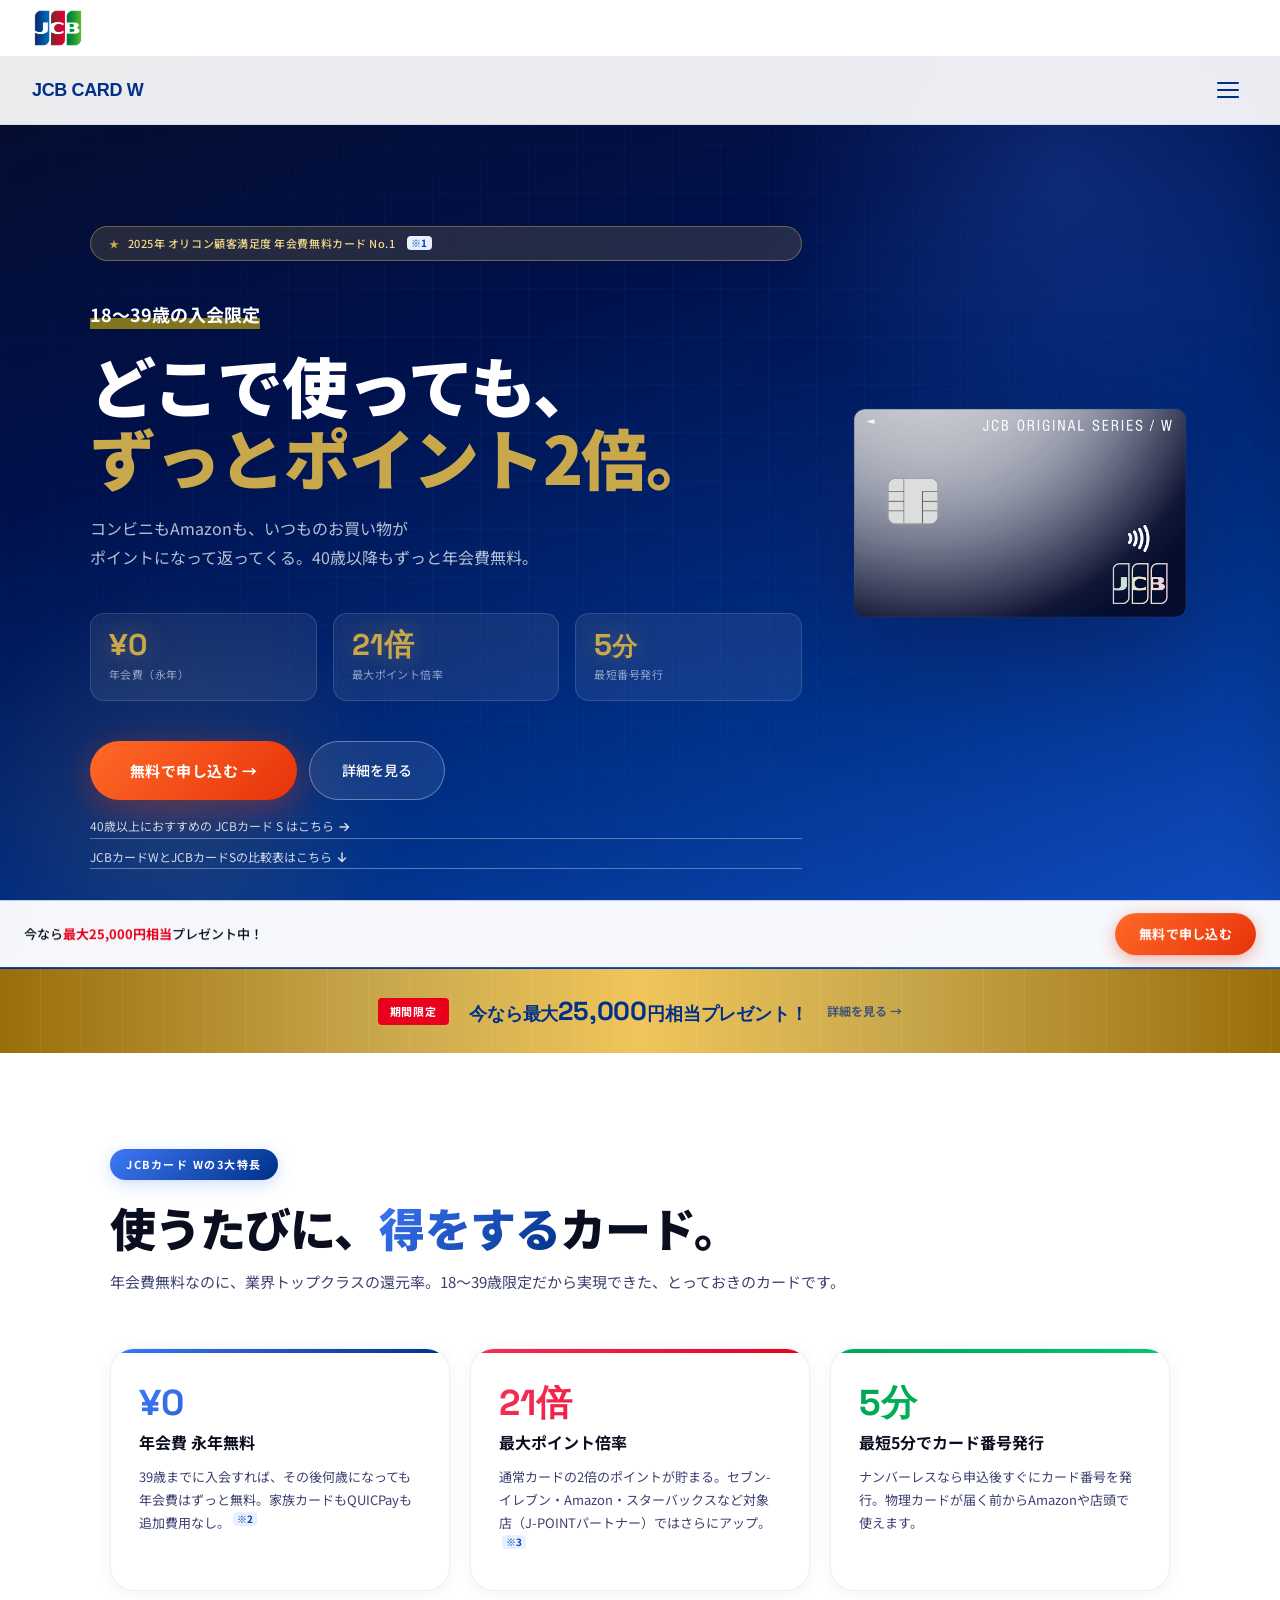
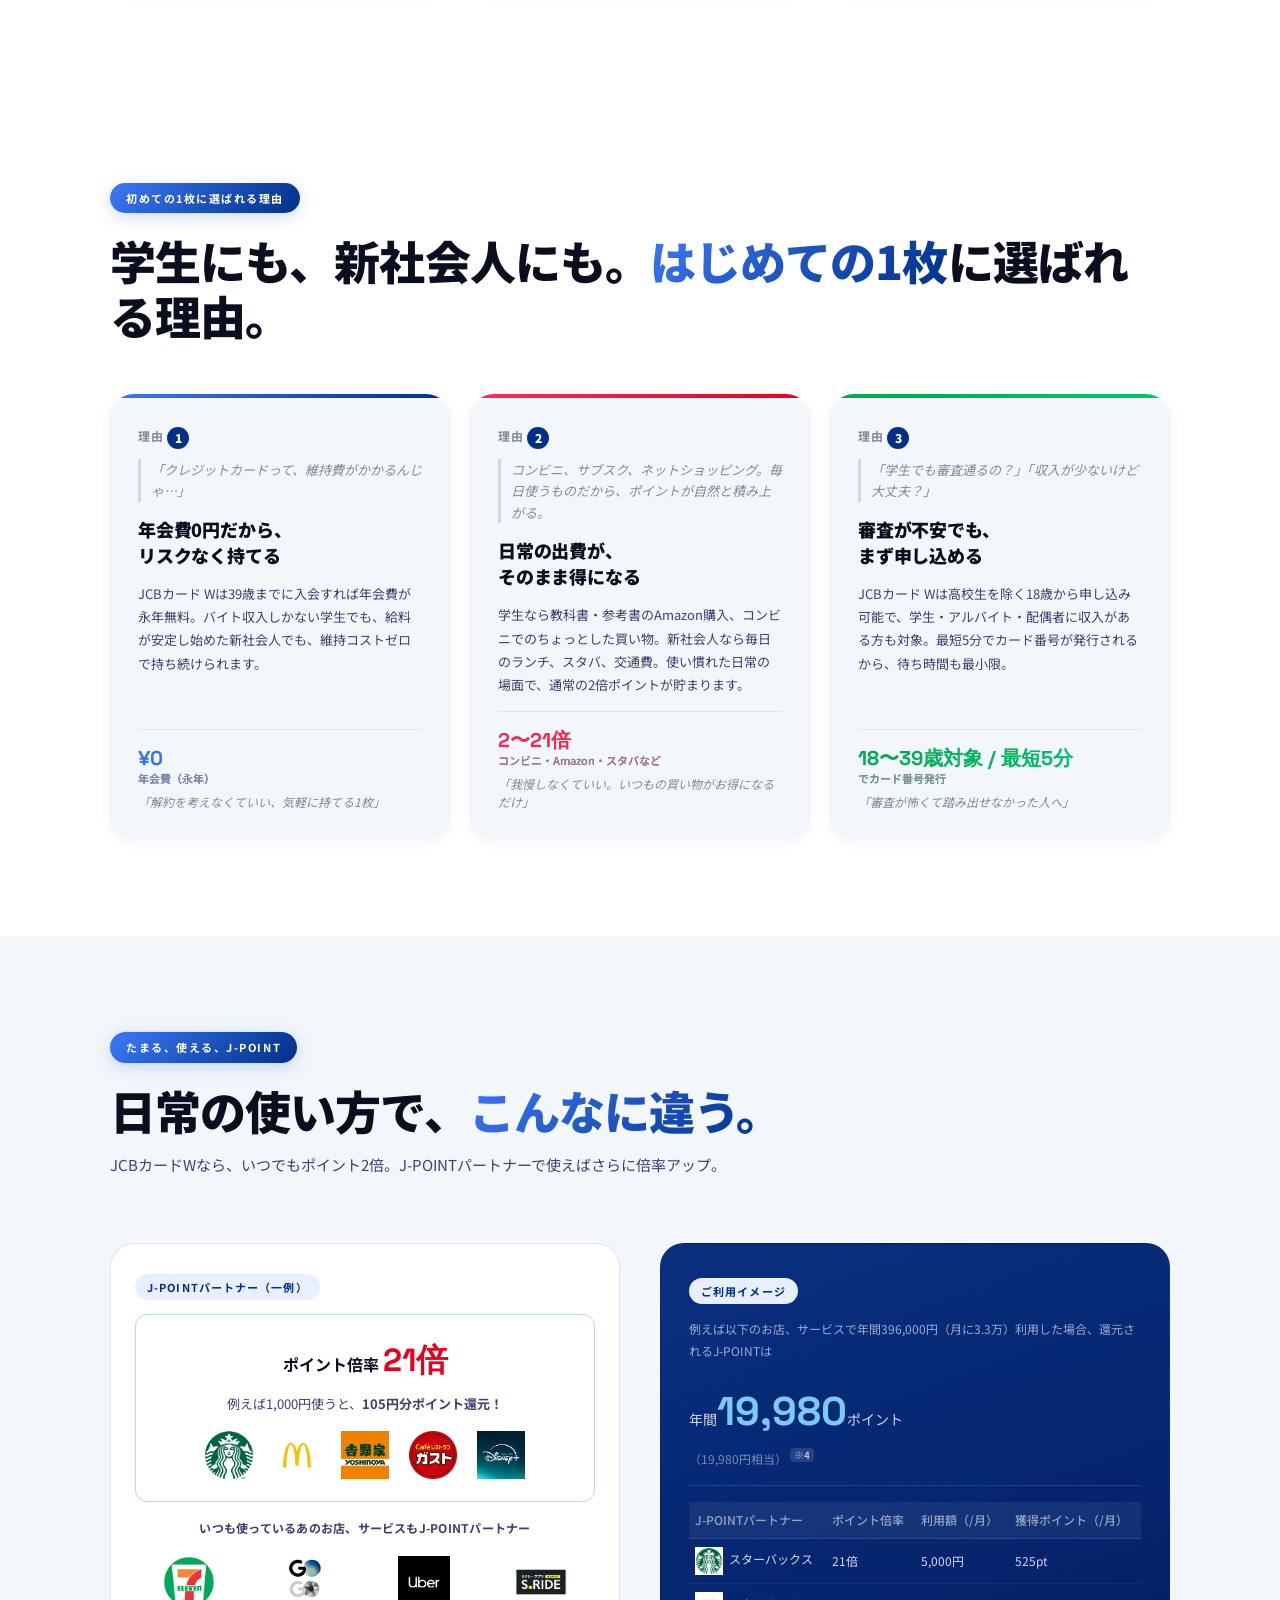
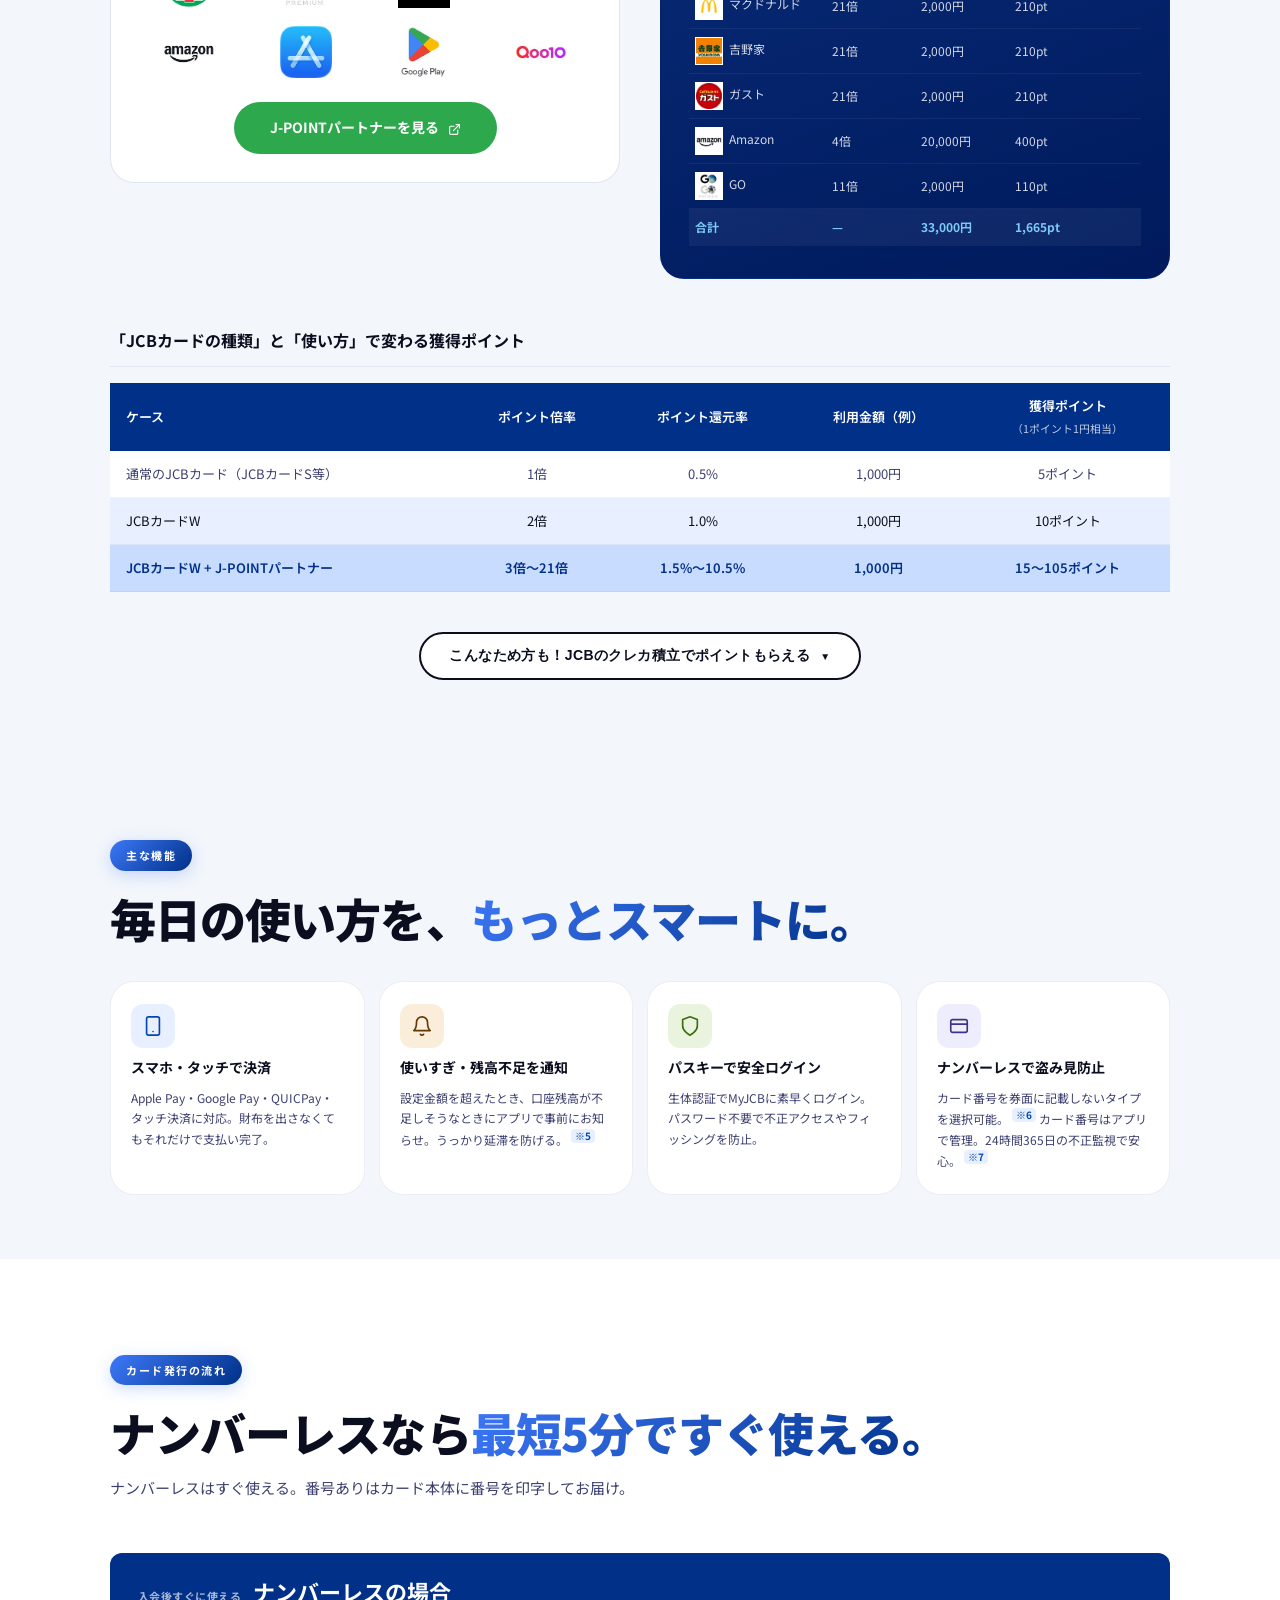
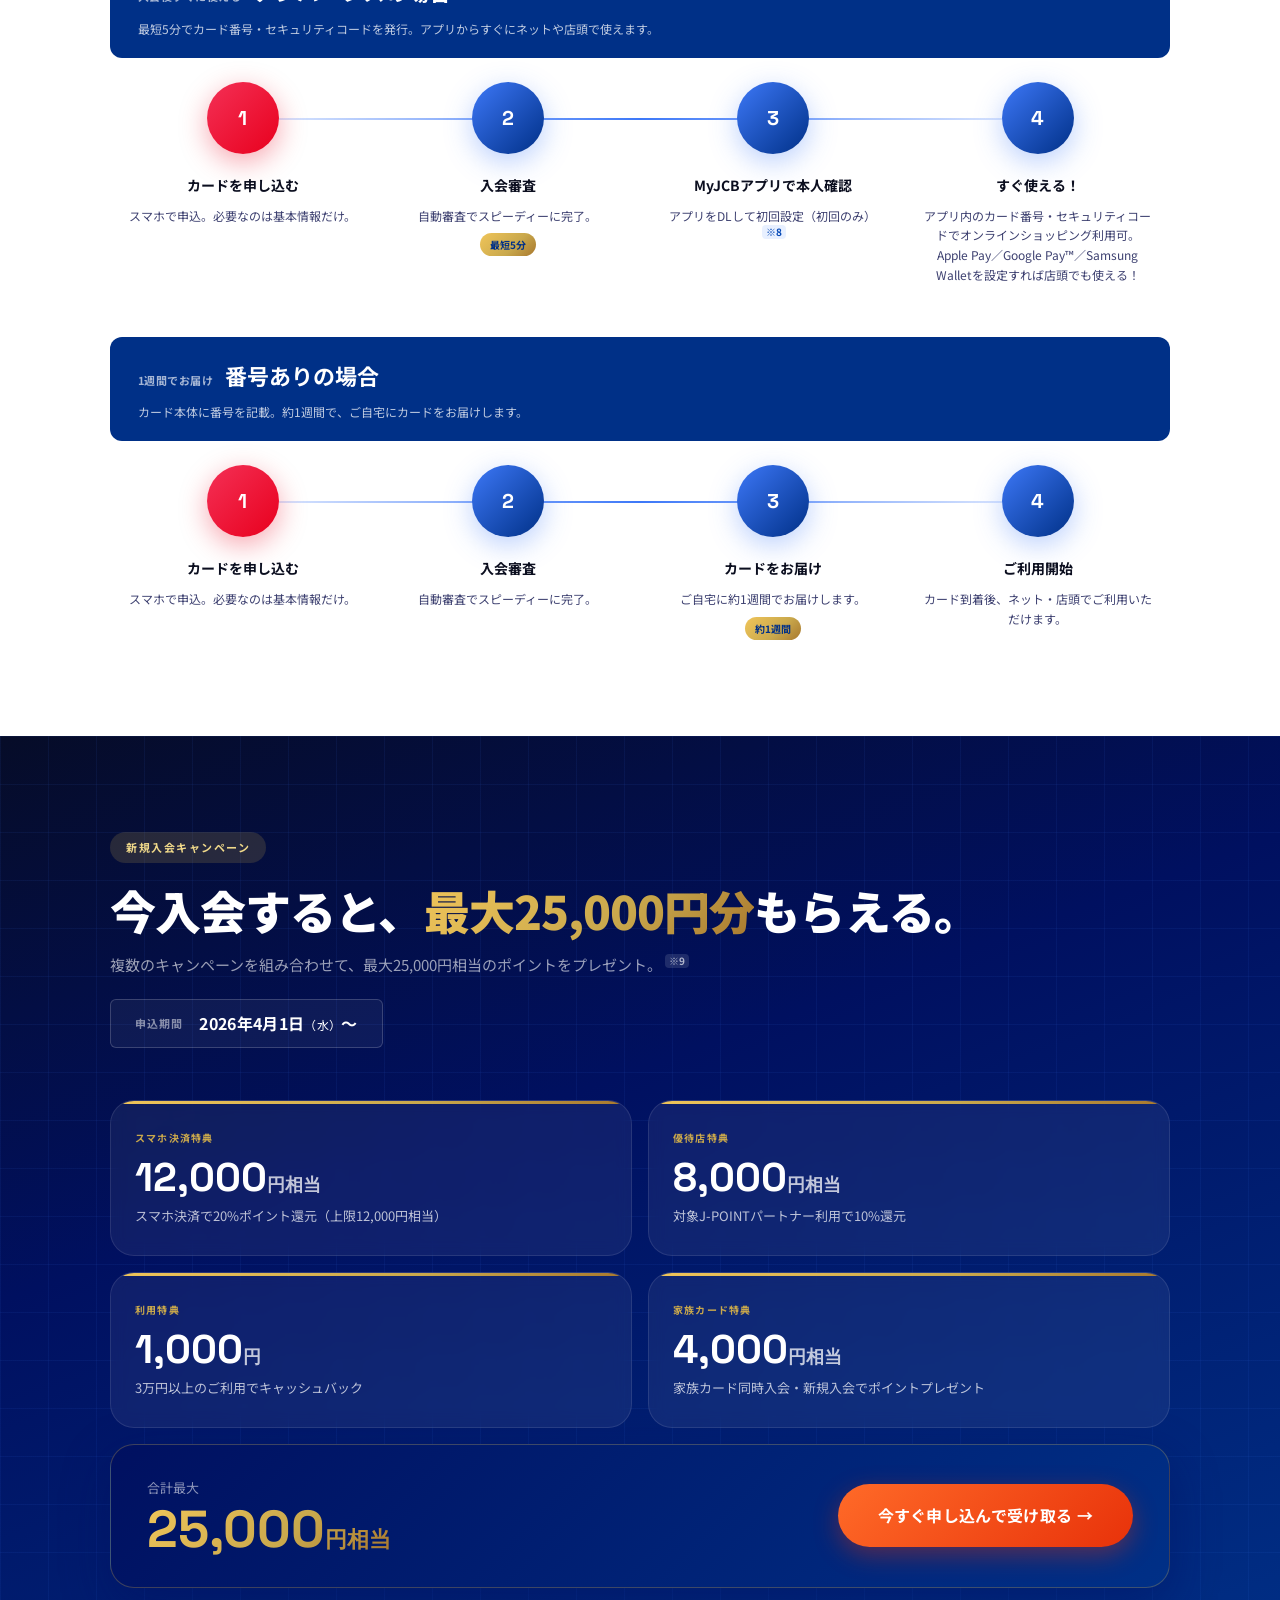
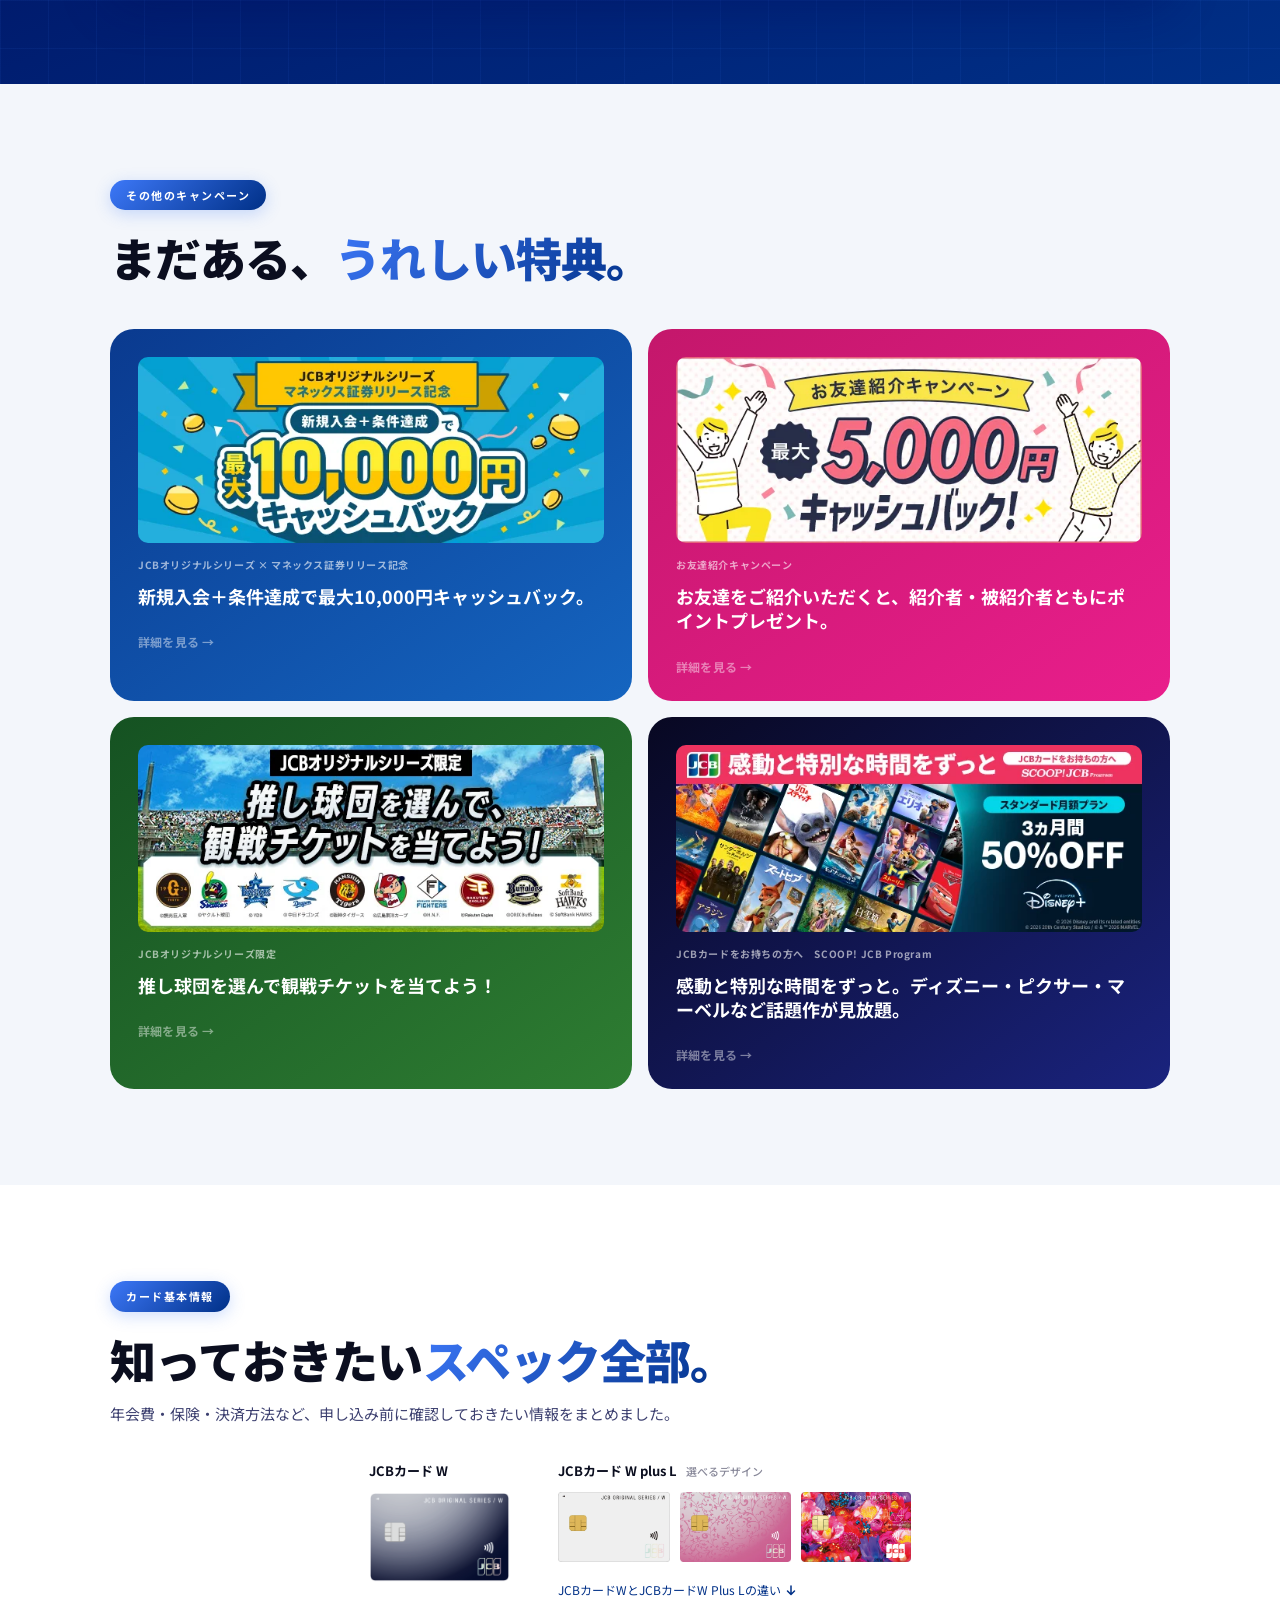
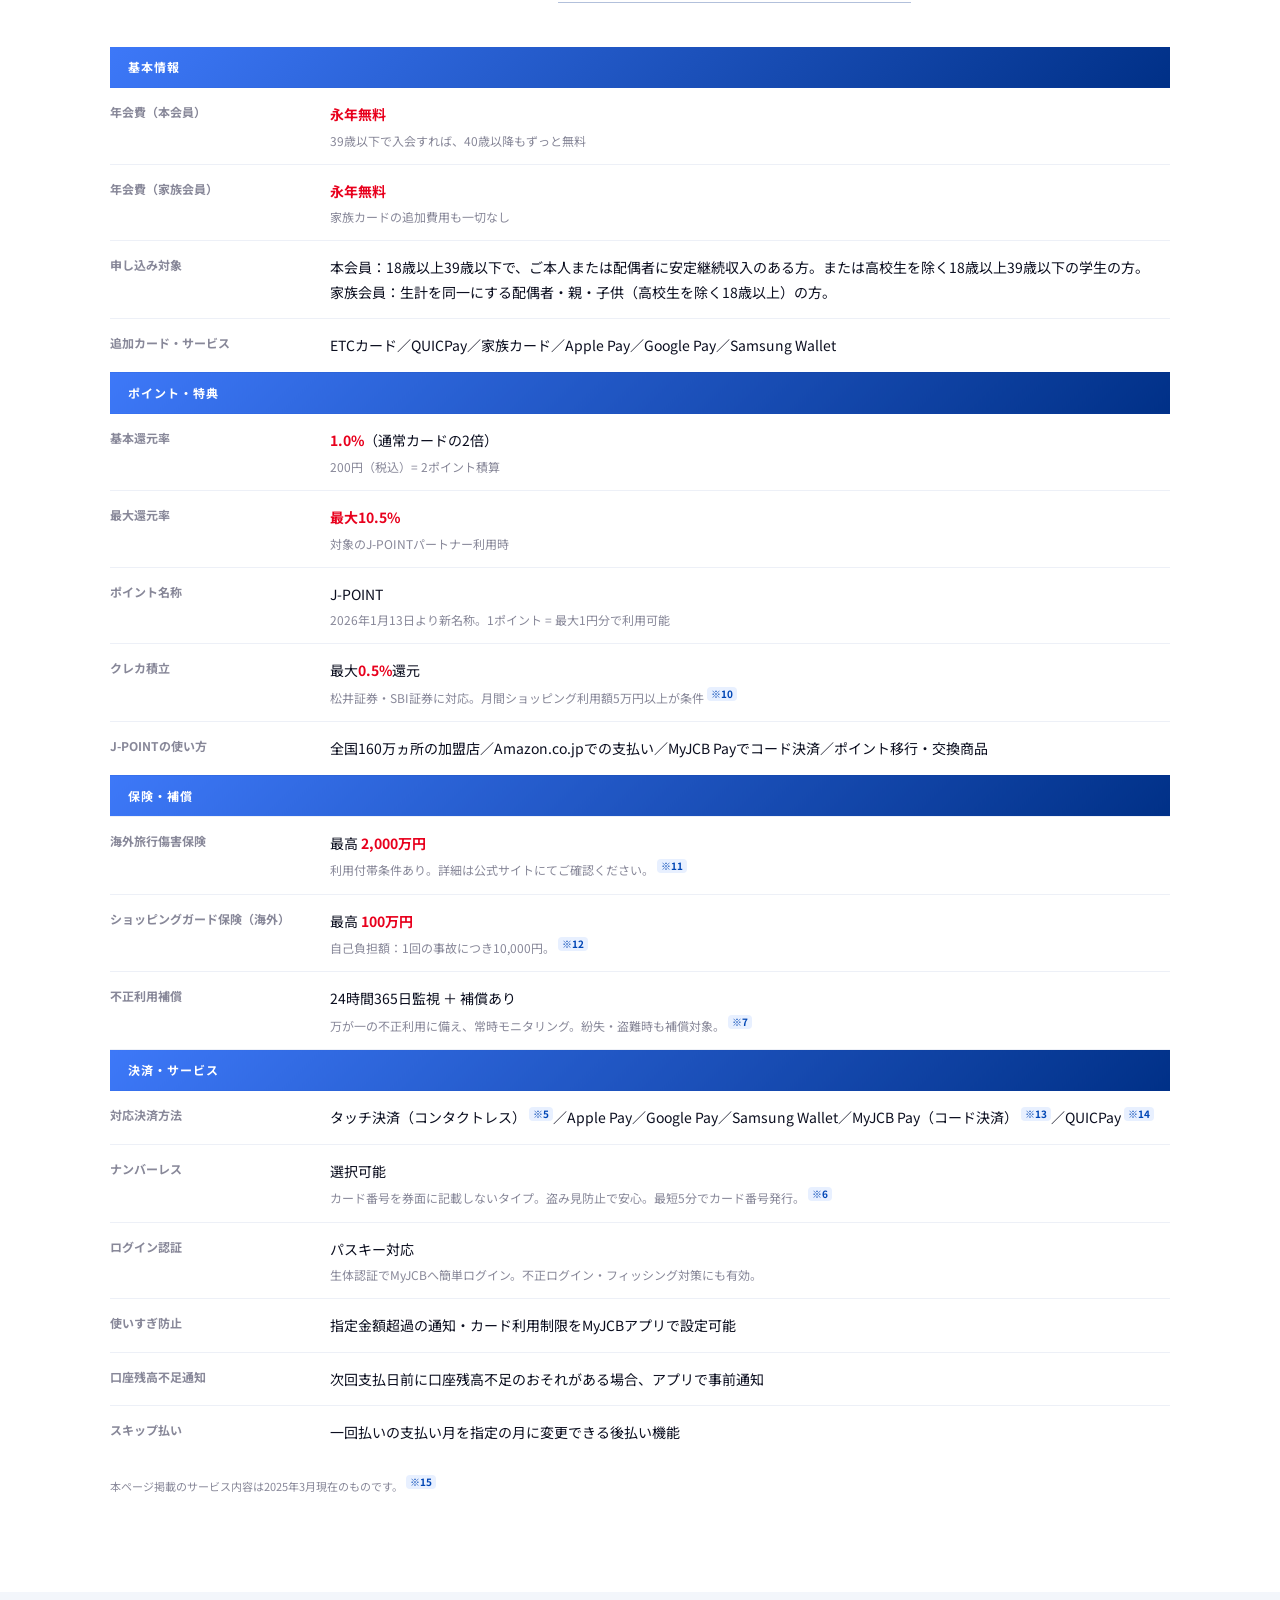
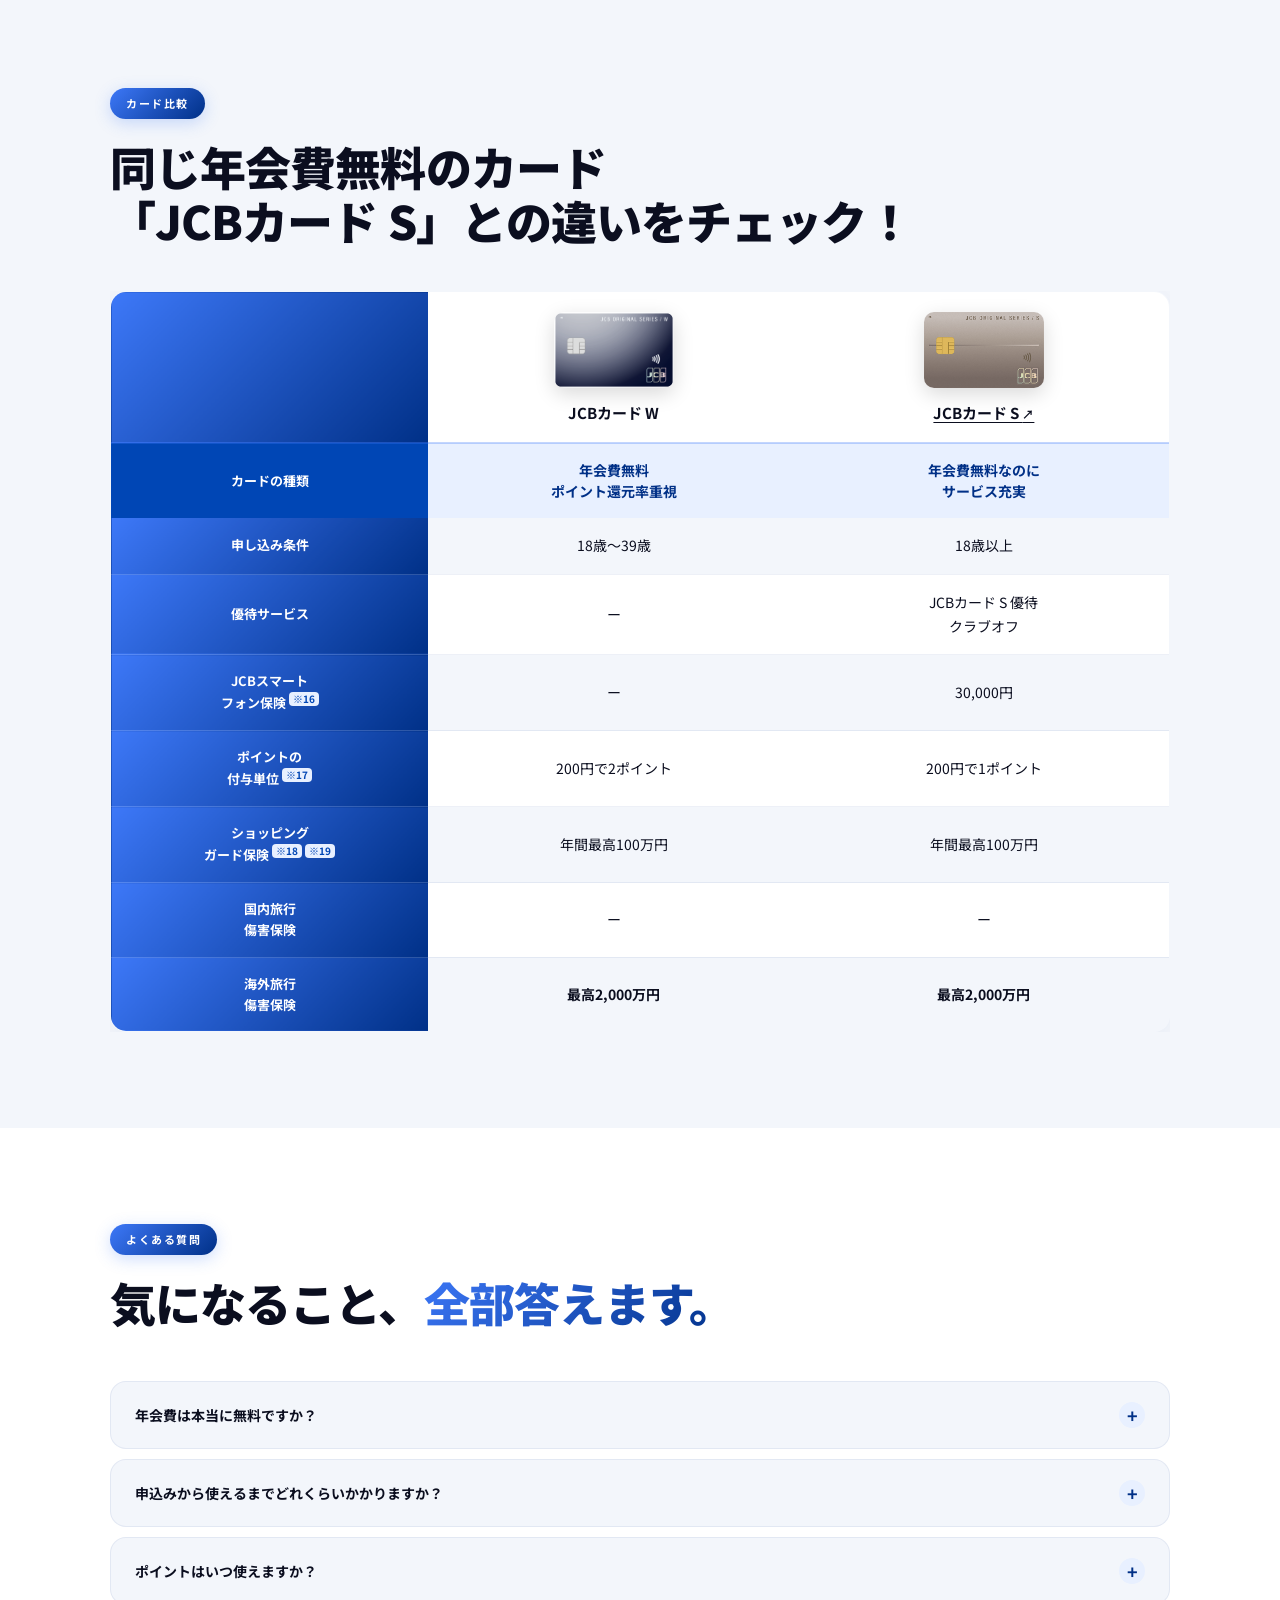
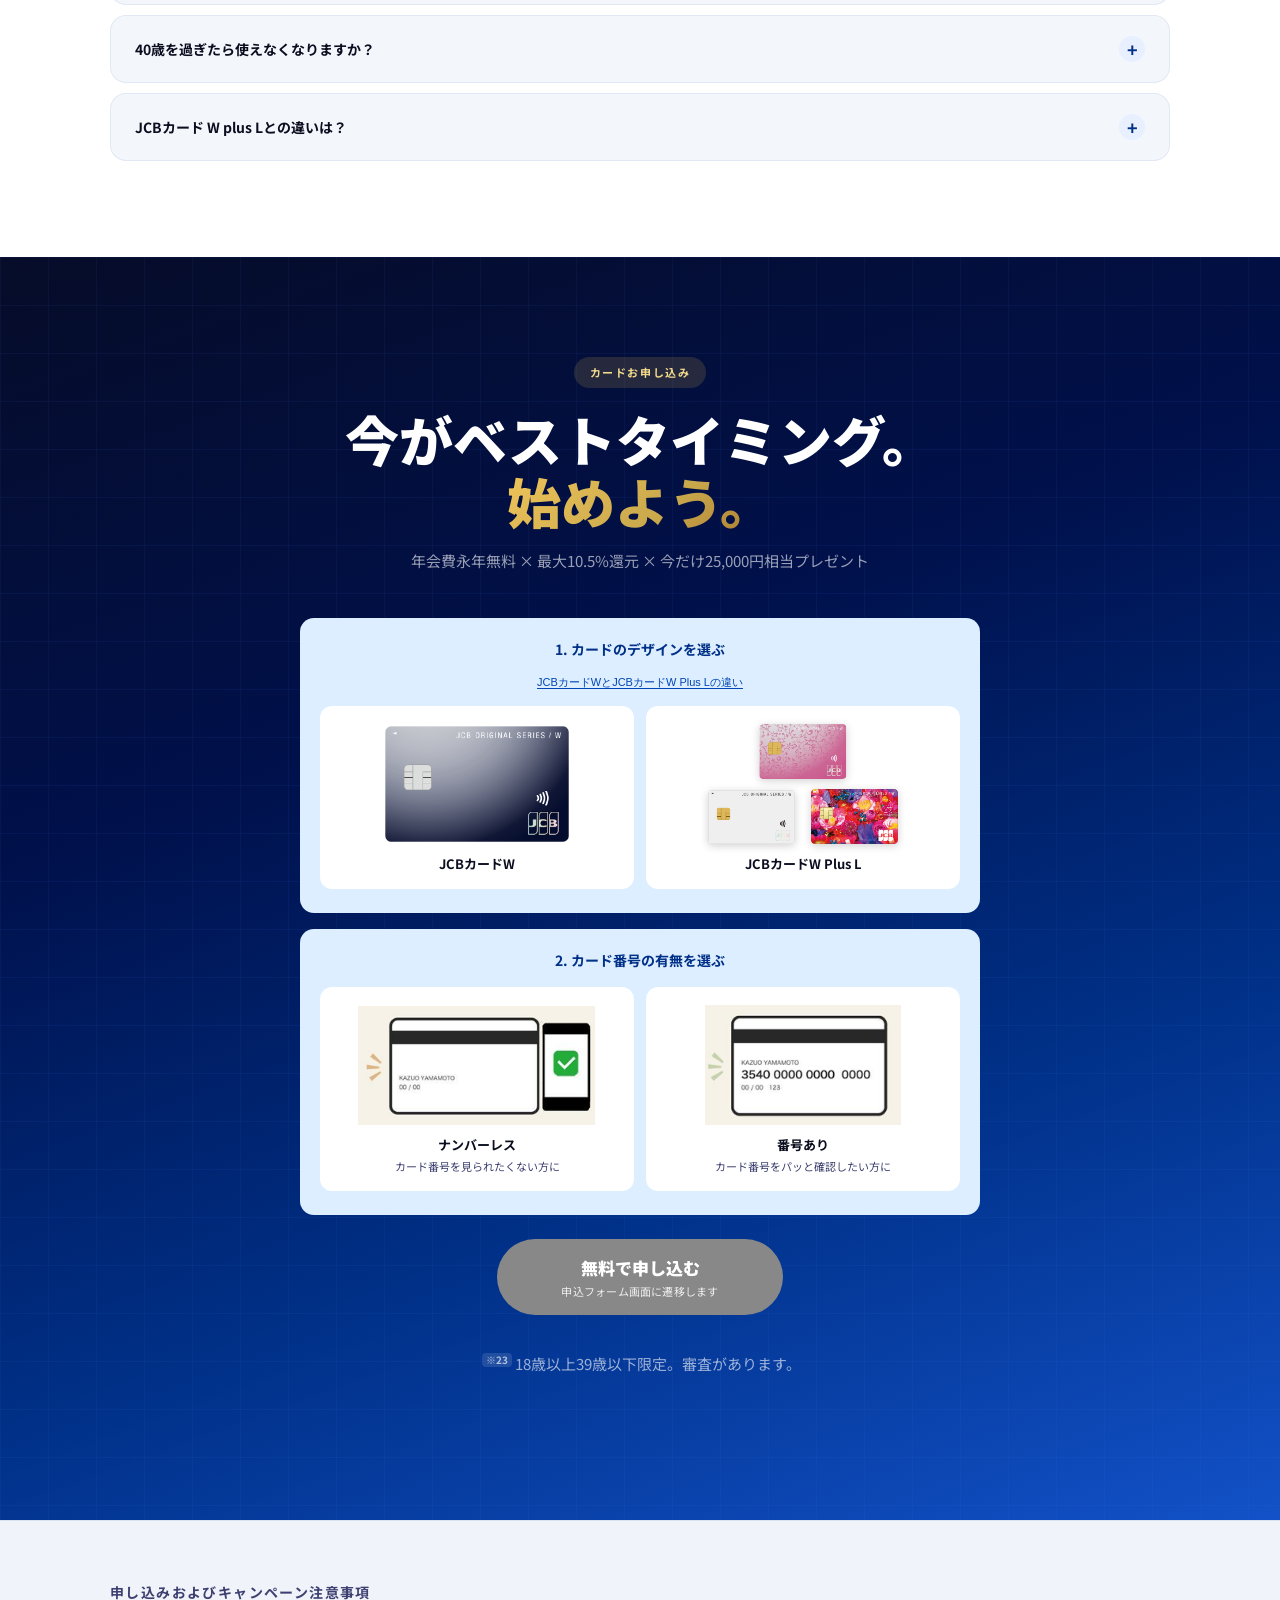
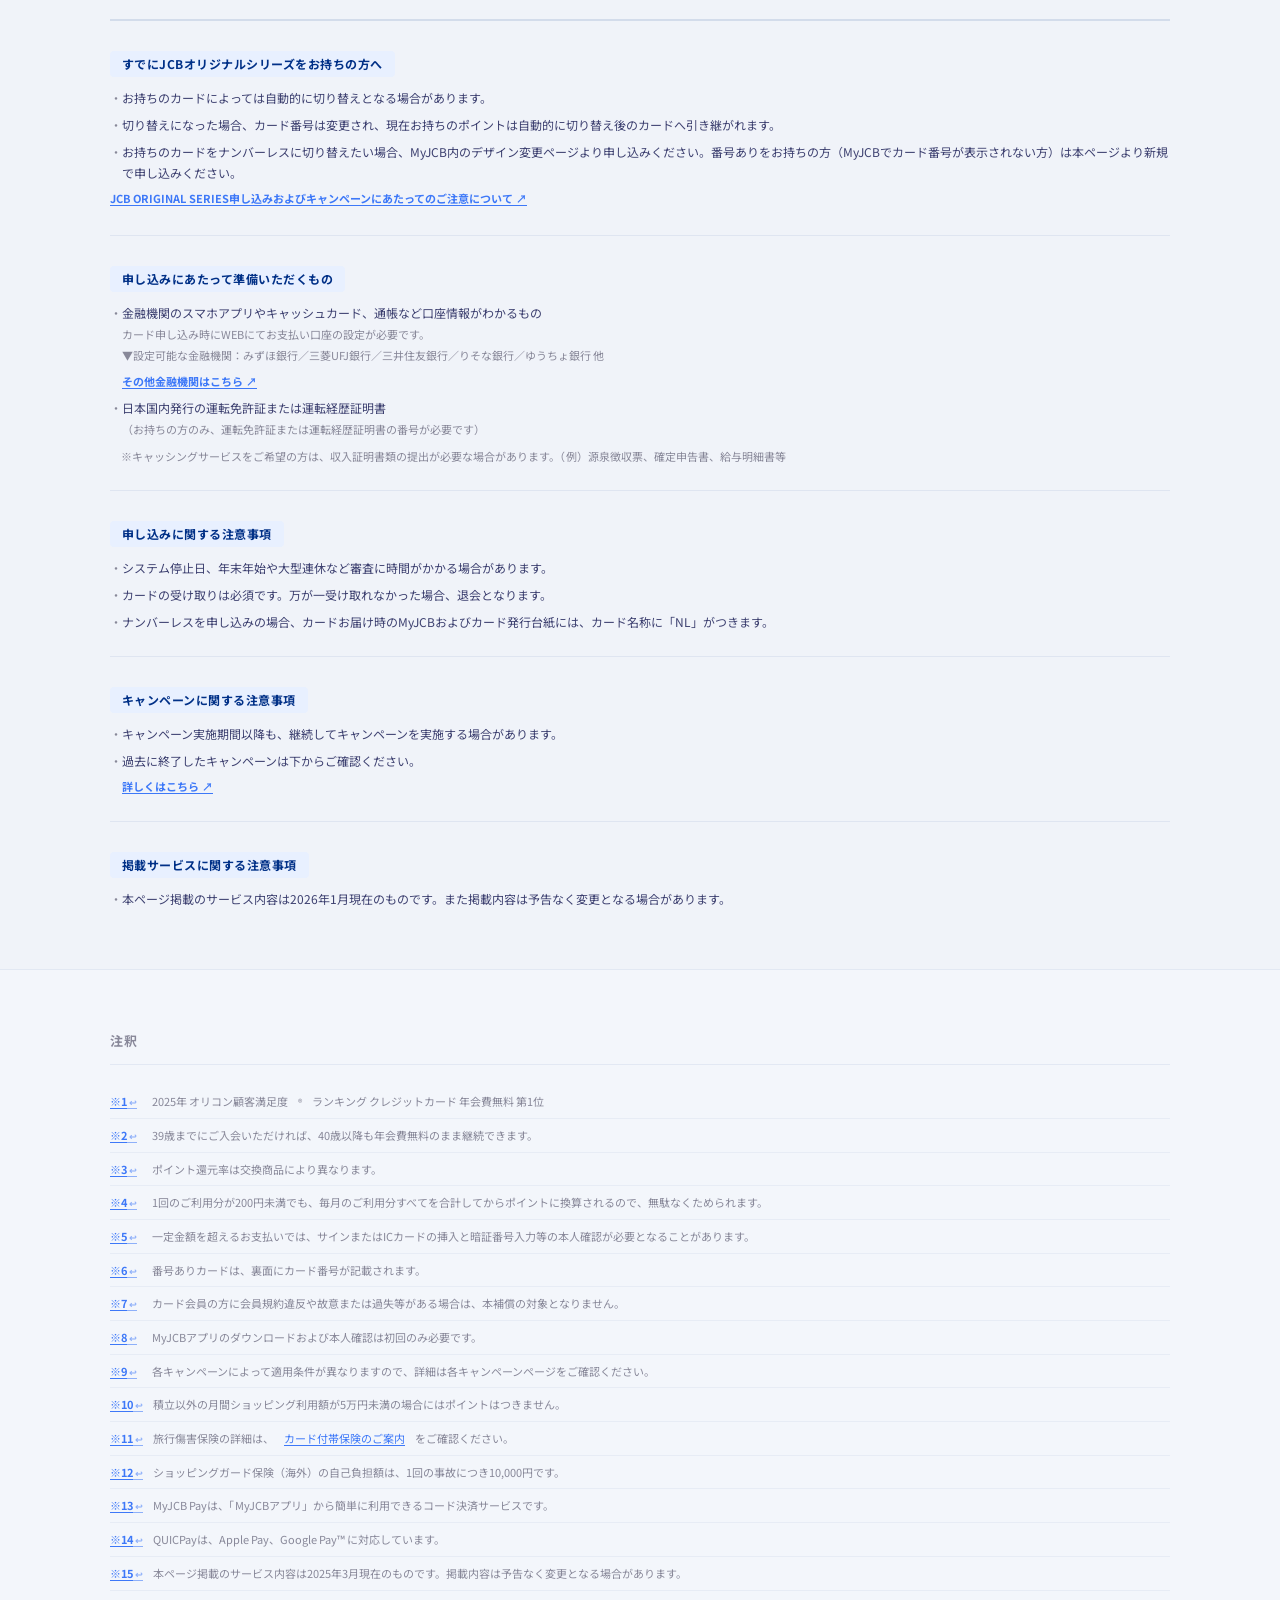
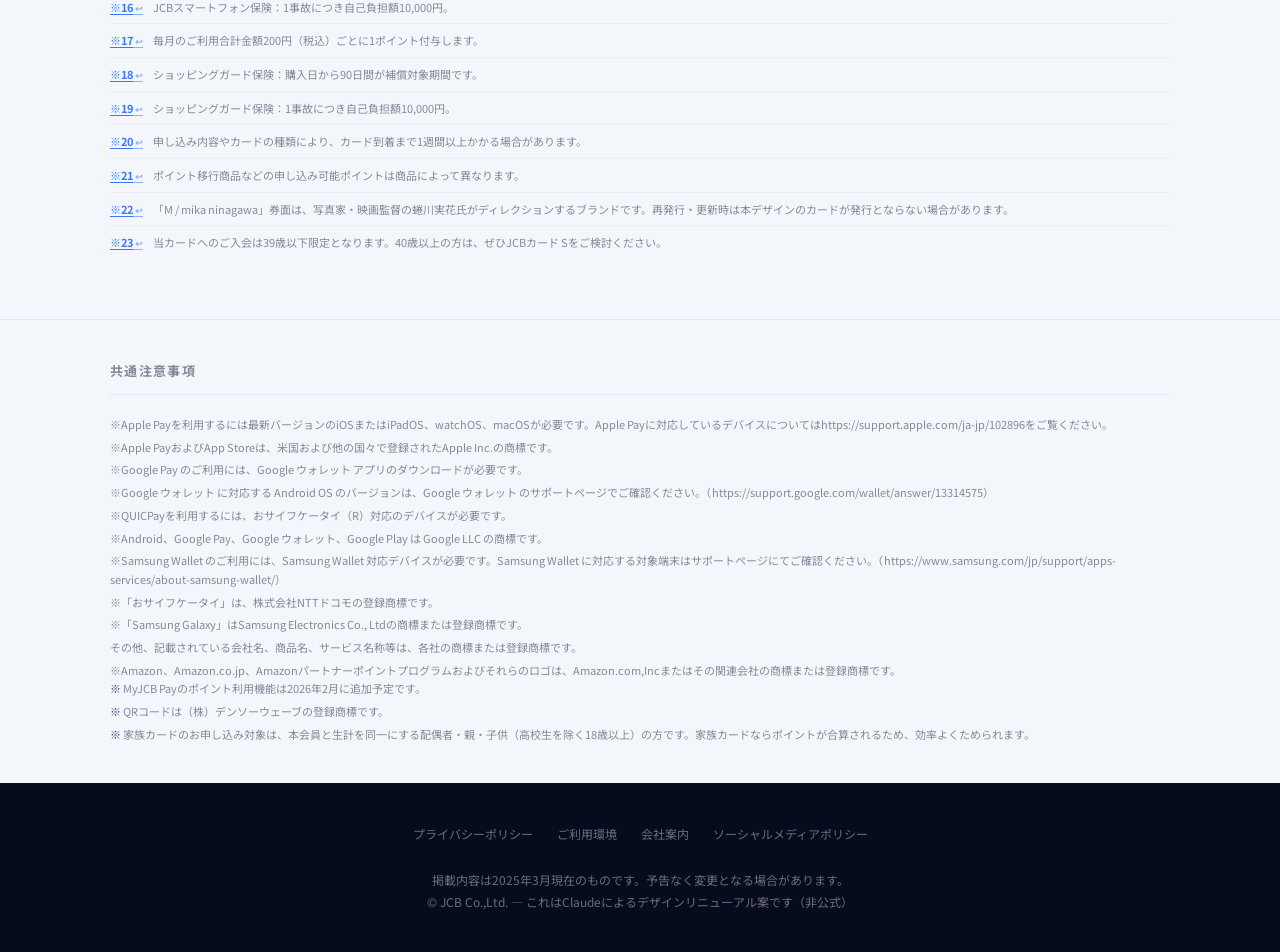
==== card_w/index.html @ 00729de2 "Add ご利用イメージ label above simulation header in card_w Co-Authored-By: Claude Sonnet 4.6 <noreply@anthr" ====
<!DOCTYPE html>
<html lang="ja">
<head>
<meta charset="UTF-8">
<meta name="viewport" content="width=device-width, initial-scale=1.0">
<title>JCBカード W｜年会費永年無料・還元率最大10.5%</title>
<link rel="preconnect" href="https://fonts.googleapis.com">
<link href="https://fonts.googleapis.com/css2?family=Noto+Sans+JP:wght@300;400;500;700;900&family=Space+Grotesk:wght@400;600;700&display=swap" rel="stylesheet">
  <link rel="stylesheet" href="css/style.css">
</head>
<body>

<!-- TOP BAR -->
<div class="top-bar" id="top-bar">
  <img src="images/JCB_logo.svg.png" alt="JCB" class="top-bar-logo">
</div>

<!-- NAV -->
<nav id="main-nav">
  <div class="nav-logo"><a href="#">JCB CARD W</a></div>
  <div class="nav-right">
<button class="hamburger" id="hamburger" aria-label="メニュー">
      <span></span><span></span><span></span>
    </button>
  </div>
</nav>
<div class="nav-overlay" id="nav-overlay"></div>
<div class="nav-drawer" id="nav-drawer">
  <div class="nav-drawer-label">MENU</div>
  <a href="#features">JCBカード Wの3大特長</a>
  <a href="#reasons">初めての1枚に選ばれる理由</a>
  <a href="#simulation">たまる、使える、J-POINT</a>
  <a href="#flow">カード発行の流れ</a>
  <a href="#campaign">新規入会キャンペーン</a>
  <a href="#other-campaign">その他のキャンペーン</a>
  <a href="#spec">カード基本情報</a>
  <a href="#comparison">カード比較</a>
  <a href="#faq">よくある質問</a>
  <a href="#apply" class="nav-drawer-apply">カードお申し込み</a>
</div>

<!-- HERO -->
<section class="hero">
  <div class="hero-bg-circles"></div>
  <div class="hero-grid">
    <div class="hero-left">
      <div class="hero-badge">2025年 オリコン顧客満足度 年会費無料カード No.1<a href="#fn1" class="fn-link">※1</a></div>
      <div class="hero-age">
        <div class="hero-age-title"><span class="hero-age-highlight">18〜39歳の入会限定</span></div>
      </div>
      <h1 class="hero-h1">
        どこで使っても、<br>
        <em>ずっとポイント2倍。</em>
      </h1>
      <p class="hero-sub">
        コンビニもAmazonも、いつものお買い物が<br>
        ポイントになって返ってくる。40歳以降もずっと年会費無料。
      </p>
    <div class="hero-card-wrap">
      <div class="card-img-wrap">
        <img src="images/card_w.png" alt="JCBカード W 券面" class="card-img-real">
      </div>
    </div>
      <div class="hero-stats">
        <a href="#feature-annual-fee" class="hero-stat">
          <div class="hero-stat-num">¥0</div>
          <div class="hero-stat-label">年会費（永年）</div>
        </a>
        <a href="#feature-rate" class="hero-stat">
          <div class="hero-stat-num">21倍</div>
          <div class="hero-stat-label">最大ポイント倍率</div>
        </a>
        <a href="#feature-instant" class="hero-stat">
          <div class="hero-stat-num">5<small>分</small></div>
          <div class="hero-stat-label">最短番号発行</div>
        </a>
      </div>
      <div class="hero-btns">
        <a href="#apply" class="btn-primary">無料で申し込む →</a>
        <a href="#features" class="btn-secondary">詳細を見る</a>
      </div>
      <div class="hero-age-footer">
        <a href="https://www.jcb.co.jp/promotion/ordercard/os_card_s/" class="hero-age-link hero-age-link--anchor" target="_blank" rel="noopener">40歳以上におすすめの JCBカード S はこちら<svg width="12" height="12" viewBox="0 0 12 12" fill="none" xmlns="http://www.w3.org/2000/svg" style="margin-left:4px;vertical-align:middle;"><path d="M2 6h8M7 2.5L10.5 6 7 9.5" stroke="currentColor" stroke-width="1.5" stroke-linecap="round" stroke-linejoin="round"/></svg></a>
        <a href="#comparison" class="hero-age-link hero-age-link--anchor">JCBカードWとJCBカードSの比較表はこちら<svg width="12" height="12" viewBox="0 0 12 12" fill="none" xmlns="http://www.w3.org/2000/svg" style="margin-left:4px;vertical-align:middle;"><path d="M6 2v8M2.5 7l3.5 3.5L9.5 7" stroke="currentColor" stroke-width="1.5" stroke-linecap="round" stroke-linejoin="round"/></svg></a>
      </div>
    </div>
  </div>
</section>

<!-- CAMPAIGN BANNER -->
<a href="#campaign" class="campaign-banner">
  <div class="campaign-inner">
    <span class="campaign-label">期間限定</span>
    <div class="campaign-text">今なら最大<span>25,000</span>円相当プレゼント！</div>
    <div class="campaign-sub">詳細を見る →</div>
  </div>
</a>

<!-- FEATURES -->
<section class="features-bg" id="features">
  <div class="section-inner">
    <div class="reveal">
      <span class="section-label-tag">JCBカード Wの3大特長</span>
      <h2 class="section-h2">使うたびに、<em>得をする</em>カード。</h2>
      <p class="section-desc">年会費無料なのに、業界トップクラスの還元率。18〜39歳限定だから実現できた、とっておきのカードです。</p>
    </div>
    <div class="features-grid reveal">
      <div class="feature-card" id="feature-annual-fee">
        <div class="feature-num">¥0</div>
        <div class="feature-title">年会費 永年無料</div>
        <div class="feature-body">39歳までに入会すれば、その後何歳になっても年会費はずっと無料。家族カードもQUICPayも追加費用なし。<a href="#fn2" class="fn-link">※2</a></div>
      </div>
      <div class="feature-card" id="feature-rate">
        <div class="feature-num">21倍</div>
        <div class="feature-title">最大ポイント倍率</div>
        <div class="feature-body">通常カードの2倍のポイントが貯まる。セブン-イレブン・Amazon・スターバックスなど対象店（J-POINTパートナー）ではさらにアップ。<a href="#fn3" class="fn-link">※3</a></div>
      </div>
      <div class="feature-card" id="feature-instant">
        <div class="feature-num">5分</div>
        <div class="feature-title">最短5分でカード番号発行</div>
        <div class="feature-body">ナンバーレスなら申込後すぐにカード番号を発行。物理カードが届く前からAmazonや店頭で使えます。</div>
      </div>
    </div>
  </div>
</section>

<!-- REASONS -->
<section class="reasons-section" id="reasons">
  <div class="section-inner">
    <div class="reveal">
      <span class="section-label-tag">初めての1枚に選ばれる理由</span>
      <h2 class="section-h2">学生にも、新社会人にも。<em>はじめての1枚</em>に選ばれる理由。</h2>
    </div>
    <div class="reasons-grid reveal">

      <div class="reason-card reason-card--blue">
        <div class="reason-num-badge">理由<span class="num-badge">1</span></div>
        <p class="reason-concern">「クレジットカードって、維持費がかかるんじゃ…」</p>
        <div class="reason-title">年会費0円だから、<br>リスクなく持てる</div>
        <p class="reason-body">JCBカード Wは39歳までに入会すれば年会費が永年無料。バイト収入しかない学生でも、給料が安定し始めた新社会人でも、維持コストゼロで持ち続けられます。</p>
        <div class="reason-footer">
          <div class="reason-stat">¥0 <span>年会費（永年）</span></div>
          <div class="reason-emotion">「解約を考えなくていい、気軽に持てる1枚」</div>
        </div>
      </div>

      <div class="reason-card reason-card--red">
        <div class="reason-num-badge">理由<span class="num-badge">2</span></div>
        <p class="reason-concern">コンビニ、サブスク、ネットショッピング。毎日使うものだから、ポイントが自然と積み上がる。</p>
        <div class="reason-title">日常の出費が、<br>そのまま得になる</div>
        <p class="reason-body">学生なら教科書・参考書のAmazon購入、コンビニでのちょっとした買い物。新社会人なら毎日のランチ、スタバ、交通費。使い慣れた日常の場面で、通常の2倍ポイントが貯まります。</p>
        <div class="reason-footer">
          <div class="reason-stat">2〜21倍 <span>コンビニ・Amazon・スタバなど</span></div>
          <div class="reason-emotion">「我慢しなくていい。いつもの買い物がお得になるだけ」</div>
        </div>
      </div>

      <div class="reason-card reason-card--green">
        <div class="reason-num-badge">理由<span class="num-badge">3</span></div>
        <p class="reason-concern">「学生でも審査通るの？」「収入が少ないけど大丈夫？」</p>
        <div class="reason-title">審査が不安でも、<br>まず申し込める</div>
        <p class="reason-body">JCBカード Wは高校生を除く18歳から申し込み可能で、学生・アルバイト・配偶者に収入がある方も対象。最短5分でカード番号が発行されるから、待ち時間も最小限。</p>
        <div class="reason-footer">
          <div class="reason-stat">18〜39歳対象 / 最短5分 <span>でカード番号発行</span></div>
          <div class="reason-emotion">「審査が怖くて踏み出せなかった人へ」</div>
        </div>
      </div>

    </div>
  </div>
</section>

<!-- POINT SCENE -->
<section class="point-scene" id="simulation">
  <div class="section-inner">
    <div class="reveal">
      <span class="section-label-tag">たまる、使える、J-POINT</span>
      <h2 class="section-h2">日常の使い方で、<em>こんなに違う。</em></h2>
    <p class="section-partner-desc">JCBカードWなら、いつでもポイント2倍。J-POINTパートナーで使えばさらに倍率アップ。</p>
    </div>

    <!-- J-POINT PARTNER DETAIL -->
    <div class="jpoint-detail-wrap reveal">
      <div class="jpoint-detail-grid">

        <!-- Left: パートナーボックス -->
        <div class="jpoint-partner-box">
          <div class="jpoint-box-inner-label">J-POINTパートナー（一例）</div>

          <!-- 20倍ゾーン -->
          <div class="jpoint-20x-zone">
            <div class="jpoint-box-multiplier">ポイント倍率<span>21倍</span></div>
            <div class="jpoint-box-sub">例えば1,000円使うと、<strong>105円分ポイント還元！</strong></div>
            <div class="jpoint-logo-row jpoint-logo-top5">
              <img src="images/logo_starbucks.jpeg" alt="スターバックス">
              <img src="images/logo_macdonald.jpeg" alt="マクドナルド">
              <img src="images/logo_yoshinoya.jpeg" alt="吉野家">
              <img src="images/logo_gusto.jpeg" alt="ガスト">
              <img src="images/logo_disney_plus.gif" alt="Disney+">
            </div>
          </div>

          <!-- その他パートナー -->
          <p class="jpoint-others-heading">いつも使っているあのお店、サービスもJ-POINTパートナー</p>
          <div class="jpoint-logo-row jpoint-logo-others">
            <img src="images/logo_7eleven.jpeg" alt="セブンイレブン">
            <img src="images/logo_go.jpeg" alt="GO">
            <img src="images/logo_uber.jpeg" alt="Uber">
            <img src="images/logo_sride.jpeg" alt="S.RIDE">
            <img src="images/logo_amazon.jpeg" alt="Amazon">
            <img src="images/logo_appstores.jpeg" alt="App Store">
            <img src="images/logo_googleplay.jpeg" alt="Google Play">
            <img src="images/logo_qoo10.jpeg" alt="Qoo10">
          </div>

          <!-- CTA -->
          <div class="jpoint-box-cta">
            <a href="https://j-pointpartner.jcb.co.jp/" class="jpoint-cta-btn jpoint-cta-green" target="_blank" rel="noopener">
              J-POINTパートナーを見る
              <svg width="13" height="13" viewBox="0 0 24 24" fill="none" stroke="currentColor" stroke-width="2.2" stroke-linecap="round" stroke-linejoin="round" style="margin-left:6px;vertical-align:middle;"><path d="M18 13v6a2 2 0 0 1-2 2H5a2 2 0 0 1-2-2V8a2 2 0 0 1 2-2h6"/><polyline points="15 3 21 3 21 9"/><line x1="10" y1="14" x2="21" y2="3"/></svg>
            </a>
          </div>
        </div>

        <!-- Right: シミュレーション表 -->
        <div class="jpoint-sim-box">
          <div class="jpoint-box-inner-label">ご利用イメージ</div>
          <div class="jpoint-sim-header">例えば以下のお店、サービスで年間396,000円（月に3.3万）利用した場合、還元されるJ-POINTは</div>
          <div class="jpoint-sim-total-wrap">
            年間<span class="jpoint-sim-big">19,980</span>ポイント
            <div class="jpoint-sim-yen">（19,980円相当）<a href="#fn4" class="fn-link fn-link-dark">※4</a></div>
          </div>
          <table class="jpoint-sim-tbl">
            <thead>
              <tr>
                <th>J-POINTパートナー
                </th>
                <th>ポイント倍率</th>
                <th>利用額（/月）</th>
                <th>獲得ポイント（/月）</th>
              </tr>
            </thead>
            <tbody>
              <tr>
                <td><img src="images/logo_starbucks.jpeg" alt="" class="tbl-logo">スターバックス</td>
                <td>21倍</td><td>5,000円</td><td>525pt</td>
              </tr>
              <tr>
                <td><img src="images/logo_macdonald.jpeg" alt="" class="tbl-logo">マクドナルド</td>
                <td>21倍</td><td>2,000円</td><td>210pt</td>
              </tr>
              <tr>
                <td><img src="images/logo_yoshinoya.jpeg" alt="" class="tbl-logo">吉野家</td>
                <td>21倍</td><td>2,000円</td><td>210pt</td>
              </tr>
              <tr>
                <td><img src="images/logo_gusto.jpeg" alt="" class="tbl-logo">ガスト</td>
                <td>21倍</td><td>2,000円</td><td>210pt</td>
              </tr>
              <tr>
                <td><img src="images/logo_amazon.jpeg" alt="" class="tbl-logo">Amazon</td>
                <td>4倍</td><td>20,000円</td><td>400pt</td>
              </tr>
              <tr>
                <td><img src="images/logo_go.jpeg" alt="" class="tbl-logo">GO</td>
                <td>11倍</td><td>2,000円</td><td>110pt</td>
              </tr>
              <tr class="jpoint-tbl-total">
                <td>合計</td><td>—</td><td>33,000円</td><td>1,665pt</td>
              </tr>
            </tbody>
          </table>
        </div>
      </div>

      <!-- 比較表 -->
      <div class="jpoint-comparison reveal">
        <h3 class="jpoint-comp-title">「JCBカードの種類」と「使い方」で変わる獲得ポイント</h3>
        <table class="jpoint-comp-tbl">
          <thead>
            <tr>
              <th>ケース</th>
              <th>ポイント倍率</th>
              <th>ポイント還元率</th>
              <th>利用金額（例）</th>
              <th>獲得ポイント<br><small style="font-weight:400; opacity:0.75;">（1ポイント1円相当）</small></th>
            </tr>
          </thead>
          <tbody>
            <tr>
              <td>通常のJCBカード（JCBカードS等）</td>
              <td>1倍</td><td>0.5%</td><td>1,000円</td><td>5ポイント</td>
            </tr>
            <tr class="jpoint-comp-w">
              <td>JCBカードW</td>
              <td>2倍</td><td>1.0%</td><td>1,000円</td><td>10ポイント</td>
            </tr>
            <tr class="jpoint-comp-partner">
              <td>JCBカードW + J-POINTパートナー</td>
              <td>3倍〜21倍</td><td>1.5%〜10.5%</td><td>1,000円</td><td>15〜105ポイント</td>
            </tr>
          </tbody>
        </table>
      </div>

      <div class="tsumitate-trigger-wrap reveal">
        <button class="tsumitate-trigger" id="tsumitate-btn" onclick="toggleTsumitate()">
          <span class="tsumitate-trigger-text">こんなため方も！JCBのクレカ積立でポイントもらえる</span>
          <span class="tsumitate-trigger-arrow">▼</span>
        </button>
      </div>
    </div>
  </div>
</section>

<!-- TSUMITATE -->
<section class="tsumitate-section" id="tsumitate">
  <div class="tsumitate-collapse" id="tsumitate-collapse">
    <div class="section-inner">
      <div class="tsumitate-connector reveal">
        <span class="tsumitate-badge">さらに</span>
      </div>
      <div class="reveal" style="text-align:center;">
        <p class="tsumitate-intro">積立投資でもポイントがたまります！</p>
        <h2 class="tsumitate-heading">「JCBのクレカ積立」</h2>
        <div class="tsumitate-rate">
          <span class="tsumitate-rate-highlight">ポイント</span>最大<span class="tsumitate-rate-num">0.5<span class="tsumitate-rate-pct">%</span></span>還元
        </div>
        <p class="tsumitate-sub">証券会社は下の3社から選べます。</p>
      </div>
      <div class="tsumitate-logos reveal">
        <div class="tsumitate-logo-item">
          <img src="images/matsui01_2412237.jpg" alt="松井証券" class="tsumitate-logo-img">
        </div>
        <div class="tsumitate-logo-sep"></div>
        <div class="tsumitate-logo-item">
          <img src="images/sbi2504536.jpg" alt="SBI証券" class="tsumitate-logo-img">
        </div>
        <div class="tsumitate-logo-sep"></div>
        <div class="tsumitate-logo-item">
          <img src="images/monex2602476.jpg" alt="マネックス証券" class="tsumitate-logo-img">
        </div>
      </div>
      <div class="tsumitate-condition reveal">
        <div class="tsumitate-cond-inner">
          <div class="tsumitate-cond-left">
            <p class="tsumitate-cond-text">積立以外の月間ショッピング<br>利用額が5万円以上</p>
          </div>
          <div class="tsumitate-cond-arrow">→</div>
          <div class="tsumitate-cond-right">
            <span class="tsumitate-cond-label">還元率</span>
            <div class="tsumitate-cond-rate">最大<strong>0.5</strong><span>%</span></div>
          </div>
        </div>
        <p class="tsumitate-footnote">※積立以外の月間ショッピング利用額が5万円未満の場合にはポイントはつきません。</p>
      </div>
    </div>
  </div>
</section>

<!-- FEATURES COMPACT -->
<section class="features-compact-section">
  <div class="section-inner">
    <div class="reveal">
      <span class="section-label-tag">主な機能</span>
      <h2 class="section-h2">毎日の使い方を、<em>もっとスマートに。</em></h2>
    </div>
    <div class="fc-grid reveal">

      <div class="fc-card">
        <div class="fc-icon-wrap fc-blue">
          <svg width="22" height="22" viewBox="0 0 24 24" fill="none" stroke="currentColor" stroke-width="1.8" stroke-linecap="round" stroke-linejoin="round"><rect x="5" y="2" width="14" height="20" rx="2"/><line x1="12" y1="18" x2="12.01" y2="18"/></svg>
        </div>
        <div class="fc-title">スマホ・タッチで決済</div>
        <div class="fc-body">Apple Pay・Google Pay・QUICPay・タッチ決済に対応。財布を出さなくてもそれだけで支払い完了。</div>
      </div>

      <div class="fc-card">
        <div class="fc-icon-wrap fc-amber">
          <svg width="22" height="22" viewBox="0 0 24 24" fill="none" stroke="currentColor" stroke-width="1.8" stroke-linecap="round" stroke-linejoin="round"><path d="M18 8A6 6 0 0 0 6 8c0 7-3 9-3 9h18s-3-2-3-9"/><path d="M13.73 21a2 2 0 0 1-3.46 0"/></svg>
        </div>
        <div class="fc-title">使いすぎ・残高不足を通知</div>
        <div class="fc-body">設定金額を超えたとき、口座残高が不足しそうなときにアプリで事前にお知らせ。うっかり延滞を防げる。<a href="#fn8" class="fn-link">※8</a></div>
      </div>

      <div class="fc-card">
        <div class="fc-icon-wrap fc-green">
          <svg width="22" height="22" viewBox="0 0 24 24" fill="none" stroke="currentColor" stroke-width="1.8" stroke-linecap="round" stroke-linejoin="round"><path d="M12 22s8-4 8-10V5l-8-3-8 3v7c0 6 8 10 8 10z"/></svg>
        </div>
        <div class="fc-title">パスキーで安全ログイン</div>
        <div class="fc-body">生体認証でMyJCBに素早くログイン。パスワード不要で不正アクセスやフィッシングを防止。</div>
      </div>

      <div class="fc-card">
        <div class="fc-icon-wrap fc-purple">
          <svg width="22" height="22" viewBox="0 0 24 24" fill="none" stroke="currentColor" stroke-width="1.8" stroke-linecap="round" stroke-linejoin="round"><rect x="3" y="5" width="18" height="14" rx="2"/><line x1="3" y1="10" x2="21" y2="10"/></svg>
        </div>
        <div class="fc-title">ナンバーレスで盗み見防止</div>
        <div class="fc-body">カード番号を券面に記載しないタイプを選択可能。<a href="#fn12" class="fn-link">※12</a> カード番号はアプリで管理。24時間365日の不正監視で安心。<a href="#fn11" class="fn-link">※11</a></div>
      </div>

    </div>
  </div>
</section>

<!-- HOW TO GET -->
<section class="flow-section" id="flow">
  <div class="section-inner">
    <div class="reveal">
      <span class="section-label-tag">カード発行の流れ</span>
      <h2 class="section-h2">ナンバーレスなら<em>最短5分ですぐ使える。</em></h2>
      <p class="section-desc">ナンバーレスはすぐ使える。番号ありはカード本体に番号を印字してお届け。</p>
    </div>

    <!-- ナンバーレス -->
    <div class="flow-card-type reveal">
      <div class="flow-card-type-inner">
        <div class="flow-card-type-label">入会後すぐに使える</div>
        <div class="flow-card-type-name">ナンバーレスの場合</div>
      </div>
      <p class="flow-card-type-desc">最短5分でカード番号・セキュリティコードを発行。アプリからすぐにネットや店頭で使えます。</p>
    </div>
    <div class="flow-steps reveal">
      <div class="flow-step">
        <div class="flow-step-num">1</div>
        <div class="flow-step-title">カードを申し込む</div>
        <div class="flow-step-body">スマホで申込。必要なのは基本情報だけ。</div>
      </div>
      <div class="flow-step">
        <div class="flow-step-num">2</div>
        <div class="flow-step-title">入会審査</div>
        <div class="flow-step-body">自動審査でスピーディーに完了。</div>
        <div class="flow-step-badge">最短5分</div>
      </div>
      <div class="flow-step">
        <div class="flow-step-num">3</div>
        <div class="flow-step-title">MyJCBアプリで本人確認</div>
        <div class="flow-step-body">アプリをDLして初回設定（初回のみ）<a href="#fn14" class="fn-link">※14</a></div>
      </div>
      <div class="flow-step">
        <div class="flow-step-num">4</div>
        <div class="flow-step-title">すぐ使える！</div>
        <div class="flow-step-body">アプリ内のカード番号・セキュリティコードでオンラインショッピング利用可。Apple Pay／Google Pay™／Samsung Walletを設定すれば店頭でも使える！</div>
      </div>
    </div>

    <!-- 番号あり -->
    <div class="flow-card-type reveal">
      <div class="flow-card-type-inner">
        <div class="flow-card-type-label">1週間でお届け</div>
        <div class="flow-card-type-name">番号ありの場合</div>
      </div>
      <p class="flow-card-type-desc">カード本体に番号を記載。約1週間で、ご自宅にカードをお届けします。</p>
    </div>
    <div class="flow-steps reveal">
      <div class="flow-step">
        <div class="flow-step-num">1</div>
        <div class="flow-step-title">カードを申し込む</div>
        <div class="flow-step-body">スマホで申込。必要なのは基本情報だけ。</div>
      </div>
      <div class="flow-step">
        <div class="flow-step-num">2</div>
        <div class="flow-step-title">入会審査</div>
        <div class="flow-step-body">自動審査でスピーディーに完了。</div>
      </div>
      <div class="flow-step">
        <div class="flow-step-num">3</div>
        <div class="flow-step-title">カードをお届け</div>
        <div class="flow-step-body">ご自宅に約1週間でお届けします。</div>
        <div class="flow-step-badge">約1週間</div>
      </div>
      <div class="flow-step">
        <div class="flow-step-num">4</div>
        <div class="flow-step-title">ご利用開始</div>
        <div class="flow-step-body">カード到着後、ネット・店頭でご利用いただけます。</div>
      </div>
    </div>
  </div>
</section>

<!-- CAMPAIGN -->
<section class="campaign-section on-dark" id="campaign">
  <div class="section-inner">
    <div class="reveal">
      <span class="section-label-tag">新規入会キャンペーン</span>
      <h2 class="section-h2">今入会すると、<em>最大25,000円分</em>もらえる。</h2>
      <p class="section-desc">複数のキャンペーンを組み合わせて、最大25,000円相当のポイントをプレゼント。<a href="#fn15" class="fn-link fn-link-dark">※15</a></p>
      <div class="campaign-period">
        <span class="campaign-period-label">申込期間</span>
        <span class="campaign-period-date">2026年4月1日<small>（水）</small>〜</span>
      </div>
    </div>
    <div class="campaign-grid reveal">
      <div class="campaign-card">
        <div class="campaign-card-label">スマホ決済特典</div>
        <div class="campaign-card-num">12,000<span>円相当</span></div>
        <div class="campaign-card-title">スマホ決済で20%ポイント還元（上限12,000円相当）</div>
      </div>
      <div class="campaign-card">
        <div class="campaign-card-label">優待店特典</div>
        <div class="campaign-card-num">8,000<span>円相当</span></div>
        <div class="campaign-card-title">対象J-POINTパートナー利用で10%還元</div>
      </div>
      <div class="campaign-card">
        <div class="campaign-card-label">利用特典</div>
        <div class="campaign-card-num">1,000<span>円</span></div>
        <div class="campaign-card-title">3万円以上のご利用でキャッシュバック</div>
      </div>
      <div class="campaign-card">
        <div class="campaign-card-label">家族カード特典</div>
        <div class="campaign-card-num">4,000<span>円相当</span></div>
        <div class="campaign-card-title">家族カード同時入会・新規入会でポイントプレゼント</div>
      </div>
      <div class="campaign-total">
        <div class="campaign-total-left">
          <div class="campaign-total-label">合計最大</div>
          <div class="campaign-total-num">25,000<span class="campaign-total-unit">円相当</span></div>
        </div>
        <a href="#apply" class="campaign-btn">今すぐ申し込んで受け取る →</a>
      </div>
    </div>
  </div>
</section>

<!-- OTHER CAMPAIGNS -->
<section class="other-campaign-section" id="other-campaign">
  <div class="section-inner">
    <div class="reveal">
      <span class="section-label-tag">その他のキャンペーン</span>
      <h2 class="section-h2">まだある、<em>うれしい特典。</em></h2>
    </div>
    <div class="other-campaign-grid reveal">

      <a href="https://www.jcb.co.jp/" class="oc-card oc-blue">
        <img src="images/inc_cp_01.webp" alt="JCBオリジナルシリーズ × マネックス証券リリース記念 最大10,000円キャッシュバック" class="oc-img">
        <div class="oc-eyebrow">JCBオリジナルシリーズ × マネックス証券リリース記念</div>
        <div class="oc-title">新規入会＋条件達成で最大10,000円キャッシュバック。</div>
        <div class="oc-arrow">詳細を見る →</div>
      </a>

      <a href="https://www.jcb.co.jp/ordercard/pop_nyukai/nyukaicp_os_syokai2601.html" class="oc-card oc-pink">
        <img src="images/inc_cp_02.webp" alt="お友達紹介キャンペーン 最大5,000円キャッシュバック" class="oc-img">
        <div class="oc-eyebrow">お友達紹介キャンペーン</div>
        <div class="oc-title">お友達をご紹介いただくと、紹介者・被紹介者ともにポイントプレゼント。</div>
        <div class="oc-arrow">詳細を見る →</div>
      </a>

      <a href="https://www.jcb.co.jp/promotion/ordercard/baseballcp/index.html" class="oc-card oc-green">
        <img src="images/inc_cp_04.webp" alt="JCBオリジナルシリーズ限定 推し球団を選んで観戦チケットを当てよう" class="oc-img">
        <div class="oc-eyebrow">JCBオリジナルシリーズ限定</div>
        <div class="oc-title">推し球団を選んで観戦チケットを当てよう！</div>
        <div class="oc-arrow">詳細を見る →</div>
      </a>

      <a href="https://dpluspr.disney.co.jp/lp/25_jcball_m50/" class="oc-card oc-dark">
        <img src="images/inc_cp_03.webp" alt="SCOOP! JCB Program Disney+ スタンダード月額プランが3ヵ月間50% OFF" class="oc-img">
        <div class="oc-eyebrow">JCBカードをお持ちの方へ　SCOOP! JCB Program</div>
        <div class="oc-title">感動と特別な時間をずっと。ディズニー・ピクサー・マーベルなど話題作が見放題。</div>
        <div class="oc-arrow">詳細を見る →</div>
      </a>

    </div>
  </div>
</section>

<!-- SPEC -->
<section class="spec-section" id="spec">
  <div class="section-inner">
    <div class="reveal">
      <span class="section-label-tag">カード基本情報</span>
      <h2 class="section-h2">知っておきたい<em>スペック全部。</em></h2>
      <p class="section-desc">年会費・保険・決済方法など、申し込み前に確認しておきたい情報をまとめました。</p>
      <div class="spec-card-designs reveal">
        <div class="spec-design-item">
          <div class="spec-design-label">JCBカード W</div>
          <img src="images/card_w.png" alt="JCBカード W">
        </div>
        <div class="spec-design-item">
          <div class="spec-design-label">JCBカード W plus L <small>選べるデザイン</small></div>
          <div class="spec-design-plusl">
            <img src="images/card_white.webp" alt="JCBカード W plus L ホワイト">
            <img src="images/card_pink.webp" alt="JCBカード W plus L ピンク">
            <img src="images/card_mika.png" alt="JCBカード W plus L M/mika ninagawa">
          </div>
          <a href="#faq" class="spec-design-faq-link" onclick="openFaqAndScroll('faq-plusl')">JCBカードWとJCBカードW Plus Lの違い<svg width="12" height="12" viewBox="0 0 12 12" fill="none" xmlns="http://www.w3.org/2000/svg" style="margin-left:4px;vertical-align:middle;"><path d="M6 2v8M2.5 7l3.5 3.5L9.5 7" stroke="currentColor" stroke-width="1.5" stroke-linecap="round" stroke-linejoin="round"/></svg></a>
        </div>
      </div>
    </div>

    <table class="spec-simple-table reveal">
      <tr class="spec-section-row"><th colspan="2">基本情報</th></tr>
      <tr>
        <td class="sst-label">年会費（本会員）</td>
        <td class="sst-val"><span class="highlight">永年無料</span><span class="sst-note">39歳以下で入会すれば、40歳以降もずっと無料</span></td>
      </tr>
      <tr>
        <td class="sst-label">年会費（家族会員）</td>
        <td class="sst-val"><span class="highlight">永年無料</span><span class="sst-note">家族カードの追加費用も一切なし</span></td>
      </tr>
      <tr>
        <td class="sst-label">申し込み対象</td>
        <td class="sst-val">
          本会員：18歳以上39歳以下で、ご本人または配偶者に安定継続収入のある方。または高校生を除く18歳以上39歳以下の学生の方。<br>
          家族会員：生計を同一にする配偶者・親・子供（高校生を除く18歳以上）の方。
        </td>
      </tr>
      <tr>
        <td class="sst-label">追加カード・サービス</td>
        <td class="sst-val">ETCカード／QUICPay／家族カード／Apple Pay／Google Pay／Samsung Wallet</td>
      </tr>

      <tr class="spec-section-row"><th colspan="2">ポイント・特典</th></tr>
      <tr>
        <td class="sst-label">基本還元率</td>
        <td class="sst-val"><span class="highlight">1.0%</span>（通常カードの2倍）<span class="sst-note">200円（税込）= 2ポイント積算</span></td>
      </tr>
      <tr>
        <td class="sst-label">最大還元率</td>
        <td class="sst-val"><span class="highlight">最大10.5%</span><span class="sst-note">対象のJ-POINTパートナー利用時</span></td>
      </tr>
      <tr>
        <td class="sst-label">ポイント名称</td>
        <td class="sst-val">J-POINT<span class="sst-note">2026年1月13日より新名称。1ポイント = 最大1円分で利用可能</span></td>
      </tr>
      <tr>
        <td class="sst-label">クレカ積立</td>
        <td class="sst-val">最大<span class="highlight">0.5%</span>還元<span class="sst-note">松井証券・SBI証券に対応。月間ショッピング利用額5万円以上が条件<a href="#fn7" class="fn-link">※7</a></span></td>
      </tr>
      <tr>
        <td class="sst-label">J-POINTの使い方</td>
        <td class="sst-val">全国160万ヵ所の加盟店／Amazon.co.jpでの支払い／MyJCB Payでコード決済／ポイント移行・交換商品</td>
      </tr>

      <tr class="spec-section-row"><th colspan="2">保険・補償</th></tr>
      <tr>
        <td class="sst-label">海外旅行傷害保険</td>
        <td class="sst-val">最高 <span class="highlight">2,000万円</span><span class="sst-note">利用付帯条件あり。詳細は公式サイトにてご確認ください。<a href="#fn18" class="fn-link">※18</a></span></td>
      </tr>
      <tr>
        <td class="sst-label">ショッピングガード保険（海外）</td>
        <td class="sst-val">最高 <span class="highlight">100万円</span><span class="sst-note">自己負担額：1回の事故につき10,000円。<a href="#fn19" class="fn-link">※19</a></span></td>
      </tr>
      <tr>
        <td class="sst-label">不正利用補償</td>
        <td class="sst-val">24時間365日監視 ＋ 補償あり<span class="sst-note">万が一の不正利用に備え、常時モニタリング。紛失・盗難時も補償対象。<a href="#fn11" class="fn-link">※11</a></span></td>
      </tr>

      <tr class="spec-section-row"><th colspan="2">決済・サービス</th></tr>
      <tr>
        <td class="sst-label">対応決済方法</td>
        <td class="sst-val">タッチ決済（コンタクトレス）<a href="#fn8" class="fn-link">※8</a>／Apple Pay／Google Pay／Samsung Wallet／MyJCB Pay（コード決済）<a href="#fn9" class="fn-link">※9</a>／QUICPay<a href="#fn10" class="fn-link">※10</a></td>
      </tr>
      <tr>
        <td class="sst-label">ナンバーレス</td>
        <td class="sst-val">選択可能<span class="sst-note">カード番号を券面に記載しないタイプ。盗み見防止で安心。最短5分でカード番号発行。<a href="#fn12" class="fn-link">※12</a></span></td>
      </tr>
      <tr>
        <td class="sst-label">ログイン認証</td>
        <td class="sst-val">パスキー対応<span class="sst-note">生体認証でMyJCBへ簡単ログイン。不正ログイン・フィッシング対策にも有効。</span></td>
      </tr>
      <tr>
        <td class="sst-label">使いすぎ防止</td>
        <td class="sst-val">指定金額超過の通知・カード利用制限をMyJCBアプリで設定可能</td>
      </tr>
      <tr>
        <td class="sst-label">口座残高不足通知</td>
        <td class="sst-val">次回支払日前に口座残高不足のおそれがある場合、アプリで事前通知</td>
      </tr>
      <tr>
        <td class="sst-label">スキップ払い</td>
        <td class="sst-val">一回払いの支払い月を指定の月に変更できる後払い機能</td>
      </tr>
    </table>
    <div class="spec-note">本ページ掲載のサービス内容は2025年3月現在のものです。<a href="#fn22" class="fn-link">※22</a></div>

  </div>
</section>

<!-- COMPARISON -->
<section class="comparison-section" id="comparison">
  <div class="section-inner">
    <div class="reveal">
      <span class="section-label-tag">カード比較</span>
      <h2 class="section-h2">同じ年会費無料のカード<br>「JCBカード S」との違いをチェック！</h2>
    </div>
    <div class="comparison-wrap reveal">
      <table class="comparison-table">
        <thead>
          <tr class="comp-row-imgs">
            <th class="comp-th-label"></th>
            <th class="comp-th-card">
              <img src="images/card_w.png" alt="JCBカード W" class="comp-card-img">
              <div class="comp-card-name">JCBカード W</div>
            </th>
            <th class="comp-th-card">
              <img src="images/card_s.png" alt="JCBカード S" class="comp-card-img">
              <a href="https://www.jcb.co.jp/promotion/ordercard/os_card_s/" class="comp-card-name comp-card-name-link" target="_blank" rel="noopener">JCBカード S <span class="comp-ext-icon">↗</span></a>
            </th>
          </tr>
          <tr class="comp-row-dark">
            <th class="comp-th-label">カードの種類</th>
            <td>年会費無料<br>ポイント還元率重視</td>
            <td>年会費無料なのに<br>サービス充実</td>
          </tr>
        </thead>
        <tbody>
          <tr>
            <th class="comp-th-label">申し込み条件</th>
            <td>18歳〜39歳</td>
            <td>18歳以上</td>
          </tr>
          <tr class="comp-row-alt">
            <th class="comp-th-label">優待サービス</th>
            <td>ー</td>
            <td>JCBカード S 優待<br>クラブオフ</td>
          </tr>
          <tr>
            <th class="comp-th-label">JCBスマート<br>フォン保険<a href="#fn23" class="fn-link comp-fn">※23</a></th>
            <td>ー</td>
            <td>30,000円</td>
          </tr>
          <tr class="comp-row-alt">
            <th class="comp-th-label">ポイントの<br>付与単位<a href="#fn24" class="fn-link comp-fn">※24</a></th>
            <td>200円で2ポイント</td>
            <td>200円で1ポイント</td>
          </tr>
          <tr>
            <th class="comp-th-label">ショッピング<br>ガード保険<a href="#fn25" class="fn-link comp-fn">※25</a><a href="#fn26" class="fn-link comp-fn">※26</a></th>
            <td>年間最高100万円</td>
            <td>年間最高100万円</td>
          </tr>
          <tr class="comp-row-alt">
            <th class="comp-th-label">国内旅行<br>傷害保険</th>
            <td>ー</td>
            <td>ー</td>
          </tr>
          <tr>
            <th class="comp-th-label">海外旅行<br>傷害保険</th>
            <td><strong>最高2,000万円</strong></td>
            <td><strong>最高2,000万円</strong></td>
          </tr>
        </tbody>
      </table>
    </div>
  </div>
</section>

<!-- FAQ -->
<section class="faq-section" id="faq">
  <div class="section-inner">
    <div class="reveal">
      <span class="section-label-tag">よくある質問</span>
      <h2 class="section-h2">気になること、<em>全部答えます。</em></h2>
    </div>
    <div class="faq-list reveal">
      <div class="faq-item">
        <button class="faq-q" onclick="toggleFaq(this)">
          年会費は本当に無料ですか？<div class="faq-icon">+</div>
        </button>
        <div class="faq-a">はい、39歳までに入会すれば年会費は永年無料です。40歳以降も年会費無料のまま継続できます。発行手数料もかかりません。<a href="#fn2" class="fn-link">※2</a></div>
      </div>
      <div class="faq-item">
        <button class="faq-q" onclick="toggleFaq(this)">
          申込みから使えるまでどれくらいかかりますか？<div class="faq-icon">+</div>
        </button>
        <div class="faq-a">ナンバーレスを選ぶと最短5分でカード番号が発行され、すぐにオンラインショッピングや Apple Pay / Google Pay で使えます。物理カードは約1週間でお届けします。<a href="#fn21" class="fn-link">※21</a></div>
      </div>
      <div class="faq-item">
        <button class="faq-q" onclick="toggleFaq(this)">
          ポイントはいつ使えますか？<div class="faq-icon">+</div>
        </button>
        <div class="faq-a">貯まったJ-POINTは全国160万ヵ所の加盟店やAmazon.co.jpの支払いでそのまま使えます。1ポイント=最大1円分として利用可能です。<a href="#fn6" class="fn-link">※6</a></div>
      </div>
      <div class="faq-item">
        <button class="faq-q" onclick="toggleFaq(this)">
          40歳を過ぎたら使えなくなりますか？<div class="faq-icon">+</div>
        </button>
        <div class="faq-a">申し込みは39歳以下限定ですが、一度入会すれば40歳以降も同じ条件で継続して使えます。年会費も引き続き無料です。<a href="#fn2" class="fn-link">※2</a></div>
      </div>
      <div class="faq-item" id="faq-plusl">
        <button class="faq-q" onclick="toggleFaq(this)">
          JCBカード W plus Lとの違いは？<div class="faq-icon">+</div>
        </button>
        <div class="faq-a">基本のスペックは同じです。JCBカード W plus Lには以下の特典が追加されています。デザインの選択肢も豊富です。<a href="#fn16" class="fn-link">※16</a>
          <ol>
            <li>
              <strong>女性向け優待「LINDAリーグ」</strong>
              美容・ファッション・グルメ・旅行など女性向けブランドや協賛企業からの月替わり優待・割引が受けられます。毎月内容が変わるため継続的に使える特典です。男性会員も利用可能です。
            </li>
            <li>
              <strong>毎月のプレゼント企画・「LINDAの日」</strong>
              毎月10日・30日に抽選でJCBギフトカード2,000円分が当たる企画など、plus L会員限定のプレゼント・キャンペーンが定期的に実施されます。
            </li>
            <li>
              <strong>女性疾病保険（任意加入・有料）</strong>
              18〜69歳の女性会員のみが対象のオプション保険です。月額290円〜という手頃な保険料で、乳がん・子宮がん・子宮筋腫・妊娠時合併症など女性特有の疾病による入院・手術を補償します。通常の疾病入院・手術も保障対象に含まれます。
            </li>
          </ol>
        </div>
      </div>
    </div>
  </div>
</section>

<!-- FINAL CTA -->
<section class="final-cta on-dark" id="apply">
  <span class="section-label-tag">カードお申し込み</span>
  <h2>今がベストタイミング。<br><em>始めよう。</em></h2>
  <p>年会費永年無料 × 最大10.5%還元 × 今だけ25,000円相当プレゼント</p>

  <div class="apply-selector" id="apply-selector">

    <!-- Step 1: カード種類 -->
    <div class="apply-selector-group">
      <div class="apply-selector-title">1. カードのデザインを選ぶ</div>
      <button class="plusl-faq-link" onclick="openFaqAndScroll('faq-plusl')">JCBカードWとJCBカードW Plus Lの違い</button>
      <div class="apply-selector-options" id="step-card">
        <button class="apply-option" data-group="card" data-value="w">
          <div class="apply-option-img-wrap">
            <img src="images/card_w.png" alt="JCBカードW">
          </div>
          <span>JCBカードW</span>
        </button>
        <button class="apply-option" data-group="card" data-value="plusl">
          <div class="apply-option-img-wrap">
            <div class="apply-option-cards-plusl">
              <img src="images/card_pink.webp" alt="" class="card-top">
              <img src="images/card_white.webp" alt="" class="card-bl">
              <img src="images/card_mika.png" alt="" class="card-br">
            </div>
          </div>
          <span>JCBカードW Plus L</span>
        </button>
      </div>
    </div>

    <!-- Step 2: 番号の有無 -->
    <div class="apply-selector-group">
      <div class="apply-selector-title">2. カード番号の有無を選ぶ</div>
      <div class="apply-selector-options" id="step-number">
        <button class="apply-option" data-group="number" data-value="numberless">
          <div class="apply-option-img-wrap">
            <img src="images/exp_numberless.png" alt="ナンバーレス">
          </div>
          <span>ナンバーレス</span>
          <small>カード番号を見られたくない方に</small>
        </button>
        <button class="apply-option" data-group="number" data-value="numbered">
          <div class="apply-option-img-wrap">
            <img src="images/exp_number.png" alt="番号あり">
          </div>
          <span>番号あり</span>
          <small>カード番号をパッと確認したい方に</small>
        </button>
      </div>
    </div>

    <div class="final-btn-row">
      <button class="apply-submit-btn" id="apply-submit-btn" disabled>無料で申し込む<span class="apply-submit-sub">申込フォーム画面に遷移します</span></button>
    </div>
  </div>

  <p class="final-disclaimer"><a href="#fn17" class="fn-link fn-link-dark">※17</a> 18歳以上39歳以下限定。審査があります。</p>
</section>

<!-- CAUTION / 注意事項 -->
<section class="caution-section">
  <div class="section-inner">
    <h2 class="caution-title">申し込みおよびキャンペーン注意事項</h2>

    <div class="caution-group">
      <div class="caution-group-head">すでにJCBオリジナルシリーズをお持ちの方へ</div>
      <ul class="caution-list">
        <li>お持ちのカードによっては自動的に切り替えとなる場合があります。</li>
        <li>切り替えになった場合、カード番号は変更され、現在お持ちのポイントは自動的に切り替え後のカードへ引き継がれます。</li>
        <li>お持ちのカードをナンバーレスに切り替えたい場合、MyJCB内のデザイン変更ページより申し込みください。番号ありをお持ちの方（MyJCBでカード番号が表示されない方）は本ページより新規で申し込みください。</li>
      </ul>
      <a href="https://www.jcb.co.jp/ordercard/kojin_card/original_cyuui.html" class="caution-link" target="_blank" rel="noopener">JCB ORIGINAL SERIES申し込みおよびキャンペーンにあたってのご注意について ↗</a>
    </div>

    <div class="caution-group">
      <div class="caution-group-head">申し込みにあたって準備いただくもの</div>
      <ul class="caution-list">
        <li>
          金融機関のスマホアプリやキャッシュカード、通帳など口座情報がわかるもの<br>
          <span class="caution-sub">カード申し込み時にWEBにてお支払い口座の設定が必要です。</span><br>
          <span class="caution-sub">▼設定可能な金融機関：みずほ銀行／三菱UFJ銀行／三井住友銀行／りそな銀行／ゆうちょ銀行 他</span><br>
          <a href="https://www.jcb.co.jp/ordercard/pop_nyukai/flow/bank.html" class="caution-link" target="_blank" rel="noopener">その他金融機関はこちら ↗</a>
        </li>
        <li>
          日本国内発行の運転免許証または運転経歴証明書<br>
          <span class="caution-sub">（お持ちの方のみ、運転免許証または運転経歴証明書の番号が必要です）</span>
        </li>
      </ul>
      <p class="caution-note">※キャッシングサービスをご希望の方は、収入証明書類の提出が必要な場合があります。（例）源泉徴収票、確定申告書、給与明細書等</p>
    </div>

    <div class="caution-group">
      <div class="caution-group-head">申し込みに関する注意事項</div>
      <ul class="caution-list">
        <li>システム停止日、年末年始や大型連休など審査に時間がかかる場合があります。</li>
        <li>カードの受け取りは必須です。万が一受け取れなかった場合、退会となります。</li>
        <li>ナンバーレスを申し込みの場合、カードお届け時のMyJCBおよびカード発行台紙には、カード名称に「NL」がつきます。</li>
      </ul>
    </div>

    <div class="caution-group">
      <div class="caution-group-head">キャンペーンに関する注意事項</div>
      <ul class="caution-list">
        <li>キャンペーン実施期間以降も、継続してキャンペーンを実施する場合があります。</li>
        <li>過去に終了したキャンペーンは下からご確認ください。<br>
          <a href="https://www.jcb.co.jp/promotion/pop_nyukai/oscp_archive/" class="caution-link" target="_blank" rel="noopener">詳しくはこちら ↗</a>
        </li>
      </ul>
    </div>

    <div class="caution-group">
      <div class="caution-group-head">掲載サービスに関する注意事項</div>
      <ul class="caution-list">
        <li>本ページ掲載のサービス内容は2026年1月現在のものです。また掲載内容は予告なく変更となる場合があります。</li>
      </ul>
    </div>

  </div>
</section>

<!-- FOOTNOTES -->
<section class="footnotes-section">
  <div class="section-inner">
    <h2 class="footnotes-title">注釈</h2>
    <ol class="footnotes-list">
      <li id="fn1"><span class="fn-num">※1</span> 2025年 オリコン顧客満足度<sup>®</sup>ランキング クレジットカード 年会費無料 第1位</li>
      <li id="fn2"><span class="fn-num">※2</span> 39歳までにご入会いただければ、40歳以降も年会費無料のまま継続できます。</li>
      <li id="fn3"><span class="fn-num">※3</span> ポイント還元率は交換商品により異なります。</li>
      <li id="fn4"><span class="fn-num">※4</span> 1回のご利用分が200円未満でも、毎月のご利用分すべてを合計してからポイントに換算されるので、無駄なくためられます。</li>
      <li id="fn5"><span class="fn-num">※5</span> MyJCB Payのポイント利用機能は2026年2月に追加予定です。</li>
      <li id="fn6"><span class="fn-num">※6</span> ポイント移行商品などの申し込み可能ポイントは商品によって異なります。</li>
      <li id="fn7"><span class="fn-num">※7</span> 積立以外の月間ショッピング利用額が5万円未満の場合にはポイントはつきません。</li>
      <li id="fn8"><span class="fn-num">※8</span> 一定金額を超えるお支払いでは、サインまたはICカードの挿入と暗証番号入力等の本人確認が必要となることがあります。</li>
      <li id="fn9"><span class="fn-num">※9</span> MyJCB Payは、「MyJCBアプリ」から簡単に利用できるコード決済サービスです。</li>
      <li id="fn10"><span class="fn-num">※10</span> QUICPayは、Apple Pay、Google Pay™ に対応しています。</li>
      <li id="fn11"><span class="fn-num">※11</span> カード会員の方に会員規約違反や故意または過失等がある場合は、本補償の対象となりません。</li>
      <li id="fn12"><span class="fn-num">※12</span> 番号ありカードは、裏面にカード番号が記載されます。</li>
      <li id="fn13"><span class="fn-num">※13</span> QRコードは（株）デンソーウェーブの登録商標です。</li>
      <li id="fn14"><span class="fn-num">※14</span> MyJCBアプリのダウンロードおよび本人確認は初回のみ必要です。</li>
      <li id="fn15"><span class="fn-num">※15</span> 各キャンペーンによって適用条件が異なりますので、詳細は各キャンペーンページをご確認ください。</li>
      <li id="fn16"><span class="fn-num">※16</span> 「M / mika ninagawa」券面は、写真家・映画監督の蜷川実花氏がディレクションするブランドです。再発行・更新時は本デザインのカードが発行とならない場合があります。</li>
      <li id="fn17"><span class="fn-num">※17</span> 当カードへのご入会は39歳以下限定となります。40歳以上の方は、ぜひJCBカード Sをご検討ください。</li>
      <li id="fn18"><span class="fn-num">※18</span> 旅行傷害保険の詳細は、<a href="https://www.jcb.co.jp/insurance/index.html">カード付帯保険のご案内</a>をご確認ください。</li>
      <li id="fn19"><span class="fn-num">※19</span> ショッピングガード保険（海外）の自己負担額は、1回の事故につき10,000円です。</li>
      <li id="fn20"><span class="fn-num">※20</span> 家族カードのお申し込み対象は、本会員と生計を同一にする配偶者・親・子供（高校生を除く18歳以上）の方です。家族カードならポイントが合算されるため、効率よくためられます。</li>
      <li id="fn21"><span class="fn-num">※21</span> 申し込み内容やカードの種類により、カード到着まで1週間以上かかる場合があります。</li>
      <li id="fn22"><span class="fn-num">※22</span> 本ページ掲載のサービス内容は2025年3月現在のものです。掲載内容は予告なく変更となる場合があります。</li>
      <li id="fn23"><span class="fn-num">※23</span> JCBスマートフォン保険：1事故につき自己負担額10,000円。</li>
      <li id="fn24"><span class="fn-num">※24</span> 毎月のご利用合計金額200円（税込）ごとに1ポイント付与します。</li>
      <li id="fn25"><span class="fn-num">※25</span> ショッピングガード保険：購入日から90日間が補償対象期間です。</li>
      <li id="fn26"><span class="fn-num">※26</span> ショッピングガード保険：1事故につき自己負担額10,000円。</li>
    </ol>
  </div>
</section>

<!-- COMMON NOTES -->
<section class="common-notes-section">
  <div class="section-inner">
    <h2 class="footnotes-title">共通注意事項</h2>
    <div class="caution-trademark">
      <p>※Apple Payを利用するには最新バージョンのiOSまたはiPadOS、watchOS、macOSが必要です。Apple Payに対応しているデバイスについてはhttps://support.apple.com/ja-jp/102896をご覧ください。</p>
      <p>※Apple PayおよびApp Storeは、米国および他の国々で登録されたApple Inc.の商標です。</p>
      <p>※Google Pay のご利用には、Google ウォレット アプリのダウンロードが必要です。</p>
      <p>※Google ウォレット に対応する Android OS のバージョンは、Google ウォレット のサポートページでご確認ください。（https://support.google.com/wallet/answer/13314575）</p>
      <p>※QUICPayを利用するには、おサイフケータイ（R）対応のデバイスが必要です。</p>
      <p>※Android、Google Pay、Google ウォレット、Google Play は Google LLC の商標です。</p>
      <p>※Samsung Wallet のご利用には、Samsung Wallet 対応デバイスが必要です。Samsung Wallet に対応する対象端末はサポートページにてご確認ください。（https://www.samsung.com/jp/support/apps-services/about-samsung-wallet/）</p>
      <p>※「おサイフケータイ」は、株式会社NTTドコモの登録商標です。</p>
      <p>※「Samsung Galaxy」はSamsung Electronics Co., Ltdの商標または登録商標です。</p>
      <p>その他、記載されている会社名、商品名、サービス名称等は、各社の商標または登録商標です。</p>
      <p>※Amazon、Amazon.co.jp、Amazonパートナーポイントプログラムおよびそれらのロゴは、Amazon.com,Incまたはその関連会社の商標または登録商標です。</p>
    </div>
    <ul id="common-notes-insert" class="common-notes-list"></ul>
  </div>
</section>

<!-- FOOTER -->
<footer>
  <div class="footer-nav">
    <a href="#">プライバシーポリシー</a>
    <a href="#">ご利用環境</a>
    <a href="#">会社案内</a>
    <a href="#">ソーシャルメディアポリシー</a>
  </div>
  <p>掲載内容は2025年3月現在のものです。予告なく変更となる場合があります。<br>
  © JCB Co.,Ltd. — これはClaudeによるデザインリニューアル案です（非公式）</p>
</footer>

<!-- STICKY CTA -->
<div class="sticky-cta" id="sticky">
  <div class="sticky-cta-text">今なら<span>最大25,000円相当</span>プレゼント中！</div>
  <a href="#apply" class="nav-cta">無料で申し込む</a>
</div>

  <script src="js/main.js"></script>
</html>
---- card_w/css/style.css ----
*, *::before, *::after { box-sizing: border-box; margin: 0; padding: 0; }
  em { font-style: normal; }

  :root {
    --jcb-blue: #003087;
    --jcb-blue-mid: #0046b5;
    --jcb-blue-light: #e8f0ff;
    --jcb-electric: #3d78f8;
    --jcb-red: #e8001d;
    --jcb-green: #00a651;
    --gold: #c9a84c;
    --gold-light: #f5e9c4;
    --white: #ffffff;
    --off-white: #f3f6fb;
    --text-dark: #0b0e1f;
    --text-mid: #3d4070;
    --text-muted: #888899;
    --radius: 16px;
    --radius-lg: 24px;
    --radius-xl: 32px;
    --grad-hero: linear-gradient(160deg, #060c28 0%, #00104a 35%, #003087 68%, #1251c8 100%);
    --grad-blue: linear-gradient(135deg, var(--jcb-electric) 0%, var(--jcb-blue) 100%);
    --grad-red: linear-gradient(135deg, #f43056 0%, var(--jcb-red) 100%);
    --grad-cta: linear-gradient(135deg, #ff6a28 0%, #e8320a 100%);
    --grad-gold: linear-gradient(135deg, #f0c55a 0%, var(--gold) 60%, #a8782e 100%);
  }

  html { scroll-behavior: smooth; scroll-padding-top: 72px; }

  body {
    font-family: 'Noto Sans JP', sans-serif;
    background: var(--off-white);
    color: var(--text-dark);
    overflow-x: hidden;
    line-height: 1.7;
  }

  /* ── TOP BAR ── */
  .top-bar {
    position: fixed; top: 0; left: 0; right: 0; z-index: 101;
    background: #fff;
    border-bottom: 1px solid rgba(0,48,135,0.08);
    display: flex; align-items: center;
    padding: 8px 32px;
    transition: transform 0.3s ease;
  }
  .top-bar.hidden { transform: translateY(-100%); }
  .top-bar-logo { height: 40px; width: auto; display: block; }

  /* ── NAV ── */
  nav {
    position: fixed; top: 56px; left: 0; right: 0; z-index: 100;
    display: flex; align-items: center; justify-content: space-between;
    padding: 14px 32px;
    background: rgba(255,255,255,0.92);
    backdrop-filter: blur(16px);
    border-bottom: 1px solid rgba(0,48,135,0.07);
    transition: top 0.3s ease;
  }
  nav.scrolled { top: 0; }
  .nav-logo {
    font-family: 'Helvetica Neue', Helvetica, Arial, sans-serif;
    font-size: 18px; font-weight: 700;
    color: var(--jcb-blue);
    letter-spacing: -0.02em;
  }
  .nav-logo a { color: inherit; text-decoration: none; }
  .nav-logo span { color: var(--jcb-red); }
  .nav-cta {
    background: var(--grad-cta); color: var(--white);
    border: none; border-radius: 50px;
    padding: 10px 24px; font-size: 13px; font-weight: 700;
    font-family: 'Noto Sans JP', sans-serif;
    cursor: pointer; letter-spacing: 0.02em;
    transition: all 0.2s;
    text-decoration: none; display: inline-block;
    box-shadow: 0 4px 16px rgba(232,50,10,0.35);
    white-space: nowrap;
  }
  .nav-cta:hover { opacity: 0.88; transform: translateY(-1px); box-shadow: 0 8px 24px rgba(232,50,10,0.48); }
  .nav-right { display: flex; align-items: center; gap: 12px; }
  .hamburger {
    width: 40px; height: 40px; border: none; background: transparent;
    cursor: pointer; display: flex; flex-direction: column; justify-content: center;
    align-items: center; gap: 5px; padding: 0; border-radius: 10px;
    transition: background 0.2s;
  }
  .hamburger:hover { background: rgba(61,120,248,0.08); }
  .hamburger span {
    display: block; width: 22px; height: 2px;
    background: var(--jcb-blue); border-radius: 2px;
    transition: transform 0.3s ease, opacity 0.3s ease;
    transform-origin: center;
  }
  .hamburger.open span:nth-child(1) { transform: translateY(7px) rotate(45deg); }
  .hamburger.open span:nth-child(2) { opacity: 0; transform: scaleX(0); }
  .hamburger.open span:nth-child(3) { transform: translateY(-7px) rotate(-45deg); }
  .nav-drawer {
    position: fixed; top: 0; right: 0; bottom: 0;
    width: 280px; background: var(--white);
    box-shadow: -8px 0 48px rgba(0,0,0,0.12);
    z-index: 99; padding: 130px 32px 40px;
    transform: translateX(100%);
    transition: transform 0.35s cubic-bezier(0.23,1,0.32,1);
    display: flex; flex-direction: column; gap: 4px;
  }
  .nav-drawer.open { transform: translateX(0); }
  .nav-drawer a {
    display: block; padding: 14px 0;
    font-size: 13px; font-weight: 700; color: var(--text-dark);
    text-decoration: none; border-bottom: 1px solid rgba(0,48,135,0.07);
    letter-spacing: 0.03em;
    transition: color 0.2s, padding-left 0.2s;
  }
  .nav-drawer a:hover { color: var(--jcb-electric); padding-left: 6px; }
  .nav-drawer a:last-child { border-bottom: none; }
  .nav-drawer-apply {
    margin-top: 12px !important;
    padding: 14px 0 !important;
    border-bottom: none !important;
    border-radius: 50px;
    text-align: center;
    background: linear-gradient(135deg, #ff7a30 0%, #e8320a 100%);
    color: #fff !important;
    letter-spacing: 0.06em;
    box-shadow: 0 6px 20px rgba(232,50,10,0.35);
  }
  .nav-drawer-apply:hover {
    color: #fff !important;
    padding-left: 0 !important;
    opacity: 0.9;
  }
  .nav-drawer-label {
    font-size: 10px; font-weight: 700; color: var(--text-muted);
    letter-spacing: 0.12em; margin-bottom: 8px;
  }
  .nav-overlay {
    position: fixed; inset: 0; background: rgba(0,0,0,0.35);
    z-index: 98; opacity: 0; pointer-events: none;
    transition: opacity 0.35s ease;
  }
  .nav-overlay.open { opacity: 1; pointer-events: auto; }

  /* ── HERO ── */
  .hero {
    min-height: 700px;
    background: var(--grad-hero);
    position: relative; overflow: hidden;
    display: flex; align-items: flex-start;
    padding: 226px 32px 100px;
  }
  /* grid mesh overlay */
  .hero::after {
    content: '';
    position: absolute; inset: 0; pointer-events: none;
    background-image:
      linear-gradient(rgba(61,120,248,0.06) 1px, transparent 1px),
      linear-gradient(90deg, rgba(61,120,248,0.06) 1px, transparent 1px);
    background-size: 48px 48px;
    mask-image: radial-gradient(ellipse 80% 80% at 50% 50%, #000 30%, transparent 100%);
  }
  .hero-bg-circles {
    position: absolute; inset: 0; pointer-events: none;
  }
  .hero-bg-circles::before {
    content: '';
    position: absolute; top: -15%; right: -8%;
    width: 640px; height: 640px;
    background: radial-gradient(circle, rgba(61,120,248,0.22) 0%, transparent 65%);
    border-radius: 50%;
    animation: pulse 7s ease-in-out infinite;
  }
  .hero-bg-circles::after {
    content: '';
    position: absolute; bottom: -8%; left: -5%;
    width: 480px; height: 480px;
    background: radial-gradient(circle, rgba(201,168,76,0.14) 0%, transparent 65%);
    border-radius: 50%;
    animation: pulse 9s ease-in-out infinite 2s;
  }
  @keyframes pulse {
    0%, 100% { transform: scale(1); opacity: 1; }
    50% { transform: scale(1.12); opacity: 0.7; }
  }
  .hero-grid {
    max-width: 1100px; margin: 0 auto; width: 100%;
    position: relative; z-index: 1;
  }
  .hero-left {
    display: grid;
    grid-template-columns: 1fr 340px;
    column-gap: 48px;
    align-items: center;
  }
  .hero-badge, .hero-h1, .hero-sub, .hero-stats, .hero-btns, .hero-age { grid-column: 1; }
  .hero-card-wrap { grid-column: 2; grid-row: 1 / 7; align-self: center; }
  .hero-badge {
    display: inline-flex; align-items: center; gap: 8px;
    background: rgba(201,168,76,0.18); border: 1px solid rgba(201,168,76,0.45);
    border-radius: 50px; padding: 7px 18px;
    font-size: 11px; color: #f0d98a; letter-spacing: 0.05em;
    margin-bottom: 28px; font-weight: 500;
    animation: fadeUp 0.8s ease both;
    backdrop-filter: blur(8px);
    white-space: nowrap;
  }
  .hero-badge::before { content: '★'; font-size: 10px; color: var(--gold); }
  .hero-h1 {
    font-family: 'Noto Sans JP', sans-serif;
    font-size: clamp(38px, 5.2vw, 66px);
    line-height: 1.08;
    color: var(--white);
    margin-bottom: 22px;
    font-weight: 900;
    letter-spacing: -0.02em;
    animation: fadeUp 0.8s ease 0.1s both;
  }
  .hero-h1 em {
    color: var(--gold);
    display: block;
    white-space: nowrap;
  }
  .hero-sub {
    font-size: 16px; color: rgba(255,255,255,0.72);
    margin-bottom: 40px; line-height: 1.85;
    animation: fadeUp 0.8s ease 0.2s both;
  }
  .hero-stats {
    display: flex; gap: 16px; margin-bottom: 40px;
    animation: fadeUp 0.8s ease 0.3s both;
  }
  .hero-stat {
    background: rgba(255,255,255,0.07);
    border: 1px solid rgba(255,255,255,0.13);
    border-radius: 14px; padding: 16px 18px;
    flex: 1;
    backdrop-filter: blur(12px);
    transition: background 0.2s;
    text-decoration: none;
    color: inherit;
    display: block;
    cursor: pointer;
  }
  .hero-stat:hover { background: rgba(255,255,255,0.12); }
  .hero-stat-num {
    font-family: 'Space Grotesk', sans-serif;
    font-size: 30px; font-weight: 700; color: var(--gold);
    line-height: 1; margin-bottom: 5px;
    text-shadow: 0 0 24px rgba(201,168,76,0.4);
  }
  .hero-stat-label { font-size: 11px; color: rgba(255,255,255,0.55); letter-spacing: 0.04em; }
  .hero-btns {
    display: flex; gap: 12px; flex-wrap: wrap;
    animation: fadeUp 0.8s ease 0.4s both;
  }
  .hero-age {
    grid-column: 1;
    margin-top: 10px;
    margin-bottom: 16px;
    animation: fadeUp 0.8s ease 0.2s both;
  }
  .hero-age-title { margin-bottom: 4px; }
  .hero-age-highlight {
    font-size: 18px; font-weight: 700; color: #fff;
    background: linear-gradient(transparent 60%, rgba(255,220,0,0.5) 60%);
    padding-bottom: 2px;
  }
  .hero-age-sub {
    font-size: 12px; color: rgba(255,255,255,0.55); margin-bottom: 10px;
  }
  .hero-age-link {
    font-size: 12px; color: rgba(255,255,255,0.82);
    text-decoration: none;
    border-bottom: 1px solid rgba(255,255,255,0.35);
    padding-bottom: 1px;
    transition: color 0.2s, border-color 0.2s;
  }
  .hero-age-link:hover { color: #fff; border-color: #fff; }
  .hero-age-footer { margin-top: 16px; display: flex; flex-direction: column; gap: 8px; }
  .hero-age-link--anchor { display: inline-flex; align-items: center; }

  /* ── BUTTONS ── */
  .btn-primary {
    background: var(--grad-cta); color: var(--white);
    border: none; border-radius: 50px;
    padding: 17px 40px; font-size: 15px; font-weight: 700;
    font-family: 'Noto Sans JP', sans-serif;
    cursor: pointer; letter-spacing: 0.03em;
    transition: all 0.2s; text-decoration: none;
    display: inline-flex; align-items: center; gap: 8px;
    box-shadow: 0 8px 32px rgba(232,50,10,0.38);
  }
  .btn-primary:hover { transform: translateY(-2px); box-shadow: 0 14px 44px rgba(232,50,10,0.52); opacity: 0.94; }
  .btn-secondary {
    background: rgba(255,255,255,0.08); color: var(--white);
    border: 1px solid rgba(255,255,255,0.35); border-radius: 50px;
    padding: 17px 32px; font-size: 14px; font-weight: 500;
    font-family: 'Noto Sans JP', sans-serif;
    cursor: pointer; transition: all 0.2s; text-decoration: none;
    display: inline-flex; align-items: center;
    backdrop-filter: blur(8px);
  }
  .btn-secondary:hover { background: rgba(255,255,255,0.16); border-color: rgba(255,255,255,0.55); }

  /* ── CARD IMAGE ── */
  .card-img-wrap {
    width: 420px; max-width: 100%;
    position: relative;
    filter: drop-shadow(0 36px 56px rgba(0,16,74,0.55)) drop-shadow(0 0 1px rgba(255,255,255,0.08));
    transform: rotate(-3deg);
    transition: transform 0.4s ease;
    animation: fadeUp 0.8s ease 0.2s both;
  }
  .card-img-real { width: 100%; height: auto; display: block; }
  .hero-card-wrap { animation: fadeUp 0.8s ease 0.2s both; position: relative; }

  /* (legacy card visual kept for safety) */
  .card-float {
    width: 380px; max-width: 100%; aspect-ratio: 1.586;
    background: linear-gradient(135deg, #1a3a8c 0%, #003087 40%, #001a5c 100%);
    border-radius: 20px;
    box-shadow: 0 40px 80px rgba(0,0,0,0.5), 0 0 0 1px rgba(255,255,255,0.1);
    position: relative; overflow: hidden;
    transform: rotate(-3deg); transition: transform 0.3s ease;
  }
  .card-float:hover { transform: rotate(0deg) scale(1.02); }
  .card-float::before {
    content: '';
    position: absolute; top: -50%; right: -20%;
    width: 250px; height: 250px;
    background: radial-gradient(circle, rgba(201,168,76,0.25) 0%, transparent 60%);
    border-radius: 50%;
  }
  .card-chip {
    position: absolute; top: 28%; left: 8%;
    width: 14%; aspect-ratio: 0.75;
    background: linear-gradient(135deg, #d4af37 0%, #f5e9c4 50%, #c9a84c 100%);
    border-radius: 4px;
  }
  .card-logo {
    position: absolute; top: 16px; right: 16px;
    font-family: 'Space Grotesk', sans-serif;
    font-size: 22px; font-weight: 700; color: var(--white); opacity: 0.9;
  }
  .card-logo span { color: var(--gold); }
  .card-label {
    position: absolute; bottom: 20px; left: 20px;
    font-family: 'Space Grotesk', sans-serif;
    font-size: 13px; font-weight: 600; color: rgba(255,255,255,0.7);
    letter-spacing: 0.15em;
  }
  .card-num {
    position: absolute; bottom: 38px; left: 20px;
    font-family: 'Space Grotesk', sans-serif;
    font-size: 15px; color: rgba(255,255,255,0.5); letter-spacing: 0.2em;
  }
  .card-nfc { position: absolute; top: 24px; left: 20px; width: 28px; height: 28px; opacity: 0.5; }
  .card-nfc svg { width: 100%; height: 100%; }
  .card-decoration {
    position: absolute; bottom: 0; right: 0; width: 55%; height: 100%;
    background: linear-gradient(135deg, transparent 0%, rgba(201,168,76,0.07) 100%);
    clip-path: polygon(30% 0, 100% 0, 100% 100%, 0% 100%);
  }
  .card-w-badge {
    position: absolute; top: 16px; left: 50%; transform: translateX(-50%);
    background: var(--gold); color: var(--jcb-blue);
    font-family: 'Space Grotesk', sans-serif;
    font-size: 12px; font-weight: 700;
    padding: 3px 12px; border-radius: 50px; letter-spacing: 0.05em;
  }
  .card-shadow-card {
    position: absolute; bottom: -20px; right: -20px;
    width: 380px; max-width: 100%; aspect-ratio: 1.586;
    background: linear-gradient(135deg, #e91e63 0%, #c2185b 100%);
    border-radius: 20px; z-index: -1; opacity: 0.5; transform: rotate(3deg);
  }

  @keyframes fadeUp {
    from { opacity: 0; transform: translateY(28px); }
    to { opacity: 1; transform: translateY(0); }
  }

  /* ── CAMPAIGN BANNER ── */
  .campaign-banner {
    display: block;
    background: linear-gradient(90deg, #9a6e0a 0%, #c9a84c 30%, #f0c55a 50%, #c9a84c 70%, #9a6e0a 100%);
    padding: 20px 32px; text-align: center;
    position: relative; overflow: hidden;
    text-decoration: none; cursor: pointer;
    transition: filter 0.2s;
  }
  .campaign-banner:hover { filter: brightness(1.07); }
  .campaign-banner::before {
    content: '';
    position: absolute; inset: 0;
    background: repeating-linear-gradient(
      90deg, transparent, transparent 40px,
      rgba(255,255,255,0.07) 40px, rgba(255,255,255,0.07) 41px
    );
  }
  .campaign-inner {
    position: relative; z-index: 1;
    display: flex; align-items: center; justify-content: center; gap: 20px; flex-wrap: wrap;
  }
  .campaign-label {
    background: var(--jcb-red); color: var(--white);
    font-size: 11px; font-weight: 700;
    padding: 4px 12px; border-radius: 4px; letter-spacing: 0.08em;
  }
  .campaign-text {
    font-family: 'Space Grotesk', sans-serif;
    font-size: 18px; font-weight: 900; color: var(--jcb-blue); letter-spacing: -0.01em;
  }
  .campaign-text span { font-size: 26px; }
  .campaign-sub { font-size: 12px; color: rgba(0,48,135,0.7); font-weight: 700; }

  /* ── SECTIONS ── */
  section { padding: 96px 32px; }
  .section-inner { max-width: 1060px; margin: 0 auto; }
  .section-label-tag {
    display: inline-block; position: relative;
    font-size: 11px; font-weight: 700; letter-spacing: 0.14em;
    text-transform: uppercase; color: var(--white);
    background: var(--grad-blue);
    border-radius: 50px; padding: 6px 16px;
    margin-bottom: 20px;
    box-shadow: 0 4px 16px rgba(61,120,248,0.25);
  }
  .section-h2 {
    font-family: 'Noto Sans JP', sans-serif;
    font-size: clamp(30px, 4vw, 46px);
    line-height: 1.18; color: var(--text-dark);
    margin-bottom: 14px; font-weight: 900; letter-spacing: -0.02em;
  }
  .section-h2 em {
    background: var(--grad-blue);
    -webkit-background-clip: text; -webkit-text-fill-color: transparent;
    background-clip: text;
  }
  .section-desc {
    font-size: 15px; color: var(--text-mid); line-height: 1.85;
  }

  .section-partner-desc {
    font-size: 15px; color: var(--text-mid); line-height: 1.85;
    margin-top: 10px;
  }

  /* ── FEATURES ── */
  .features-bg { background: var(--white); }
  .features-grid {
    display: grid; grid-template-columns: repeat(3, 1fr); gap: 20px;
    margin-top: 52px;
  }
  .feature-card {
    background: var(--white);
    border-radius: var(--radius-lg); padding: 36px 28px 32px;
    position: relative; overflow: hidden;
    transition: transform 0.25s, box-shadow 0.25s;
    border: 1px solid rgba(0,48,135,0.07);
    box-shadow: 0 2px 16px rgba(0,48,135,0.06);
  }
  .feature-card::before {
    content: '';
    position: absolute; top: 0; left: 0; right: 0; height: 4px;
    border-radius: var(--radius-lg) var(--radius-lg) 0 0;
  }
  .feature-card:nth-child(1)::before { background: var(--grad-blue); }
  .feature-card:nth-child(2)::before { background: var(--grad-red); }
  .feature-card:nth-child(3)::before { background: linear-gradient(135deg, #00a651 0%, #00c86a 100%); }
  .feature-card:hover {
    transform: translateY(-6px);
    box-shadow: 0 24px 64px rgba(0,48,135,0.13);
    border-color: rgba(61,120,248,0.2);
  }
  .feature-icon {
    width: 52px; height: 52px; border-radius: 14px;
    display: flex; align-items: center; justify-content: center;
    font-size: 24px; margin-bottom: 20px;
  }
  .fi-blue { background: var(--jcb-blue-light); }
  .fi-gold { background: var(--gold-light); }
  .fi-green { background: #e6f7ef; }
  .feature-num {
    font-family: 'Space Grotesk', sans-serif;
    font-size: 36px; font-weight: 700;
    line-height: 1; margin-bottom: 8px;
    background: var(--grad-blue);
    -webkit-background-clip: text; -webkit-text-fill-color: transparent;
    background-clip: text;
  }
  .feature-card:nth-child(2) .feature-num {
    background: var(--grad-red);
    -webkit-background-clip: text; -webkit-text-fill-color: transparent;
    background-clip: text;
  }
  .feature-card:nth-child(3) .feature-num {
    background: linear-gradient(135deg, #00a651 0%, #00c86a 100%);
    -webkit-background-clip: text; -webkit-text-fill-color: transparent;
    background-clip: text;
  }
  .feature-title { font-size: 16px; font-weight: 700; margin-bottom: 10px; color: var(--text-dark); }
  .feature-body { font-size: 13px; color: var(--text-mid); line-height: 1.75; }
  .feature-accent {
    position: absolute; bottom: -20px; right: -20px;
    width: 100px; height: 100px; border-radius: 50%; opacity: 0.06;
  }
  .fa-blue { background: var(--jcb-blue); }
  .fa-gold { background: var(--gold); }
  .fa-green { background: var(--jcb-green); }

  /* ── REASONS ── */
  .reasons-section { background: var(--white); }
  .reasons-grid {
    display: grid; grid-template-columns: repeat(3, 1fr); gap: 20px;
    margin-top: 52px;
  }
  .reason-card {
    background: var(--off-white);
    border-radius: var(--radius-lg); padding: 32px 28px 28px;
    position: relative; overflow: hidden;
    display: flex; flex-direction: column; gap: 14px;
    box-shadow: 0 2px 16px rgba(0,48,135,0.05);
    transition: transform 0.25s, box-shadow 0.25s;
  }
  .reason-card:hover {
    transform: translateY(-6px);
    box-shadow: 0 20px 52px rgba(0,48,135,0.11);
  }
  .reason-card::before {
    content: '';
    position: absolute; top: 0; left: 0; right: 0; height: 4px;
    border-radius: var(--radius-lg) var(--radius-lg) 0 0;
  }
  .reason-card--blue::before { background: var(--grad-blue); }
  .reason-card--red::before  { background: var(--grad-red); }
  .reason-card--green::before { background: linear-gradient(135deg, #00a651 0%, #00c86a 100%); }

  .reason-num-badge {
    font-size: 12px; font-weight: 700; letter-spacing: 0.06em;
    color: var(--text-muted); margin-bottom: -4px;
  }
  .num-badge {
    display: inline-flex; align-items: center; justify-content: center;
    width: 22px; height: 22px; border-radius: 50%;
    background: var(--jcb-blue); color: var(--white);
    font-size: 12px; font-weight: 900; margin-left: 4px;
    vertical-align: middle; line-height: 1;
  }
  .reason-concern {
    font-size: 13px; color: var(--text-muted); line-height: 1.65;
    font-style: italic; border-left: 3px solid rgba(0,48,135,0.15);
    padding-left: 10px; margin: 0;
  }
  .reason-title {
    font-size: 18px; font-weight: 900; color: var(--text-dark);
    line-height: 1.45; letter-spacing: -0.01em;
  }
  .reason-body {
    font-size: 13px; color: var(--text-mid); line-height: 1.8; margin: 0;
    flex: 1;
  }
  .reason-footer {
    border-top: 1px solid rgba(0,48,135,0.08);
    padding-top: 16px; display: flex; flex-direction: column; gap: 8px;
  }
  .reason-stat {
    font-family: 'Space Grotesk', sans-serif;
    font-size: 20px; font-weight: 700;
    background: var(--grad-blue);
    -webkit-background-clip: text; -webkit-text-fill-color: transparent;
    background-clip: text; line-height: 1.2;
  }
  .reason-card--red .reason-stat {
    background: var(--grad-red);
    -webkit-background-clip: text; -webkit-text-fill-color: transparent;
    background-clip: text;
  }
  .reason-card--green .reason-stat {
    background: linear-gradient(135deg, #00a651 0%, #00c86a 100%);
    -webkit-background-clip: text; -webkit-text-fill-color: transparent;
    background-clip: text;
  }
  .reason-stat span {
    font-family: 'Noto Sans JP', sans-serif;
    font-size: 11px; font-weight: 500;
    color: var(--text-muted);
    -webkit-text-fill-color: var(--text-muted);
    display: block; margin-top: 2px;
  }
  .reason-emotion {
    font-size: 12px; color: var(--text-muted); font-style: italic;
    line-height: 1.55;
  }

  /* ── POINT SCENE ── */
  .point-scene { background: var(--off-white); }
  .scene-grid {
    display: grid; grid-template-columns: 1fr 1fr; gap: 48px;
    align-items: center; margin-top: 52px;
  }
  .scene-left { display: flex; flex-direction: column; gap: 12px; }
  .scene-item {
    background: var(--white); border-radius: var(--radius); padding: 18px 22px;
    display: flex; align-items: center; gap: 16px;
    border: 1px solid rgba(0,48,135,0.06);
    box-shadow: 0 2px 12px rgba(0,48,135,0.05);
    transition: all 0.2s;
  }
  .scene-item:hover { border-color: rgba(61,120,248,0.35); box-shadow: 0 8px 32px rgba(61,120,248,0.10); transform: translateX(4px); }
  .scene-emoji { font-size: 32px; }
  .scene-logo { height: 36px; width: auto; max-width: 72px; object-fit: contain; flex-shrink: 0; }
  .scene-info { flex: 1; }
  .scene-name { font-size: 14px; font-weight: 700; margin-bottom: 3px; }
  .scene-rate { font-family: 'Space Grotesk', sans-serif; font-size: 13px; color: var(--text-mid); }
  .scene-rate strong { font-size: 20px; color: var(--jcb-red); font-weight: 700; }
  .scene-detail { font-size: 12px; color: var(--text-muted); margin-top: 4px; }
  .scene-detail strong { color: var(--jcb-blue-mid); font-weight: 700; }
  .scene-right {
    background: linear-gradient(145deg, #001060 0%, var(--jcb-blue) 60%, #1251c8 100%);
    border-radius: var(--radius-xl); padding: 44px 40px;
    color: var(--white);
    box-shadow: 0 24px 64px rgba(0,16,80,0.35);
    position: relative; overflow: hidden;
  }
  .scene-right::before {
    content: '';
    position: absolute; top: -40%; right: -20%;
    width: 300px; height: 300px;
    background: radial-gradient(circle, rgba(61,120,248,0.25) 0%, transparent 65%);
    border-radius: 50%;
  }
  .sim-title { font-size: 13px; color: rgba(255,255,255,0.55); margin-bottom: 6px; position: relative; }
  .sim-amount {
    font-family: 'Space Grotesk', sans-serif;
    font-size: 18px; font-weight: 600; color: var(--white);
    margin-bottom: 24px; padding-bottom: 20px;
    border-bottom: 1px solid rgba(255,255,255,0.1);
    position: relative;
  }
  .sim-row { display: flex; justify-content: space-between; align-items: center; margin-bottom: 14px; position: relative; }
  .sim-label { font-size: 13px; color: rgba(255,255,255,0.65); }
  .sim-val { font-family: 'Space Grotesk', sans-serif; font-size: 16px; font-weight: 600; color: var(--gold); }
  .sim-total {
    margin-top: 24px; padding-top: 20px;
    border-top: 1px solid rgba(255,255,255,0.1);
    text-align: center; position: relative;
  }
  .sim-total-label { font-size: 12px; color: rgba(255,255,255,0.55); margin-bottom: 8px; }
  .sim-total-num {
    font-family: 'Space Grotesk', sans-serif;
    font-size: 48px; font-weight: 700; color: var(--gold);
    text-shadow: 0 0 32px rgba(201,168,76,0.4);
  }
  .sim-total-unit { font-size: 18px; color: rgba(255,255,255,0.65); }
  .sim-caveat { color: rgba(255,255,255,0.45); font-size: 12px; margin-top: 10px; }

  /* ── TSUMITATE TRIGGER ── */
  .tsumitate-trigger-wrap { text-align: center; margin-top: 40px; display: flex; flex-direction: column; align-items: center; gap: 14px; }

  /* ── J-POINT PARTNER DETAIL ── */
  .jpoint-detail-wrap { margin-top: 64px; }
  .jpoint-detail-grid {
    display: grid; grid-template-columns: 1fr 1fr; gap: 40px; align-items: start;
  }
  .jpoint-partner-box {
    background: var(--white);
    border: 1.5px solid rgba(0,48,135,0.12);
    border-radius: var(--radius-lg); padding: 28px 24px;
  }
  .jpoint-box-inner-label {
    display: inline-block; font-size: 11px; font-weight: 700;
    letter-spacing: 0.1em; color: var(--jcb-blue);
    background: var(--jcb-blue-light); border-radius: 50px;
    padding: 4px 12px; margin-bottom: 14px;
  }
  .jpoint-box-multiplier {
    font-size: 16px; font-weight: 700; color: var(--text-dark); margin-bottom: 6px;
  }
  .jpoint-box-multiplier span { font-family: 'Space Grotesk', sans-serif; font-size: 32px; color: var(--jcb-red); margin-left: 4px; }
  .jpoint-box-sub { font-size: 13px; color: var(--text-mid); line-height: 1.6; margin-bottom: 0; }
  .jpoint-20x-zone {
    background: var(--white);
    border: 1.5px solid #b8dfc0;
    border-radius: 12px;
    padding: 18px 16px 20px;
    margin-bottom: 16px;
    text-align: center;
  }
  .jpoint-logo-row { display: flex; flex-wrap: wrap; }
  .jpoint-logo-top5 {
    justify-content: center; gap: 16px; margin-top: 14px;
  }
  .jpoint-logo-top5 img {
    height: 52px; width: auto;
    border: none;
    object-fit: contain; background: var(--white); padding: 2px;
  }
  .jpoint-others-heading {
    font-size: 12px; font-weight: 700; color: var(--text-mid);
    letter-spacing: 0.02em; margin: 16px 0 10px; text-align: center;
  }
  .jpoint-logo-others {
    display: grid !important;
    grid-template-columns: repeat(4, 1fr);
    gap: 10px;
    margin-top: 14px; margin-bottom: 20px;
  }
  .jpoint-logo-others img {
    width: 100%; height: 60px;
    border: none;
    object-fit: contain; background: var(--white); padding: 4px;
  }
  .jpoint-box-cta { text-align: center; }
  .jpoint-cta-green { background: #2ea84c !important; }
  .jpoint-cta-green:hover { background: #1d8a3a !important; }
  .jpoint-sim-box {
    background: linear-gradient(160deg, #0a3080 0%, #001a5c 100%);
    border-radius: var(--radius-lg); padding: 32px 28px; color: var(--white);
    border: 1px solid rgba(0,48,135,0.2);
  }
  .jpoint-sim-header {
    font-size: 12px; color: rgba(255,255,255,0.6); line-height: 1.8; margin-bottom: 16px;
  }
  .jpoint-sim-total-wrap {
    font-size: 14px; color: rgba(255,255,255,0.8);
    padding-bottom: 16px; margin-bottom: 16px;
    border-bottom: 1px solid rgba(255,255,255,0.12);
  }
  .jpoint-sim-big {
    font-family: 'Space Grotesk', sans-serif;
    font-size: 40px; font-weight: 700; color: #7ec8f4;
  }
  .jpoint-sim-yen { font-size: 12px; color: rgba(255,255,255,0.45); margin-top: 2px; }
  .jpoint-sim-tbl { width: 100%; border-collapse: collapse; font-size: 12px; }
  .jpoint-sim-tbl th {
    background: rgba(255,255,255,0.06); color: rgba(255,255,255,0.55);
    padding: 8px 6px; text-align: left; font-weight: 500;
    border-bottom: 1px solid rgba(255,255,255,0.1);
  }
  .jpoint-sim-tbl td {
    padding: 8px 6px; color: rgba(255,255,255,0.82);
    border-bottom: 1px solid rgba(255,255,255,0.06); vertical-align: middle;
  }
  .tbl-logo {
    height: 28px; width: auto;
    margin-right: 6px; vertical-align: middle;
    background: var(--white); padding: 1px;
  }
  .jpoint-tbl-total td {
    background: rgba(255,255,255,0.05); font-weight: 700; color: #7ec8f4;
    border-top: 1px solid rgba(255,255,255,0.12); border-bottom: none;
  }
  .jpoint-comparison { margin-top: 48px; }
  .jpoint-comp-title {
    font-size: 16px; font-weight: 700; color: var(--text-dark);
    margin-bottom: 16px; padding-bottom: 12px;
    border-bottom: 1px solid rgba(0,48,135,0.08);
  }
  .jpoint-comp-tbl { width: 100%; border-collapse: collapse; font-size: 13px; }
  .jpoint-comp-tbl th {
    background: var(--jcb-blue); color: var(--white);
    padding: 12px 16px; text-align: center; font-weight: 600;
  }
  .jpoint-comp-tbl th:first-child { text-align: left; }
  .jpoint-comp-tbl td {
    padding: 12px 16px; text-align: center;
    border-bottom: 1px solid rgba(0,48,135,0.06); color: var(--text-mid);
    background: var(--white);
  }
  .jpoint-comp-tbl td:first-child { text-align: left; }
  .jpoint-comp-w td { background: var(--jcb-blue-light); color: var(--text-dark); }
  .jpoint-comp-partner td { background: #c8dcff; font-weight: 600; color: var(--jcb-blue); }
  .jpoint-cta-wrap { margin-top: 40px; text-align: center; }
  .jpoint-cta-btn {
    display: inline-block; background: var(--jcb-blue); color: var(--white);
    font-size: 14px; font-weight: 700; padding: 14px 36px;
    border-radius: 50px; text-decoration: none;
    transition: background 0.2s, transform 0.2s;
  }
  .jpoint-cta-btn:hover { background: var(--jcb-blue-mid); transform: translateY(-2px); }
  @media (max-width: 768px) {
    .jpoint-detail-grid { grid-template-columns: 1fr; }
  }
  .tsumitate-trigger {
    display: inline-flex; align-items: center; gap: 10px;
    background: var(--white);
    border: 2px solid var(--text-dark);
    color: var(--text-dark);
    font-size: 14px; font-weight: 700;
    padding: 13px 28px;
    border-radius: 50px;
    cursor: pointer;
    letter-spacing: 0.03em;
    transition: background 0.2s, color 0.2s;
  }
  .tsumitate-trigger:hover { background: var(--text-dark); color: var(--white); }
  .tsumitate-trigger-arrow {
    font-size: 10px;
    display: inline-block;
    transition: transform 0.35s ease;
  }
  .tsumitate-trigger.open .tsumitate-trigger-arrow { transform: rotate(180deg); }

  /* ── TSUMITATE ── */
  .tsumitate-section { background: var(--white); padding: 0; }
  .tsumitate-collapse {
    overflow: hidden;
    max-height: 0;
    transition: max-height 0.6s ease, padding 0.6s ease;
    padding: 0 32px;
  }
  .tsumitate-collapse.open { max-height: 1000px; padding: 96px 32px; }
  .tsumitate-connector {
    display: flex; align-items: center; justify-content: center;
    gap: 16px; margin-bottom: 36px;
  }
  .tsumitate-connector::before,
  .tsumitate-connector::after {
    content: ''; flex: 1; max-width: 120px;
    height: 1px; background: linear-gradient(90deg, transparent, rgba(0,48,135,0.18));
  }
  .tsumitate-connector::after {
    background: linear-gradient(270deg, transparent, rgba(0,48,135,0.18));
  }
  .tsumitate-badge {
    background: var(--text-dark); color: var(--white);
    font-size: 12px; font-weight: 700; letter-spacing: 0.08em;
    padding: 6px 18px; border-radius: 50px;
  }
  .tsumitate-intro {
    font-size: 15px; color: var(--text-mid); font-weight: 500; margin-bottom: 8px;
  }
  .tsumitate-heading {
    font-size: 26px; font-weight: 900; color: var(--text-dark);
    letter-spacing: -0.01em; margin-bottom: 12px;
    display: inline-block; border-bottom: 2px solid var(--gold); padding-bottom: 4px;
  }
  .tsumitate-rate {
    font-size: 18px; font-weight: 700; color: var(--text-dark);
    margin-bottom: 10px;
  }
  .tsumitate-rate-highlight { color: #e8006a; font-size: 22px; font-weight: 900; }
  .tsumitate-rate-num {
    font-family: 'Space Grotesk', sans-serif;
    font-size: 40px; font-weight: 700; color: #e8006a;
    line-height: 1; vertical-align: baseline;
  }
  .tsumitate-rate-pct { font-size: 24px; }
  .tsumitate-sub { font-size: 14px; color: var(--text-muted); margin-top: 4px; }
  .tsumitate-logos {
    display: flex; align-items: center; justify-content: center;
    gap: 0; margin-top: 40px;
    background: var(--white);
    border: 1px solid rgba(0,48,135,0.1);
    border-radius: var(--radius-lg);
    padding: 32px 48px;
    box-shadow: 0 4px 24px rgba(0,48,135,0.06);
  }
  .tsumitate-logo-item { flex: 1; display: flex; justify-content: center; align-items: center; }
  .tsumitate-logo-img { max-height: 56px; max-width: 160px; width: auto; object-fit: contain; }
  .tsumitate-logo-sep {
    width: 1px; height: 56px;
    background: rgba(0,48,135,0.1);
    flex-shrink: 0;
  }
  .tlogo {
    display: inline-flex; flex-direction: column; align-items: center;
    font-weight: 900; letter-spacing: -0.02em; line-height: 1.2;
  }
  .tlogo small { font-size: 11px; font-weight: 500; letter-spacing: 0.04em; color: var(--text-muted); margin-top: 2px; }
  .tlogo--matsui { font-family: 'Helvetica Neue', Helvetica, Arial, sans-serif; font-size: 24px; color: #217a6e; }
  .tlogo--sbi {
    font-family: 'Helvetica Neue', Helvetica, Arial, sans-serif;
    font-size: 22px; color: var(--text-dark);
    flex-direction: row; align-items: baseline; gap: 3px;
  }
  .tlogo--sbi em { font-style: normal; font-size: 18px; font-weight: 700; }
  .tlogo--monex {
    font-family: 'Noto Sans JP', sans-serif;
    font-size: 16px; font-weight: 700; color: var(--text-dark);
    flex-direction: row; align-items: center; gap: 6px;
  }
  .tlogo-icon { font-size: 22px; }
  .tsumitate-condition {
    margin-top: 32px;
    background: var(--off-white);
    border-radius: var(--radius-lg);
    padding: 32px 40px 20px;
  }
  .tsumitate-cond-inner {
    display: flex; align-items: center; justify-content: center;
    gap: 32px;
    background: var(--white);
    border: 1.5px solid rgba(0,48,135,0.12);
    border-radius: var(--radius);
    padding: 28px 40px;
    margin-bottom: 16px;
  }
  .tsumitate-cond-left { text-align: center; }
  .tsumitate-cond-text { font-size: 15px; font-weight: 500; color: var(--text-dark); line-height: 1.6; }
  .tsumitate-cond-arrow { font-size: 28px; color: var(--text-muted); font-family: 'Space Grotesk', sans-serif; }
  .tsumitate-cond-right { text-align: center; }
  .tsumitate-cond-label {
    display: inline-block;
    background: var(--text-dark); color: var(--white);
    font-size: 11px; font-weight: 700; letter-spacing: 0.06em;
    padding: 4px 14px; border-radius: 50px; margin-bottom: 8px;
  }
  .tsumitate-cond-rate {
    font-size: 16px; font-weight: 700; color: var(--text-dark);
    line-height: 1;
  }
  .tsumitate-cond-rate strong {
    font-family: 'Space Grotesk', sans-serif;
    font-size: 52px; font-weight: 700; color: var(--text-dark); line-height: 1;
  }
  .tsumitate-cond-rate span { font-size: 22px; font-weight: 700; }
  .tsumitate-footnote { font-size: 11px; color: var(--text-muted); line-height: 1.6; }

  @media (max-width: 600px) {
    .tsumitate-logos { flex-direction: column; gap: 24px; padding: 28px 24px; }
    .tsumitate-logo-sep { width: 56px; height: 1px; }
    .tsumitate-cond-inner { flex-direction: column; gap: 16px; padding: 24px 20px; }
    .tsumitate-cond-arrow { transform: rotate(90deg); }
    .tsumitate-condition { padding: 24px 20px 16px; }
    .tsumitate-rate-num { font-size: 32px; }
    .tsumitate-heading { font-size: 20px; }
  }

  /* ── FLOW ── */
  .flow-section { background: var(--white); }
  .flow-steps {
    display: grid; grid-template-columns: repeat(4, 1fr); gap: 0;
    margin-top: 52px; position: relative;
  }
  .flow-steps::before {
    content: '';
    position: absolute; top: 36px; left: calc(12.5% + 36px); right: calc(12.5% + 36px);
    height: 2px;
    background: linear-gradient(90deg, rgba(61,120,248,0.2), var(--jcb-electric), rgba(61,120,248,0.2));
    z-index: 0;
  }
  .flow-step { text-align: center; padding: 0 16px; position: relative; z-index: 1; }
  .flow-step-num {
    width: 72px; height: 72px; border-radius: 50%;
    background: var(--grad-blue); color: var(--white);
    font-family: 'Space Grotesk', sans-serif;
    font-size: 20px; font-weight: 700;
    display: flex; align-items: center; justify-content: center;
    margin: 0 auto 20px;
    box-shadow: 0 8px 28px rgba(61,120,248,0.35);
  }
  .flow-step:first-child .flow-step-num { background: var(--grad-red); box-shadow: 0 8px 28px rgba(232,0,29,0.35); }
  .flow-step-title { font-size: 14px; font-weight: 700; margin-bottom: 8px; color: var(--text-dark); }
  .flow-step-body { font-size: 12px; color: var(--text-mid); line-height: 1.65; }
  .flow-step-badge {
    display: inline-block;
    background: var(--grad-gold); color: var(--jcb-blue);
    font-size: 10px; font-weight: 700; padding: 3px 10px;
    border-radius: 50px; margin-top: 8px;
  }
  .flow-card-type {
    margin-top: 52px;
    padding: 20px 28px;
    background: var(--jcb-blue);
    border-radius: 12px;
    color: var(--white);
  }
  .flow-card-type + .flow-steps { margin-top: 24px; }
  .flow-card-type-inner { display: flex; align-items: baseline; gap: 12px; margin-bottom: 8px; }
  .flow-card-type-label {
    font-size: 11px; font-weight: 700; color: rgba(255,255,255,0.65);
    letter-spacing: 0.04em;
  }
  .flow-card-type-name {
    font-size: 22px; font-weight: 700; color: var(--white);
  }
  .flow-card-type-desc {
    font-size: 12px; color: rgba(255,255,255,0.75); line-height: 1.6; margin: 0;
  }

  /* ── CAMPAIGN ── */
  .campaign-section {
    background: linear-gradient(160deg, #060c28 0%, #001060 40%, #003087 100%);
    position: relative; overflow: hidden;
  }
  .campaign-section::before {
    content: '';
    position: absolute; inset: 0;
    background-image:
      linear-gradient(rgba(61,120,248,0.08) 1px, transparent 1px),
      linear-gradient(90deg, rgba(61,120,248,0.08) 1px, transparent 1px);
    background-size: 48px 48px;
    pointer-events: none;
  }
  .campaign-section .section-inner { position: relative; z-index: 1; }
  .campaign-period {
    display: inline-flex; align-items: center; gap: 16px;
    margin-top: 20px;
    padding: 10px 24px;
    border: 1px solid rgba(255,255,255,0.18);
    border-radius: 6px;
    background: rgba(255,255,255,0.05);
  }
  .campaign-period-label {
    font-size: 11px; font-weight: 700; letter-spacing: 0.1em;
    color: rgba(255,255,255,0.5);
    white-space: nowrap;
  }
  .campaign-period-date {
    font-size: 16px; font-weight: 700; color: #fff;
    letter-spacing: 0.02em;
  }
  .campaign-period-date small {
    font-size: 12px; font-weight: 400;
  }
  .campaign-grid {
    display: grid; grid-template-columns: repeat(2, 1fr); gap: 16px;
    margin-top: 52px;
  }
  .campaign-card {
    background: rgba(255,255,255,0.06);
    border: 1px solid rgba(255,255,255,0.10);
    border-radius: var(--radius-lg); padding: 28px 24px;
    position: relative; overflow: hidden;
    transition: all 0.2s;
    backdrop-filter: blur(8px);
  }
  .campaign-card::before {
    content: '';
    position: absolute; top: 0; left: 0; right: 0; height: 3px;
    background: var(--grad-gold);
    border-radius: var(--radius-lg) var(--radius-lg) 0 0;
  }
  .campaign-card:hover { background: rgba(255,255,255,0.1); transform: translateY(-3px); }
  .campaign-card-label {
    font-size: 10px; font-weight: 700; letter-spacing: 0.12em;
    color: var(--gold); margin-bottom: 12px; text-transform: uppercase;
  }
  .campaign-card-num {
    font-family: 'Space Grotesk', sans-serif;
    font-size: 40px; font-weight: 700; color: var(--white);
    line-height: 1; margin-bottom: 8px;
  }
  .campaign-card-num span { font-size: 18px; color: rgba(255,255,255,0.75); }
  .campaign-card-title { font-size: 13px; color: rgba(255,255,255,0.72); line-height: 1.6; }
  .campaign-total {
    grid-column: 1 / -1;
    background: linear-gradient(135deg, #001060 0%, #003087 100%);
    border: 1px solid rgba(201,168,76,0.3);
    border-radius: var(--radius-lg); padding: 32px 36px;
    display: flex; align-items: center; justify-content: space-between;
    box-shadow: 0 16px 48px rgba(0,16,96,0.45);
  }
  .campaign-total-label { font-size: 13px; color: rgba(255,255,255,0.55); margin-bottom: 4px; }
  .campaign-total-num {
    font-family: 'Space Grotesk', sans-serif;
    font-size: 52px; font-weight: 700; line-height: 1;
    background: var(--grad-gold);
    -webkit-background-clip: text; -webkit-text-fill-color: transparent;
    background-clip: text;
  }
  .campaign-total-unit { font-size: 22px; }
  .campaign-btn {
    background: var(--grad-cta); color: var(--white);
    border: none; border-radius: 50px;
    padding: 18px 40px; font-size: 16px; font-weight: 700;
    font-family: 'Noto Sans JP', sans-serif;
    cursor: pointer; letter-spacing: 0.02em;
    transition: all 0.2s; text-decoration: none;
    display: inline-flex; align-items: center; gap: 8px;
    white-space: nowrap;
    box-shadow: 0 8px 24px rgba(232,50,10,0.38);
  }
  .campaign-btn:hover { opacity: 0.9; transform: scale(1.03); box-shadow: 0 12px 36px rgba(232,50,10,0.52); }

  /* section header on dark */
  .on-dark .section-label-tag { background: rgba(201,168,76,0.18); color: #f0d98a; box-shadow: none; }
  .on-dark .section-h2 { color: var(--white); }
  .on-dark .section-h2 em {
    background: var(--grad-gold);
    -webkit-background-clip: text; -webkit-text-fill-color: transparent;
    background-clip: text;
  }
  .on-dark .section-desc { color: rgba(255,255,255,0.6); }

  /* ── OTHER CAMPAIGNS ── */
  .other-campaign-section { background: var(--off-white); padding: 96px 32px; }
  .other-campaign-grid {
    display: grid; grid-template-columns: repeat(2, 1fr);
    gap: 16px; margin-top: 44px;
  }
  .oc-card {
    border-radius: var(--radius-lg); padding: 28px 28px 24px;
    text-decoration: none; display: flex; flex-direction: column; gap: 6px;
    position: relative; overflow: hidden;
    transition: transform 0.22s, box-shadow 0.22s;
  }
  .oc-card:hover { transform: translateY(-4px); box-shadow: 0 20px 60px rgba(0,0,0,0.18); }
  .oc-blue  { background: linear-gradient(145deg, #0a3a8f 0%, #1565c0 100%); }
  .oc-pink  { background: linear-gradient(145deg, #c4176b 0%, #e91e8c 100%); }
  .oc-green { background: linear-gradient(145deg, #155222 0%, #2e7d32 100%); }
  .oc-dark  { background: linear-gradient(145deg, #080822 0%, #1a237e 100%); }
  .oc-eyebrow {
    font-size: 10px; font-weight: 700; letter-spacing: 0.06em;
    color: rgba(255,255,255,0.6); line-height: 1.5; margin-bottom: 4px;
  }
  .oc-amount {
    font-family: 'Space Grotesk', sans-serif;
    font-size: 14px; color: rgba(255,255,255,0.8); font-weight: 400; line-height: 1;
  }
  .oc-amount strong { font-size: 52px; font-weight: 700; color: var(--white); letter-spacing: -0.02em; line-height: 1; }
  .oc-amount span { font-size: 22px; font-weight: 700; color: var(--white); }
  .oc-icon { font-size: 40px; line-height: 1; margin: 4px 0; }
  .oc-disney { font-family: 'Noto Sans JP', sans-serif; font-size: 28px; color: var(--white); line-height: 1; margin: 4px 0; }
  .oc-title { font-size: 18px; font-weight: 700; color: var(--white); line-height: 1.35; margin: 2px 0 6px; }
  .oc-title strong { color: var(--gold); }
  .oc-desc { font-size: 12px; color: rgba(255,255,255,0.6); line-height: 1.6; flex: 1; }
  .oc-arrow {
    font-size: 12px; font-weight: 700; color: rgba(255,255,255,0.45);
    margin-top: 12px; letter-spacing: 0.02em; transition: color 0.2s;
  }
  .oc-card:hover .oc-arrow { color: rgba(255,255,255,0.9); }
  .oc-img { width: 100%; border-radius: 10px; display: block; margin-bottom: 8px; }
  @media (max-width: 900px) { .other-campaign-grid { grid-template-columns: 1fr; } }

  /* ── SPEC ── */
  .spec-section { background: var(--white); }
  .spec-card-designs {
    display: flex; gap: 48px; align-items: flex-start; justify-content: center;
    margin-top: 32px; flex-wrap: wrap;
  }
  .spec-design-item { display: flex; flex-direction: column; gap: 10px; }
  .spec-design-label {
    font-size: 13px; font-weight: 700; color: var(--text-dark);
  }
  .spec-design-label small {
    font-size: 11px; font-weight: 500; color: var(--text-muted); margin-left: 6px;
  }
  .spec-design-item > img {
    height: 90px; width: auto; object-fit: contain;
  }
  .spec-design-plusl {
    display: flex; gap: 10px; align-items: flex-end;
  }
  .spec-design-plusl img {
    height: 70px; width: auto; object-fit: contain;
  }
  .spec-design-faq-link {
    display: inline-flex; align-items: center;
    font-size: 12px; color: var(--jcb-blue);
    text-decoration: none;
    border-bottom: 1px solid rgba(0,48,135,0.3);
    padding-bottom: 1px; margin-top: 8px;
    transition: color 0.2s, border-color 0.2s;
  }
  .spec-design-faq-link:hover { color: var(--jcb-blue-mid); border-color: var(--jcb-blue-mid); }
  .spec-simple-table { width: 100%; border-collapse: collapse; margin-top: 44px; }
  .spec-simple-table tr { border-bottom: 1px solid rgba(0,48,135,0.07); }
  .spec-simple-table tr:last-child { border-bottom: none; }
  .spec-section-row th {
    background: var(--grad-blue); color: var(--white);
    font-size: 12px; font-weight: 700; padding: 10px 18px;
    text-align: left; letter-spacing: 0.08em;
  }
  .sst-label { width: 220px; font-size: 12px; font-weight: 700; color: var(--text-muted); padding: 14px 20px 14px 0; vertical-align: top; }
  .sst-val { font-size: 14px; color: var(--text-dark); padding: 14px 0; vertical-align: top; line-height: 1.75; }
  .sst-val .highlight { color: var(--jcb-red); font-weight: 700; }
  .sst-note { font-size: 12px; color: var(--text-muted); display: block; margin-top: 4px; line-height: 1.6; }
  @media (max-width: 600px) {
    .sst-label { width: 120px; font-size: 11px; }
    .sst-val { font-size: 13px; }
  }
  .spec-tabs { display: flex; gap: 8px; margin: 40px 0 28px; flex-wrap: wrap; }
  .spec-tab {
    padding: 9px 22px; border-radius: 50px; font-size: 13px; font-weight: 700;
    font-family: 'Noto Sans JP', sans-serif;
    border: 1.5px solid var(--jcb-blue-light); background: transparent;
    color: var(--text-mid); cursor: pointer; transition: all 0.2s;
  }
  .spec-tab.active { background: var(--grad-blue); color: var(--white); border-color: transparent; box-shadow: 0 4px 16px rgba(61,120,248,0.3); }
  .spec-tab:hover:not(.active) { border-color: var(--jcb-electric); color: var(--jcb-electric); }
  .spec-panel { display: none; }
  .spec-panel.active { display: block; }
  .spec-grid { display: grid; grid-template-columns: 1fr 1fr; gap: 12px; }
  .spec-card {
    background: var(--off-white); border-radius: var(--radius);
    padding: 20px 24px; border: 1px solid rgba(0,48,135,0.05);
  }
  .spec-card.full { grid-column: 1 / -1; }
  .spec-card-label {
    font-size: 11px; font-weight: 700; letter-spacing: 0.1em;
    text-transform: uppercase; color: var(--text-muted); margin-bottom: 8px;
  }
  .spec-card-val { font-size: 15px; font-weight: 700; color: var(--text-dark); line-height: 1.5; }
  .spec-card-val .highlight { color: var(--jcb-red); }
  .spec-card-sub { font-size: 12px; color: var(--text-muted); margin-top: 4px; line-height: 1.6; }
  .spec-badge-row { display: flex; flex-wrap: wrap; gap: 8px; margin-top: 6px; }
  .spec-badge {
    display: inline-flex; align-items: center; gap: 5px;
    background: var(--white); border: 1px solid rgba(0,48,135,0.1);
    border-radius: 8px; padding: 5px 12px;
    font-size: 12px; font-weight: 500; color: var(--text-dark);
  }
  .spec-table { width: 100%; border-collapse: collapse; margin-top: 8px; }
  .spec-table tr { border-bottom: 1px solid rgba(0,48,135,0.06); }
  .spec-table tr:last-child { border-bottom: none; }
  .spec-table th { text-align: left; font-size: 12px; font-weight: 500; color: var(--text-muted); padding: 10px 0; width: 40%; vertical-align: top; }
  .spec-table td { font-size: 13px; color: var(--text-dark); padding: 10px 0; vertical-align: top; }
  .spec-note { font-size: 11px; color: var(--text-muted); margin-top: 16px; line-height: 1.8; }
  @media (max-width: 900px) {
    .spec-grid { grid-template-columns: 1fr; }
    .spec-card.full { grid-column: 1; }
  }

  /* ── COMPARISON ── */
  .comparison-section { background: var(--off-white); }
  .comparison-wrap { margin-top: 44px; overflow-x: auto; }
  .comparison-table {
    width: 100%; border-collapse: collapse; min-width: 560px;
    border: 1px solid rgba(0,48,135,0.08);
    border-radius: var(--radius); overflow: hidden;
    box-shadow: 0 4px 24px rgba(0,48,135,0.06);
  }
  .comp-th-label {
    background: var(--grad-blue); color: #fff;
    font-size: 13px; font-weight: 700;
    padding: 16px 20px; text-align: center;
    width: 30%; vertical-align: middle; line-height: 1.6;
  }
  .comp-fn { color: rgba(255,255,255,0.6); font-size: 10px; font-weight: 400; }
  .comp-th-card { text-align: center; padding: 20px 16px 16px; background: var(--white); width: 35%; }
  .comp-card-img {
    width: 120px; height: 76px; border-radius: 10px;
    margin: 0 auto 12px; display: block;
    box-shadow: 0 6px 20px rgba(0,0,0,0.15);
  }
  .comp-card-name { font-size: 15px; font-weight: 700; color: var(--text-dark); display: block; text-decoration: none; }
  .comp-card-name-link { text-decoration: underline; text-underline-offset: 3px; }
  .comp-card-name-link:hover { color: var(--jcb-electric); }
  .comp-ext-icon { font-size: 12px; }
  .comp-row-imgs th, .comp-row-imgs td { border-bottom: 2px solid rgba(61,120,248,0.3); }
  .comp-row-dark { background: var(--jcb-blue-light); }
  .comp-row-dark .comp-th-label { background: var(--jcb-blue-mid); }
  .comp-row-dark td { color: var(--jcb-blue); font-size: 14px; font-weight: 700; text-align: center; padding: 16px 12px; line-height: 1.5; }
  .comparison-table tbody tr td {
    font-size: 14px; color: var(--text-dark);
    text-align: center; padding: 16px 12px;
    border-bottom: 1px solid rgba(0,48,135,0.07);
  }
  .comparison-table tbody tr th { border-bottom: 1px solid rgba(255,255,255,0.15); }
  .comp-row-alt { background: var(--white); }
  .comp-notes { margin-top: 20px; font-size: 11px; color: var(--text-muted); line-height: 1.8; }
  .comp-notes p { margin: 0; }
  @media (max-width: 900px) {
    .comp-th-label { font-size: 11px; padding: 12px 10px; width: 28%; }
    .comp-card-img { width: 90px; height: 57px; }
    .comp-card-name { font-size: 13px; }
    .comp-row-dark td { font-size: 12px; padding: 12px 8px; }
    .comparison-table tbody tr td { font-size: 12px; padding: 12px 8px; }
  }

  /* ── FAQ ── */
  .faq-section { background: var(--white); }
  .faq-list { margin-top: 52px; display: flex; flex-direction: column; gap: 10px; }
  .faq-item {
    background: var(--off-white); border-radius: var(--radius);
    border: 1px solid rgba(0,48,135,0.07);
    overflow: hidden; transition: box-shadow 0.2s;
  }
  .faq-item:hover { box-shadow: 0 4px 20px rgba(61,120,248,0.08); }
  .faq-q {
    width: 100%; text-align: left; background: none; border: none;
    padding: 20px 24px; font-size: 14px; font-weight: 700;
    font-family: 'Noto Sans JP', sans-serif;
    color: var(--text-dark); cursor: pointer;
    display: flex; justify-content: space-between; align-items: center; gap: 12px;
  }
  .faq-q:hover { color: var(--jcb-electric); }
  .faq-icon {
    width: 26px; height: 26px; border-radius: 50%;
    background: var(--jcb-blue-light); color: var(--jcb-blue);
    font-size: 18px; display: flex; align-items: center; justify-content: center;
    flex-shrink: 0; transition: transform 0.3s, background 0.3s;
  }
  .faq-item.open .faq-icon { transform: rotate(45deg); background: var(--grad-blue); color: var(--white); }
  .faq-a {
    max-height: 0; overflow: hidden;
    transition: max-height 0.3s ease, padding 0.3s;
    padding: 0 24px;
    font-size: 13px; color: var(--text-mid); line-height: 1.85;
  }
  .faq-item.open .faq-a { max-height: 800px; padding: 0 24px 22px; }
  .faq-a ol { margin: 10px 0 0 0; padding-left: 20px; display: flex; flex-direction: column; gap: 10px; }
  .faq-a ol li { font-size: 13px; color: var(--text-mid); line-height: 1.85; }
  .faq-a ol li strong { display: block; font-weight: 700; color: var(--text-dark); margin-bottom: 2px; }
  .plusl-faq-link {
    display: block; text-align: center; margin: 6px 0 16px;
    font-size: 11px; color: var(--jcb-blue-mid);
    text-decoration: underline; text-underline-offset: 2px;
    cursor: pointer; background: none; border: none; padding: 0;
    width: 100%;
  }
  .plusl-faq-link:hover { color: var(--jcb-electric); }

  /* ── FINAL CTA ── */
  .final-cta {
    background: var(--grad-hero);
    padding: 100px 32px; text-align: center;
    position: relative; overflow: hidden;
  }
  .final-cta::before {
    content: '';
    position: absolute; inset: 0;
    background-image:
      linear-gradient(rgba(61,120,248,0.07) 1px, transparent 1px),
      linear-gradient(90deg, rgba(61,120,248,0.07) 1px, transparent 1px);
    background-size: 48px 48px;
    pointer-events: none;
  }
  .final-cta h2 {
    font-family: 'Noto Sans JP', sans-serif;
    font-size: clamp(30px, 4.5vw, 54px);
    color: var(--white); margin-bottom: 16px; line-height: 1.15;
    font-weight: 900; position: relative;
  }
  .final-cta h2 em {
    background: var(--grad-gold);
    -webkit-background-clip: text; -webkit-text-fill-color: transparent;
    background-clip: text;
  }
  .final-cta > p { color: rgba(255,255,255,0.6); font-size: 15px; margin-bottom: 44px; position: relative; }
  .final-btn-row { display: flex; gap: 16px; justify-content: center; flex-wrap: wrap; position: relative; }
  .btn-gold {
    background: var(--grad-gold); color: var(--jcb-blue);
    border: none; border-radius: 50px;
    padding: 18px 52px; font-size: 16px; font-weight: 900;
    font-family: 'Noto Sans JP', sans-serif;
    cursor: pointer; transition: all 0.2s; text-decoration: none;
    display: inline-flex; align-items: center; gap: 8px;
    box-shadow: 0 12px 40px rgba(201,168,76,0.45);
  }
  .btn-gold:hover { transform: translateY(-2px); box-shadow: 0 18px 54px rgba(201,168,76,0.55); }
  .final-disclaimer { margin-top: 28px; font-size: 12px; color: rgba(255,255,255,0.35); position: relative; }

  /* ── APPLY SELECTOR ── */
  .apply-selector {
    max-width: 680px; margin: 0 auto 36px;
    position: relative; z-index: 1;
  }
  .apply-selector-group {
    background: #dceeff; border-radius: 14px;
    padding: 20px 20px 24px; margin-bottom: 16px;
  }
  .apply-selector-title {
    font-size: 14px; font-weight: 700; color: #003087;
    margin-bottom: 14px; text-align: center;
  }
  .apply-selector-options {
    display: flex; gap: 12px; justify-content: center;
    align-items: stretch;
  }
  .apply-option {
    flex: 1;
    background: #fff; border: 2px solid transparent;
    border-radius: 12px; padding: 16px 12px 14px;
    cursor: pointer; transition: all 0.18s;
    display: flex; flex-direction: column; align-items: center;
    font-family: 'Noto Sans JP', sans-serif;
  }
  /* 画像エリア：固定高さで全オプション揃える */
  .apply-option-img-wrap {
    width: 100%; height: 120px;
    display: flex; align-items: center; justify-content: center;
    flex-shrink: 0;
  }
  .apply-option-img-wrap > img {
    max-width: 100%; max-height: 100%; object-fit: contain; display: block;
  }
  /* Plus L 三角形レイアウト（3枚非重なり） */
  .apply-option-cards-plusl {
    position: relative; width: 190px; height: 120px;
  }
  .apply-option-cards-plusl img {
    position: absolute;
    width: 46%;   /* 190px × 46% ≈ 87px。右端同士が重ならない幅 */
    border-radius: 4px;
    box-shadow: 0 2px 8px rgba(0,0,0,0.18);
  }
  .apply-option-cards-plusl .card-top {
    top: 0; left: 50%; transform: translateX(-50%); z-index: 3;
  }
  .apply-option-cards-plusl .card-bl {
    bottom: 0; left: 0; z-index: 2;
  }
  .apply-option-cards-plusl .card-br {
    bottom: 0; right: 0; z-index: 1;
  }
  /* テキスト：画像エリアの下、上端を揃えるためmargin-topで押し上げない */
  .apply-option span {
    font-size: 13px; font-weight: 700; color: #0b0e1f;
    margin-top: 10px; display: block;
  }
  .apply-option small {
    font-size: 11px; color: #3d4070; line-height: 1.5; text-align: center;
    margin-top: 4px;
  }
  .apply-option:hover { border-color: #3d78f8; background: #f5f8ff; }
  .apply-option.selected { background: #ffe818; border-color: #e6c800; }
  .apply-option.selected span { color: #0b0e1f; }
  .apply-submit-btn {
    display: inline-flex; flex-direction: column; align-items: center;
    padding: 16px 64px;
    font-size: 17px; font-weight: 900;
    font-family: 'Noto Sans JP', sans-serif;
    border: none; border-radius: 50px; cursor: pointer;
    transition: all 0.25s;
    background: #888; color: #fff; box-shadow: none;
    margin-top: 8px;
  }
  .apply-submit-sub {
    display: block;
    font-size: 11px; font-weight: 400;
    margin-top: 3px; opacity: 0.85;
    letter-spacing: 0.02em;
  }
  .apply-submit-btn:not(:disabled) {
    background: linear-gradient(135deg, #ff7a30 0%, #e8320a 100%);
    box-shadow: 0 12px 36px rgba(232,50,10,0.45);
  }
  .apply-submit-btn:not(:disabled):hover {
    transform: translateY(-2px);
    box-shadow: 0 18px 48px rgba(232,50,10,0.55);
  }
  .apply-submit-btn:disabled { cursor: default; }

  /* ── FOOTNOTE LINKS ── */
  .fn-link {
    display: inline-block; font-size: 10px; font-weight: 700;
    color: var(--jcb-blue-mid); background: var(--jcb-blue-light);
    border-radius: 4px; padding: 0px 4px; margin-left: 3px;
    text-decoration: none; vertical-align: super; line-height: 1.4;
    transition: background 0.15s, color 0.15s;
  }
  .fn-link:hover { background: var(--jcb-electric); color: var(--white); }
  .fn-link-dark { color: rgba(255,255,255,0.65); background: rgba(255,255,255,0.12); }
  .fn-link-dark:hover { background: rgba(255,255,255,0.3); color: var(--white); }
  .fn-highlight { animation: fn-flash 1.6s ease; }
  @keyframes fn-flash {
    0%   { background: #fff3cd; }
    30%  { background: #ffe082; }
    100% { background: transparent; }
  }

  /* ── FOOTNOTES ── */
  .footnotes-section {
    background: var(--off-white);
    border-top: 1px solid rgba(0,48,135,0.07);
    padding: 60px 32px;
  }
  .footnotes-title {
    font-family: 'Noto Sans JP', sans-serif;
    font-size: 13px; font-weight: 700;
    color: var(--text-muted); letter-spacing: 0.1em;
    text-transform: uppercase; margin-bottom: 20px;
    padding-bottom: 12px;
    border-bottom: 1px solid rgba(0,48,135,0.07);
  }
  .footnotes-list {
    list-style: none; margin: 0; padding: 0;
    display: flex; flex-direction: column; gap: 0;
  }
  .footnotes-list li {
    display: flex; gap: 10px; align-items: baseline;
    font-size: 11px; color: var(--text-muted); line-height: 1.7;
    padding: 7px 0; border-bottom: 0.5px solid rgba(0,48,135,0.05);
  }
  .footnotes-list li:last-child { border-bottom: none; }
  .fn-num { flex-shrink: 0; font-weight: 700; color: var(--text-mid); min-width: 32px; font-size: 11px; }
  .fn-back-link {
    flex-shrink: 0; font-weight: 700; color: var(--jcb-blue-mid);
    min-width: 32px; font-size: 11px;
    text-decoration: none; cursor: pointer;
    transition: color 0.15s;
  }
  .fn-back-link::after { content: ' ↩'; font-size: 9px; opacity: 0.55; }
  .fn-back-link:hover { color: var(--jcb-electric); }
  .fn-ref-highlight { animation: fn-ref-flash 1.8s ease; }
  @keyframes fn-ref-flash {
    0%   { outline: 2px solid transparent; background: #fff3cd; border-radius: 3px; }
    25%  { background: #ffe082; }
    100% { background: transparent; outline-color: transparent; }
  }
  .footnotes-list a { color: var(--jcb-electric); text-decoration: underline; text-underline-offset: 2px; }
  .footnotes-list a:hover { color: var(--jcb-blue); }

  /* ── COMMON NOTES (未参照注釈) ── */
  .common-notes-section {
    background: var(--off-white);
    border-top: 1px solid rgba(0,48,135,0.07);
    padding: 40px 32px;
  }
  .common-notes-section .caution-trademark {
    margin-top: 0; padding-top: 0; border-top: none;
  }
  #common-notes-insert {
    list-style: none; margin: 0; padding: 0;
    display: flex; flex-direction: column; gap: 4px;
  }
  #common-notes-insert li {
    display: block;
    font-size: 11px; color: var(--text-muted); line-height: 1.7;
    padding: 0; border: none;
  }
  #common-notes-insert .fn-num {
    min-width: auto; font-weight: normal;
  }

  /* ── CAUTION ── */
  .caution-section {
    background: #f0f3f9;
    border-top: 1px solid rgba(0,48,135,0.09);
    padding: 60px 32px;
  }
  .caution-title {
    font-size: 14px; font-weight: 700; color: var(--text-mid);
    letter-spacing: 0.1em; text-transform: uppercase;
    padding-bottom: 14px; margin-bottom: 28px;
    border-bottom: 2px solid rgba(0,48,135,0.12);
  }
  .caution-group {
    margin-bottom: 28px;
    padding-bottom: 24px;
    border-bottom: 1px solid rgba(0,48,135,0.07);
  }
  .caution-group:last-of-type { border-bottom: none; margin-bottom: 0; padding-bottom: 0; }
  .caution-group-head {
    font-size: 12px; font-weight: 700; color: var(--jcb-blue);
    background: var(--jcb-blue-light);
    display: inline-block; padding: 3px 12px;
    border-radius: 4px; margin-bottom: 10px;
    letter-spacing: 0.04em;
  }
  .caution-list {
    list-style: none; padding: 0; margin: 0;
    display: flex; flex-direction: column; gap: 6px;
  }
  .caution-list li {
    font-size: 12px; color: var(--text-mid); line-height: 1.75;
    padding-left: 1em; position: relative;
  }
  .caution-list li::before {
    content: '・'; position: absolute; left: 0; color: var(--text-muted);
  }
  .caution-sub {
    font-size: 11px; color: var(--text-muted); display: inline-block; margin-top: 2px;
  }
  .caution-note {
    font-size: 11px; color: var(--text-muted); line-height: 1.7;
    margin-top: 8px; padding-left: 1em;
  }
  .caution-link {
    display: inline-block; font-size: 11px; font-weight: 700;
    color: var(--jcb-electric); text-decoration: underline;
    text-underline-offset: 2px; margin-top: 6px;
    transition: color 0.2s;
  }
  .caution-link:hover { color: var(--jcb-blue); }
  .caution-trademark {
    margin-top: 24px; padding-top: 20px;
    border-top: 1px solid rgba(0,48,135,0.07);
    display: flex; flex-direction: column; gap: 4px;
  }
  .caution-trademark p {
    font-size: 11px; color: var(--text-muted); line-height: 1.7;
  }

  /* ── FOOTER ── */
  footer {
    background: #070b1e; color: rgba(255,255,255,0.4);
    padding: 40px 32px; text-align: center; font-size: 12px; line-height: 1.8;
  }
  footer a { color: rgba(255,255,255,0.4); text-decoration: none; }
  footer a:hover { color: rgba(255,255,255,0.85); }
  .footer-nav { display: flex; gap: 24px; justify-content: center; margin-bottom: 24px; flex-wrap: wrap; }

  /* ── STICKY CTA ── */
  .sticky-cta {
    position: fixed; bottom: 0; left: 0; right: 0; z-index: 99;
    background: rgba(255,255,255,0.96); backdrop-filter: blur(16px);
    border-top: 1px solid rgba(0,48,135,0.08);
    padding: 12px 24px;
    display: flex; align-items: center; justify-content: space-between; gap: 12px;
    transform: translateY(100%); transition: transform 0.3s ease;
  }
  .sticky-cta.visible { transform: translateY(0); }
  .sticky-cta-text {
    font-size: 13px; font-weight: 500; color: var(--text-dark);
    white-space: nowrap; overflow: hidden; text-overflow: ellipsis;
    flex-shrink: 1; min-width: 0;
  }
  .sticky-cta-text span { color: var(--jcb-red); font-weight: 700; }
  @media (max-width: 480px) {
    .sticky-cta { padding: 10px 16px; gap: 10px; }
    .sticky-cta-text { font-size: 11px; }
    .sticky-cta .nav-cta { padding: 10px 18px; font-size: 12px; }
  }

  /* ── RESPONSIVE ── */
  @media (max-width: 900px) {
    .top-bar { padding: 8px 20px; }
    nav { padding: 14px 20px; }
    section { padding: 72px 20px; }
    .tsumitate-collapse.open { padding: 72px 20px; }
    .hero { height: auto; min-height: 560px; padding: 156px 20px 72px; }
    .hero-left { display: flex; flex-direction: column; align-items: stretch; }
    .hero-sub { margin-bottom: 0; }
    .hero-card-wrap { width: 220px; margin: 24px auto; align-self: center; }
    .card-img-wrap { width: 100%; }
    .card-float { width: 300px; }
    .card-shadow-card { width: 300px; }
    .features-grid { grid-template-columns: 1fr; }
    .reasons-grid { grid-template-columns: 1fr; }
    .scene-grid { grid-template-columns: 1fr; gap: 32px; }
    .flow-card-type { margin-top: 36px; padding: 16px 20px; border-radius: 10px; }
    .flow-card-type + .flow-steps { margin-top: 16px; }
    .flow-card-type-name { font-size: 18px; }
    .flow-steps { display: flex; flex-direction: column; gap: 8px; margin-top: 32px; }
    .flow-steps::before { display: none; }
    .flow-step { display: flex; flex-wrap: wrap; align-items: center; gap: 0 12px; text-align: left; padding: 14px 16px; background: var(--white); border: 1px solid rgba(0,48,135,0.10); border-radius: 14px; }
    .flow-step-num   { order: 0; width: 44px; height: 44px; font-size: 18px; flex-shrink: 0; margin: 0; }
    .flow-step-title { order: 1; flex: 1; font-size: 13px; margin-bottom: 0; }
    .flow-step-badge { order: 2; margin-top: 0; }
    .flow-step-body  { order: 3; flex-basis: 100%; padding-left: 56px; font-size: 11px; margin-top: 4px; }
    .campaign-inner { gap: 4px; }
    .campaign-grid { grid-template-columns: 1fr; }
    .campaign-total { flex-direction: column; gap: 20px; text-align: center; }
    .hero-stats { flex-direction: row; gap: 8px; }
    .hero-stat { text-align: center; padding: 12px 8px; }
    .hero-stat-num { font-size: 24px; }
    .apply-selector-options { flex-direction: column; }
    .apply-option {
      display: grid;
      grid-template-columns: 90px 1fr;
      grid-template-rows: auto auto;
      column-gap: 14px; row-gap: 2px;
      padding: 14px 16px; text-align: left;
    }
    .apply-option-img-wrap {
      grid-column: 1; grid-row: 1 / 3;
      width: 90px; height: 70px; align-self: center;
    }
    .apply-option-cards-plusl { width: 90px; height: 60px; }
    .apply-option-cards-plusl img { border-radius: 3px; }
    .apply-option span {
      grid-column: 2; grid-row: 1;
      margin-top: 0; font-size: 13px; align-self: end;
    }
    .apply-option span:last-child {
      grid-row: 1 / 3; align-self: center;
    }
    .apply-option small {
      grid-column: 2; grid-row: 2;
      text-align: left; align-self: start;
    }
    .apply-submit-btn { width: 100%; padding: 18px 24px; }
  }

  /* ── FEATURES COMPACT ── */
  .features-compact-section { background: var(--off-white); padding: 64px 32px; }
  .fc-grid {
    display: grid; grid-template-columns: repeat(4, 1fr);
    gap: 14px; margin-top: 36px;
  }
  .fc-card {
    background: var(--white);
    border: 0.5px solid rgba(0,48,135,0.08);
    border-radius: 24px; padding: 22px 20px;
    display: flex; flex-direction: column; gap: 10px;
    transition: transform 0.2s, box-shadow 0.2s;
  }
  .fc-card:hover { transform: translateY(-3px); box-shadow: 0 12px 36px rgba(0,48,135,0.08); }
  .fc-icon-wrap {
    width: 44px; height: 44px; border-radius: 12px;
    display: flex; align-items: center; justify-content: center;
    flex-shrink: 0;
  }
  .fc-blue   { background: var(--jcb-blue-light); color: var(--jcb-blue-mid); }
  .fc-amber  { background: #FAEEDA; color: #633806; }
  .fc-green  { background: #EAF3DE; color: #3B6D11; }
  .fc-purple { background: #EEEDFE; color: #3C3489; }
  .fc-title { font-size: 14px; font-weight: 700; color: var(--text-dark); line-height: 1.4; }
  .fc-body  { font-size: 12px; color: var(--text-mid); line-height: 1.7; }
  @media (max-width: 900px) {
    .fc-grid { grid-template-columns: repeat(2, 1fr); }
  }
  @media (max-width: 480px) {
    .fc-grid { grid-template-columns: 1fr; }
  }

  /* ── SCROLL REVEAL ── */
  .reveal {
    opacity: 0; transform: translateY(32px);
    transition: opacity 0.65s ease, transform 0.65s ease;
  }
  .reveal.visible { opacity: 1; transform: translateY(0); }
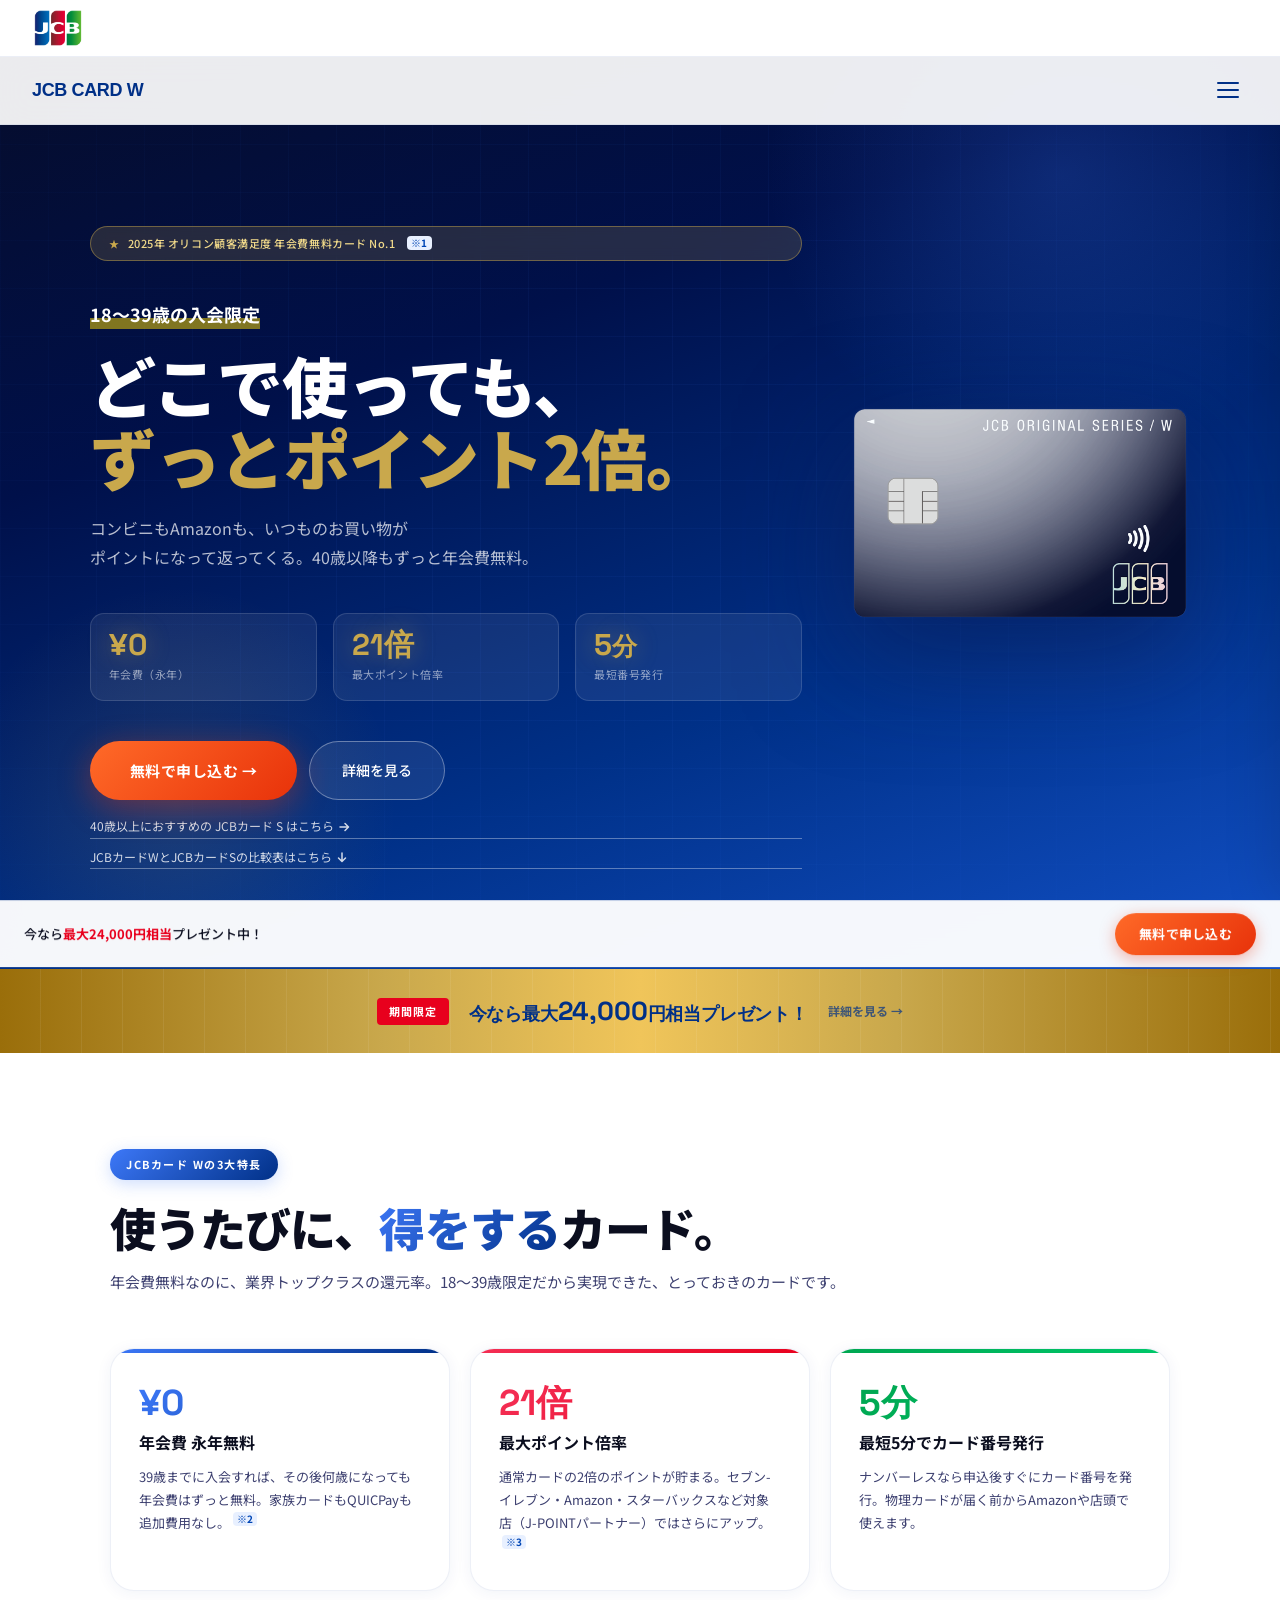
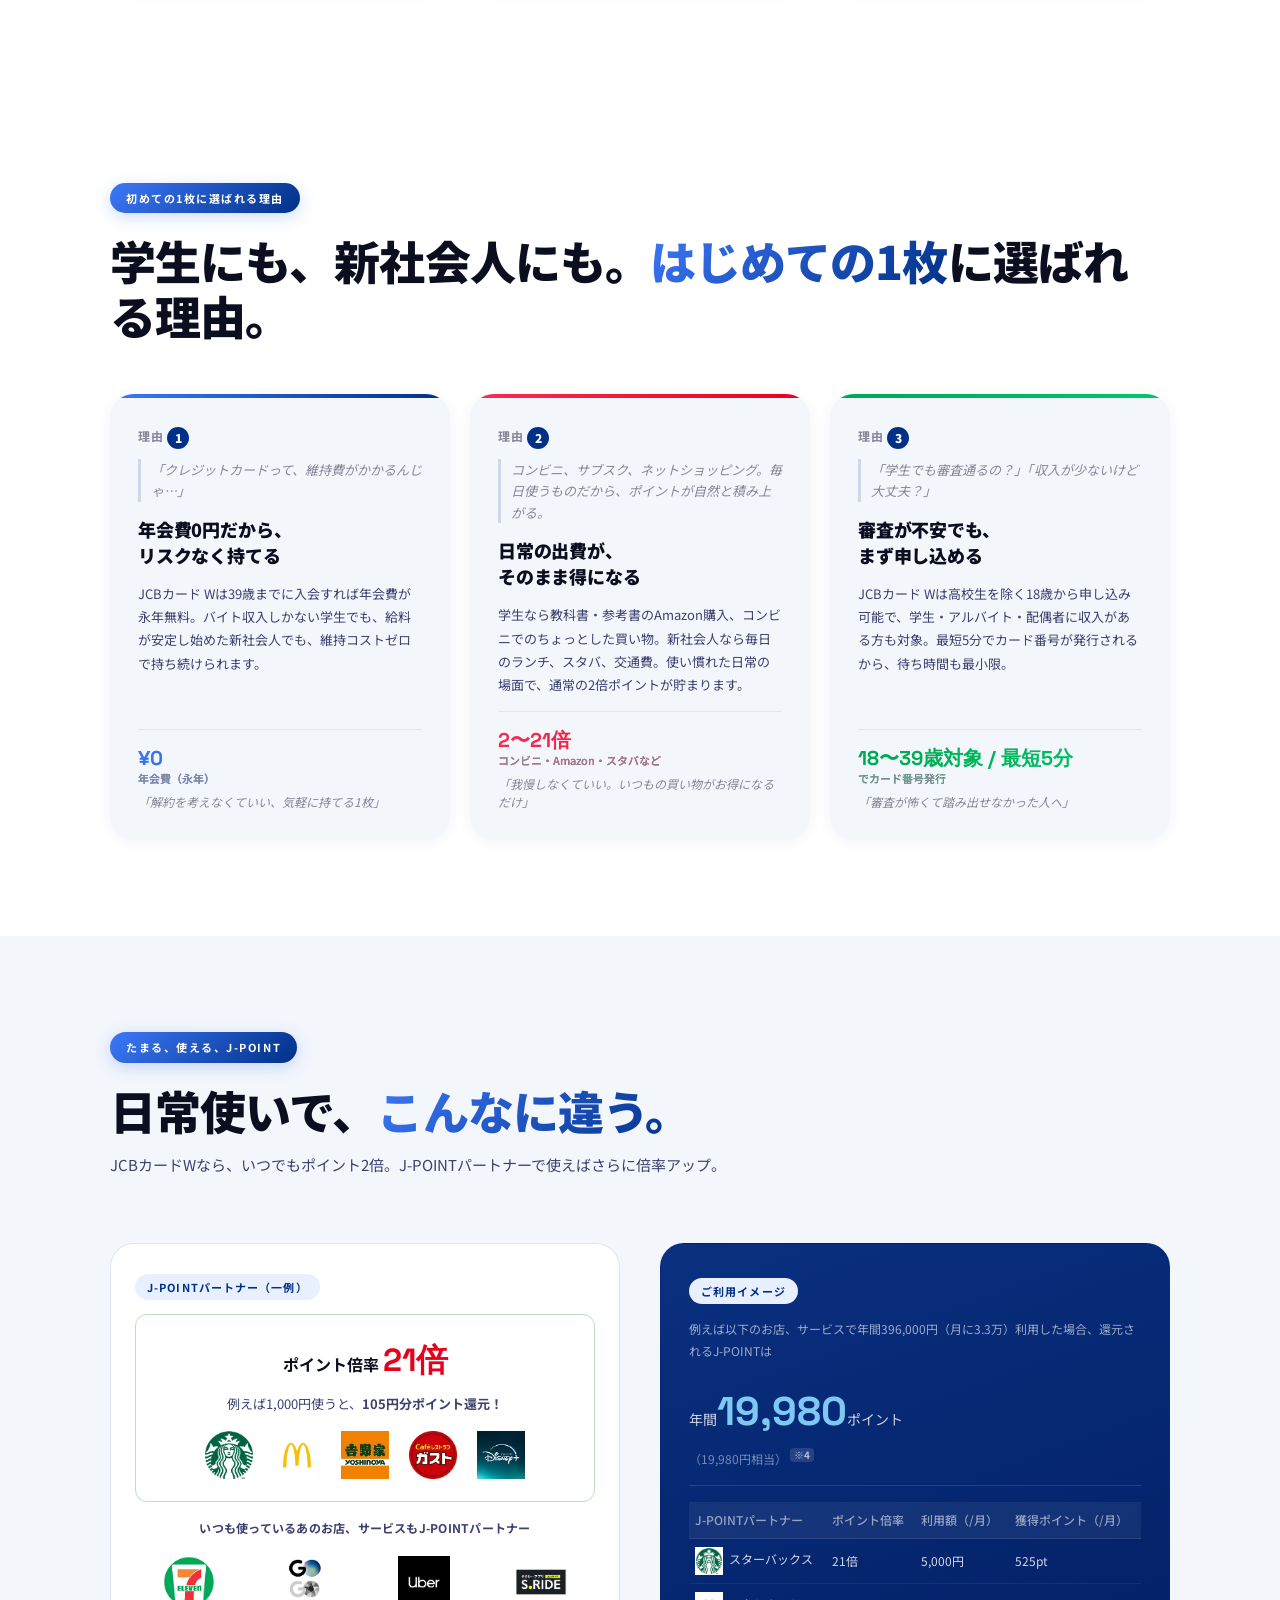
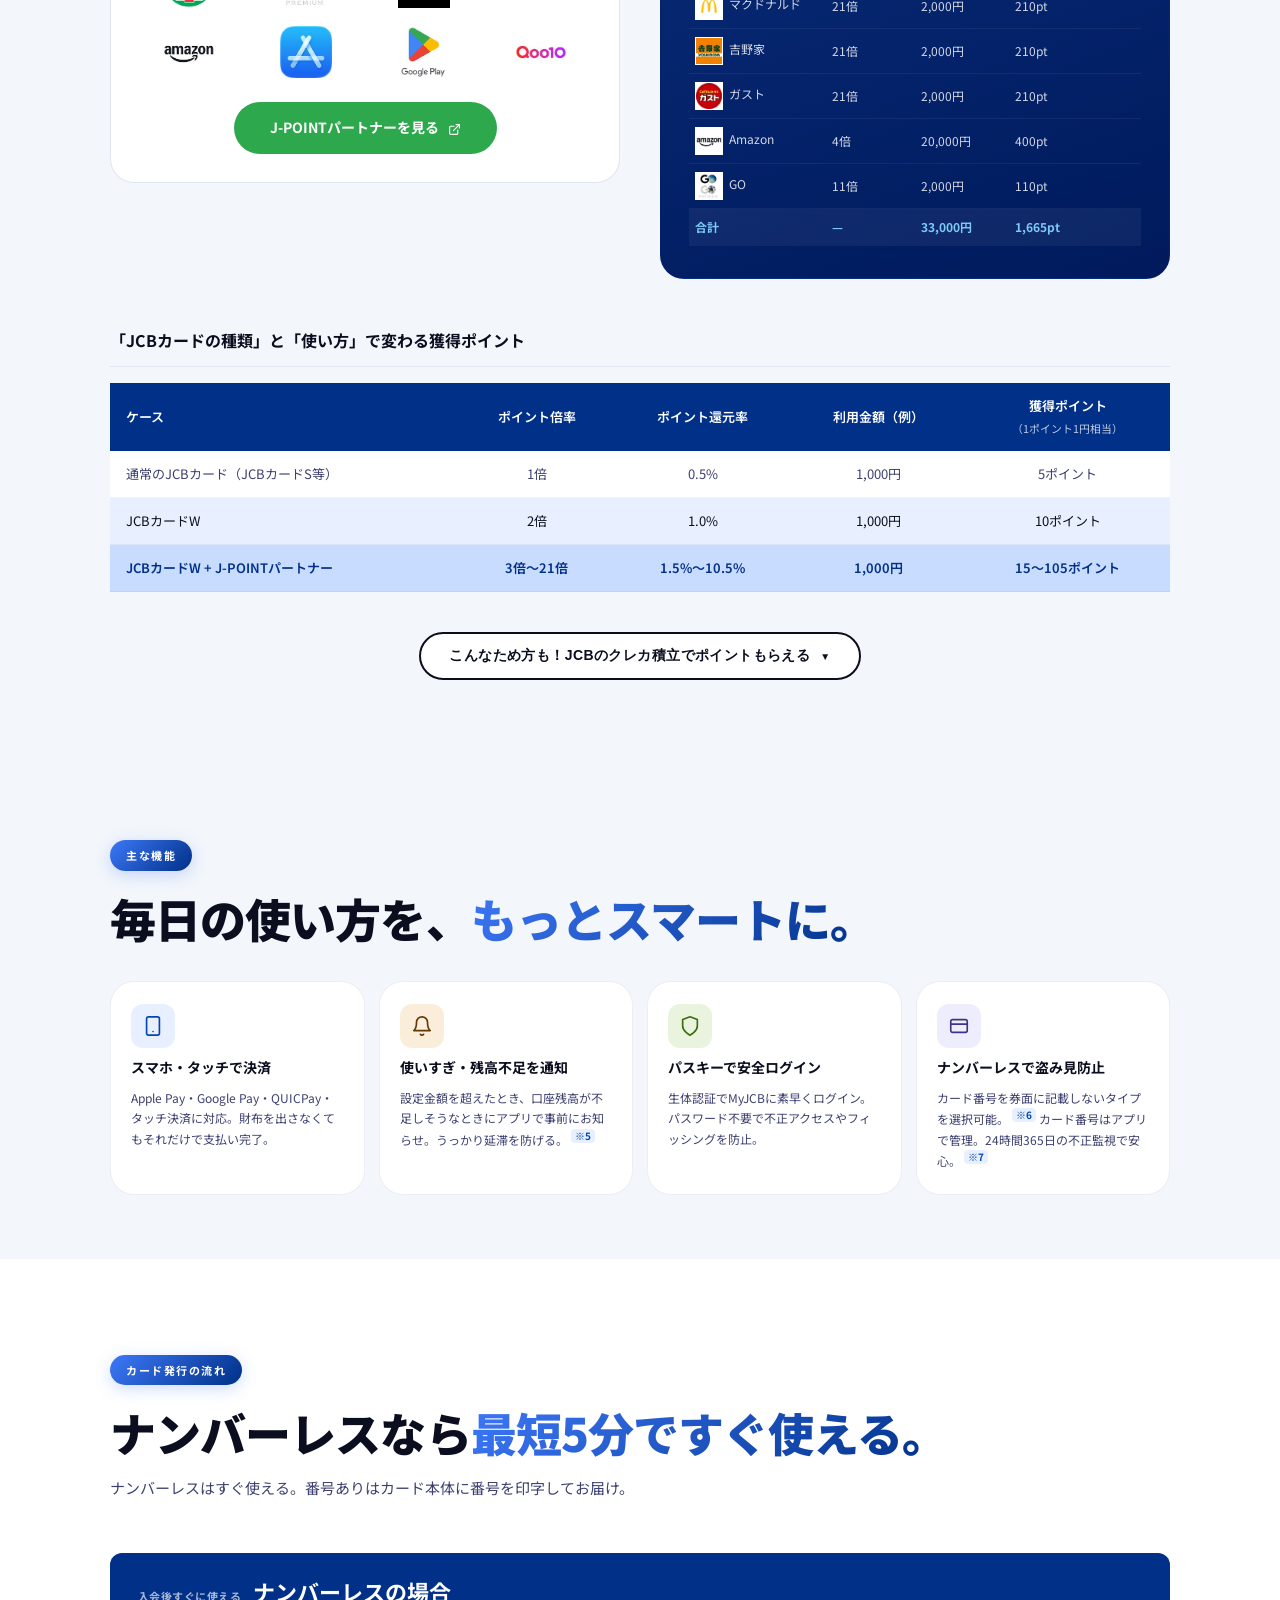
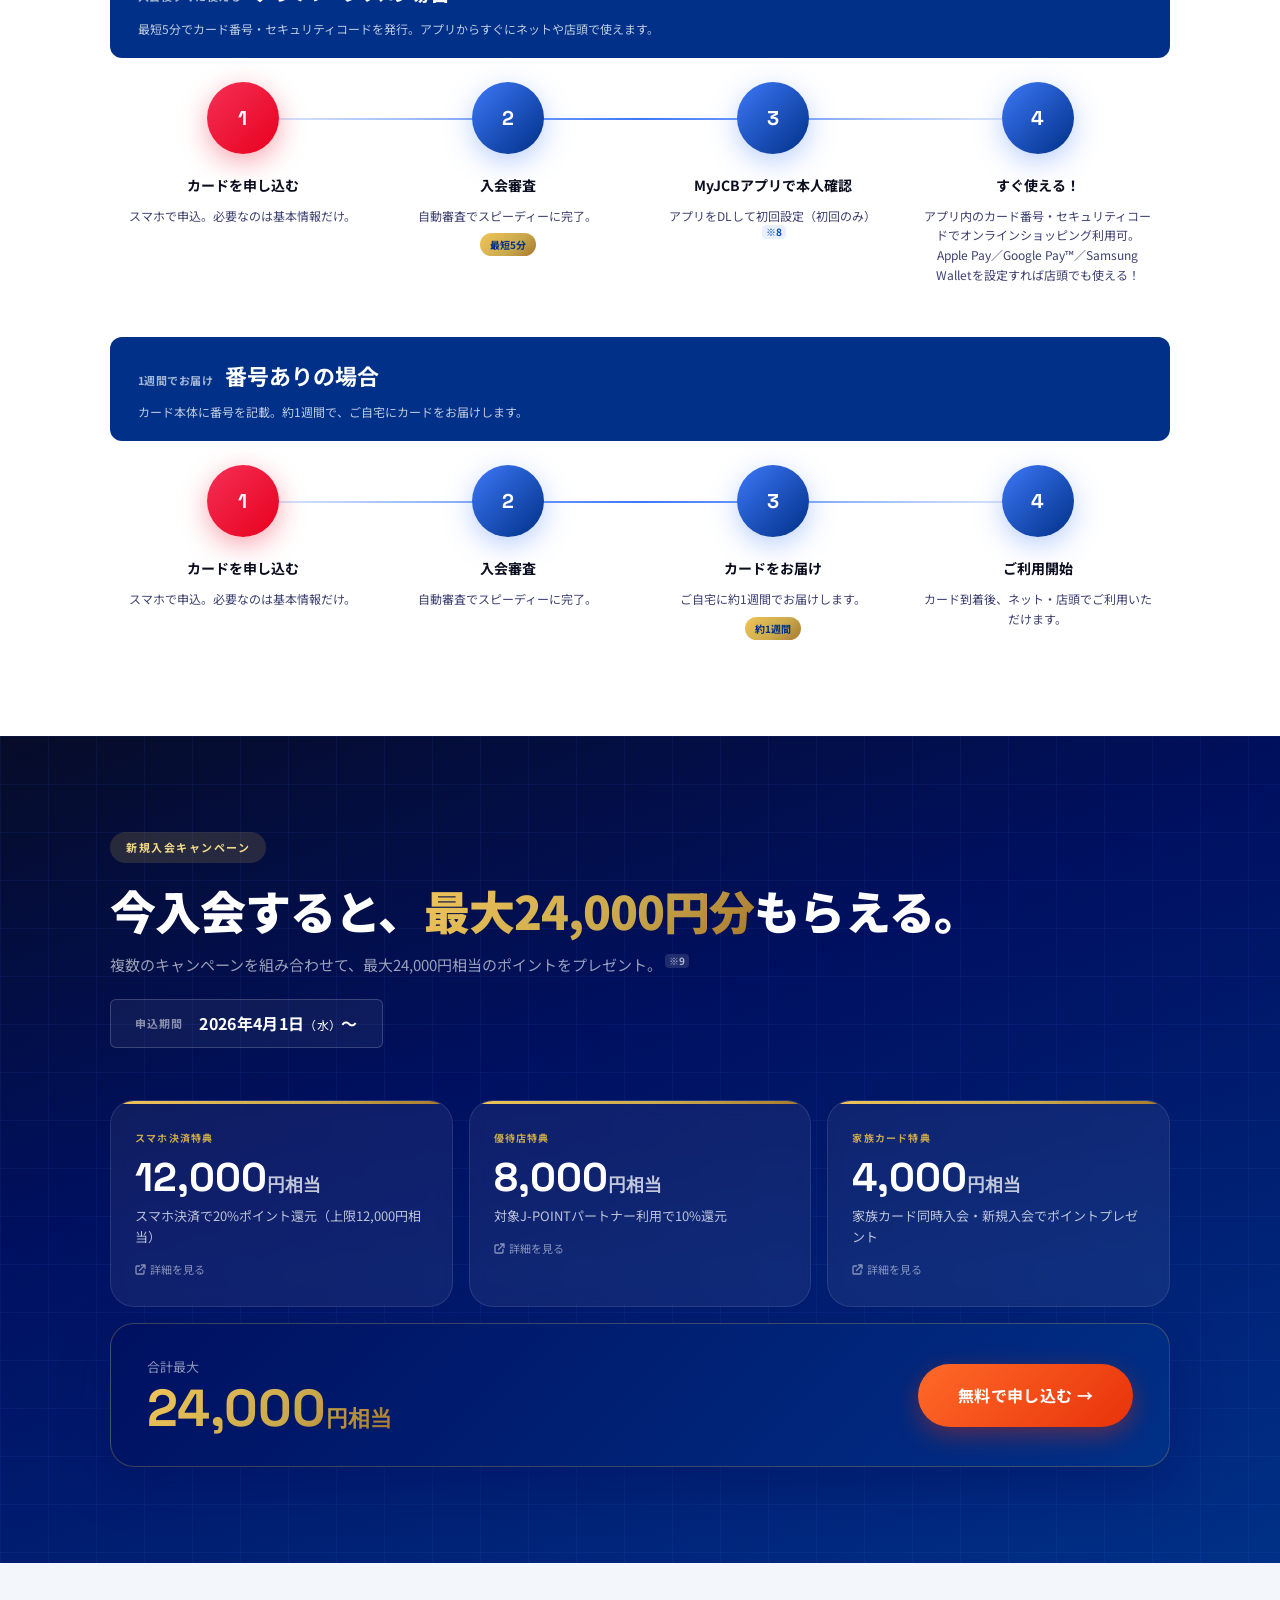
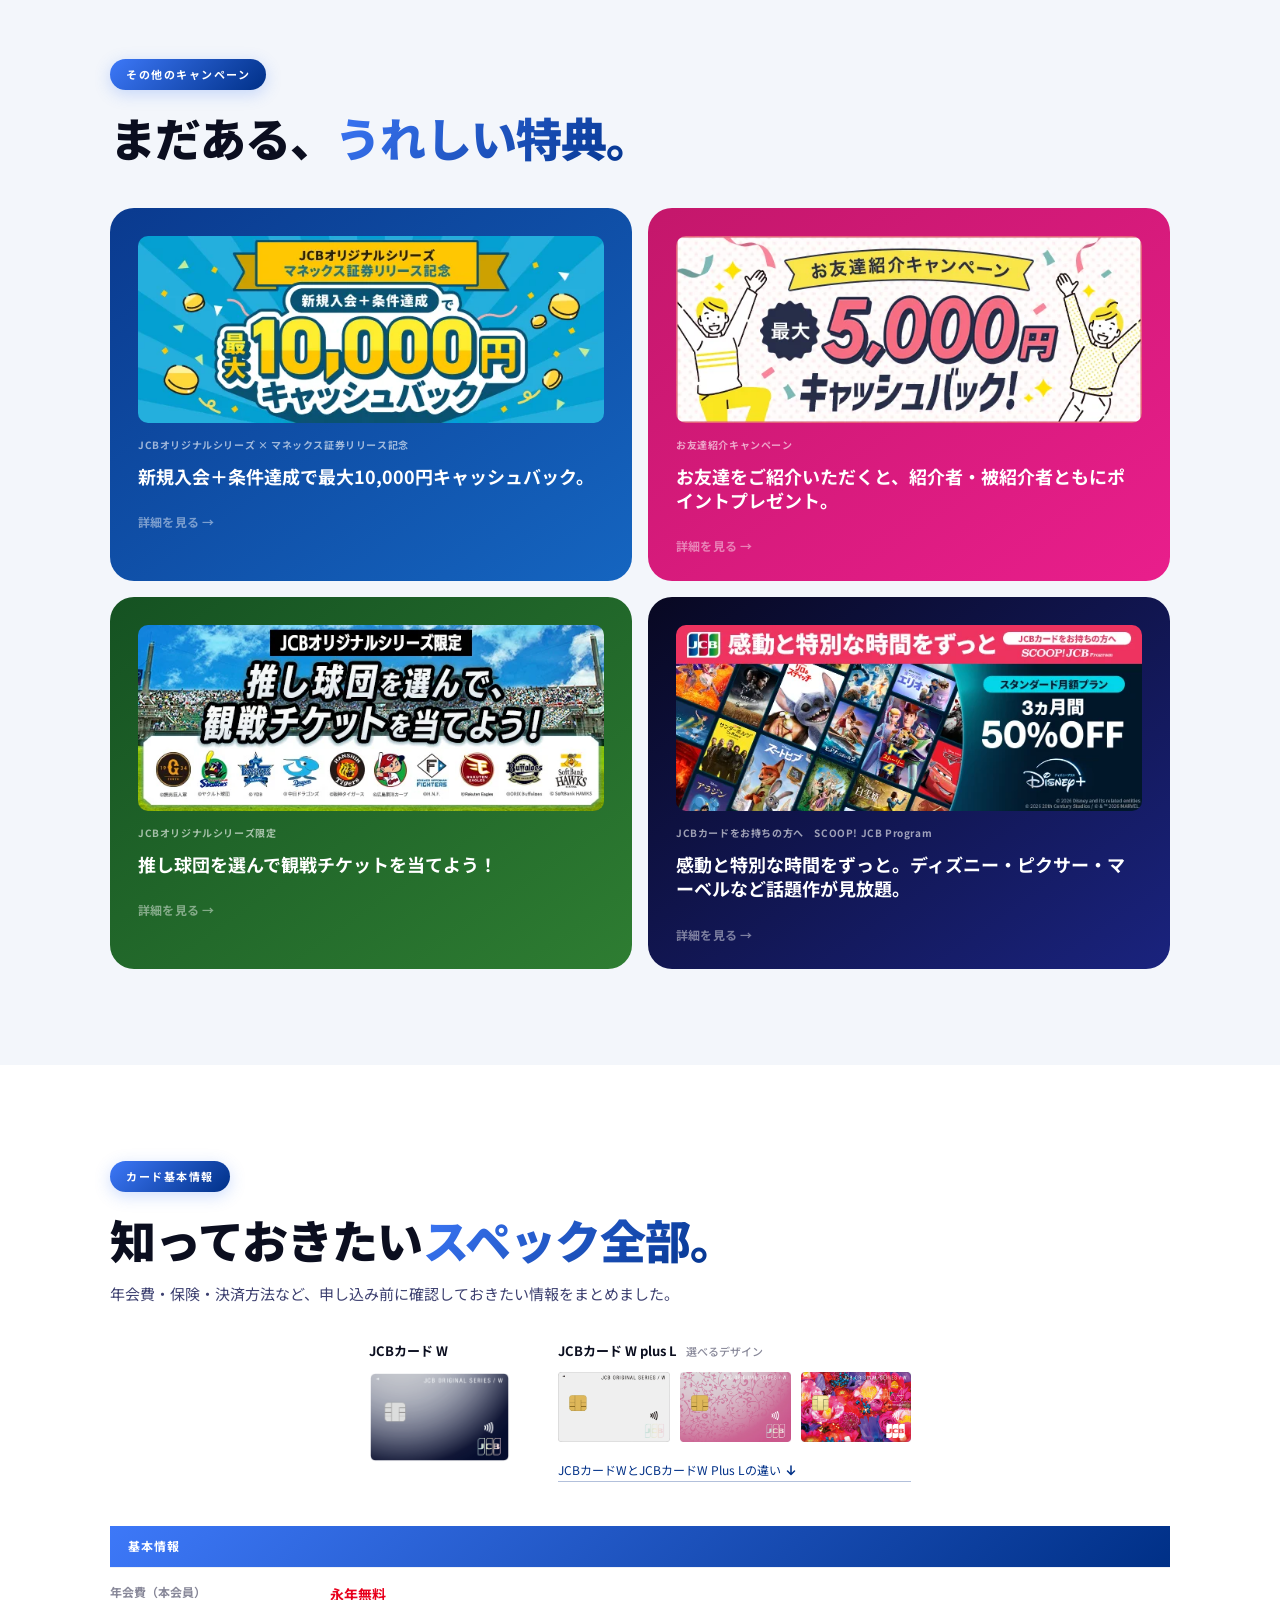
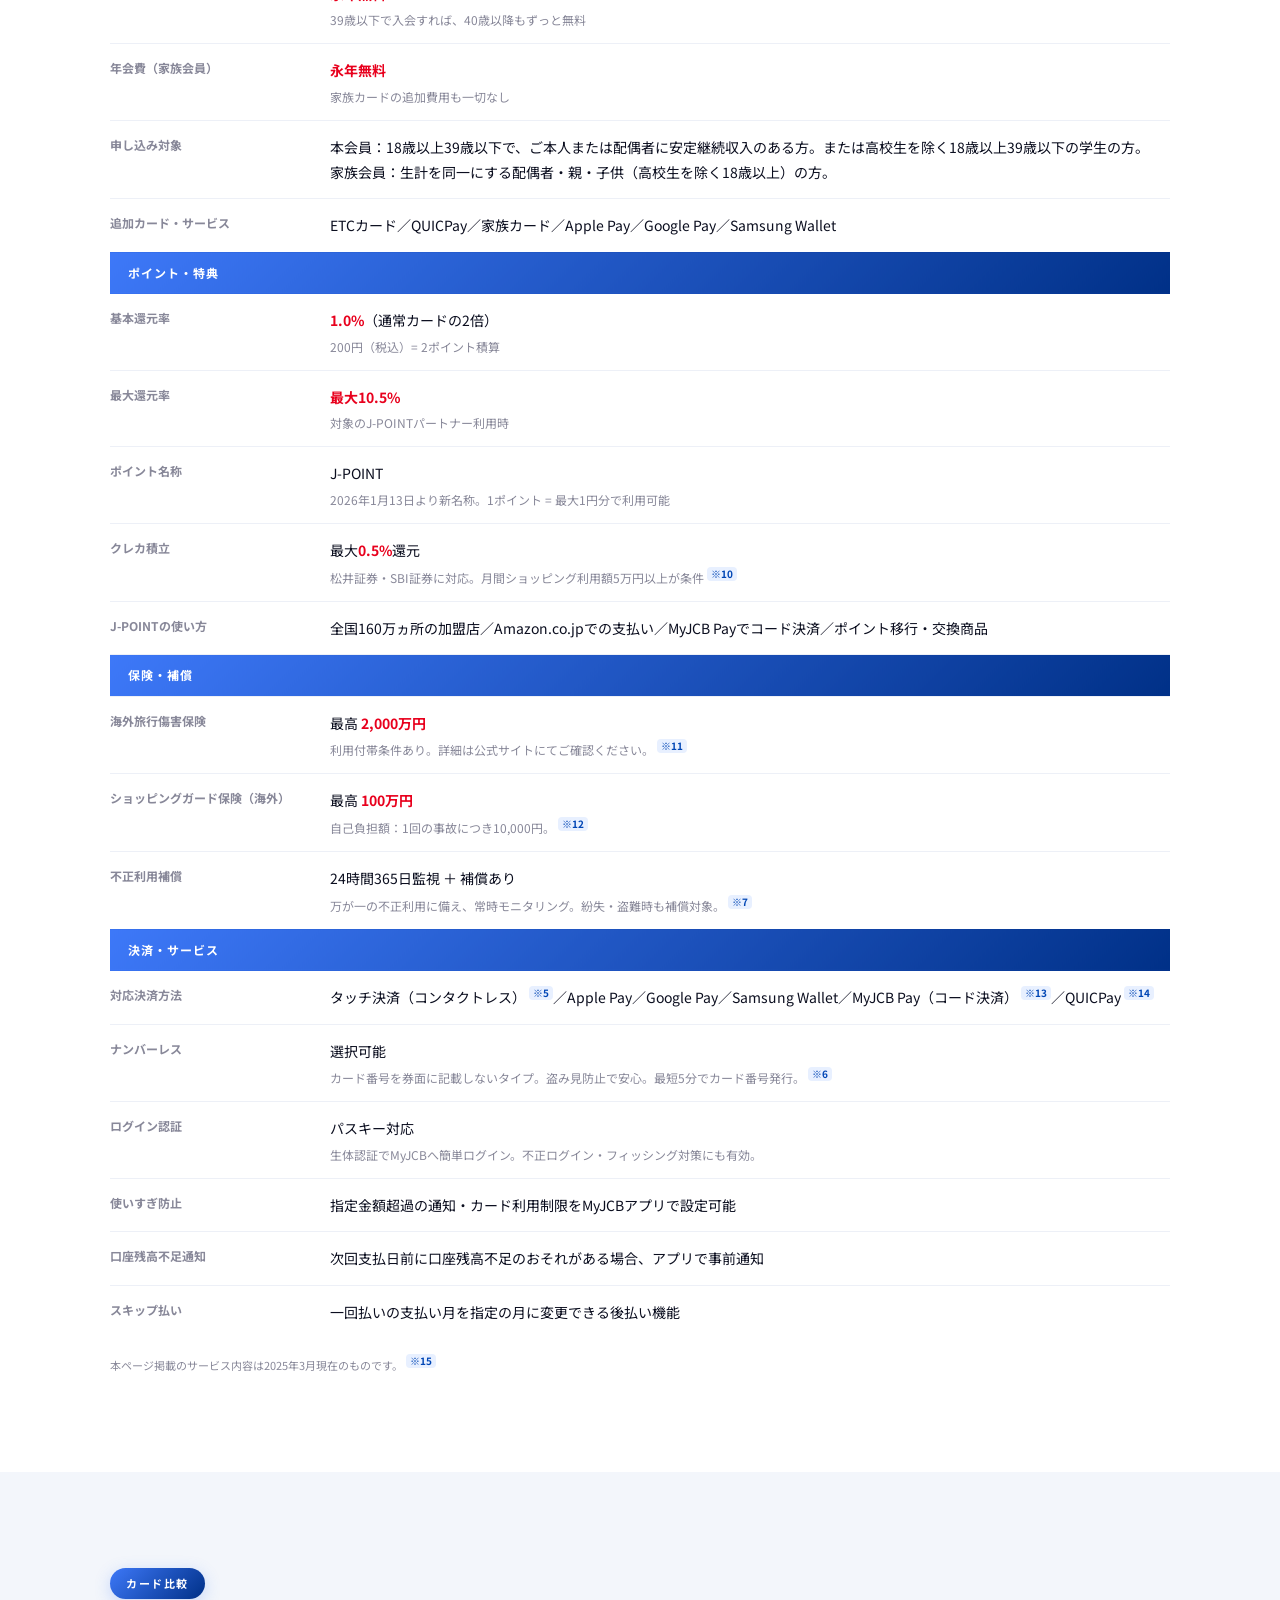
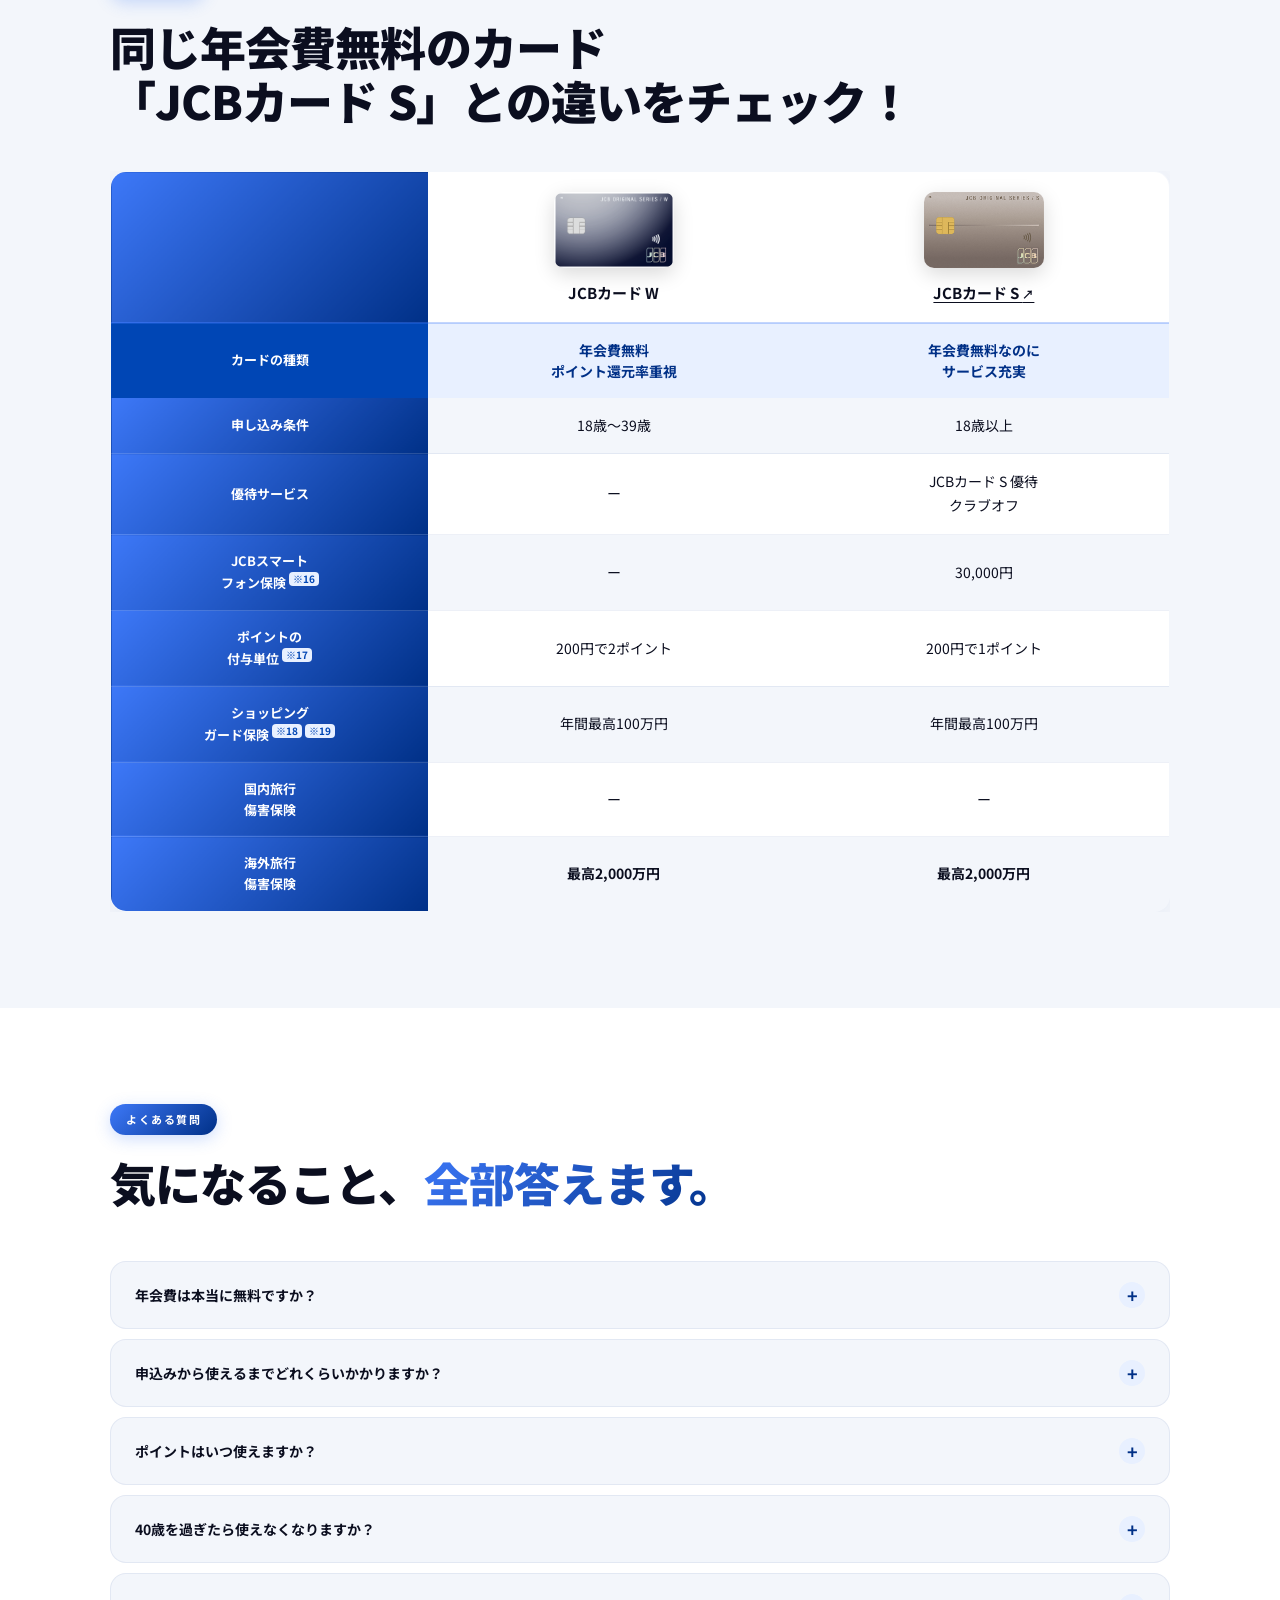
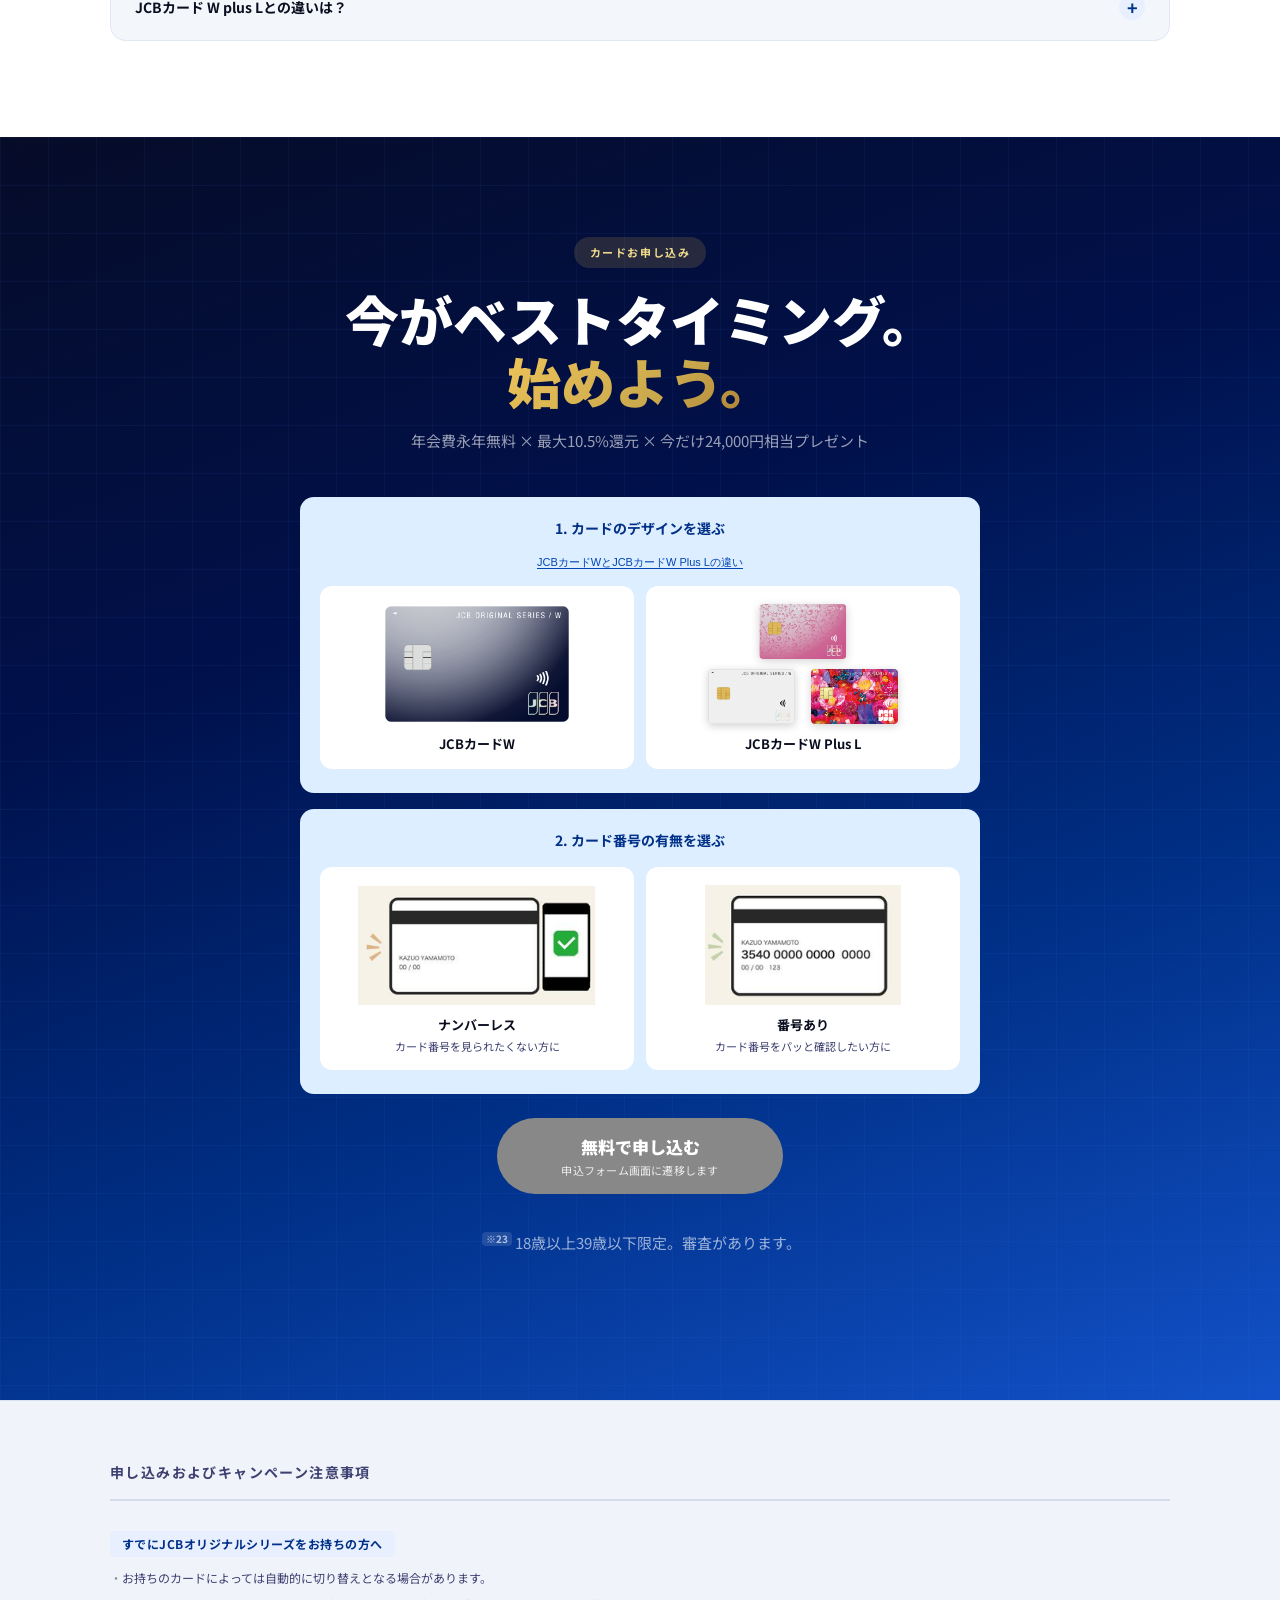
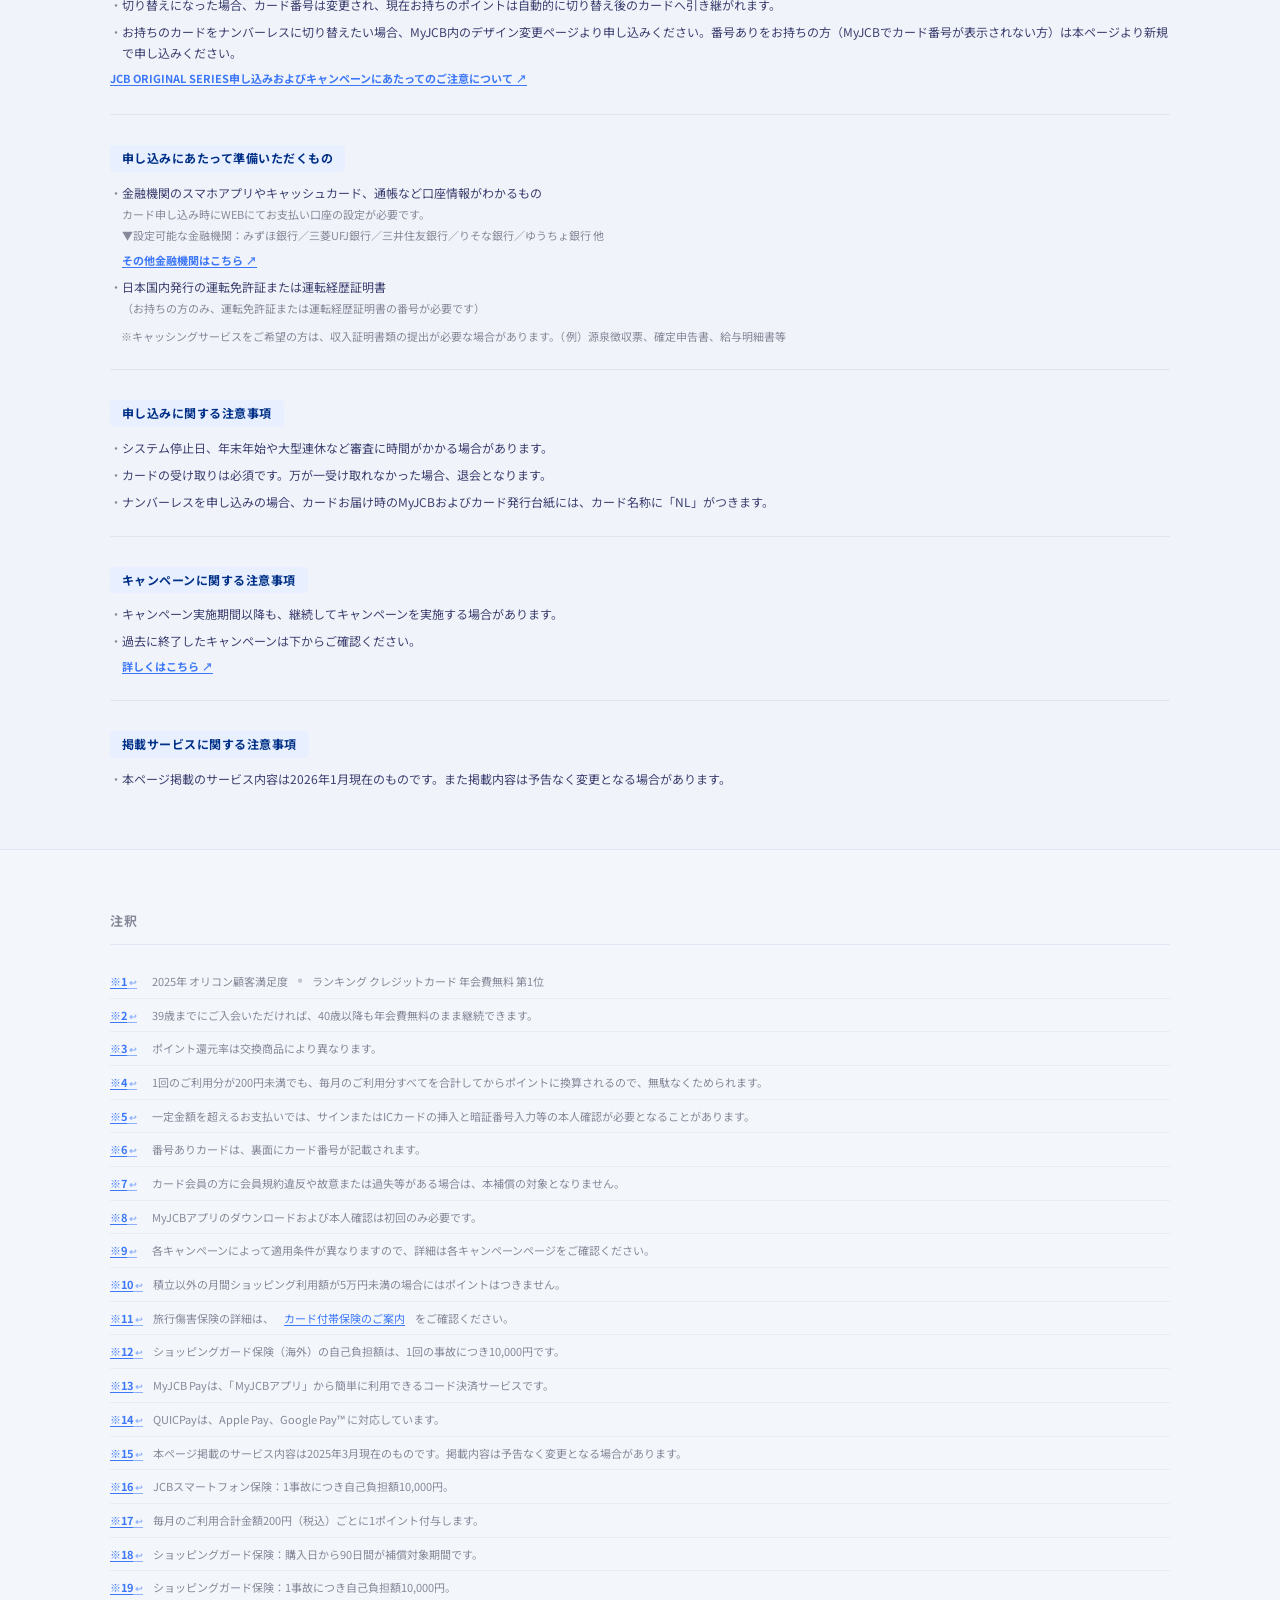
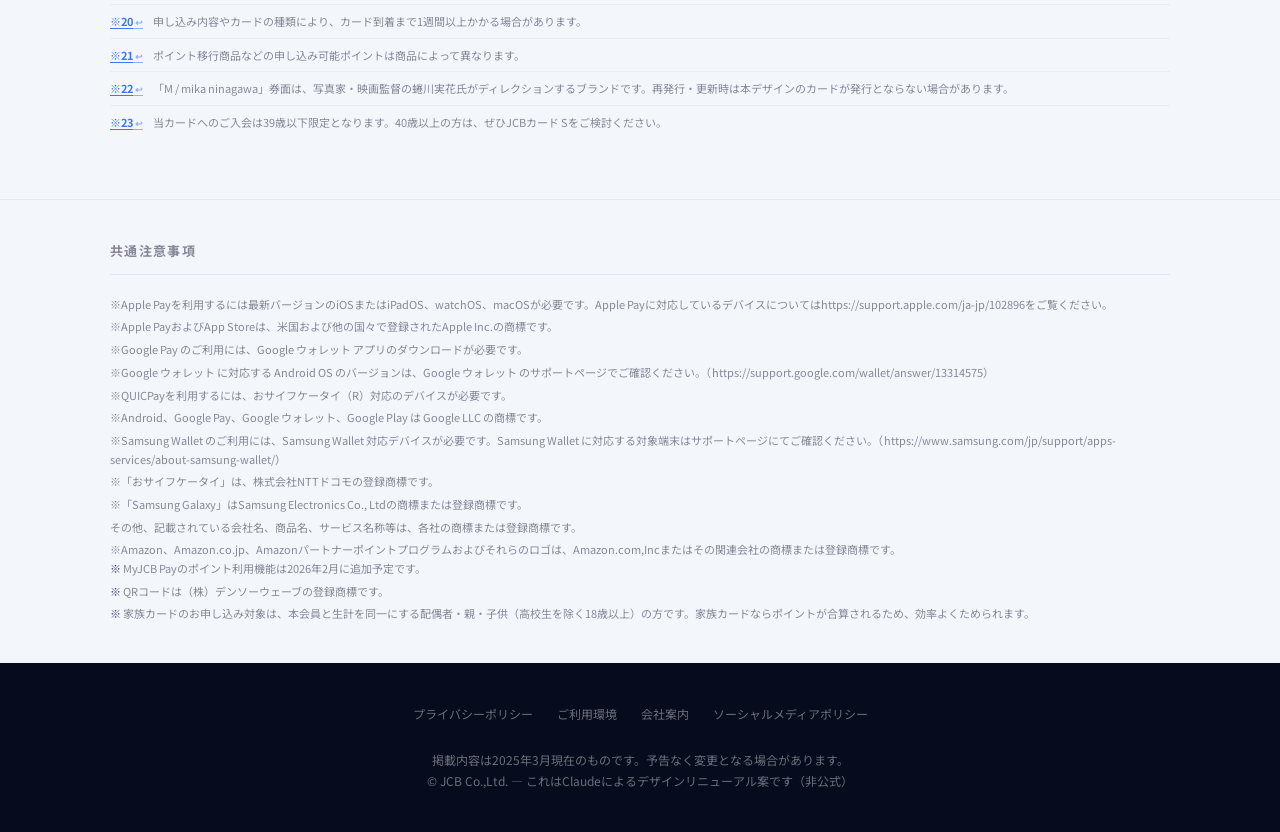
==== commit 88299093: "Update campaign section: 3-column layout, external links, and amount fix for card_w - Remove 利用特典 ca" ====
--- a/card_w/index.html
+++ b/card_w/index.html
@@ -91,7 +91,7 @@
 <a href="#campaign" class="campaign-banner">
   <div class="campaign-inner">
     <span class="campaign-label">期間限定</span>
-    <div class="campaign-text">今なら最大<span>25,000</span>円相当プレゼント！</div>
+    <div class="campaign-text">今なら最大<span>24,000</span>円相当プレゼント！</div>
     <div class="campaign-sub">詳細を見る →</div>
   </div>
 </a>
@@ -175,7 +175,7 @@
   <div class="section-inner">
     <div class="reveal">
       <span class="section-label-tag">たまる、使える、J-POINT</span>
-      <h2 class="section-h2">日常の使い方で、<em>こんなに違う。</em></h2>
+      <h2 class="section-h2">日常使いで、<em>こんなに違う。</em></h2>
     <p class="section-partner-desc">JCBカードWなら、いつでもポイント2倍。J-POINTパートナーで使えばさらに倍率アップ。</p>
     </div>
 
@@ -483,40 +483,38 @@
   <div class="section-inner">
     <div class="reveal">
       <span class="section-label-tag">新規入会キャンペーン</span>
-      <h2 class="section-h2">今入会すると、<em>最大25,000円分</em>もらえる。</h2>
-      <p class="section-desc">複数のキャンペーンを組み合わせて、最大25,000円相当のポイントをプレゼント。<a href="#fn15" class="fn-link fn-link-dark">※15</a></p>
+      <h2 class="section-h2">今入会すると、<em>最大24,000円分</em>もらえる。</h2>
+      <p class="section-desc">複数のキャンペーンを組み合わせて、最大24,000円相当のポイントをプレゼント。<a href="#fn15" class="fn-link fn-link-dark">※15</a></p>
       <div class="campaign-period">
         <span class="campaign-period-label">申込期間</span>
         <span class="campaign-period-date">2026年4月1日<small>（水）</small>〜</span>
       </div>
     </div>
     <div class="campaign-grid reveal">
-      <div class="campaign-card">
+      <a class="campaign-card" href="https://www.jcb.co.jp/campaign/sp_20cb_2604/index.html" target="_blank" rel="noopener">
         <div class="campaign-card-label">スマホ決済特典</div>
         <div class="campaign-card-num">12,000<span>円相当</span></div>
         <div class="campaign-card-title">スマホ決済で20%ポイント還元（上限12,000円相当）</div>
-      </div>
-      <div class="campaign-card">
+        <div class="campaign-card-ext"><svg width="11" height="11" viewBox="0 0 11 11" fill="none" xmlns="http://www.w3.org/2000/svg"><path d="M4.5 2H2a1 1 0 0 0-1 1v6a1 1 0 0 0 1 1h6a1 1 0 0 0 1-1V6.5M6.5 1H10m0 0v3.5M10 1 4.5 6.5" stroke="currentColor" stroke-width="1.3" stroke-linecap="round" stroke-linejoin="round"/></svg> 詳細を見る</div>
+      </a>
+      <a class="campaign-card" href="https://www.jcb.co.jp/campaign/jpartner2604/index.html" target="_blank" rel="noopener">
         <div class="campaign-card-label">優待店特典</div>
         <div class="campaign-card-num">8,000<span>円相当</span></div>
         <div class="campaign-card-title">対象J-POINTパートナー利用で10%還元</div>
-      </div>
-      <div class="campaign-card">
-        <div class="campaign-card-label">利用特典</div>
-        <div class="campaign-card-num">1,000<span>円</span></div>
-        <div class="campaign-card-title">3万円以上のご利用でキャッシュバック</div>
-      </div>
-      <div class="campaign-card">
+        <div class="campaign-card-ext"><svg width="11" height="11" viewBox="0 0 11 11" fill="none" xmlns="http://www.w3.org/2000/svg"><path d="M4.5 2H2a1 1 0 0 0-1 1v6a1 1 0 0 0 1 1h6a1 1 0 0 0 1-1V6.5M6.5 1H10m0 0v3.5M10 1 4.5 6.5" stroke="currentColor" stroke-width="1.3" stroke-linecap="round" stroke-linejoin="round"/></svg> 詳細を見る</div>
+      </a>
+      <a class="campaign-card" href="https://www.jcb.co.jp/campaign/family_card_os2604/index.html" target="_blank" rel="noopener">
         <div class="campaign-card-label">家族カード特典</div>
         <div class="campaign-card-num">4,000<span>円相当</span></div>
         <div class="campaign-card-title">家族カード同時入会・新規入会でポイントプレゼント</div>
-      </div>
+        <div class="campaign-card-ext"><svg width="11" height="11" viewBox="0 0 11 11" fill="none" xmlns="http://www.w3.org/2000/svg"><path d="M4.5 2H2a1 1 0 0 0-1 1v6a1 1 0 0 0 1 1h6a1 1 0 0 0 1-1V6.5M6.5 1H10m0 0v3.5M10 1 4.5 6.5" stroke="currentColor" stroke-width="1.3" stroke-linecap="round" stroke-linejoin="round"/></svg> 詳細を見る</div>
+      </a>
       <div class="campaign-total">
         <div class="campaign-total-left">
           <div class="campaign-total-label">合計最大</div>
-          <div class="campaign-total-num">25,000<span class="campaign-total-unit">円相当</span></div>
-        </div>
-        <a href="#apply" class="campaign-btn">今すぐ申し込んで受け取る →</a>
+          <div class="campaign-total-num">24,000<span class="campaign-total-unit">円相当</span></div>
+        </div>
+        <a href="#apply" class="campaign-btn">無料で申し込む →</a>
       </div>
     </div>
   </div>
@@ -806,7 +804,7 @@
 <section class="final-cta on-dark" id="apply">
   <span class="section-label-tag">カードお申し込み</span>
   <h2>今がベストタイミング。<br><em>始めよう。</em></h2>
-  <p>年会費永年無料 × 最大10.5%還元 × 今だけ25,000円相当プレゼント</p>
+  <p>年会費永年無料 × 最大10.5%還元 × 今だけ24,000円相当プレゼント</p>
 
   <div class="apply-selector" id="apply-selector">
 
@@ -994,7 +992,7 @@
 
 <!-- STICKY CTA -->
 <div class="sticky-cta" id="sticky">
-  <div class="sticky-cta-text">今なら<span>最大25,000円相当</span>プレゼント中！</div>
+  <div class="sticky-cta-text">今なら<span>最大24,000円相当</span>プレゼント中！</div>
   <a href="#apply" class="nav-cta">無料で申し込む</a>
 </div>
 
--- a/card_w/css/style.css
+++ b/card_w/css/style.css
@@ -1016,7 +1016,7 @@
     font-size: 12px; font-weight: 400;
   }
   .campaign-grid {
-    display: grid; grid-template-columns: repeat(2, 1fr); gap: 16px;
+    display: grid; grid-template-columns: repeat(3, 1fr); gap: 16px;
     margin-top: 52px;
   }
   .campaign-card {
@@ -1034,6 +1034,12 @@
     border-radius: var(--radius-lg) var(--radius-lg) 0 0;
   }
   .campaign-card:hover { background: rgba(255,255,255,0.1); transform: translateY(-3px); }
+  a.campaign-card { text-decoration: none; display: block; cursor: pointer; }
+  .campaign-card-ext {
+    display: flex; align-items: center; gap: 4px;
+    font-size: 11px; color: rgba(255,255,255,0.5);
+    margin-top: 12px;
+  }
   .campaign-card-label {
     font-size: 10px; font-weight: 700; letter-spacing: 0.12em;
     color: var(--gold); margin-bottom: 12px; text-transform: uppercase;
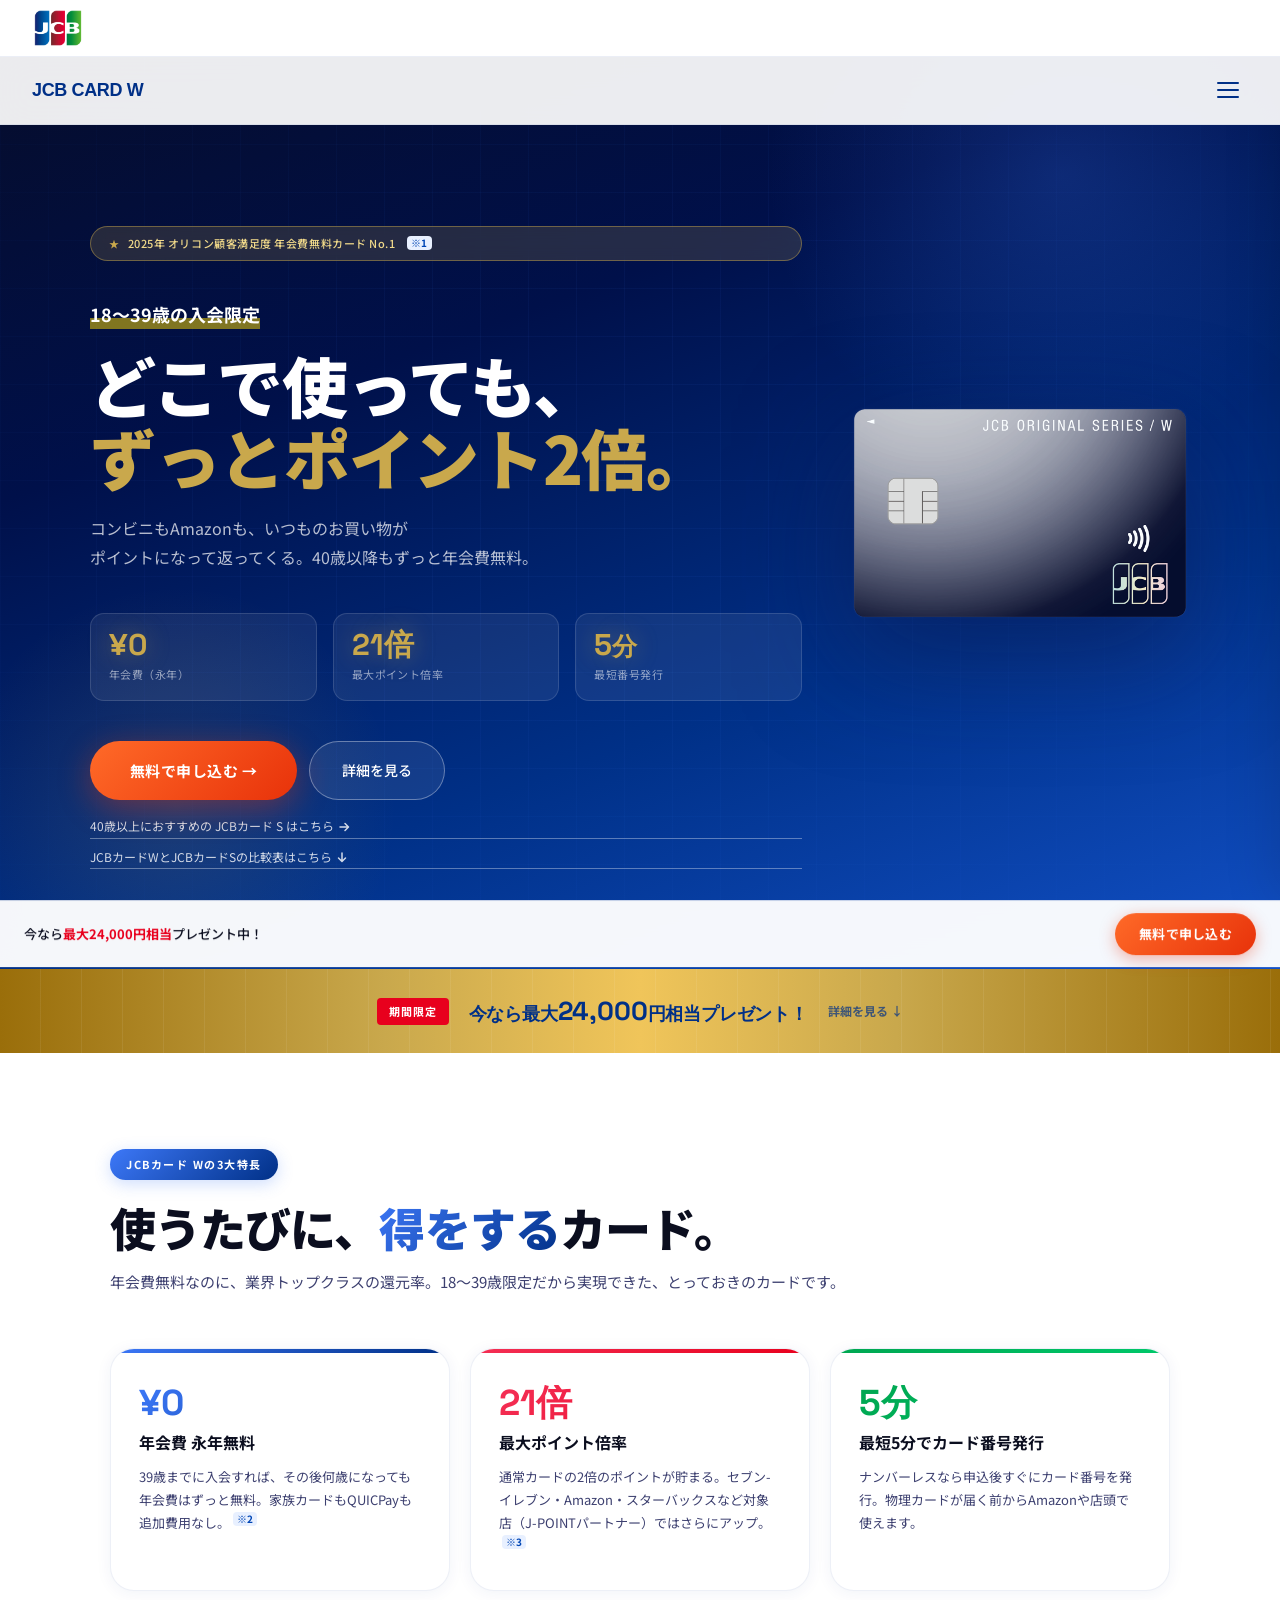
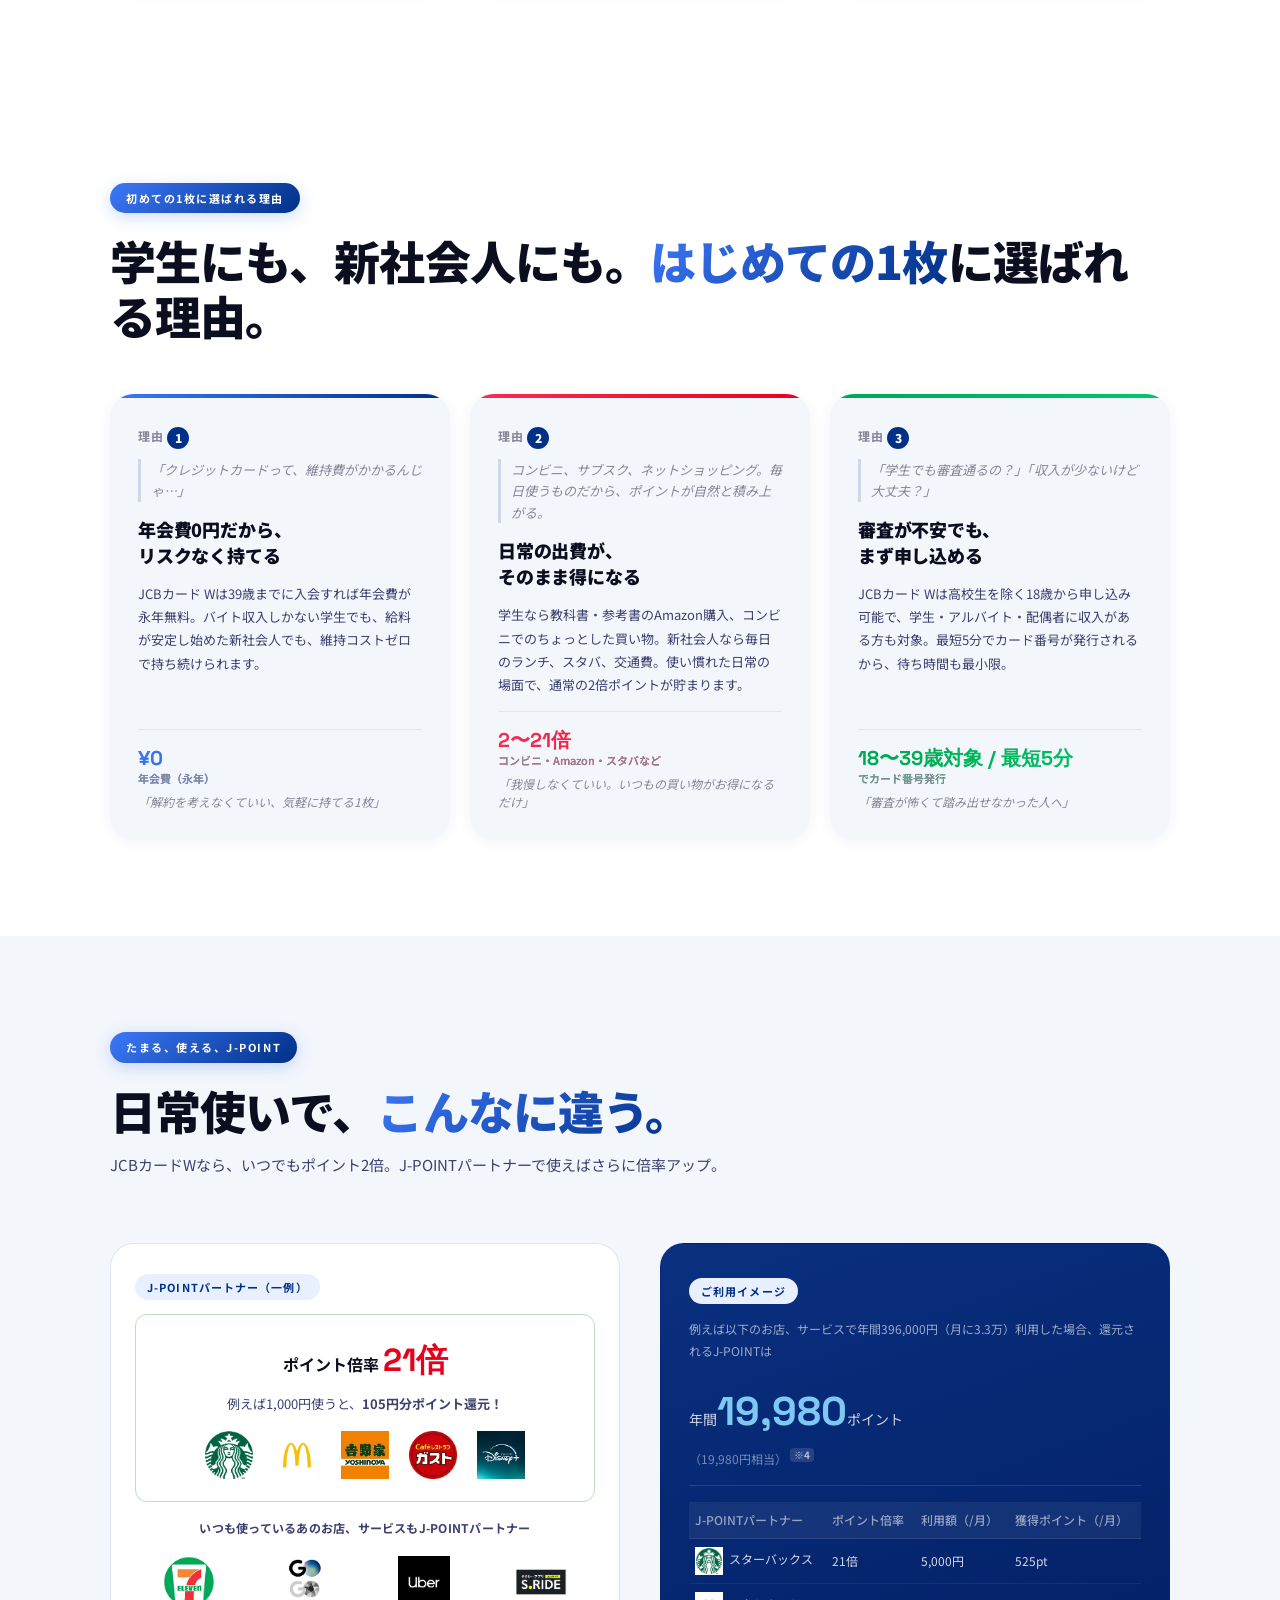
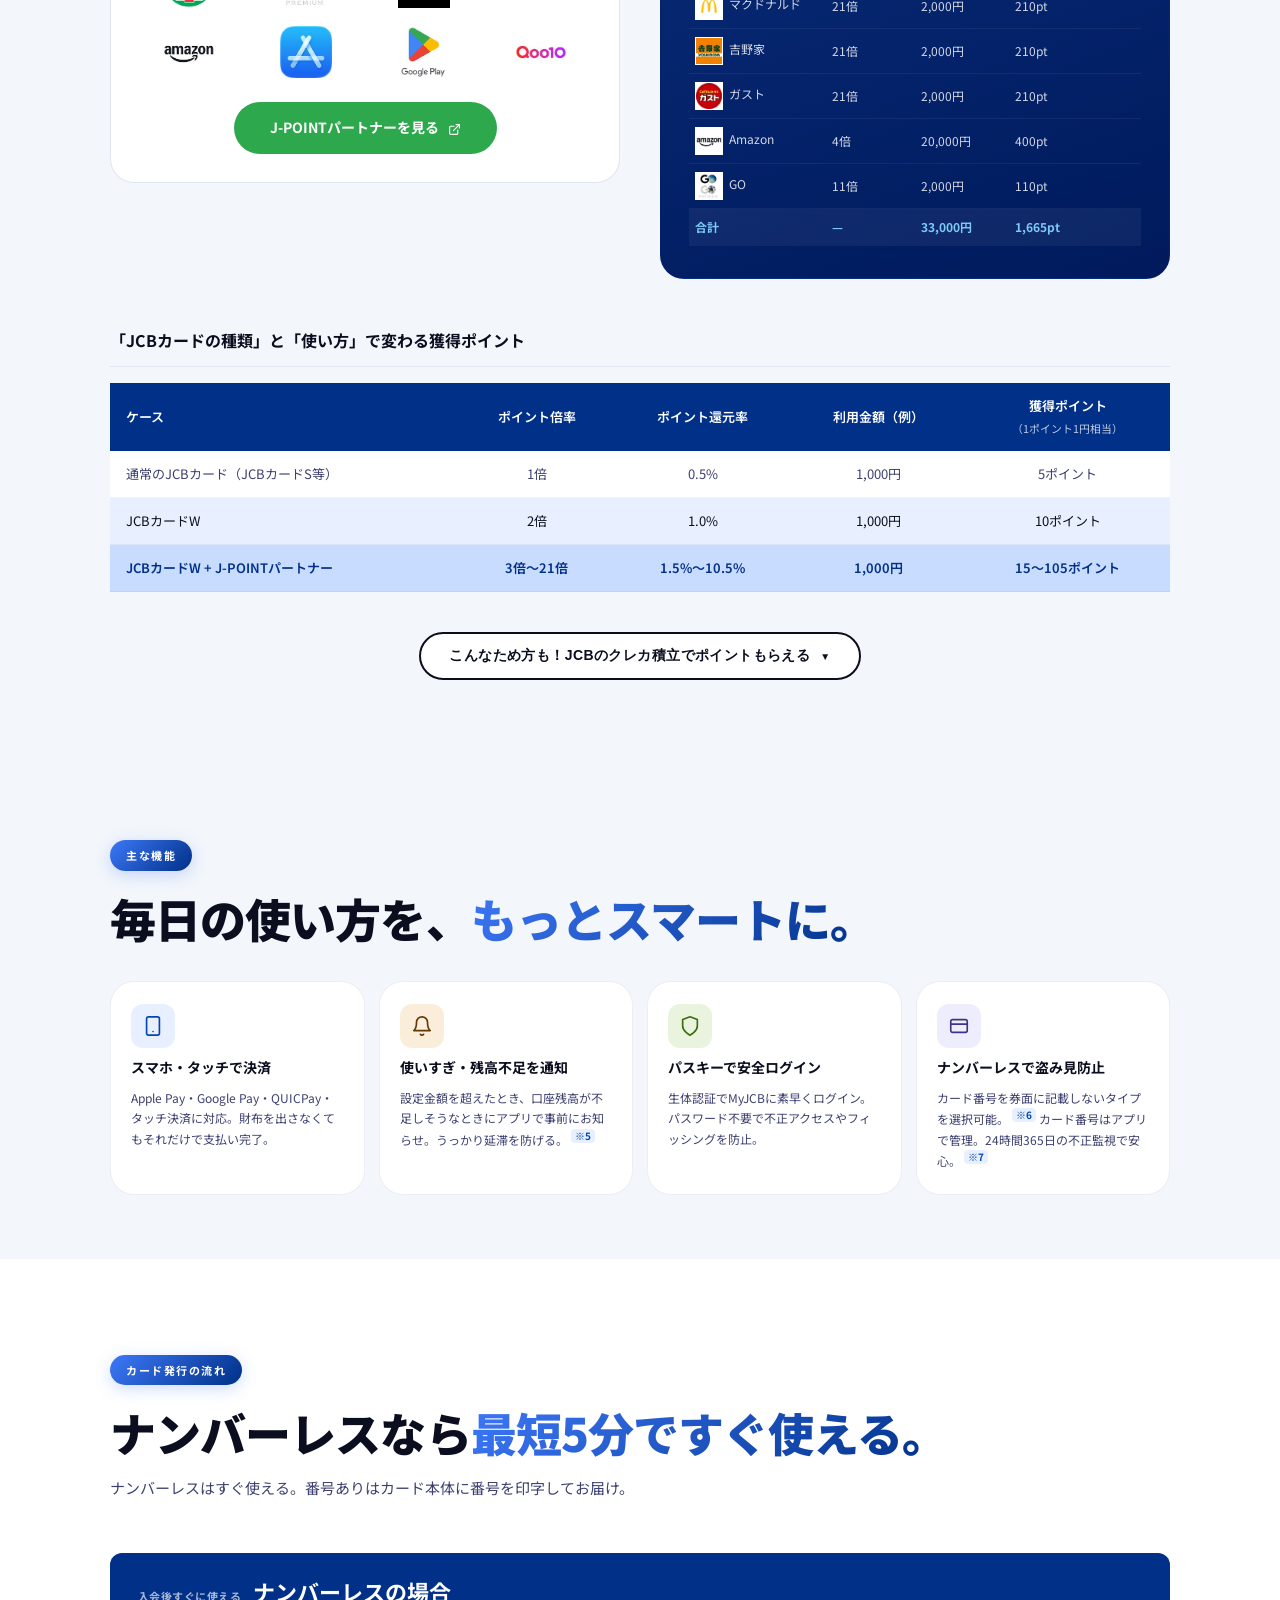
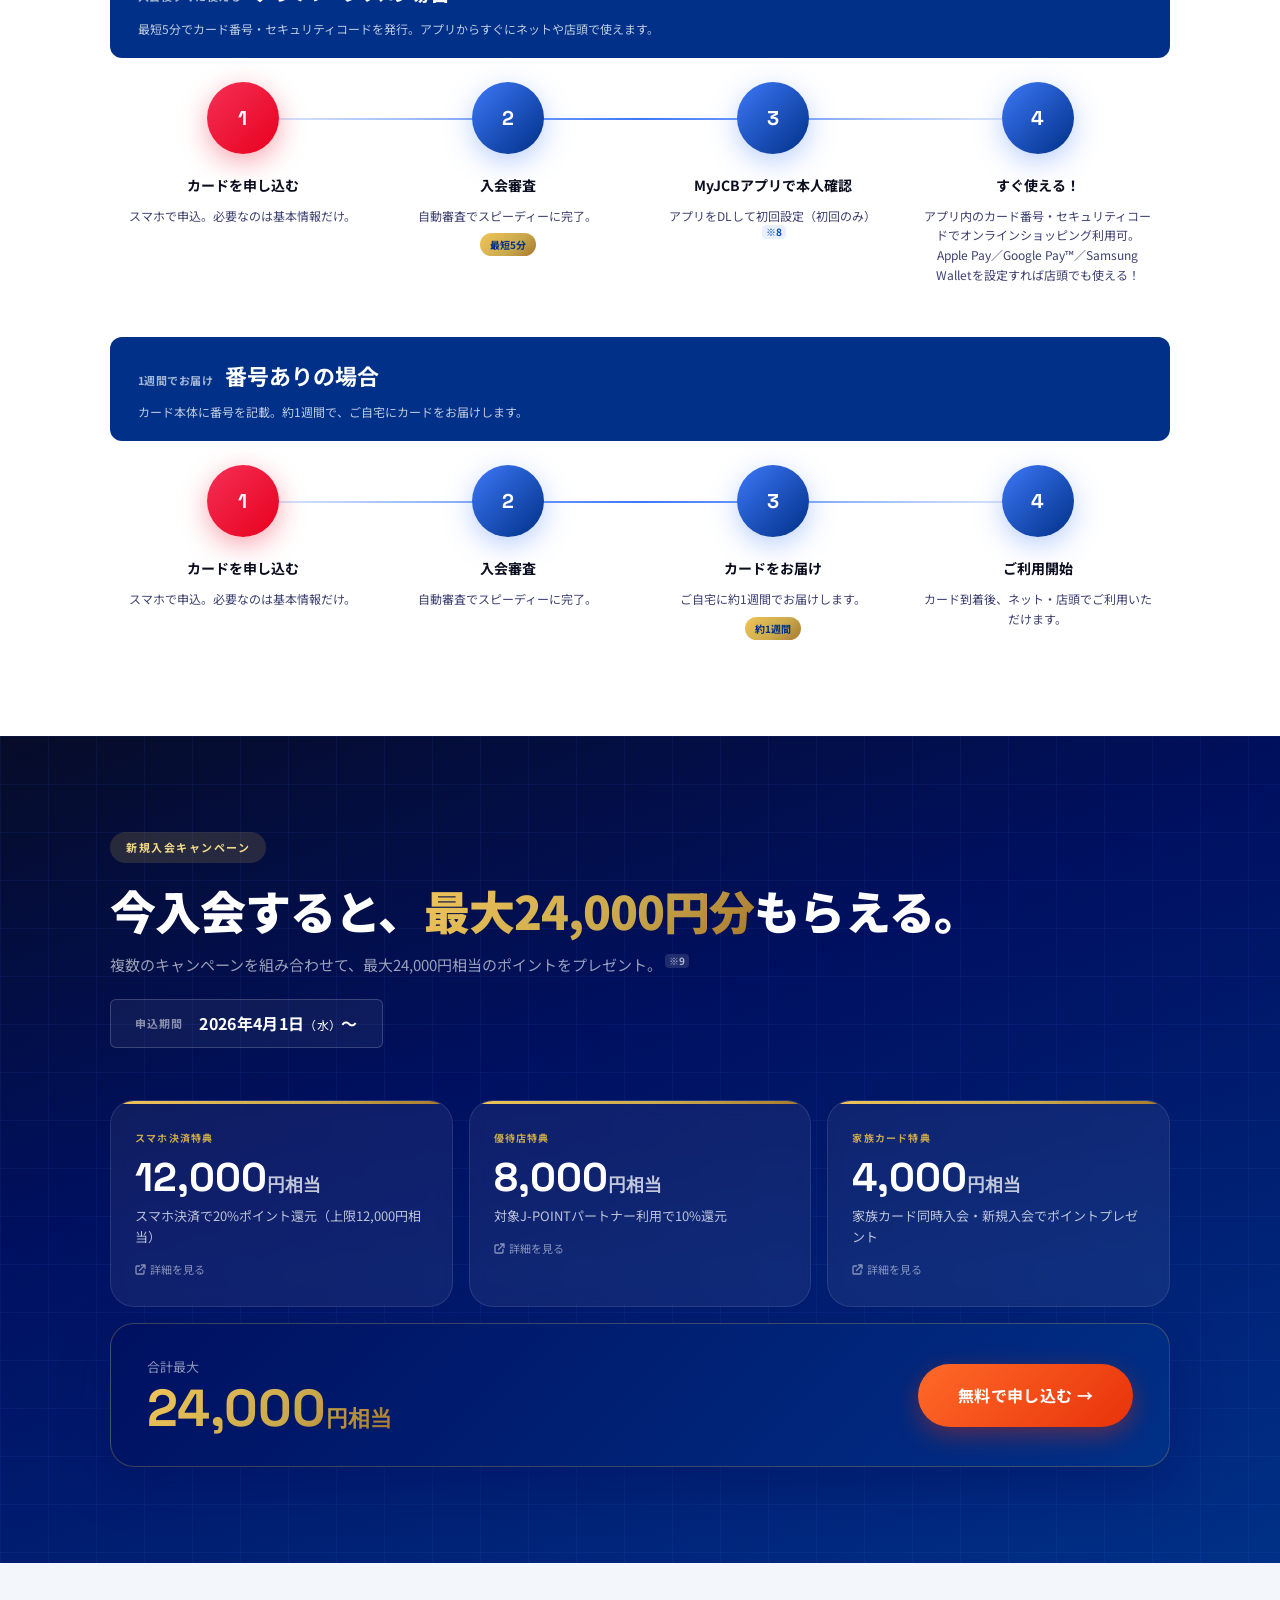
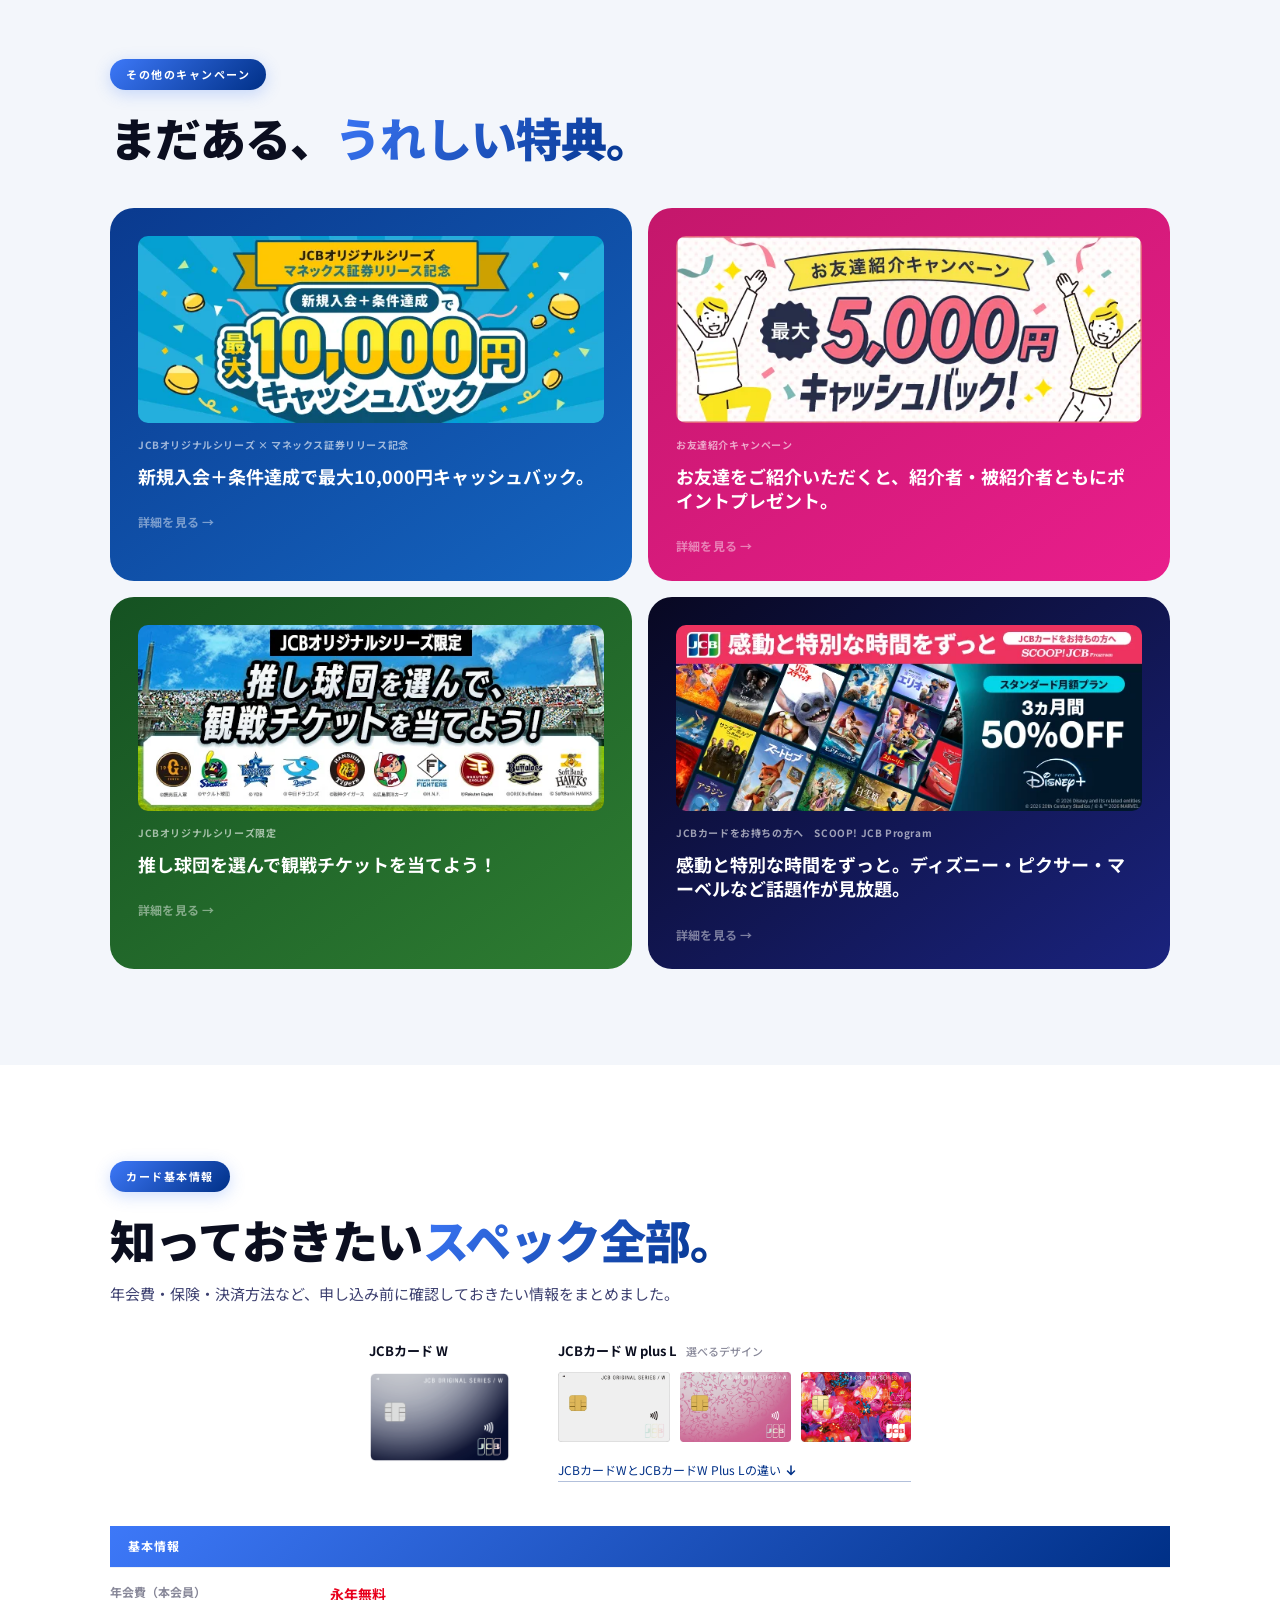
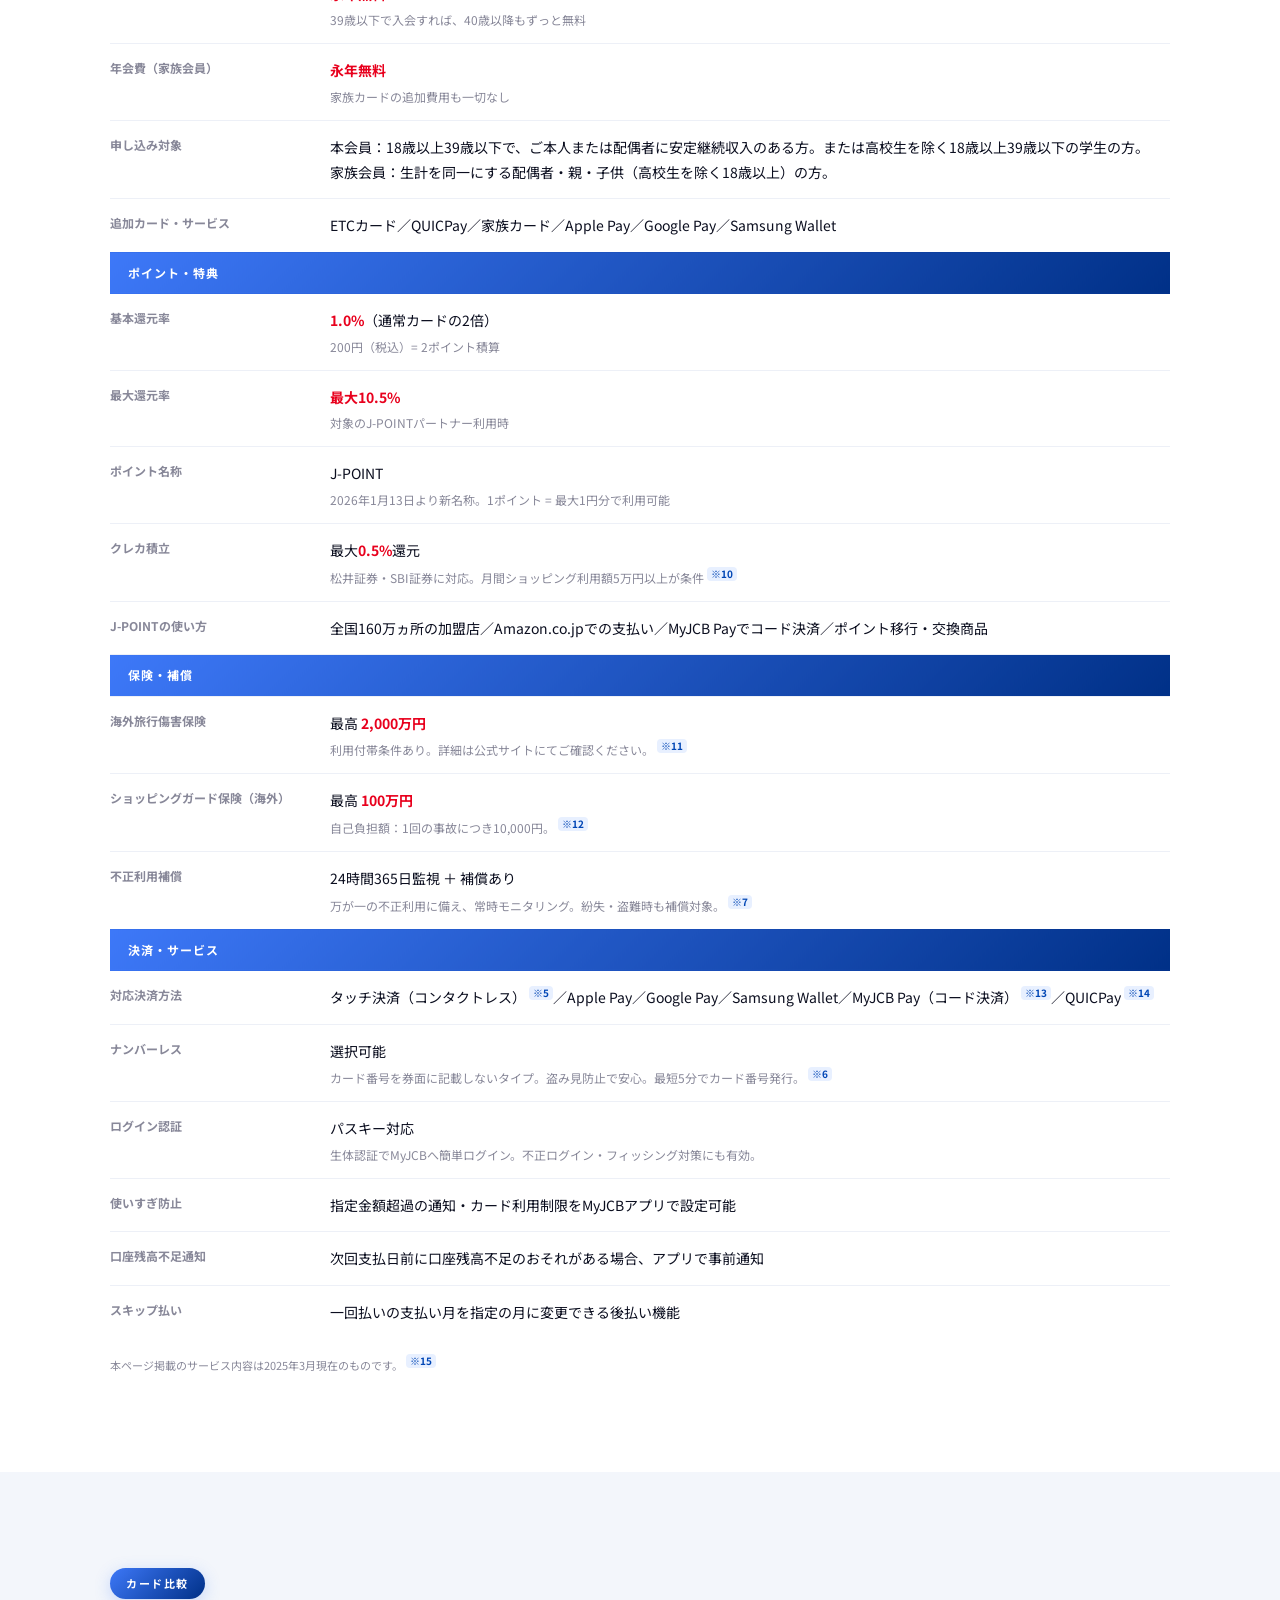
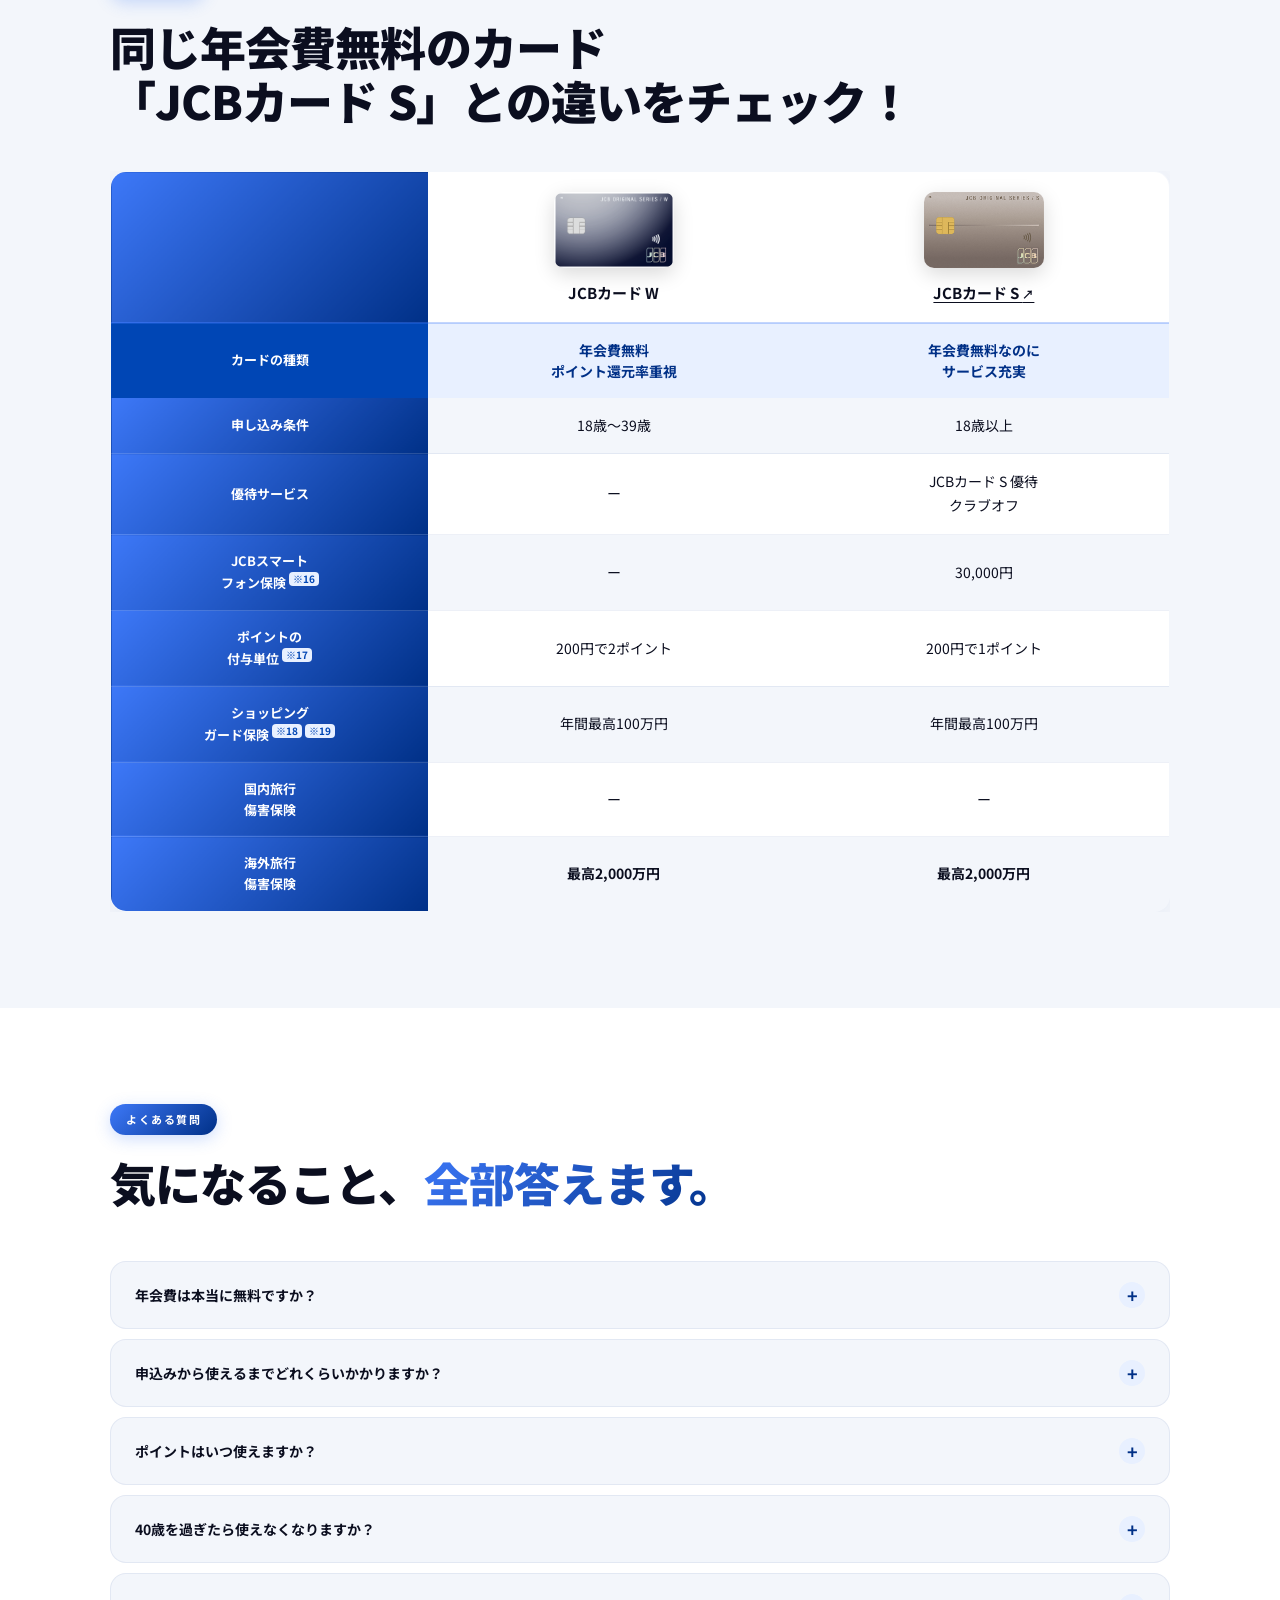
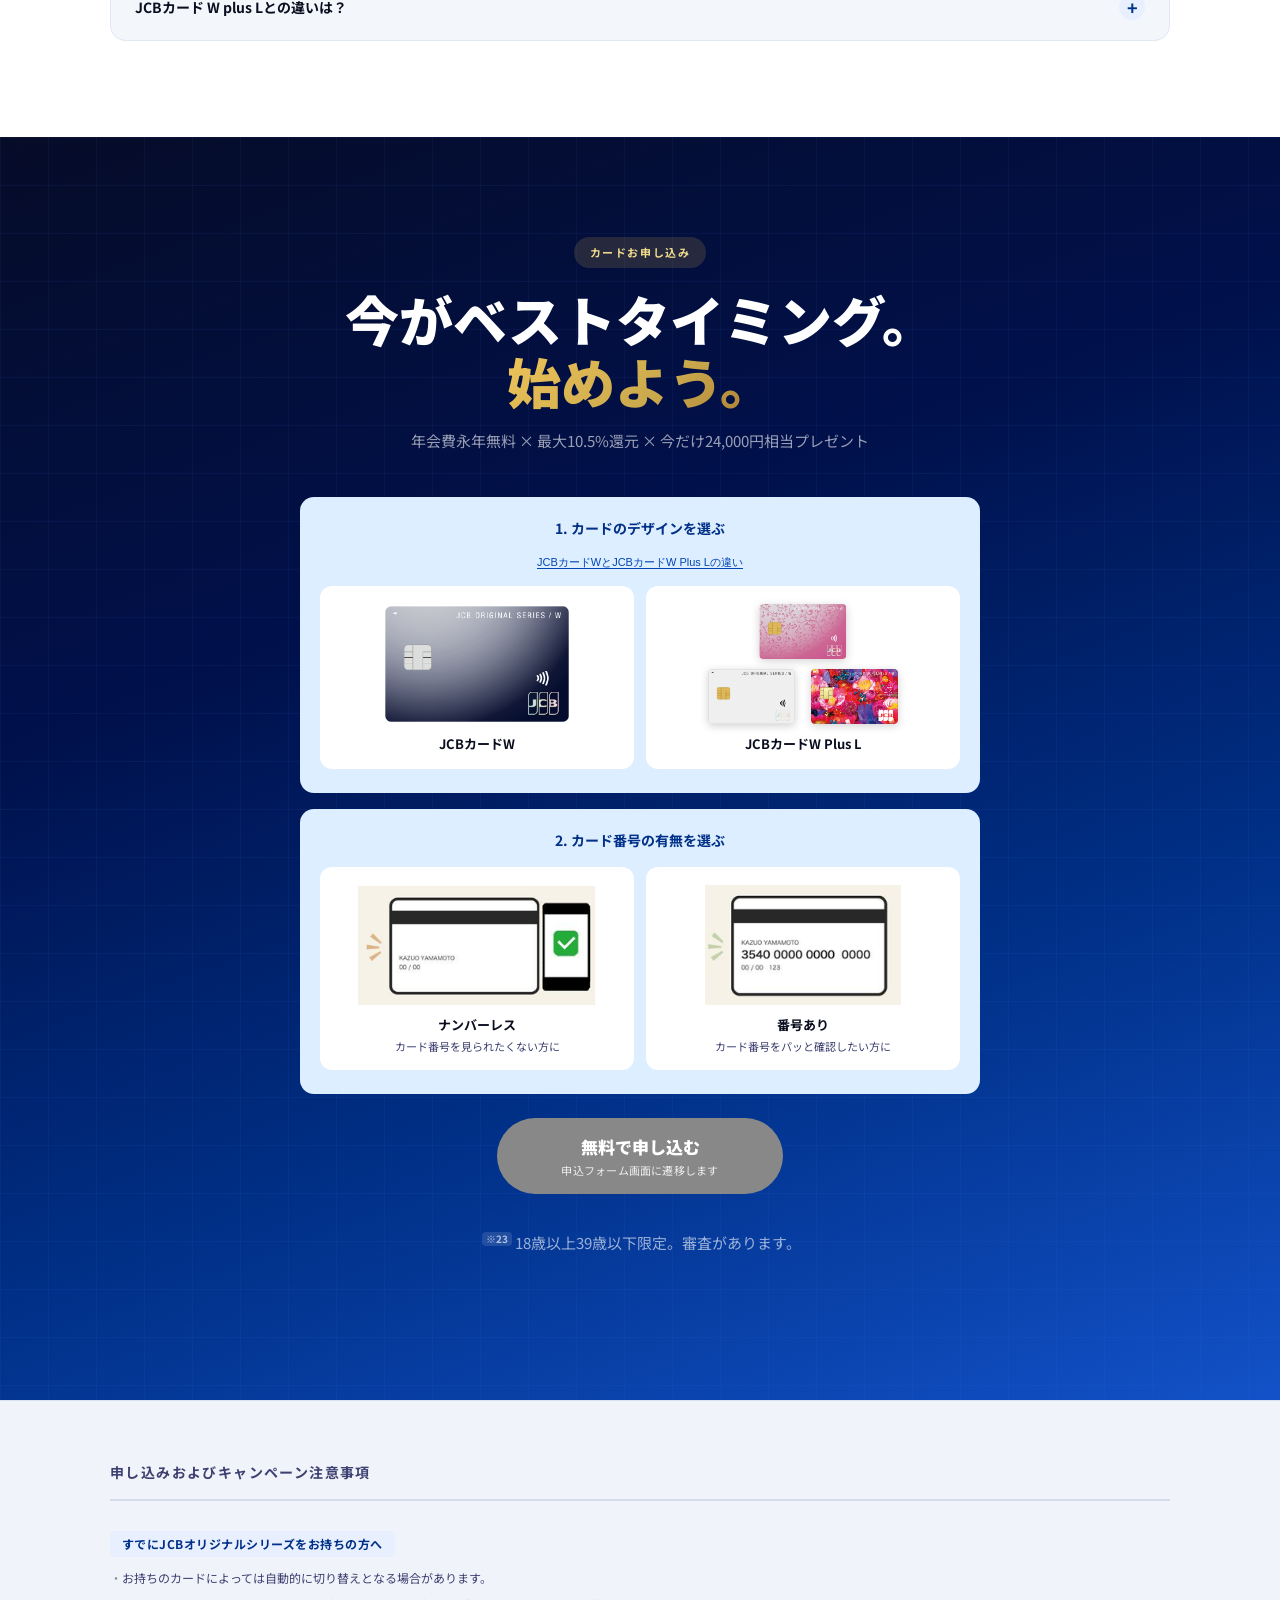
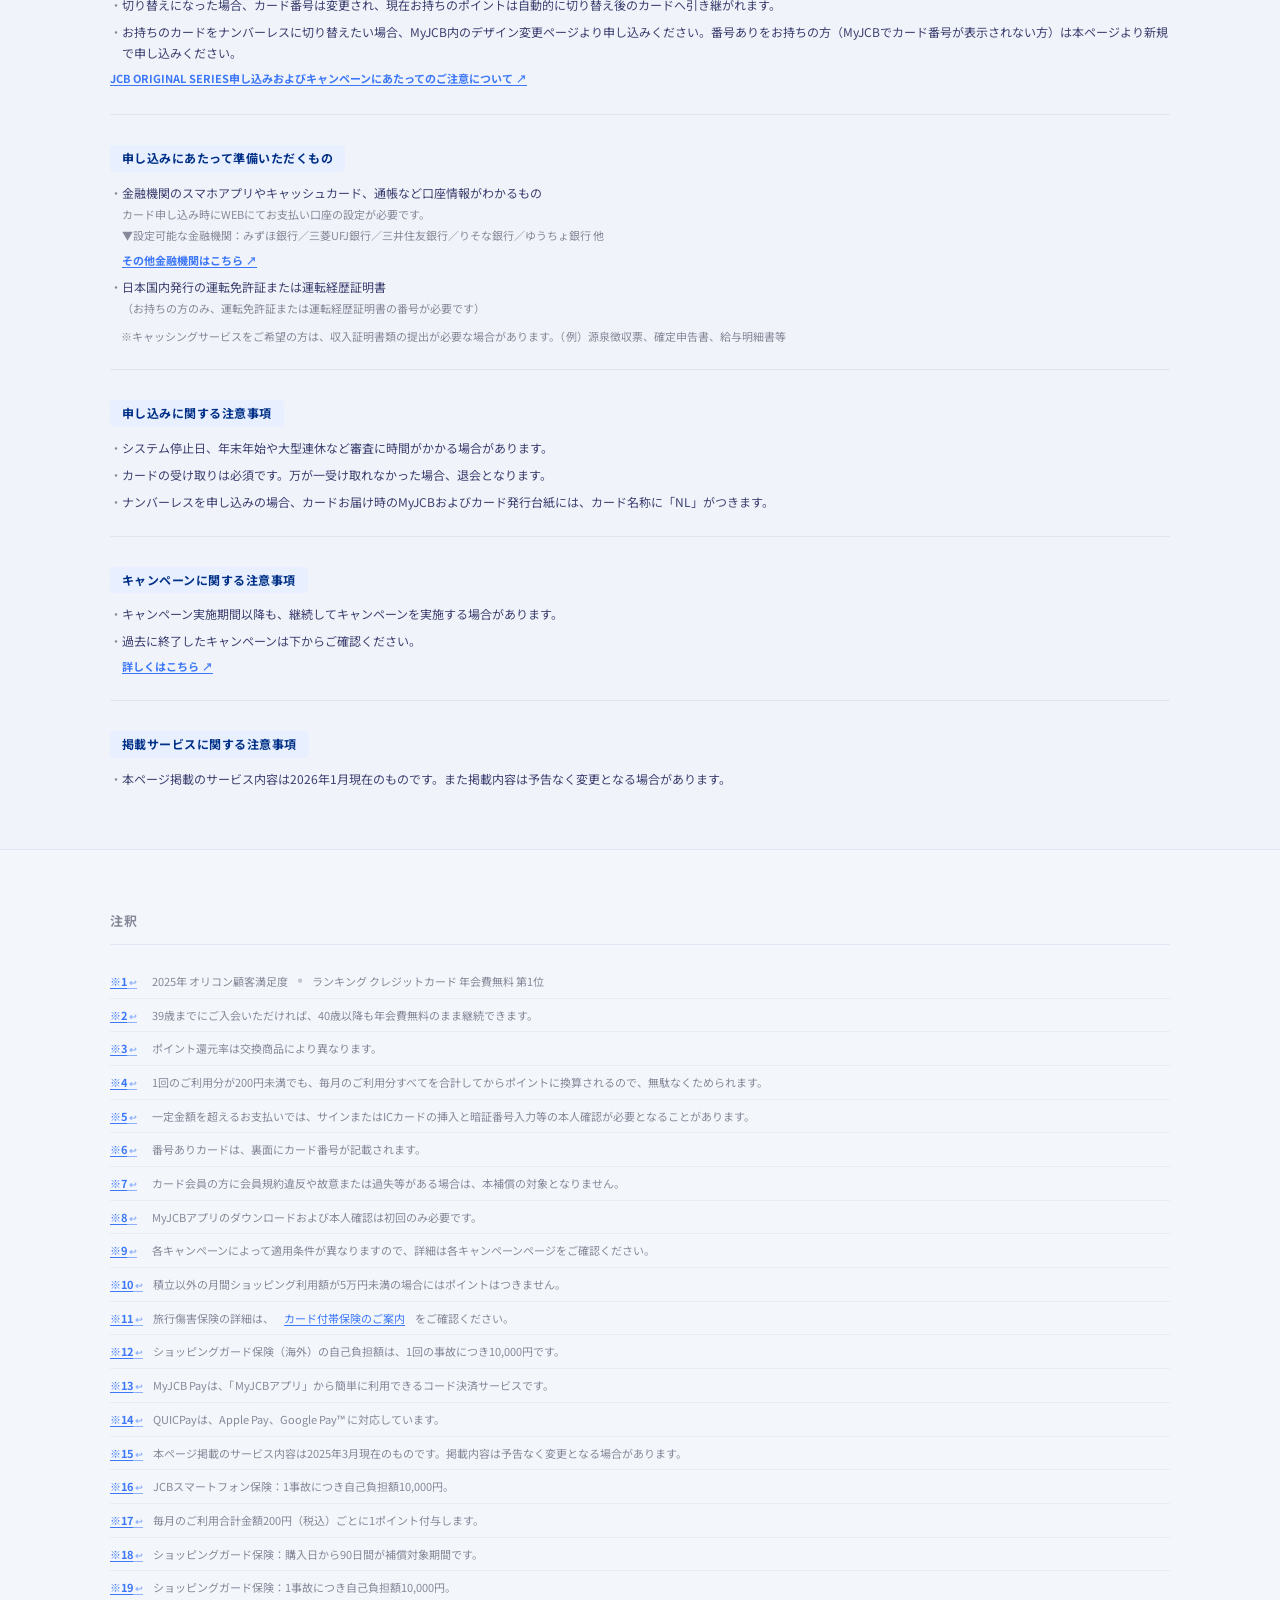
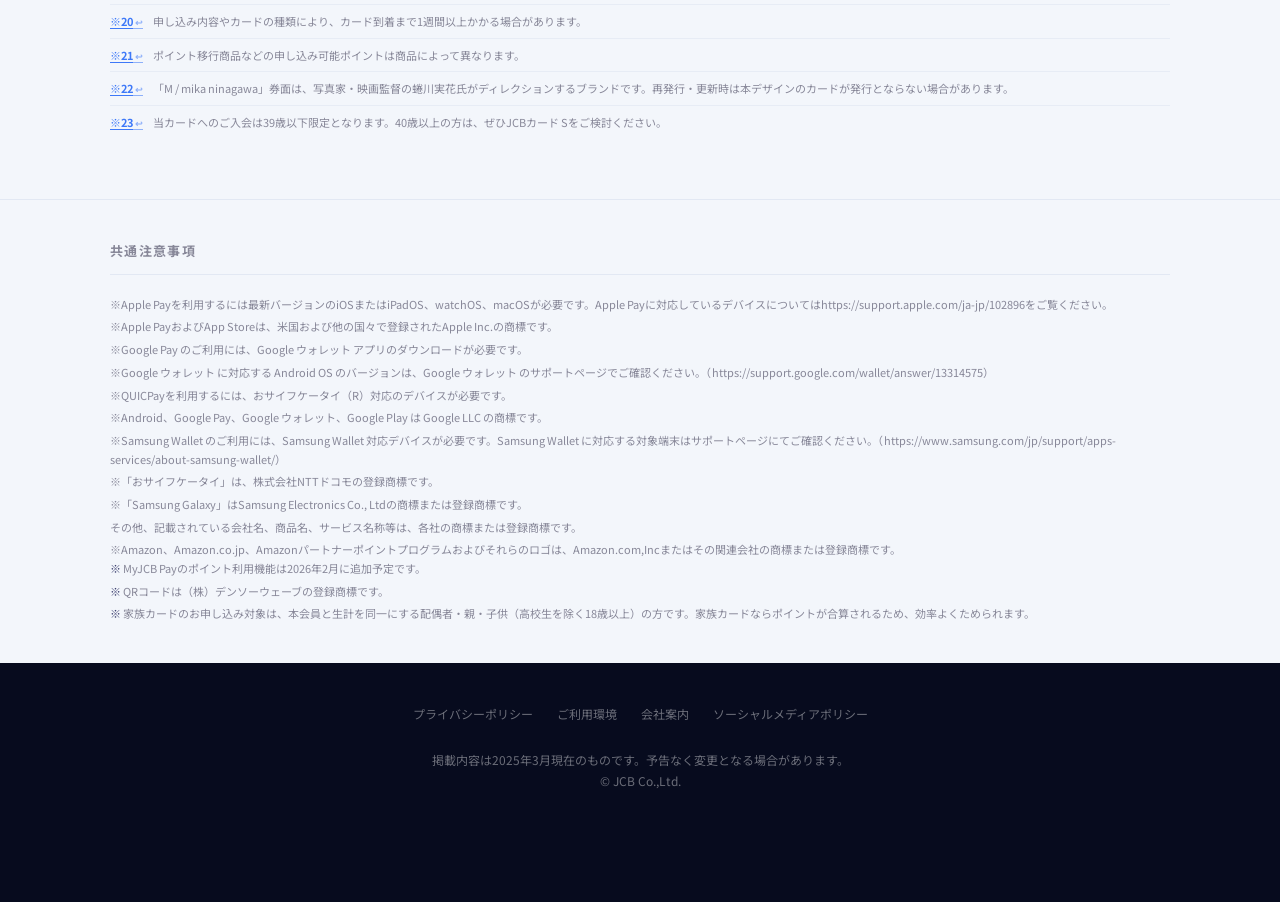
==== commit 6537d6f4: "Redesign faith LP: benefits tiles, simulations, unified CTA buttons - Add 8-tile benefits grid (FAIT" ====
--- a/card_w/index.html
+++ b/card_w/index.html
@@ -92,7 +92,7 @@
   <div class="campaign-inner">
     <span class="campaign-label">期間限定</span>
     <div class="campaign-text">今なら最大<span>24,000</span>円相当プレゼント！</div>
-    <div class="campaign-sub">詳細を見る →</div>
+    <div class="campaign-sub">詳細を見る ↓</div>
   </div>
 </a>
 
@@ -987,7 +987,7 @@
     <a href="#">ソーシャルメディアポリシー</a>
   </div>
   <p>掲載内容は2025年3月現在のものです。予告なく変更となる場合があります。<br>
-  © JCB Co.,Ltd. — これはClaudeによるデザインリニューアル案です（非公式）</p>
+  © JCB Co.,Ltd.</p>
 </footer>
 
 <!-- STICKY CTA -->
--- a/card_w/css/style.css
+++ b/card_w/css/style.css
@@ -99,10 +99,11 @@
     position: fixed; top: 0; right: 0; bottom: 0;
     width: 280px; background: var(--white);
     box-shadow: -8px 0 48px rgba(0,0,0,0.12);
-    z-index: 99; padding: 130px 32px 40px;
+    z-index: 99; padding: 130px 32px 100px;
     transform: translateX(100%);
     transition: transform 0.35s cubic-bezier(0.23,1,0.32,1);
     display: flex; flex-direction: column; gap: 4px;
+    overflow-y: auto;
   }
   .nav-drawer.open { transform: translateX(0); }
   .nav-drawer a {
@@ -810,7 +811,7 @@
     transition: max-height 0.6s ease, padding 0.6s ease;
     padding: 0 32px;
   }
-  .tsumitate-collapse.open { max-height: 1000px; padding: 96px 32px; }
+  .tsumitate-collapse.open { max-height: 1000px; padding: 32px 32px 96px; }
   .tsumitate-connector {
     display: flex; align-items: center; justify-content: center;
     gap: 16px; margin-bottom: 36px;
@@ -1585,7 +1586,7 @@
   /* ── FOOTER ── */
   footer {
     background: #070b1e; color: rgba(255,255,255,0.4);
-    padding: 40px 32px; text-align: center; font-size: 12px; line-height: 1.8;
+    padding: 40px 32px 110px; text-align: center; font-size: 12px; line-height: 1.8;
   }
   footer a { color: rgba(255,255,255,0.4); text-decoration: none; }
   footer a:hover { color: rgba(255,255,255,0.85); }
@@ -1618,7 +1619,7 @@
     .top-bar { padding: 8px 20px; }
     nav { padding: 14px 20px; }
     section { padding: 72px 20px; }
-    .tsumitate-collapse.open { padding: 72px 20px; }
+    .tsumitate-collapse.open { padding: 24px 20px 72px; }
     .hero { height: auto; min-height: 560px; padding: 156px 20px 72px; }
     .hero-left { display: flex; flex-direction: column; align-items: stretch; }
     .hero-sub { margin-bottom: 0; }
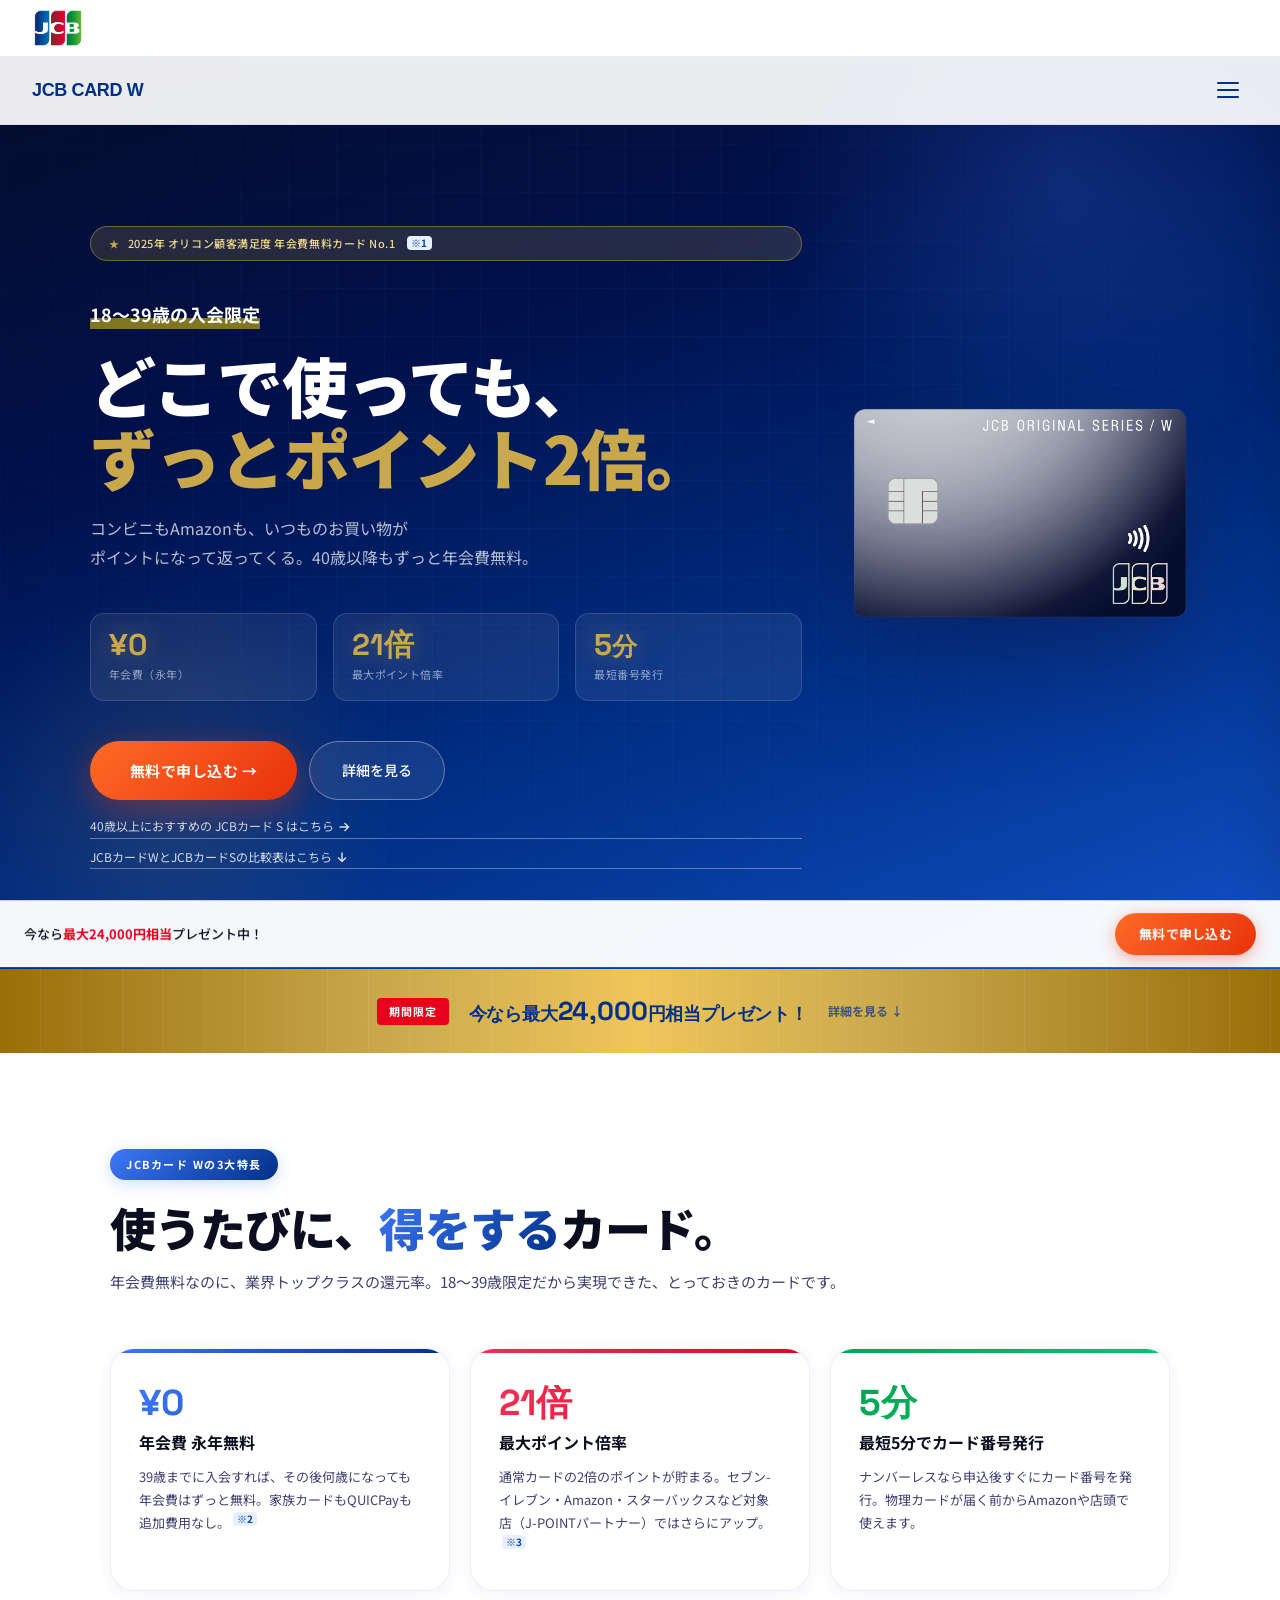
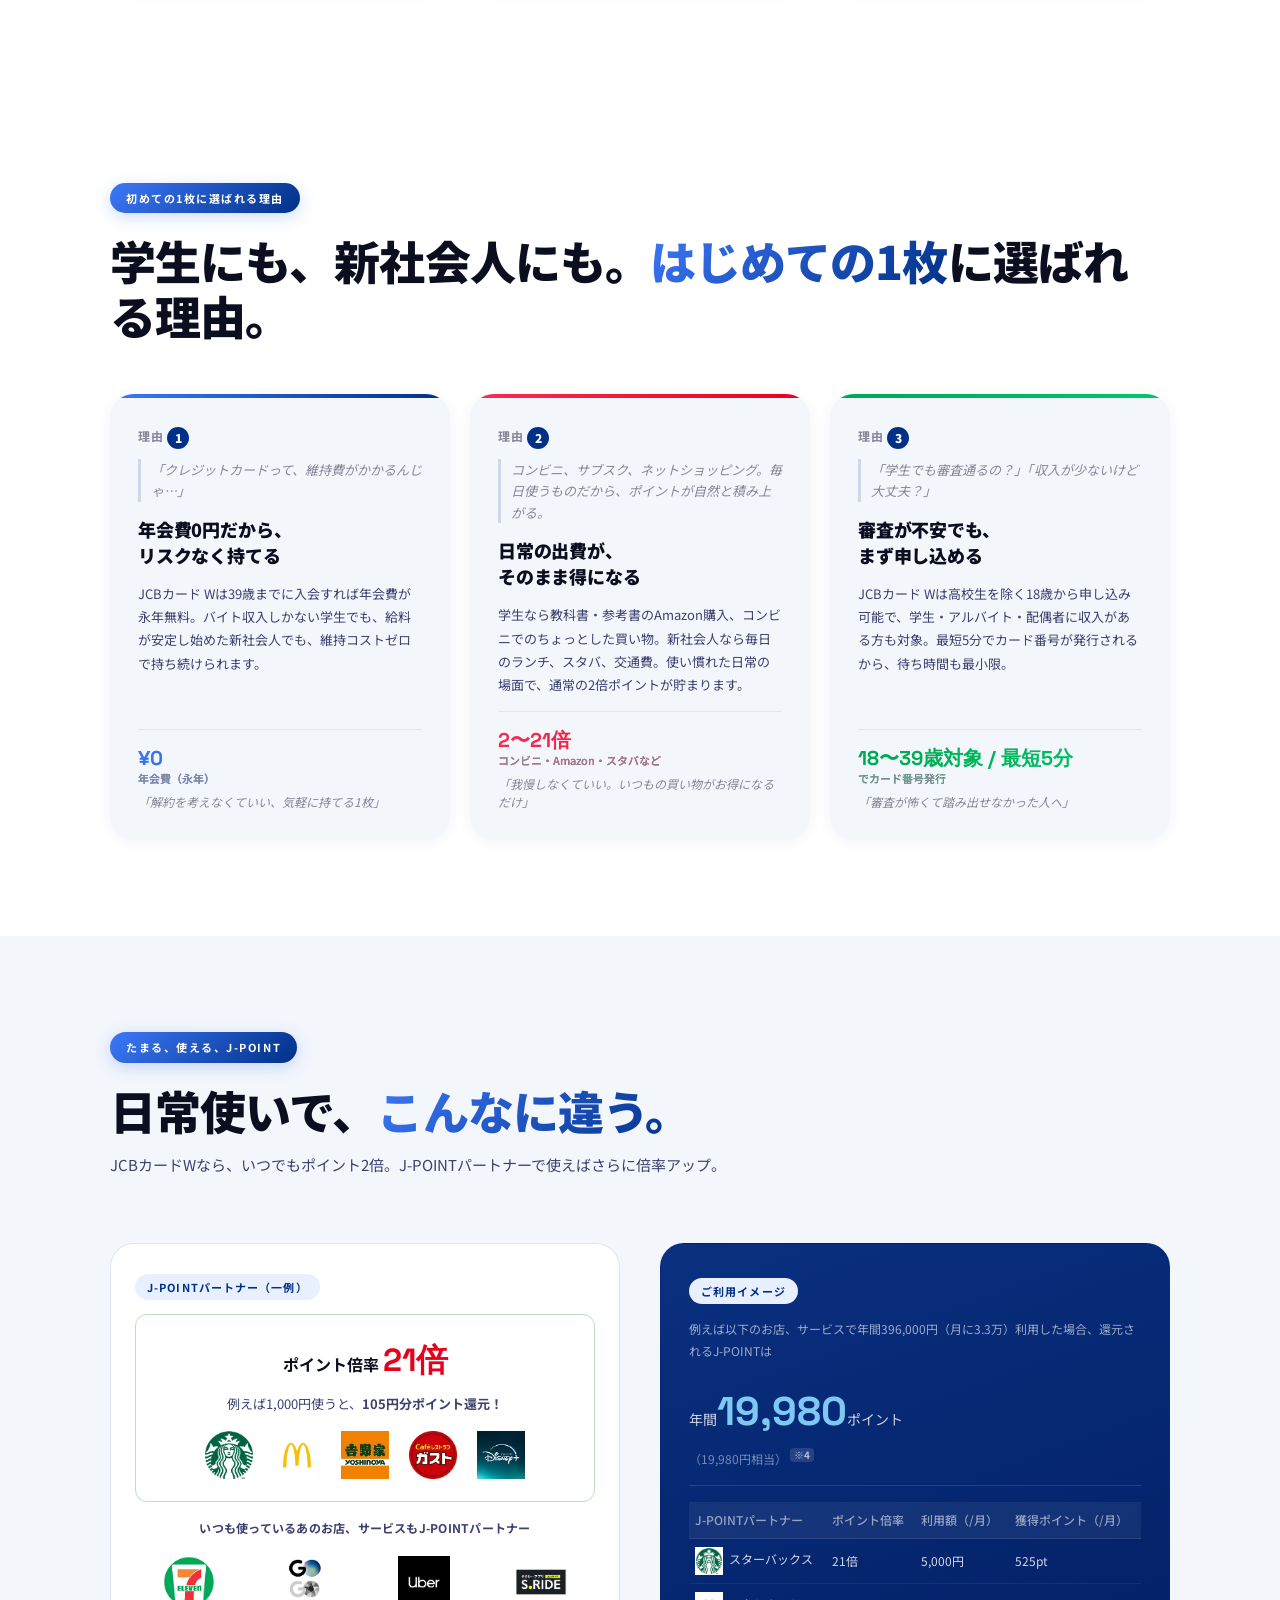
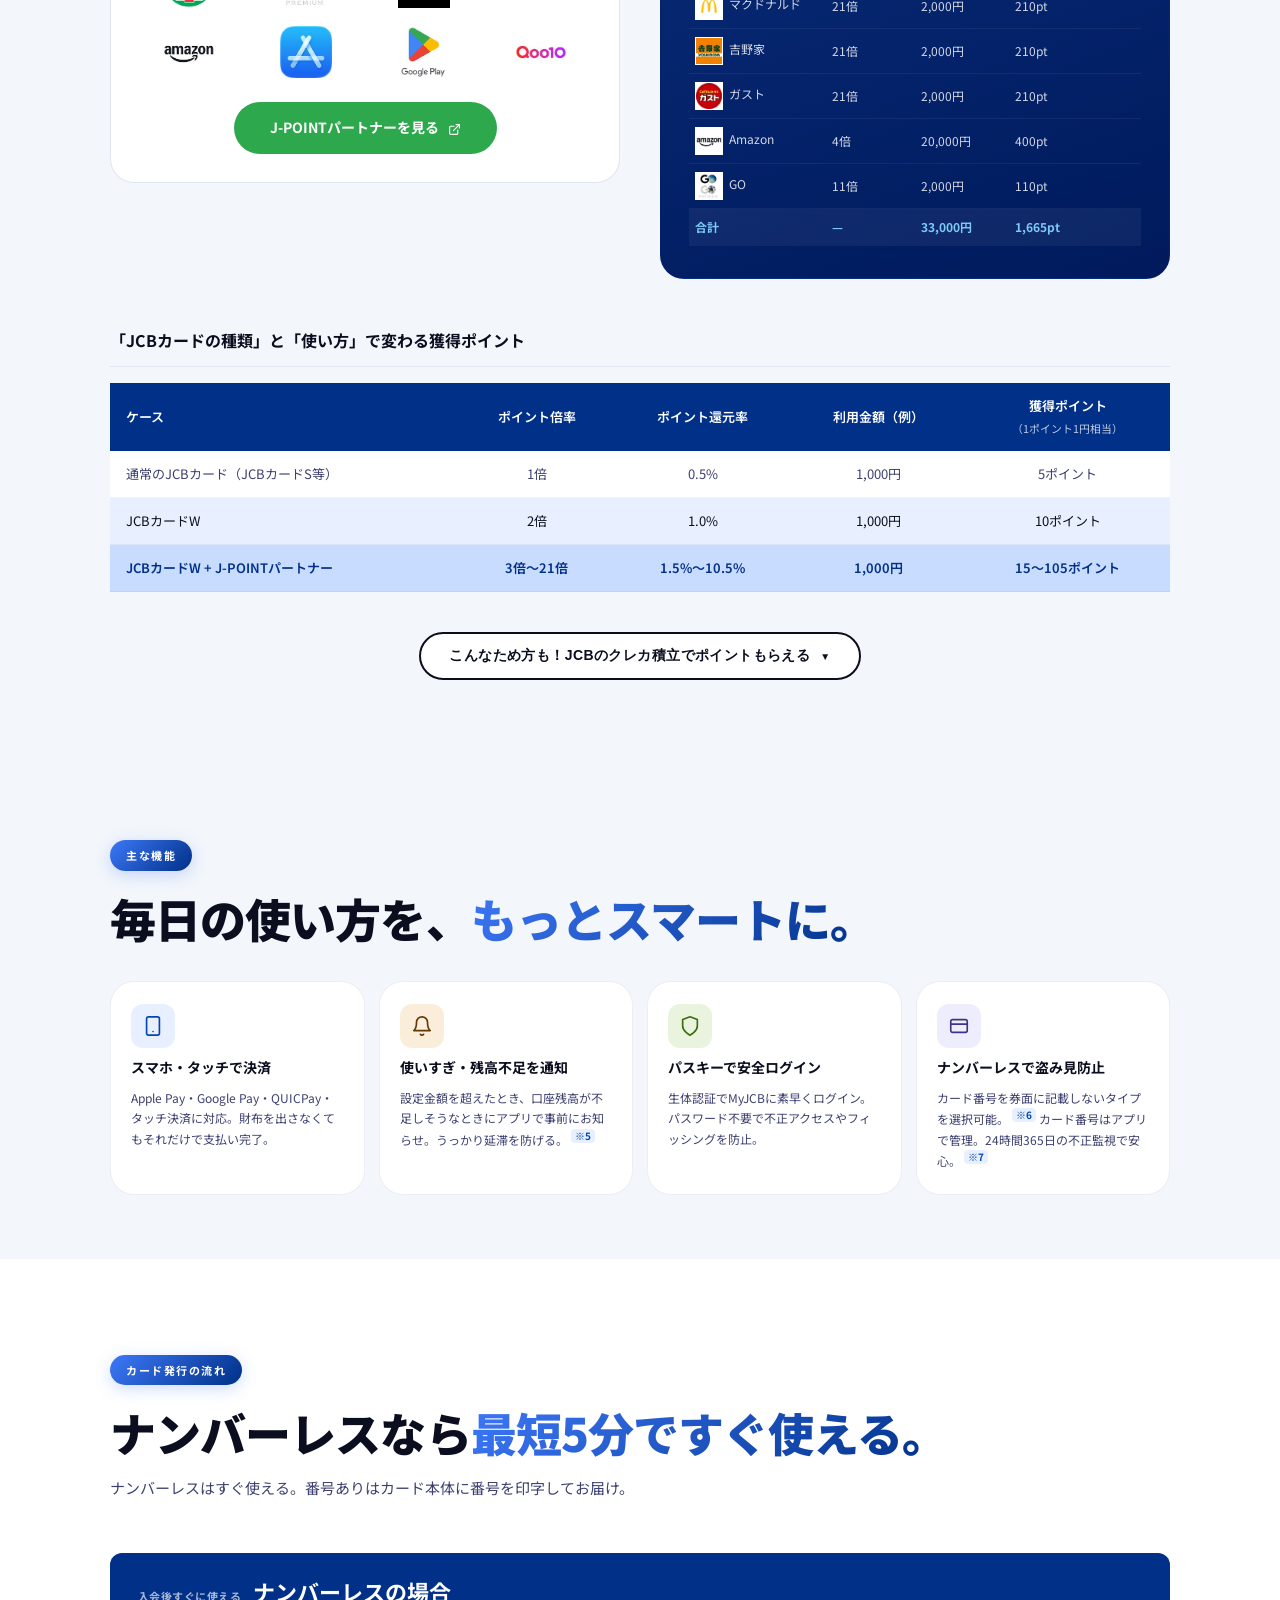
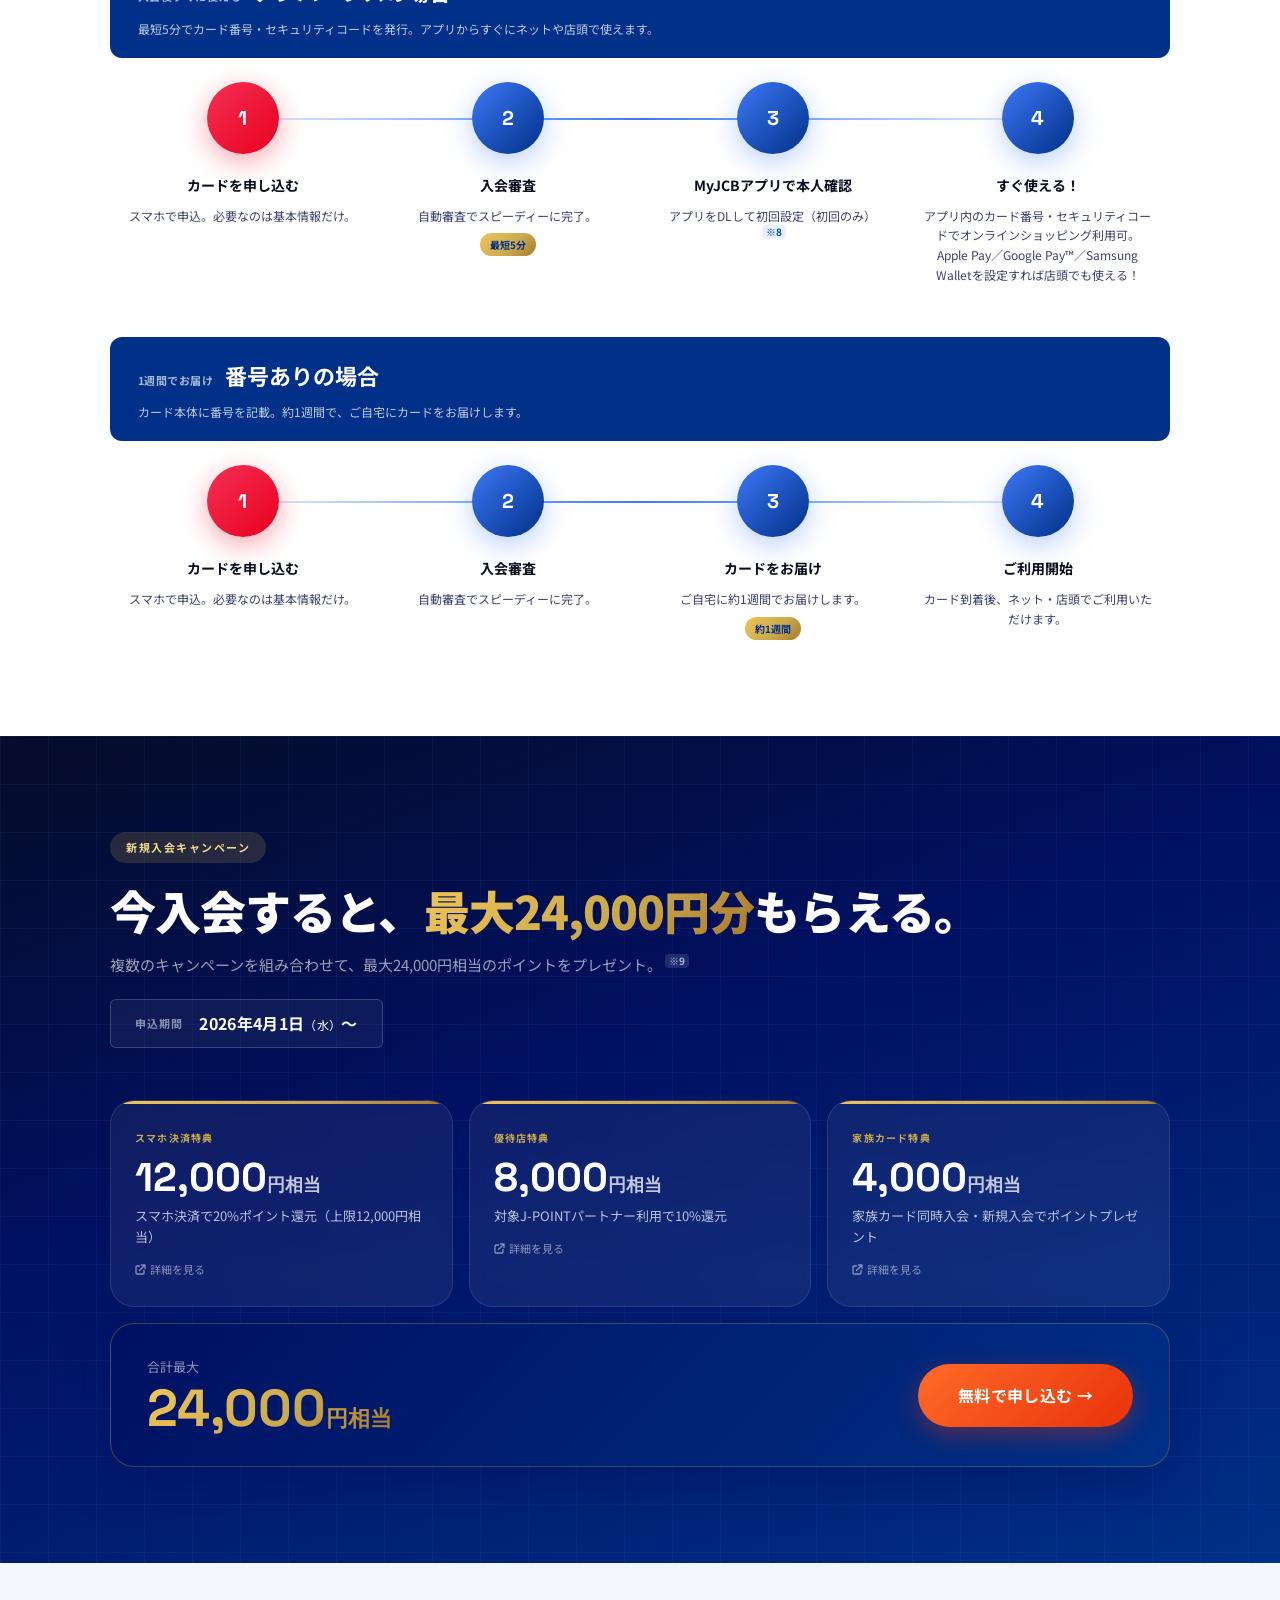
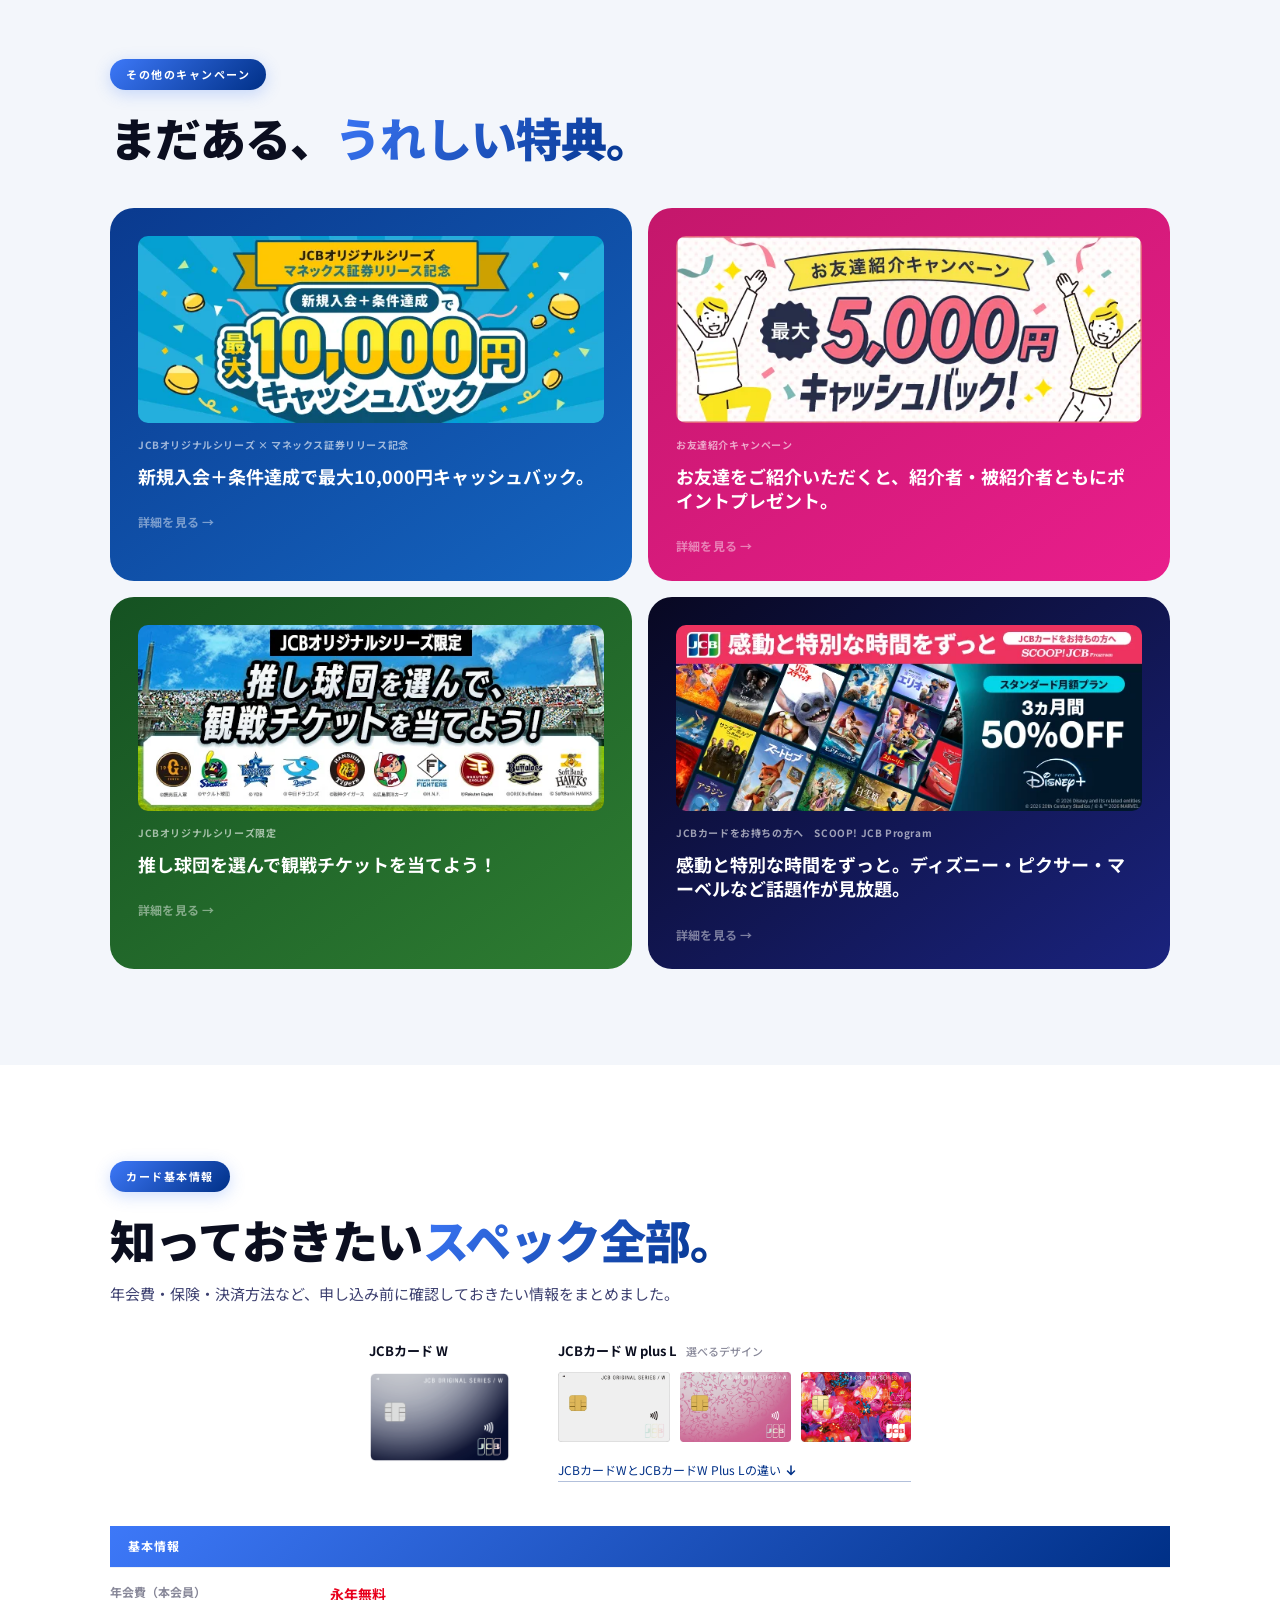
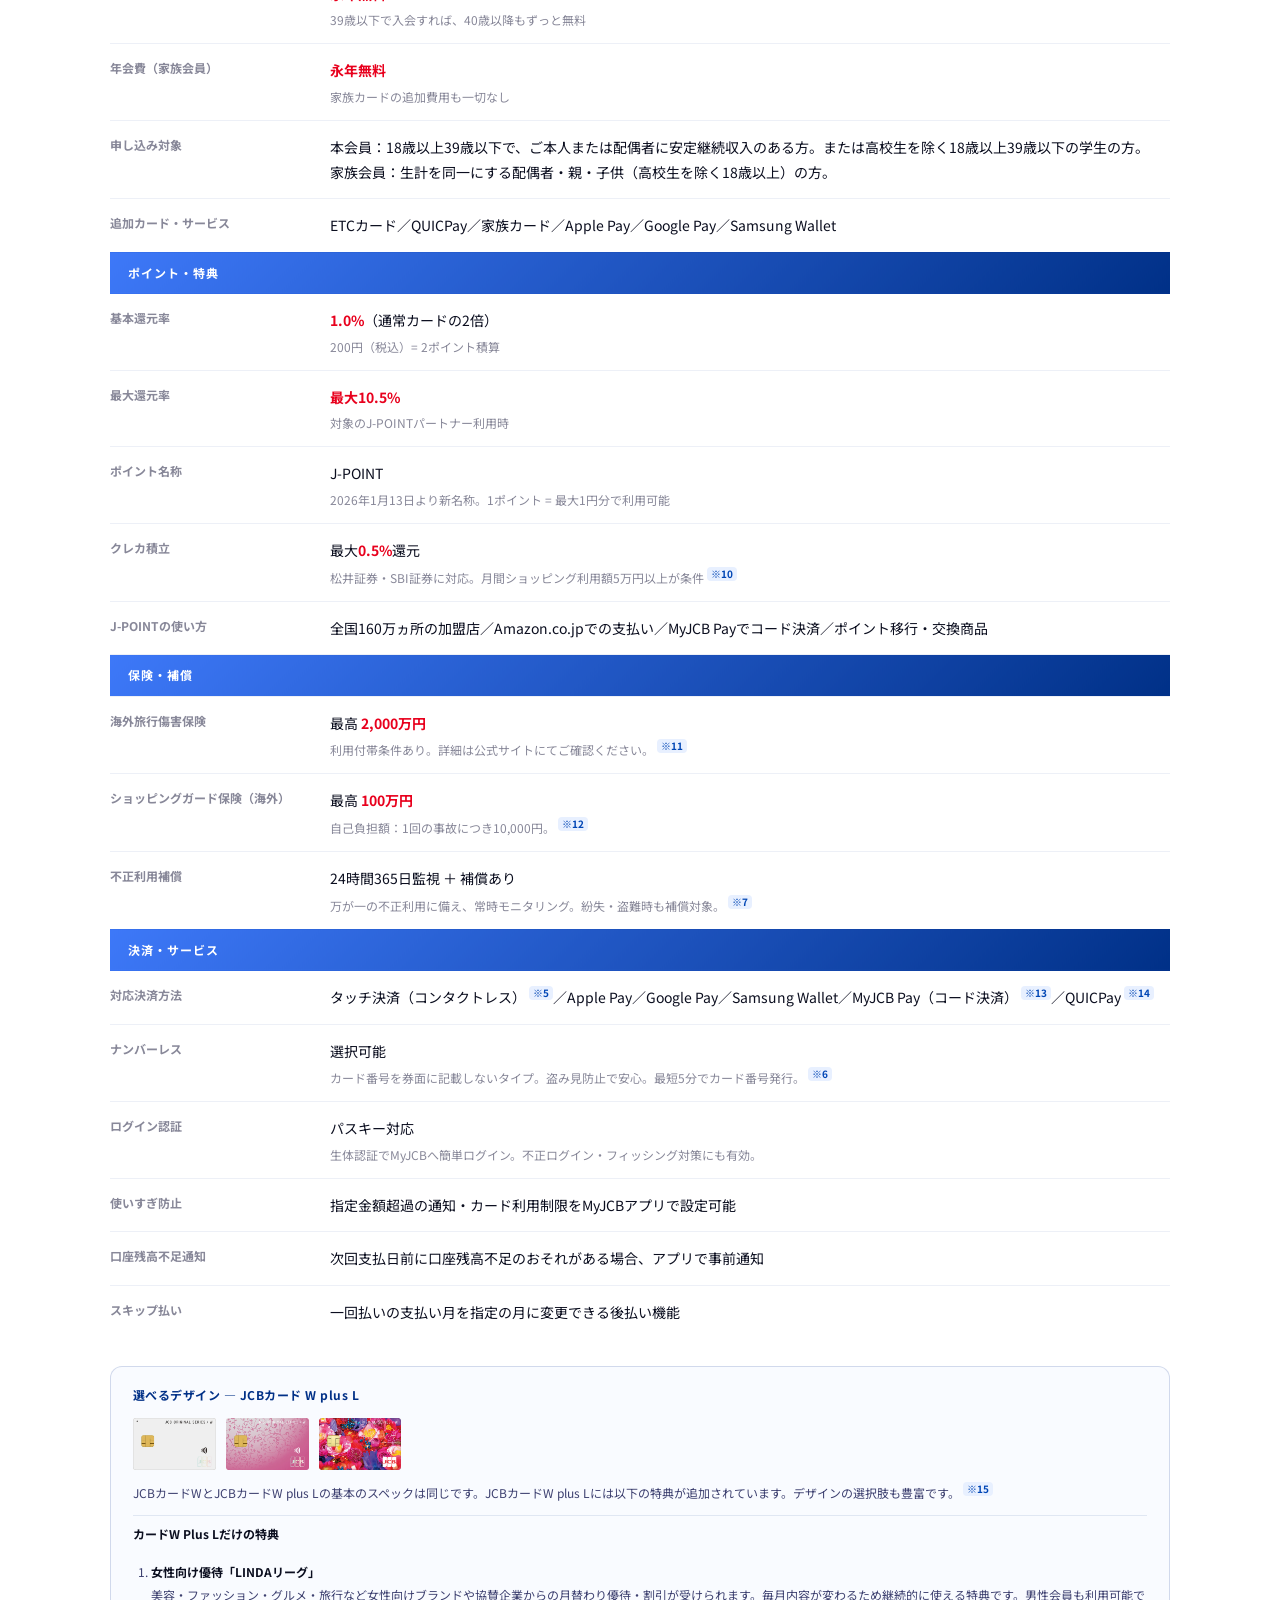
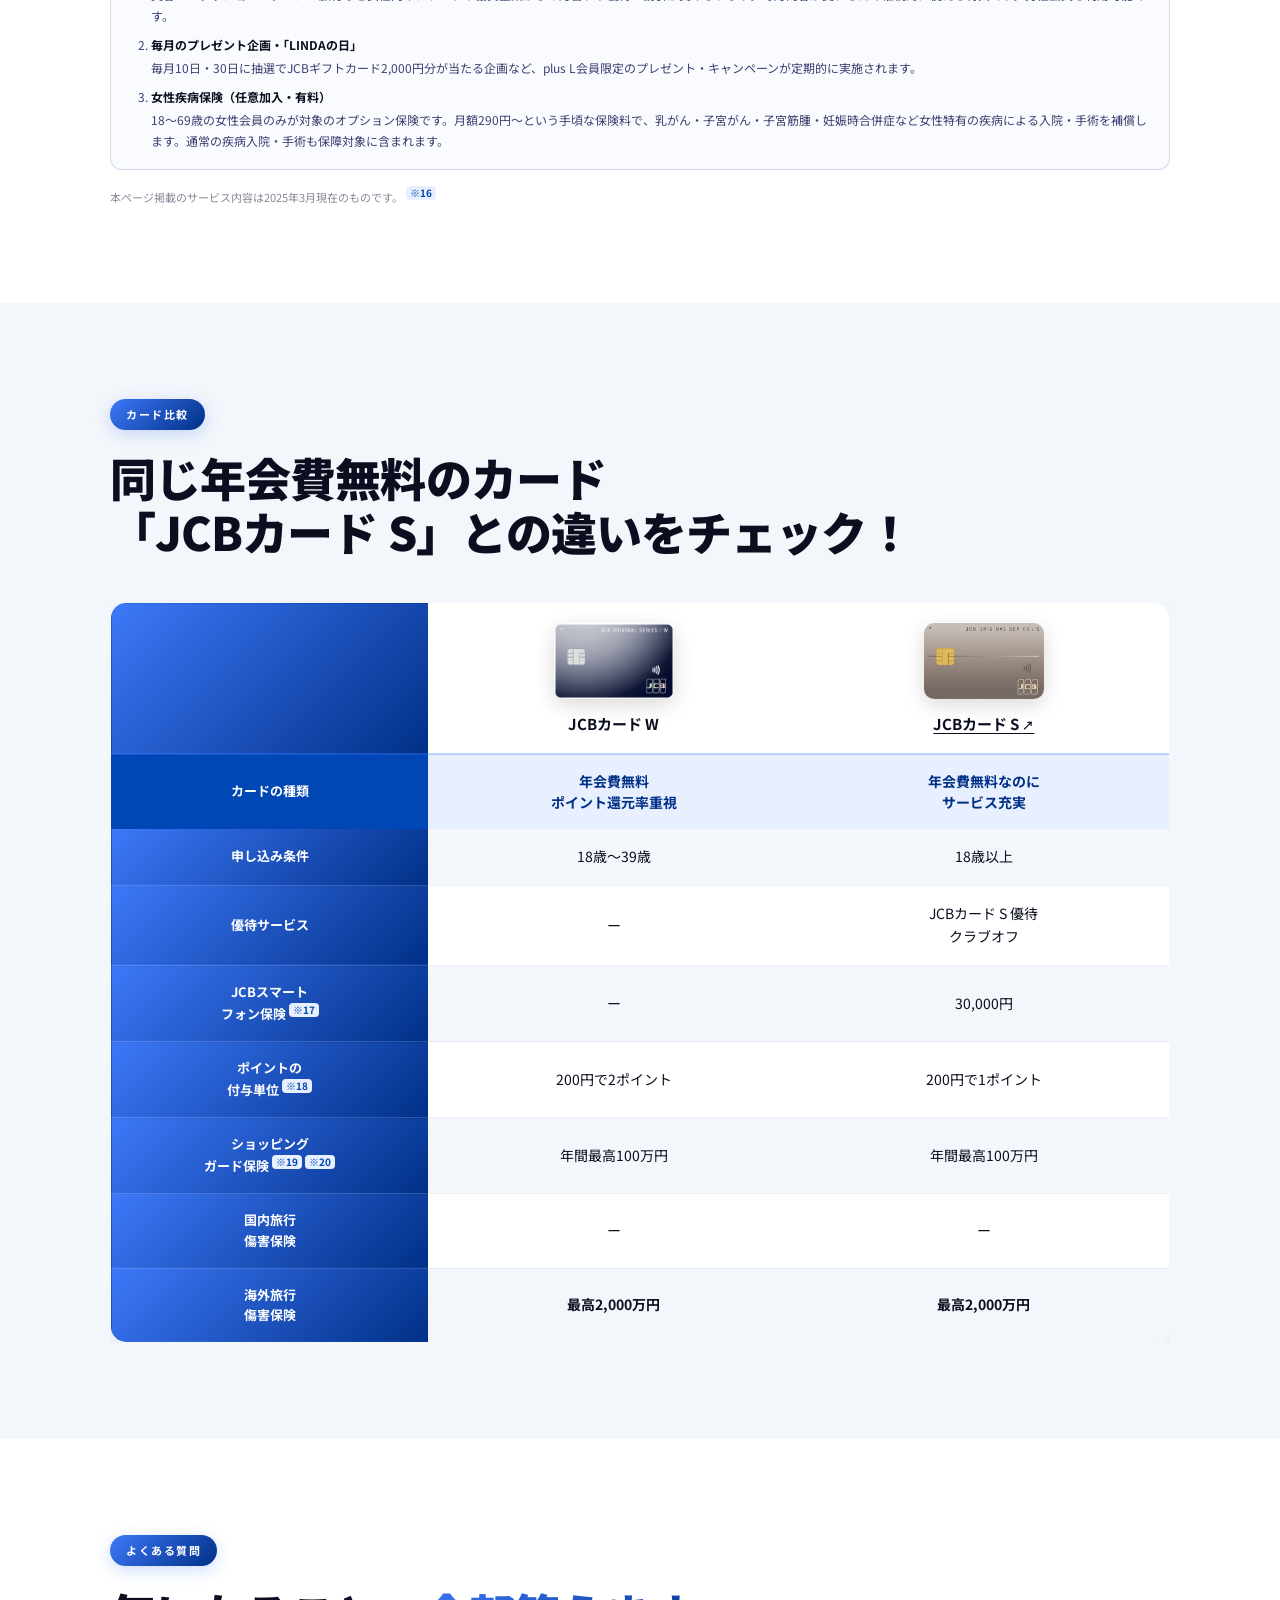
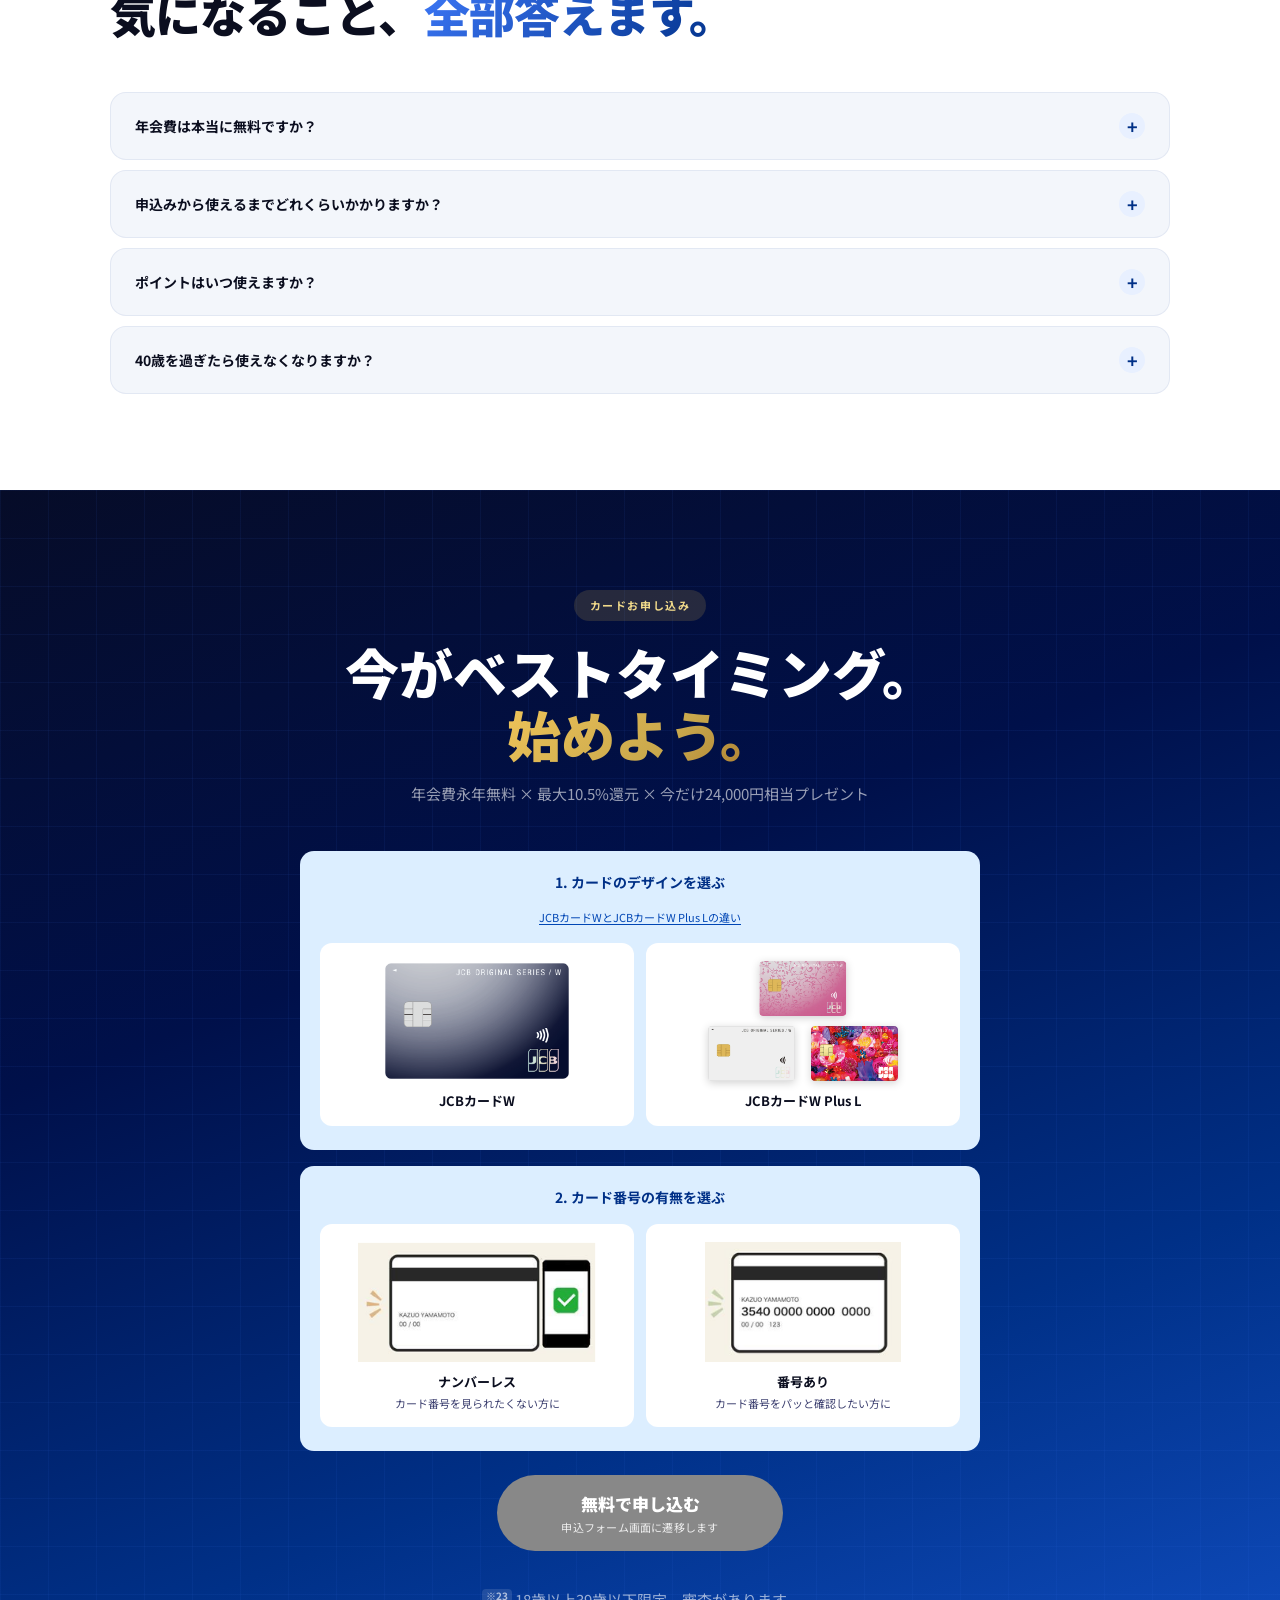
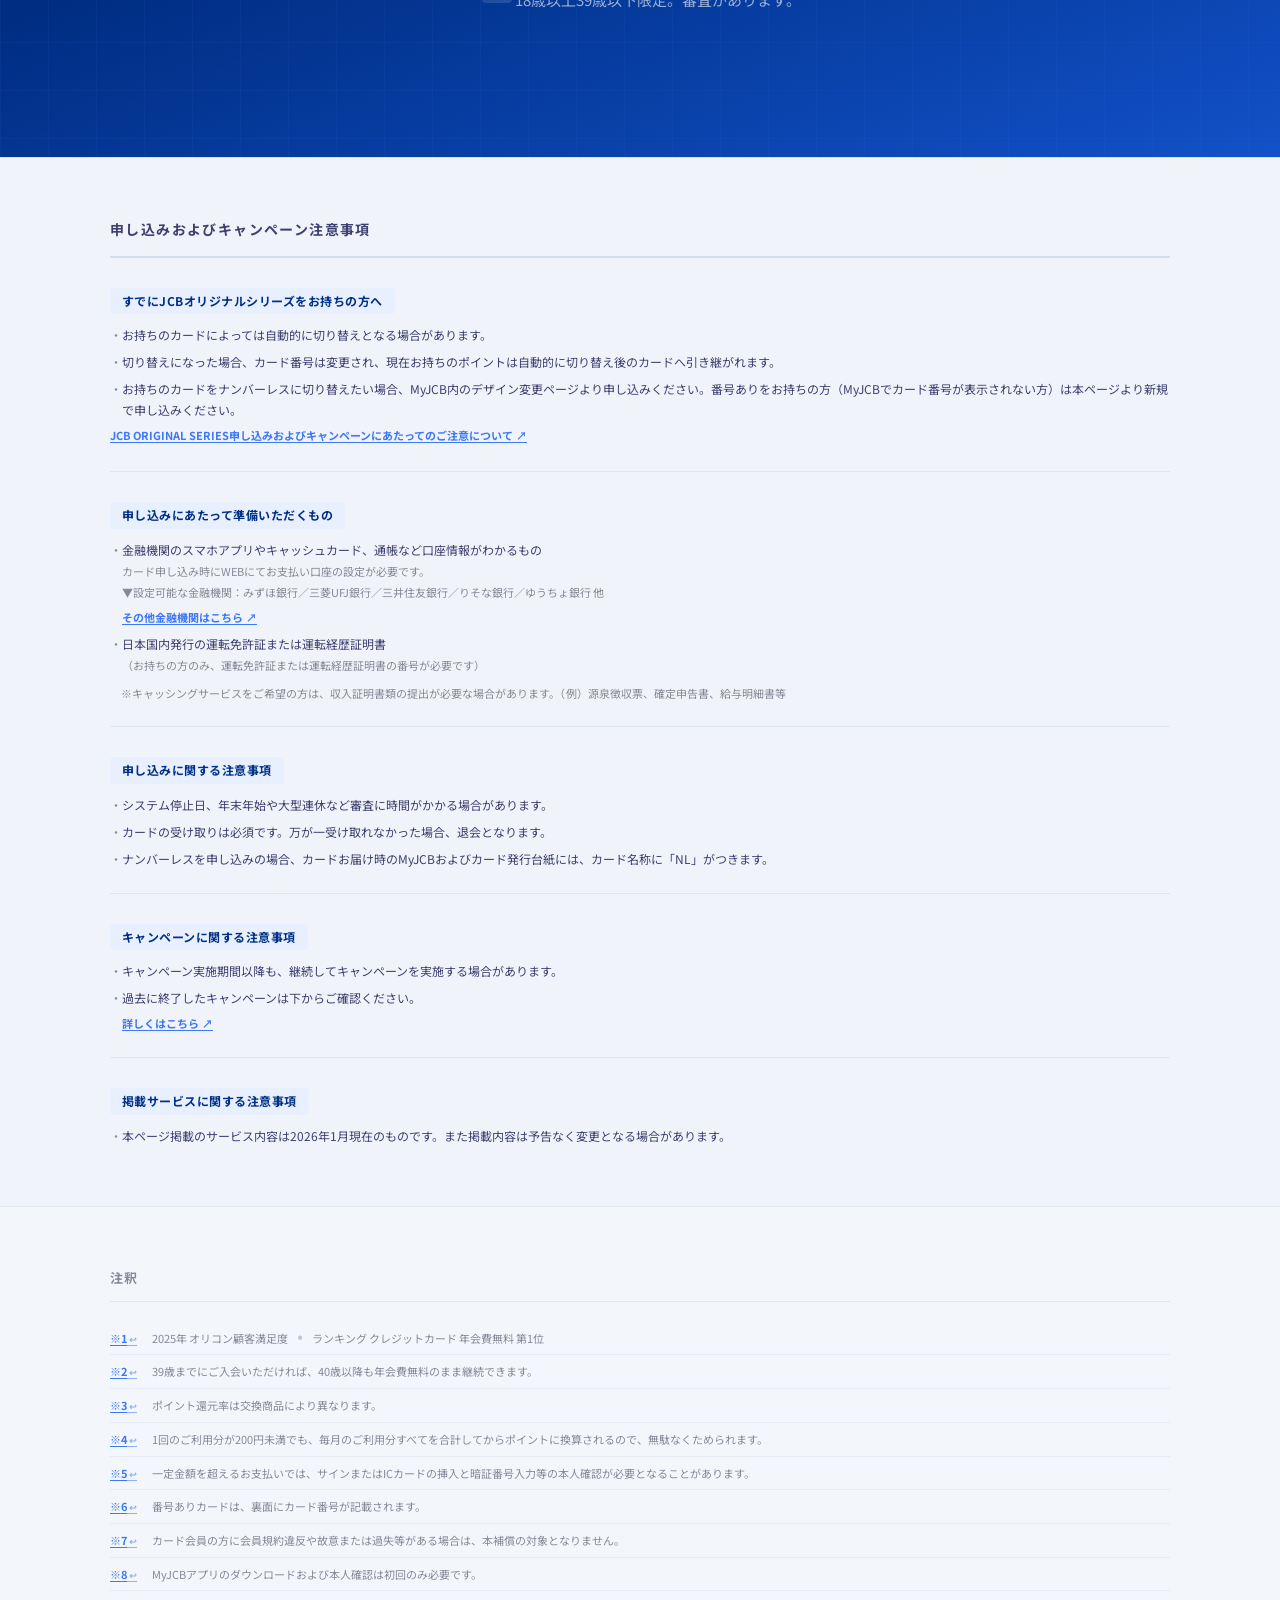
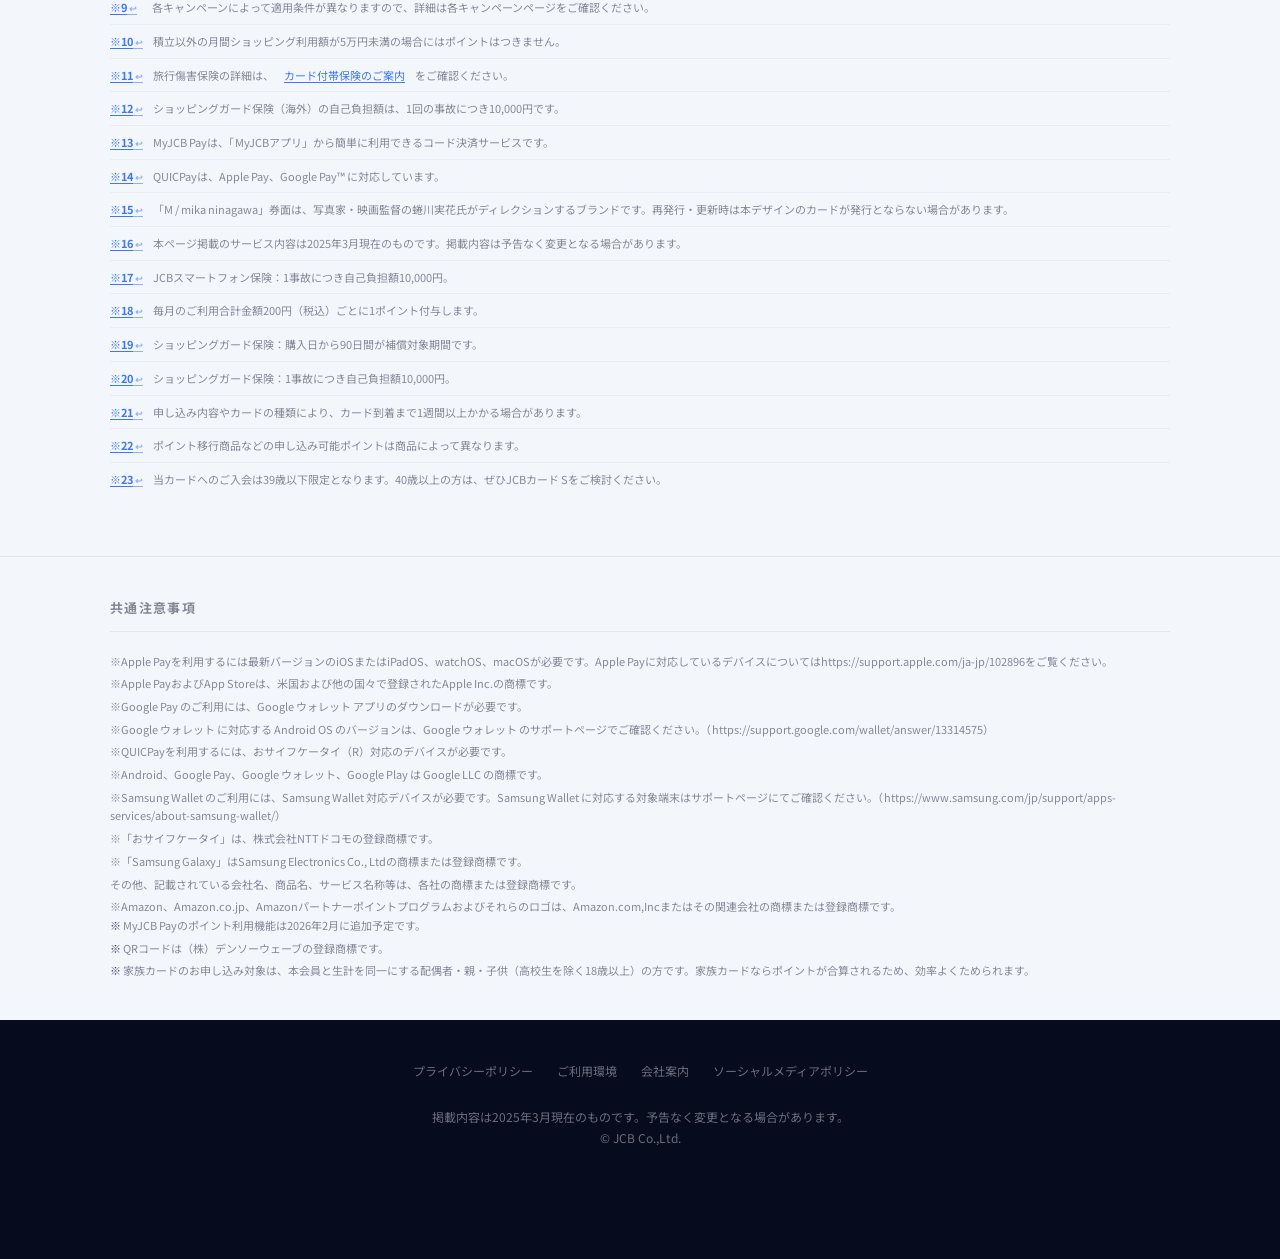
==== commit 12a1c58b: "Add plus L supplement box in spec section; remove FAQ duplicate - Add #plusl-info block below spec t" ====
--- a/card_w/index.html
+++ b/card_w/index.html
@@ -580,7 +580,7 @@
             <img src="images/card_pink.webp" alt="JCBカード W plus L ピンク">
             <img src="images/card_mika.png" alt="JCBカード W plus L M/mika ninagawa">
           </div>
-          <a href="#faq" class="spec-design-faq-link" onclick="openFaqAndScroll('faq-plusl')">JCBカードWとJCBカードW Plus Lの違い<svg width="12" height="12" viewBox="0 0 12 12" fill="none" xmlns="http://www.w3.org/2000/svg" style="margin-left:4px;vertical-align:middle;"><path d="M6 2v8M2.5 7l3.5 3.5L9.5 7" stroke="currentColor" stroke-width="1.5" stroke-linecap="round" stroke-linejoin="round"/></svg></a>
+          <a href="#plusl-info" class="spec-design-faq-link">JCBカードWとJCBカードW Plus Lの違い<svg width="12" height="12" viewBox="0 0 12 12" fill="none" xmlns="http://www.w3.org/2000/svg" style="margin-left:4px;vertical-align:middle;"><path d="M6 2v8M2.5 7l3.5 3.5L9.5 7" stroke="currentColor" stroke-width="1.5" stroke-linecap="round" stroke-linejoin="round"/></svg></a>
         </div>
       </div>
     </div>
@@ -669,6 +669,21 @@
         <td class="sst-val">一回払いの支払い月を指定の月に変更できる後払い機能</td>
       </tr>
     </table>
+    <div class="plusl-supplement reveal" id="plusl-info">
+      <div class="plusl-supplement-head">選べるデザイン — JCBカード W plus L</div>
+      <div class="plusl-supplement-cards">
+        <img src="images/card_white.webp" alt="JCBカード W plus L ホワイト">
+        <img src="images/card_pink.webp" alt="JCBカード W plus L ピンク">
+        <img src="images/card_mika.png" alt="JCBカード W plus L M/mika ninagawa">
+      </div>
+      <p class="plusl-supplement-lead">JCBカードWとJCBカードW plus Lの基本のスペックは同じです。JCBカードW plus Lには以下の特典が追加されています。デザインの選択肢も豊富です。<a href="#fn16" class="fn-link">※16</a></p>
+      <div class="plusl-supplement-feat-title">カードW Plus Lだけの特典</div>
+      <ol class="plusl-supplement-feats">
+        <li><strong>女性向け優待「LINDAリーグ」</strong>美容・ファッション・グルメ・旅行など女性向けブランドや協賛企業からの月替わり優待・割引が受けられます。毎月内容が変わるため継続的に使える特典です。男性会員も利用可能です。</li>
+        <li><strong>毎月のプレゼント企画・「LINDAの日」</strong>毎月10日・30日に抽選でJCBギフトカード2,000円分が当たる企画など、plus L会員限定のプレゼント・キャンペーンが定期的に実施されます。</li>
+        <li><strong>女性疾病保険（任意加入・有料）</strong>18〜69歳の女性会員のみが対象のオプション保険です。月額290円〜という手頃な保険料で、乳がん・子宮がん・子宮筋腫・妊娠時合併症など女性特有の疾病による入院・手術を補償します。通常の疾病入院・手術も保障対象に含まれます。</li>
+      </ol>
+    </div>
     <div class="spec-note">本ページ掲載のサービス内容は2025年3月現在のものです。<a href="#fn22" class="fn-link">※22</a></div>
 
   </div>
@@ -775,27 +790,6 @@
         </button>
         <div class="faq-a">申し込みは39歳以下限定ですが、一度入会すれば40歳以降も同じ条件で継続して使えます。年会費も引き続き無料です。<a href="#fn2" class="fn-link">※2</a></div>
       </div>
-      <div class="faq-item" id="faq-plusl">
-        <button class="faq-q" onclick="toggleFaq(this)">
-          JCBカード W plus Lとの違いは？<div class="faq-icon">+</div>
-        </button>
-        <div class="faq-a">基本のスペックは同じです。JCBカード W plus Lには以下の特典が追加されています。デザインの選択肢も豊富です。<a href="#fn16" class="fn-link">※16</a>
-          <ol>
-            <li>
-              <strong>女性向け優待「LINDAリーグ」</strong>
-              美容・ファッション・グルメ・旅行など女性向けブランドや協賛企業からの月替わり優待・割引が受けられます。毎月内容が変わるため継続的に使える特典です。男性会員も利用可能です。
-            </li>
-            <li>
-              <strong>毎月のプレゼント企画・「LINDAの日」</strong>
-              毎月10日・30日に抽選でJCBギフトカード2,000円分が当たる企画など、plus L会員限定のプレゼント・キャンペーンが定期的に実施されます。
-            </li>
-            <li>
-              <strong>女性疾病保険（任意加入・有料）</strong>
-              18〜69歳の女性会員のみが対象のオプション保険です。月額290円〜という手頃な保険料で、乳がん・子宮がん・子宮筋腫・妊娠時合併症など女性特有の疾病による入院・手術を補償します。通常の疾病入院・手術も保障対象に含まれます。
-            </li>
-          </ol>
-        </div>
-      </div>
     </div>
   </div>
 </section>
@@ -811,7 +805,7 @@
     <!-- Step 1: カード種類 -->
     <div class="apply-selector-group">
       <div class="apply-selector-title">1. カードのデザインを選ぶ</div>
-      <button class="plusl-faq-link" onclick="openFaqAndScroll('faq-plusl')">JCBカードWとJCBカードW Plus Lの違い</button>
+      <a href="#plusl-info" class="plusl-faq-link">JCBカードWとJCBカードW Plus Lの違い</a>
       <div class="apply-selector-options" id="step-card">
         <button class="apply-option" data-group="card" data-value="w">
           <div class="apply-option-img-wrap">
--- a/card_w/css/style.css
+++ b/card_w/css/style.css
@@ -1179,6 +1179,36 @@
     .sst-label { width: 120px; font-size: 11px; }
     .sst-val { font-size: 13px; }
   }
+  /* ── PLUS L SUPPLEMENT ── */
+  .plusl-supplement {
+    margin-top: 28px;
+    padding: 18px 22px;
+    border: 1.5px solid rgba(0, 48, 135, 0.16);
+    border-radius: 12px;
+    background: rgba(232, 240, 255, 0.28);
+  }
+  .plusl-supplement-head {
+    font-size: 12px; font-weight: 700;
+    color: var(--jcb-blue); letter-spacing: 0.04em;
+    margin-bottom: 12px;
+  }
+  .plusl-supplement-cards {
+    display: flex; gap: 10px; margin-bottom: 12px; flex-wrap: wrap;
+  }
+  .plusl-supplement-cards img { height: 52px; width: auto; }
+  .plusl-supplement-lead {
+    font-size: 12px; color: var(--text-mid); line-height: 1.7; margin-bottom: 12px;
+  }
+  .plusl-supplement-feat-title {
+    font-size: 12px; font-weight: 700; color: var(--text-dark);
+    padding: 8px 0; border-top: 1px solid rgba(0, 48, 135, 0.1); margin-bottom: 8px;
+  }
+  .plusl-supplement-feats {
+    padding-left: 18px; display: flex; flex-direction: column; gap: 8px;
+  }
+  .plusl-supplement-feats li { font-size: 12px; color: var(--text-mid); line-height: 1.75; }
+  .plusl-supplement-feats li strong { display: block; color: var(--text-dark); margin-bottom: 2px; }
+
   .spec-tabs { display: flex; gap: 8px; margin: 40px 0 28px; flex-wrap: wrap; }
   .spec-tab {
     padding: 9px 22px; border-radius: 50px; font-size: 13px; font-weight: 700;
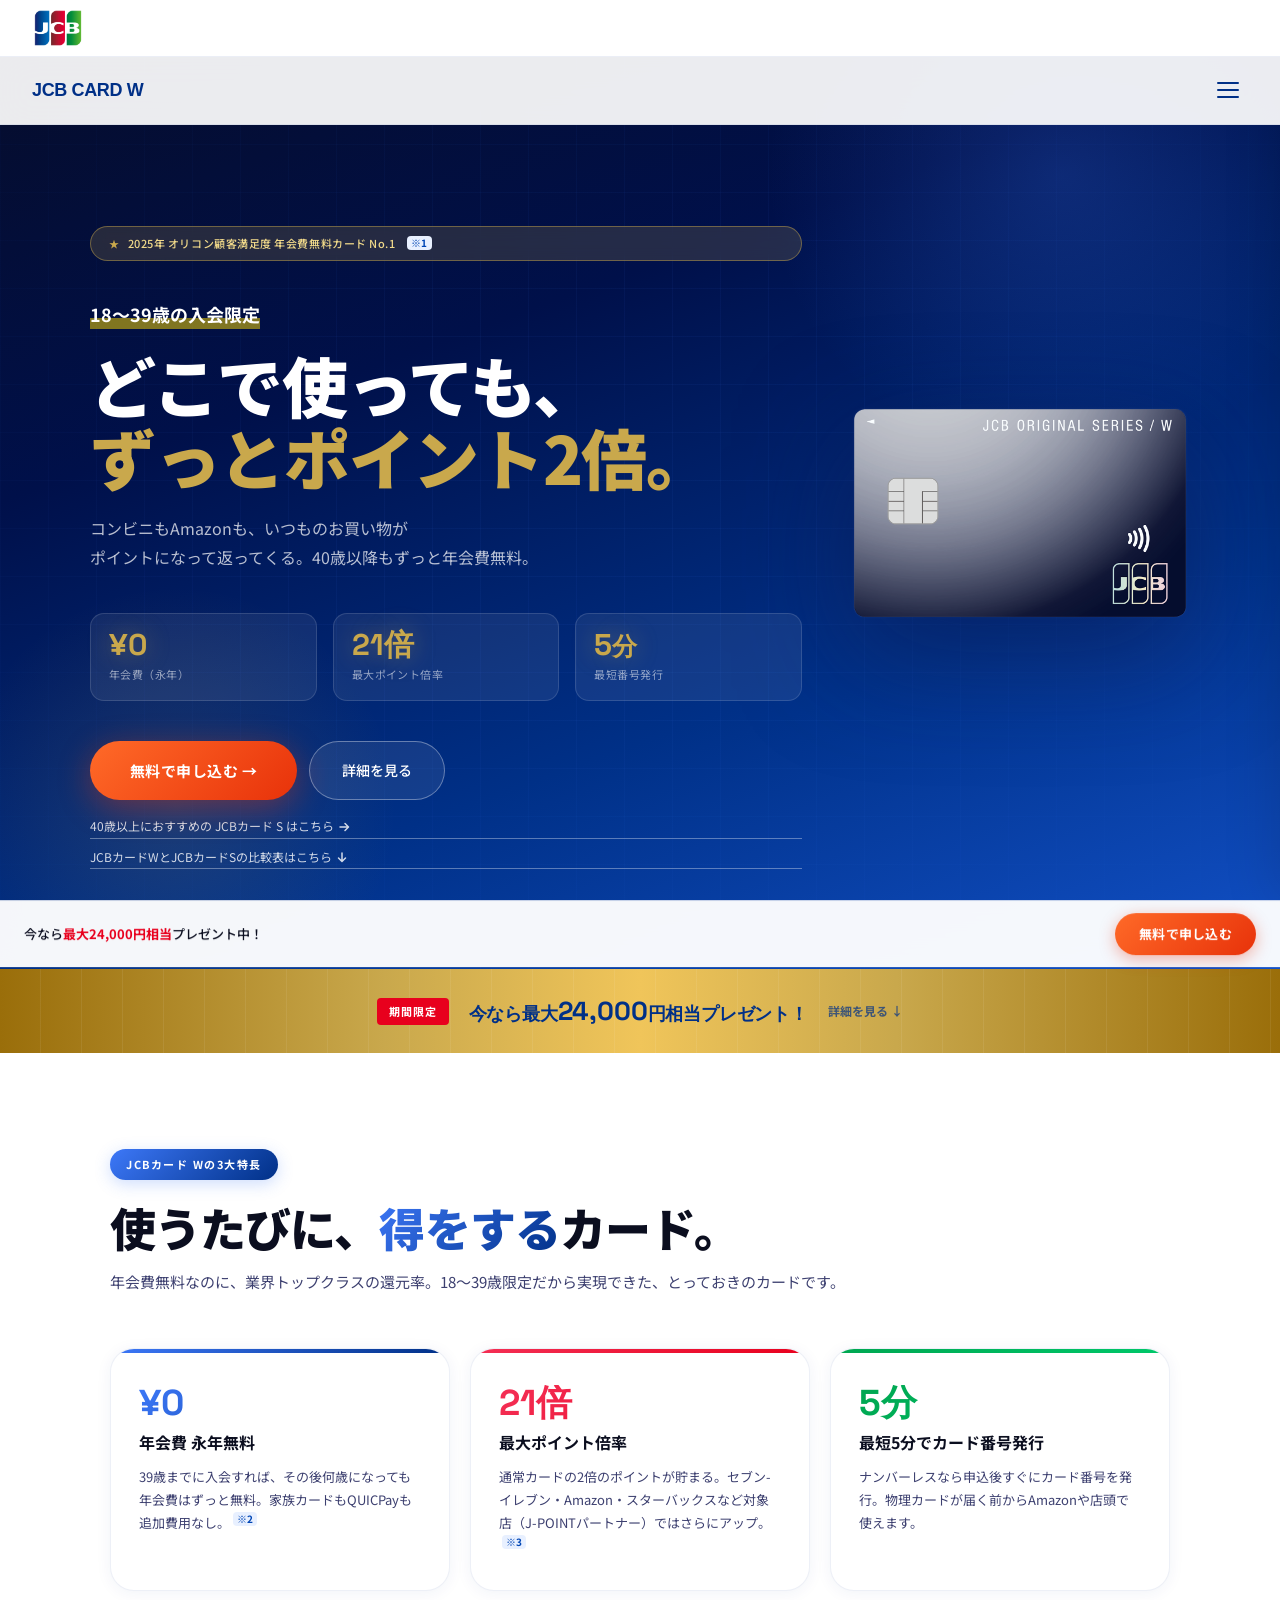
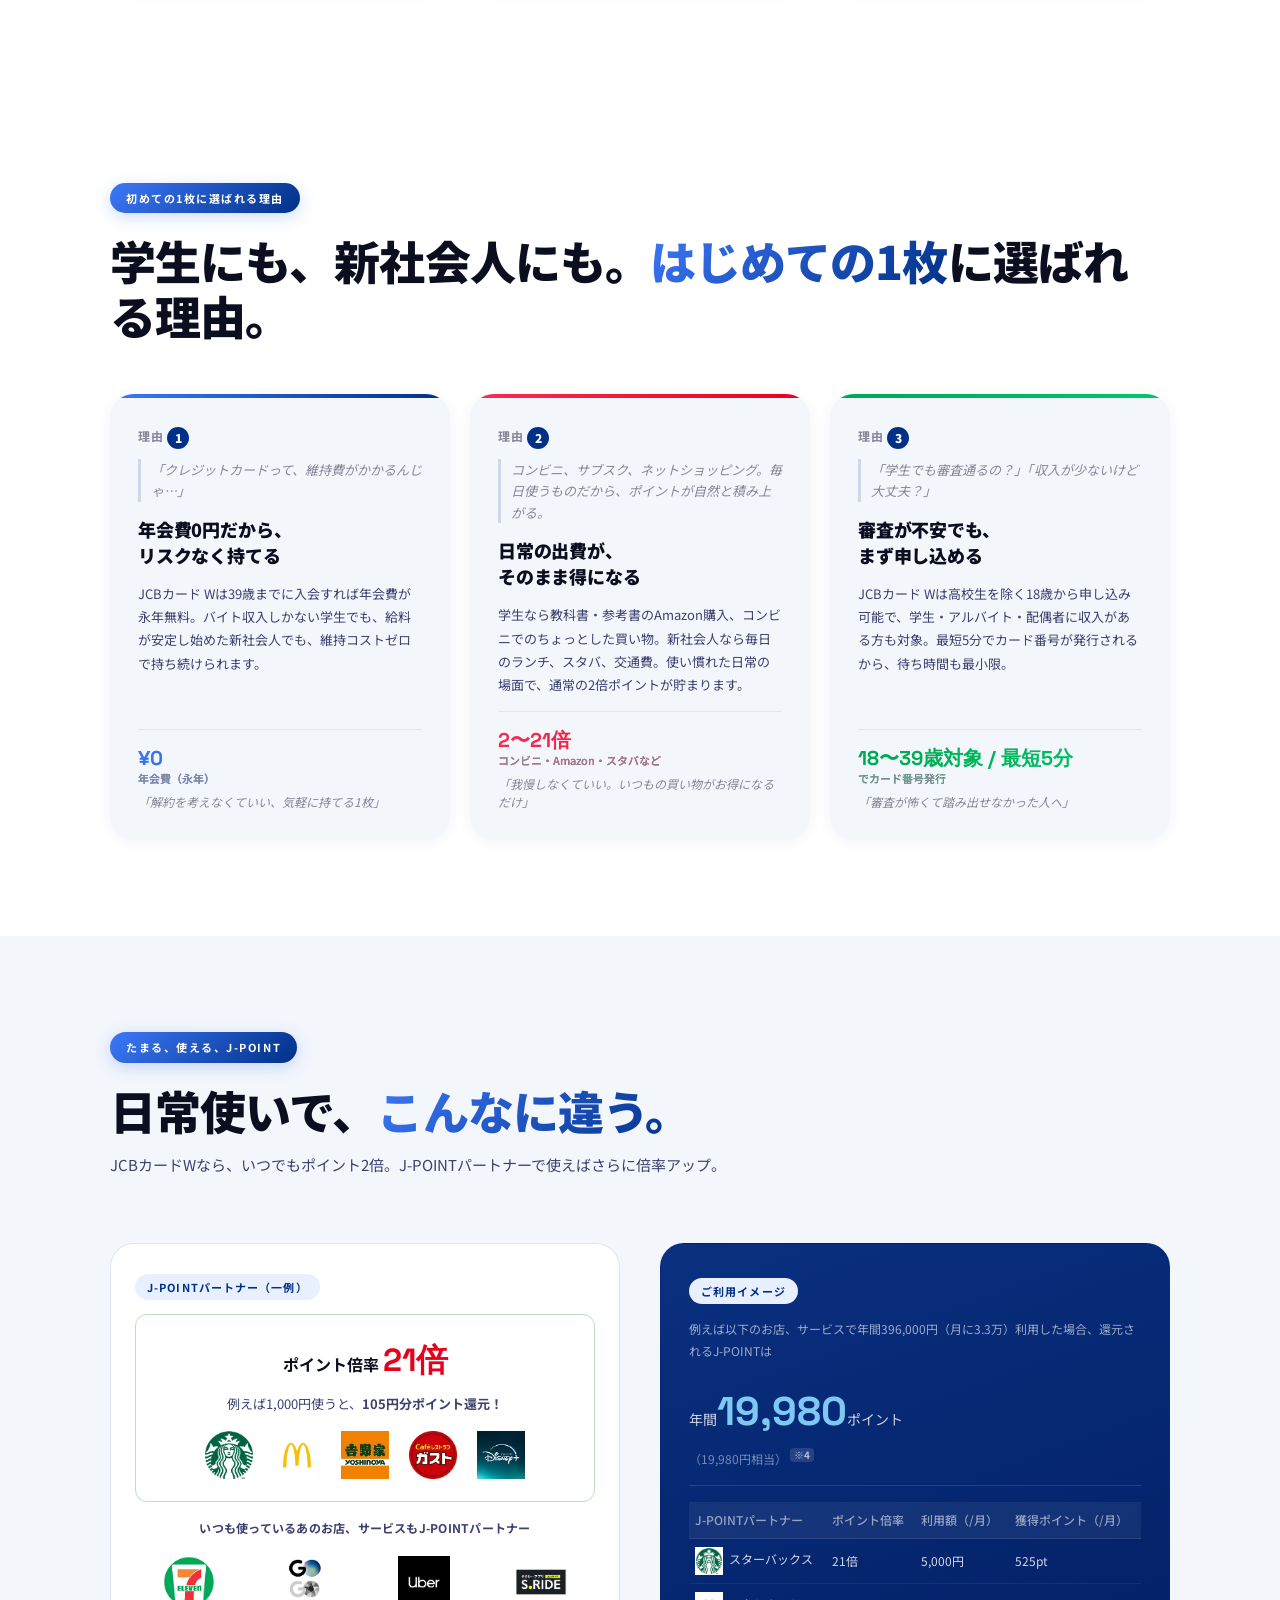
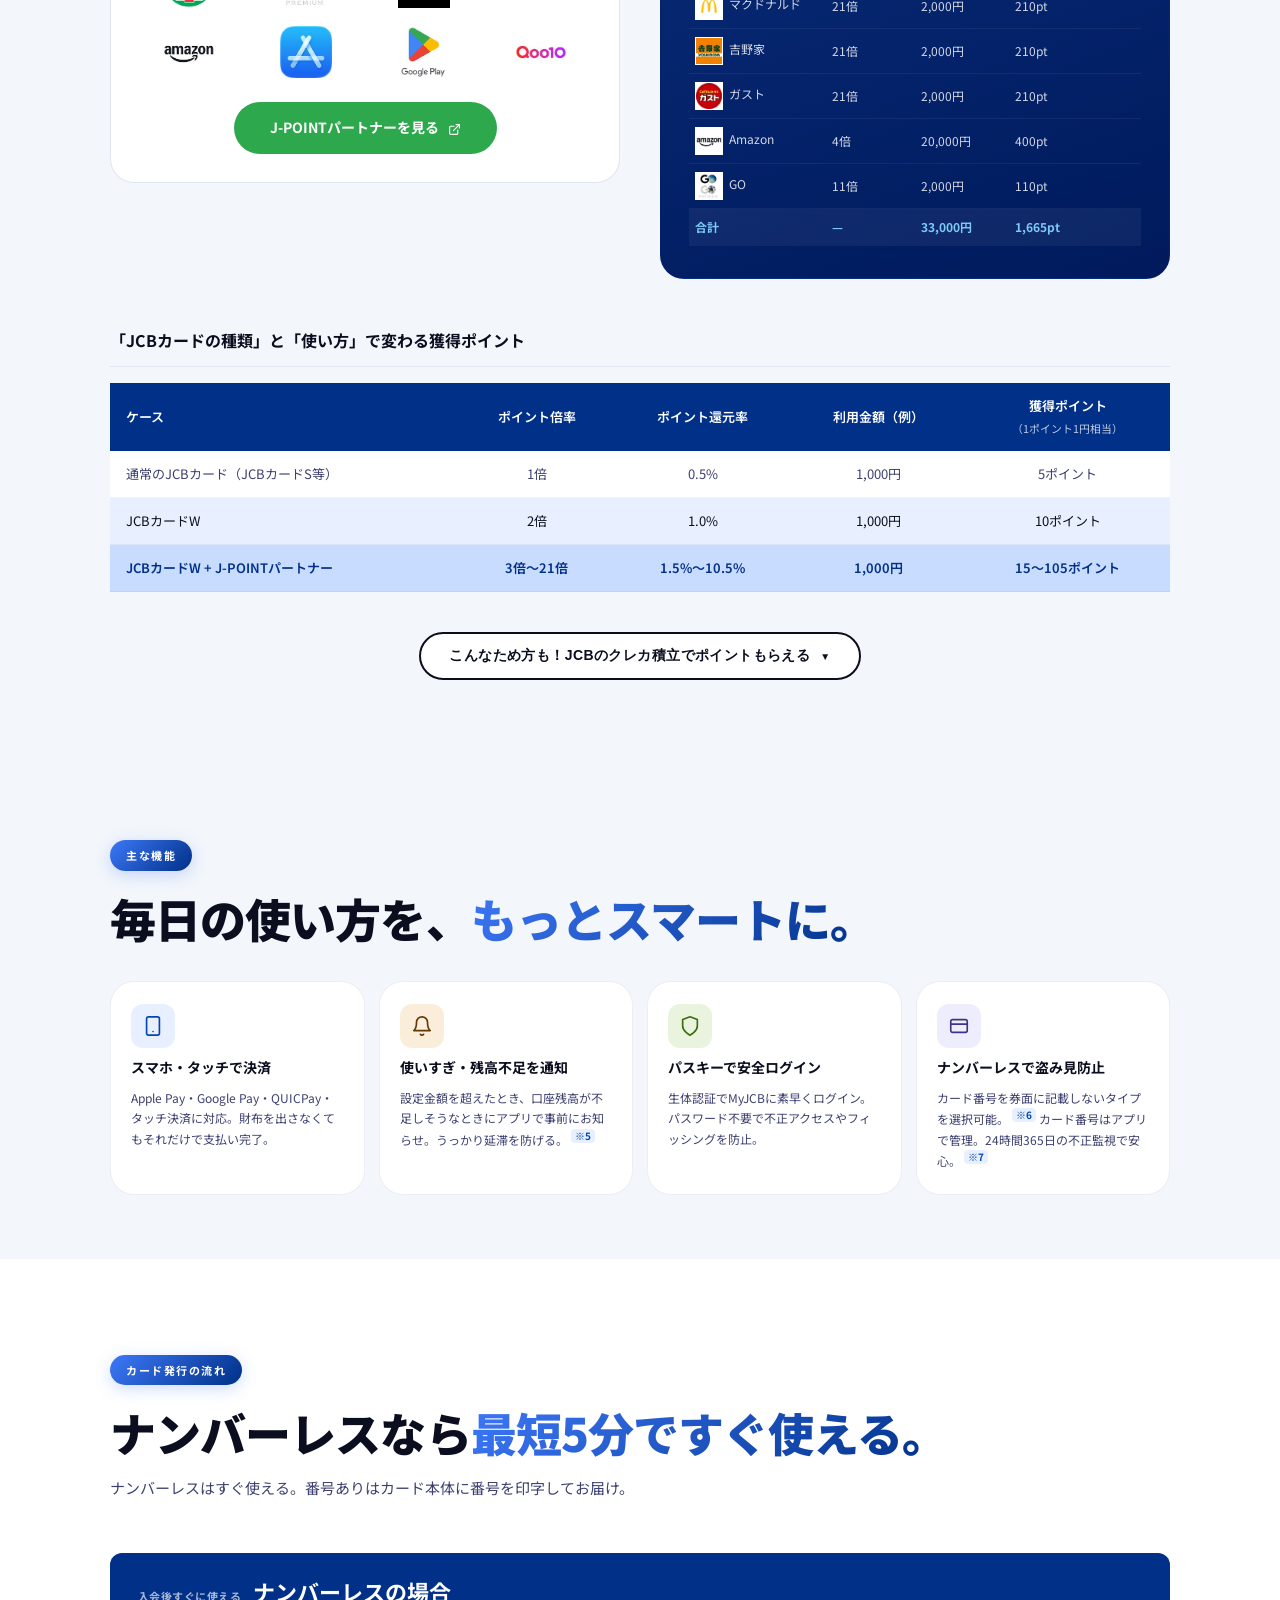
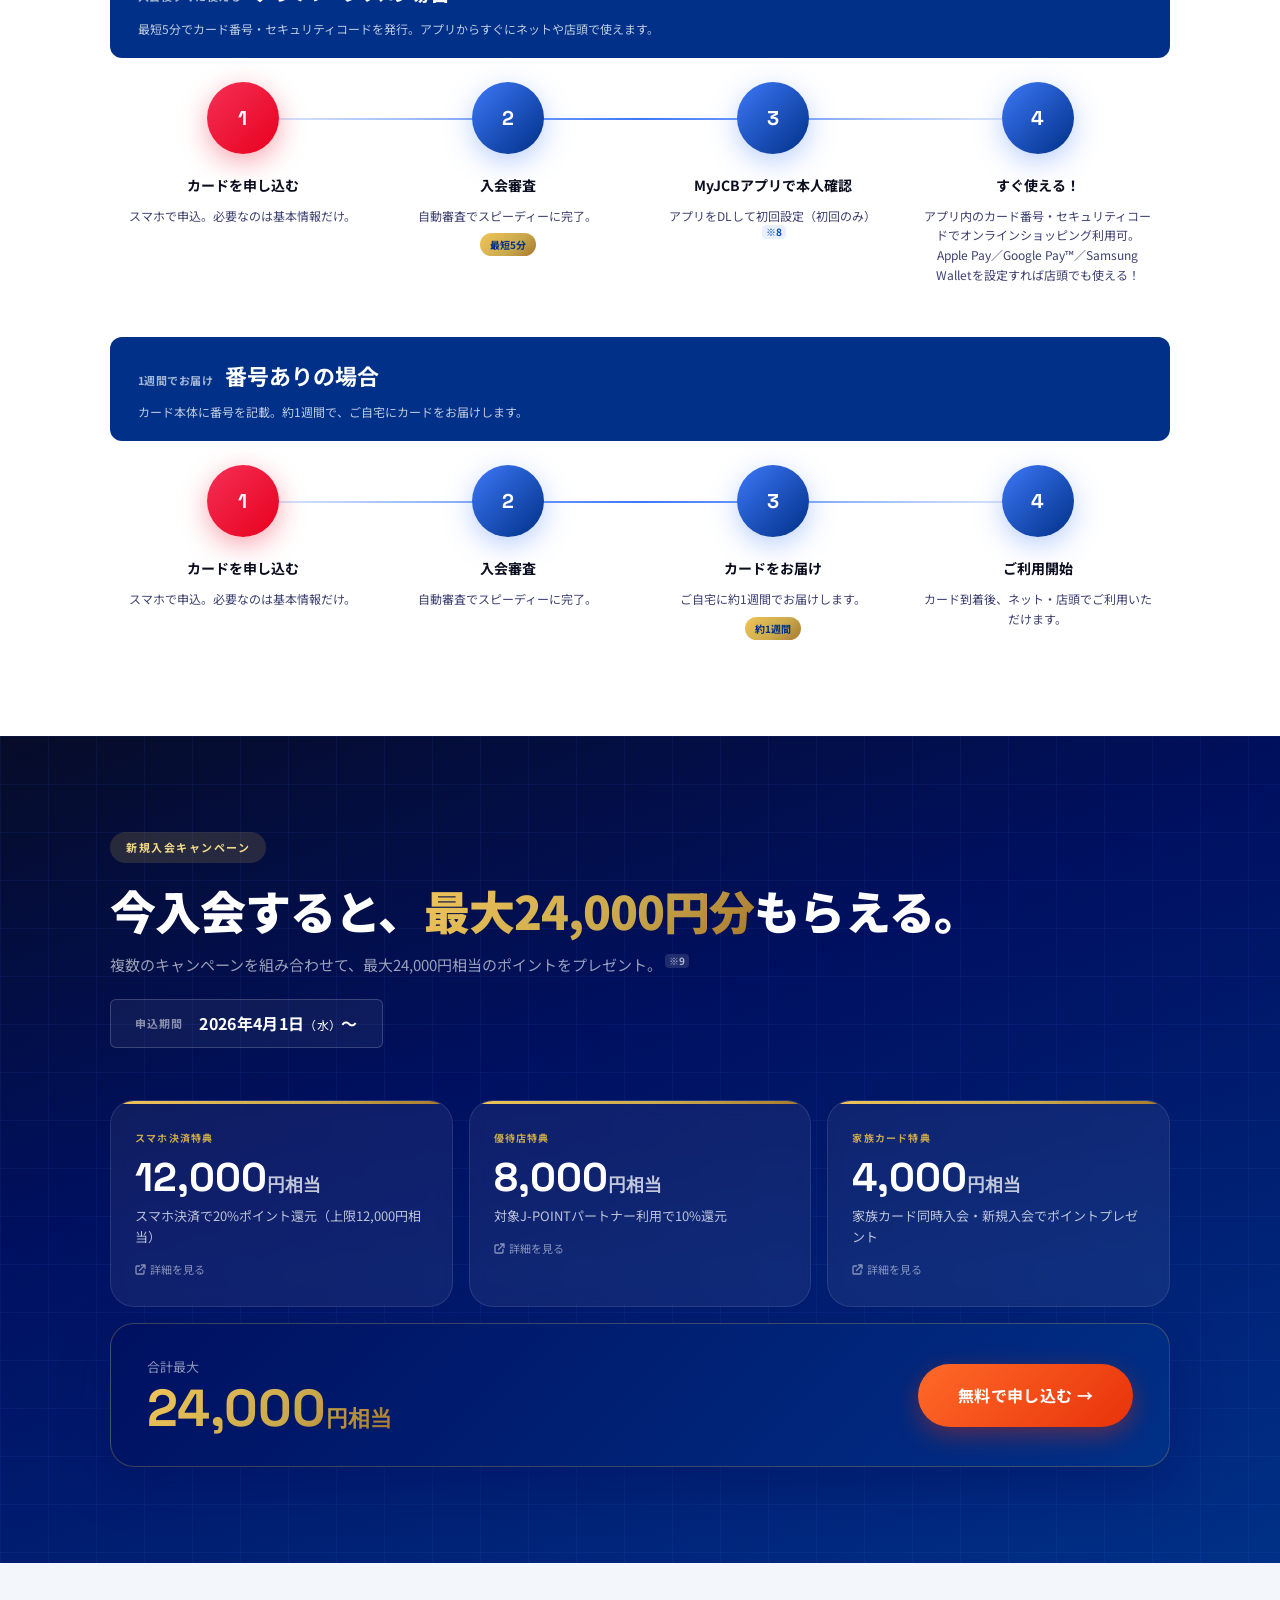
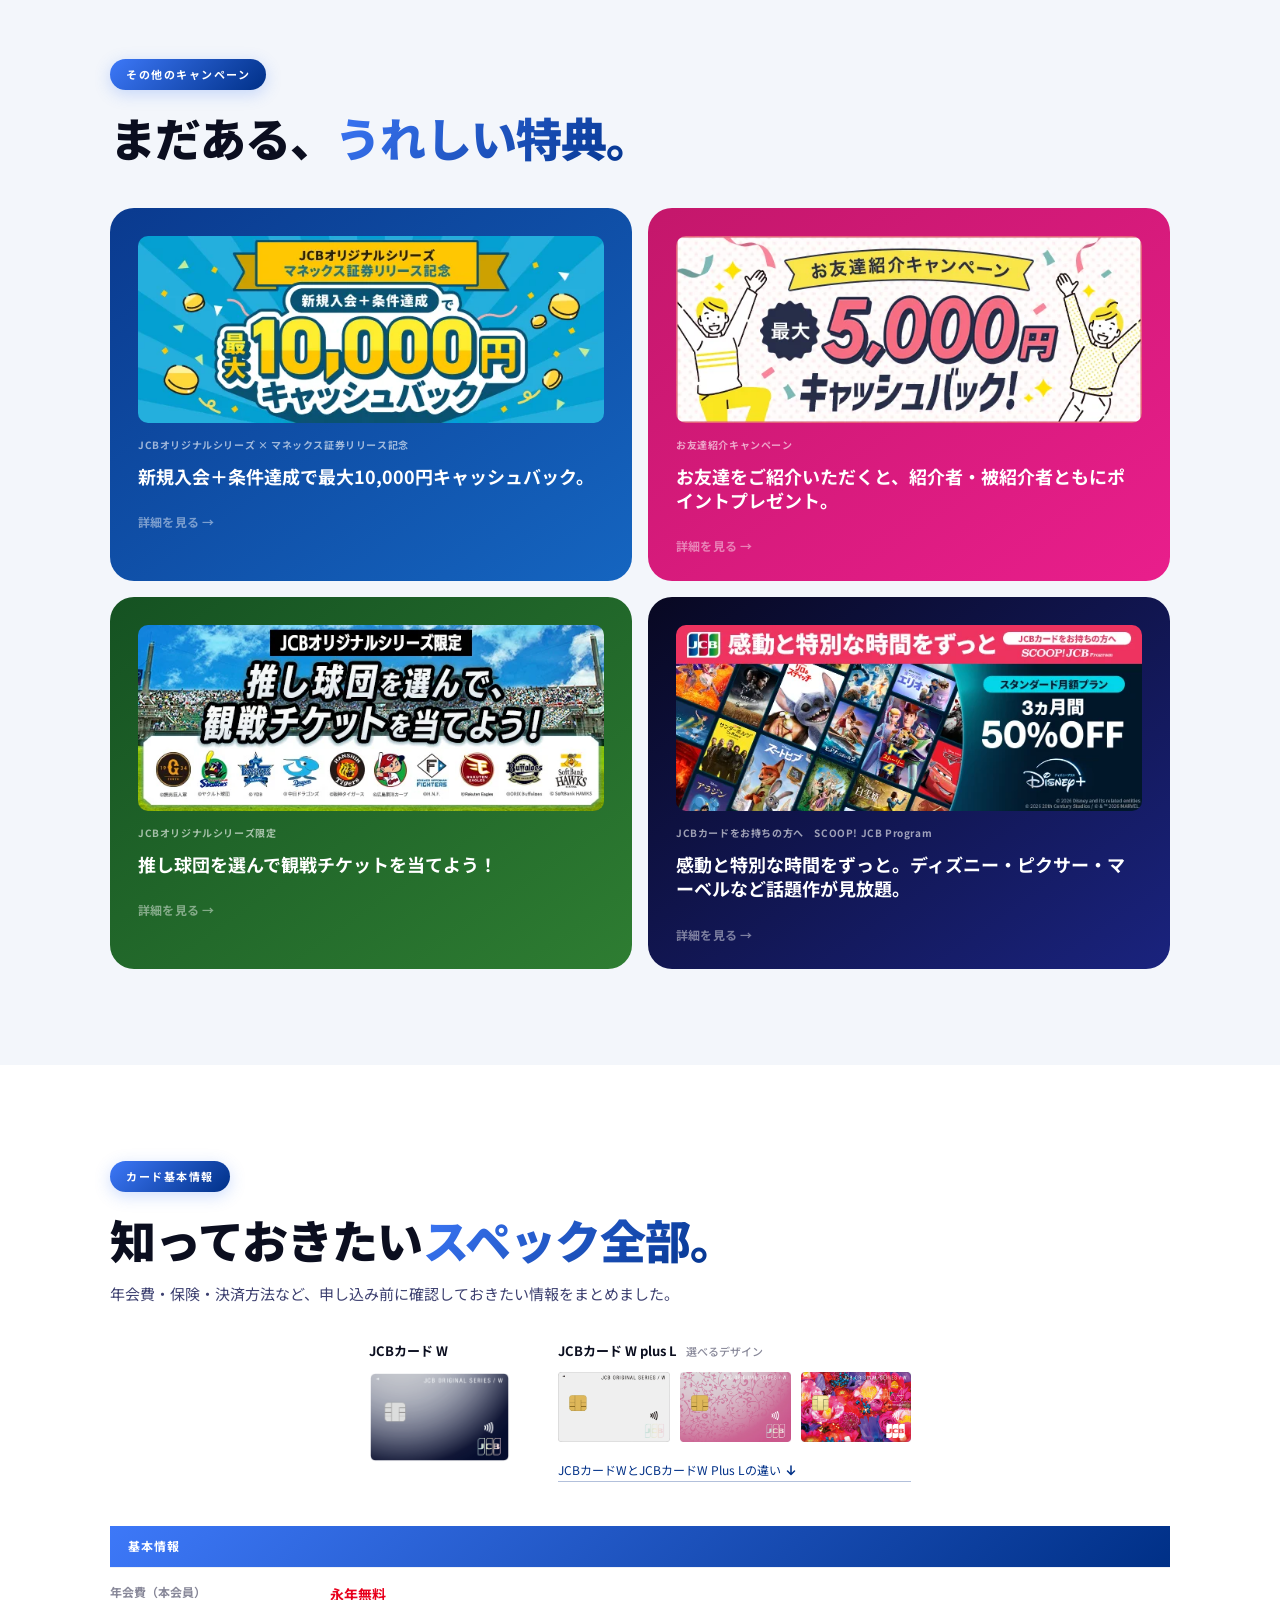
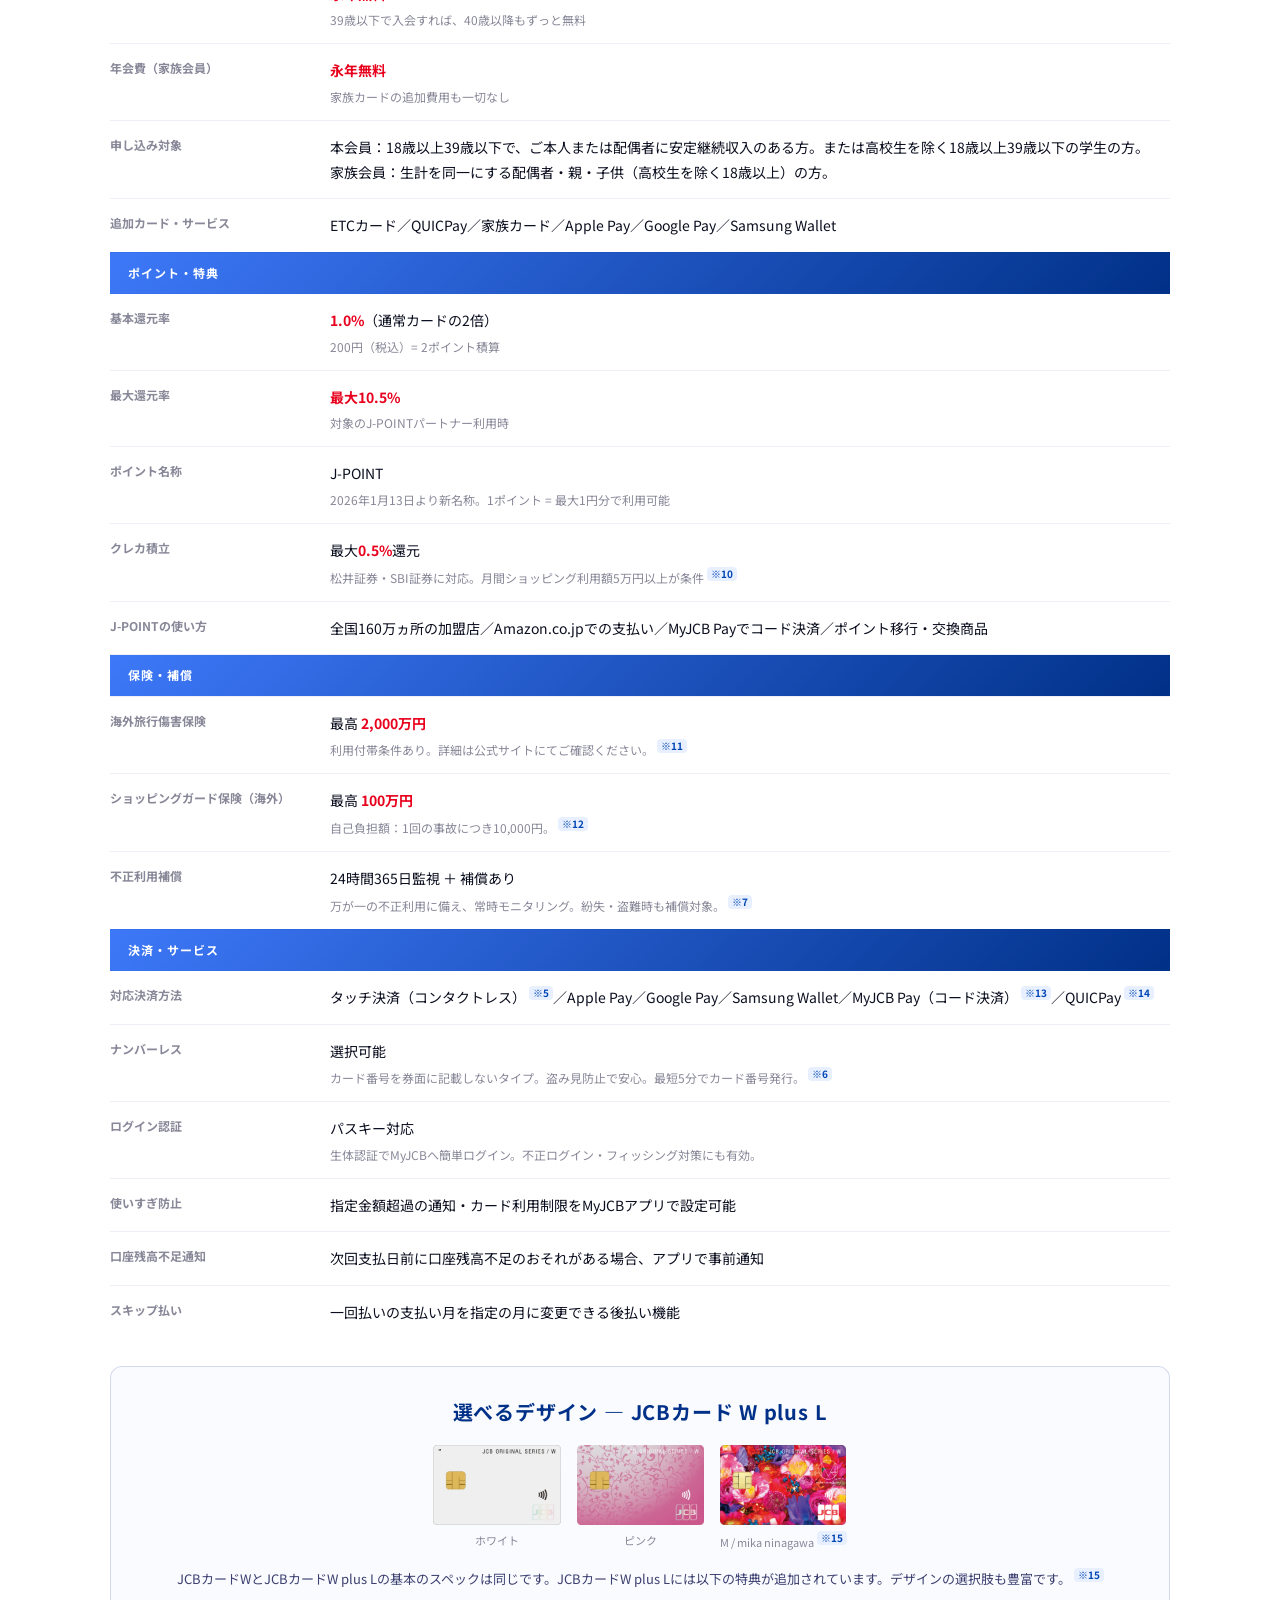
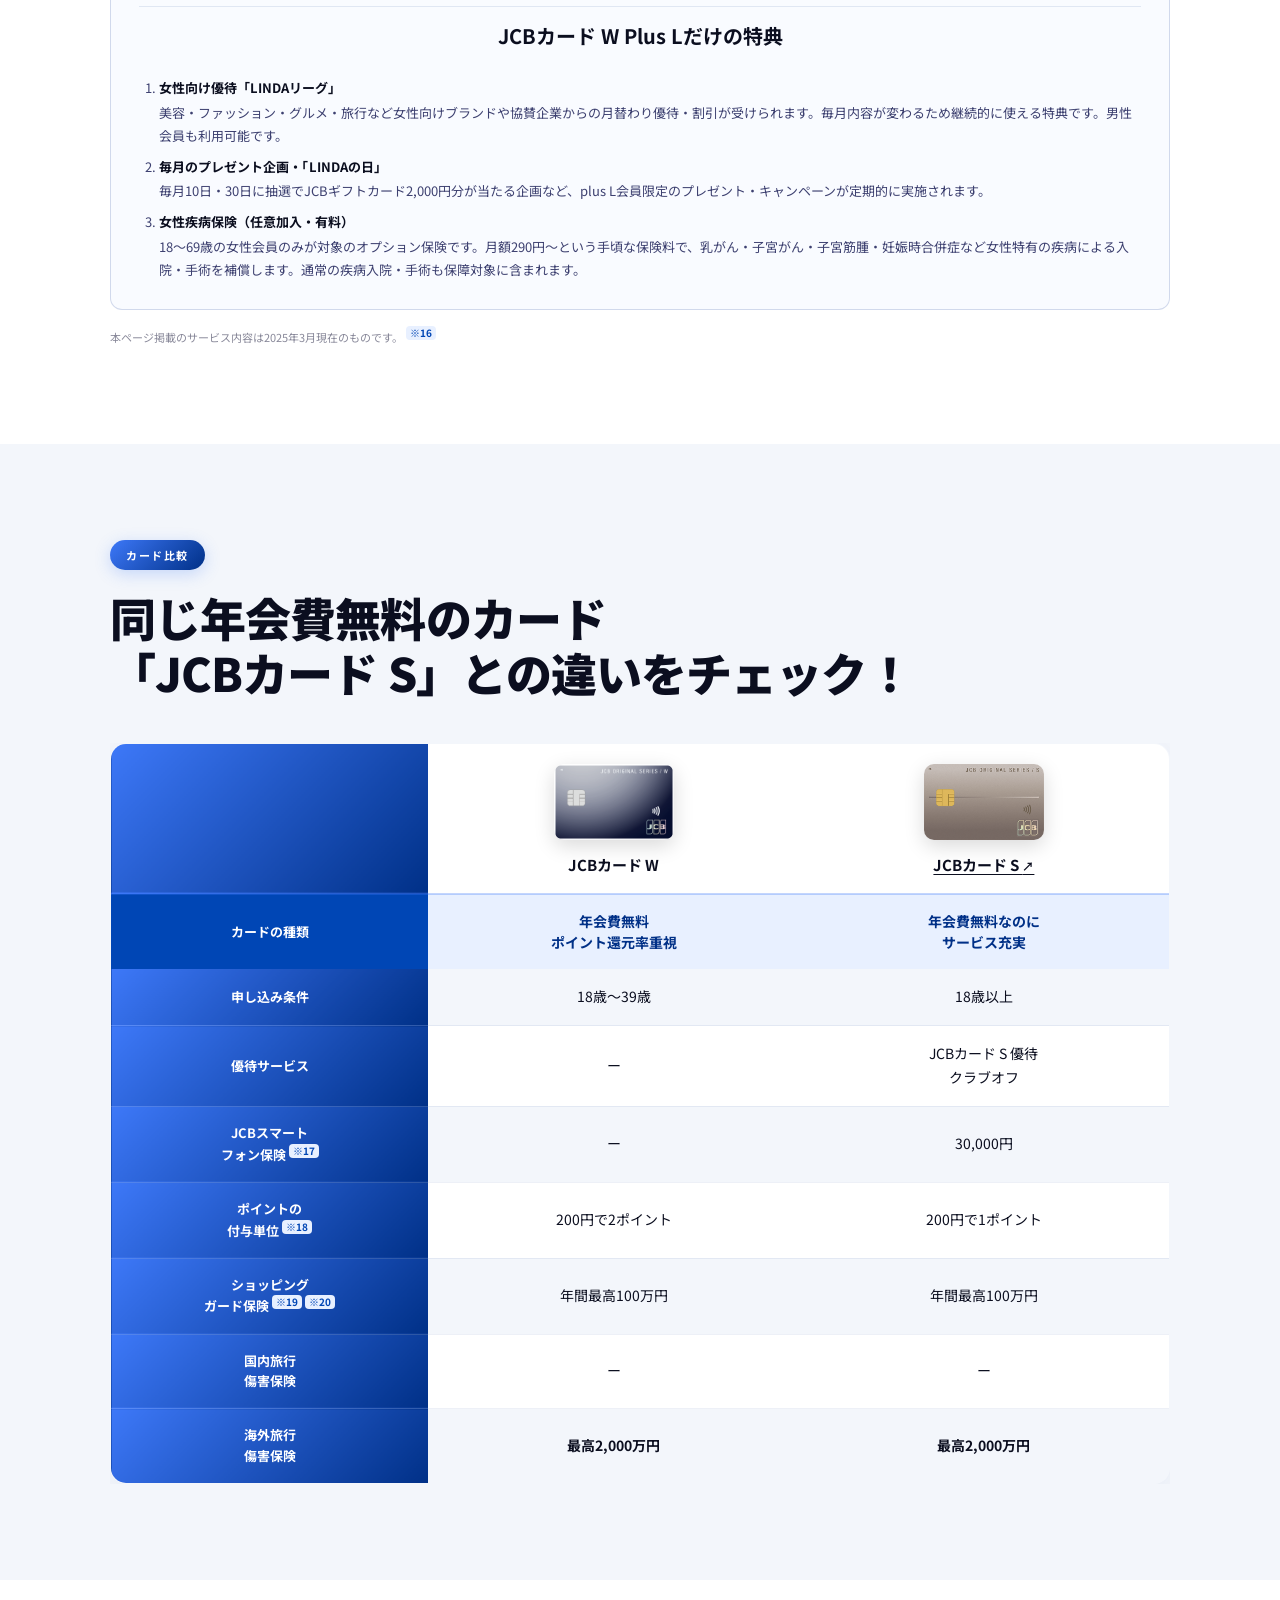
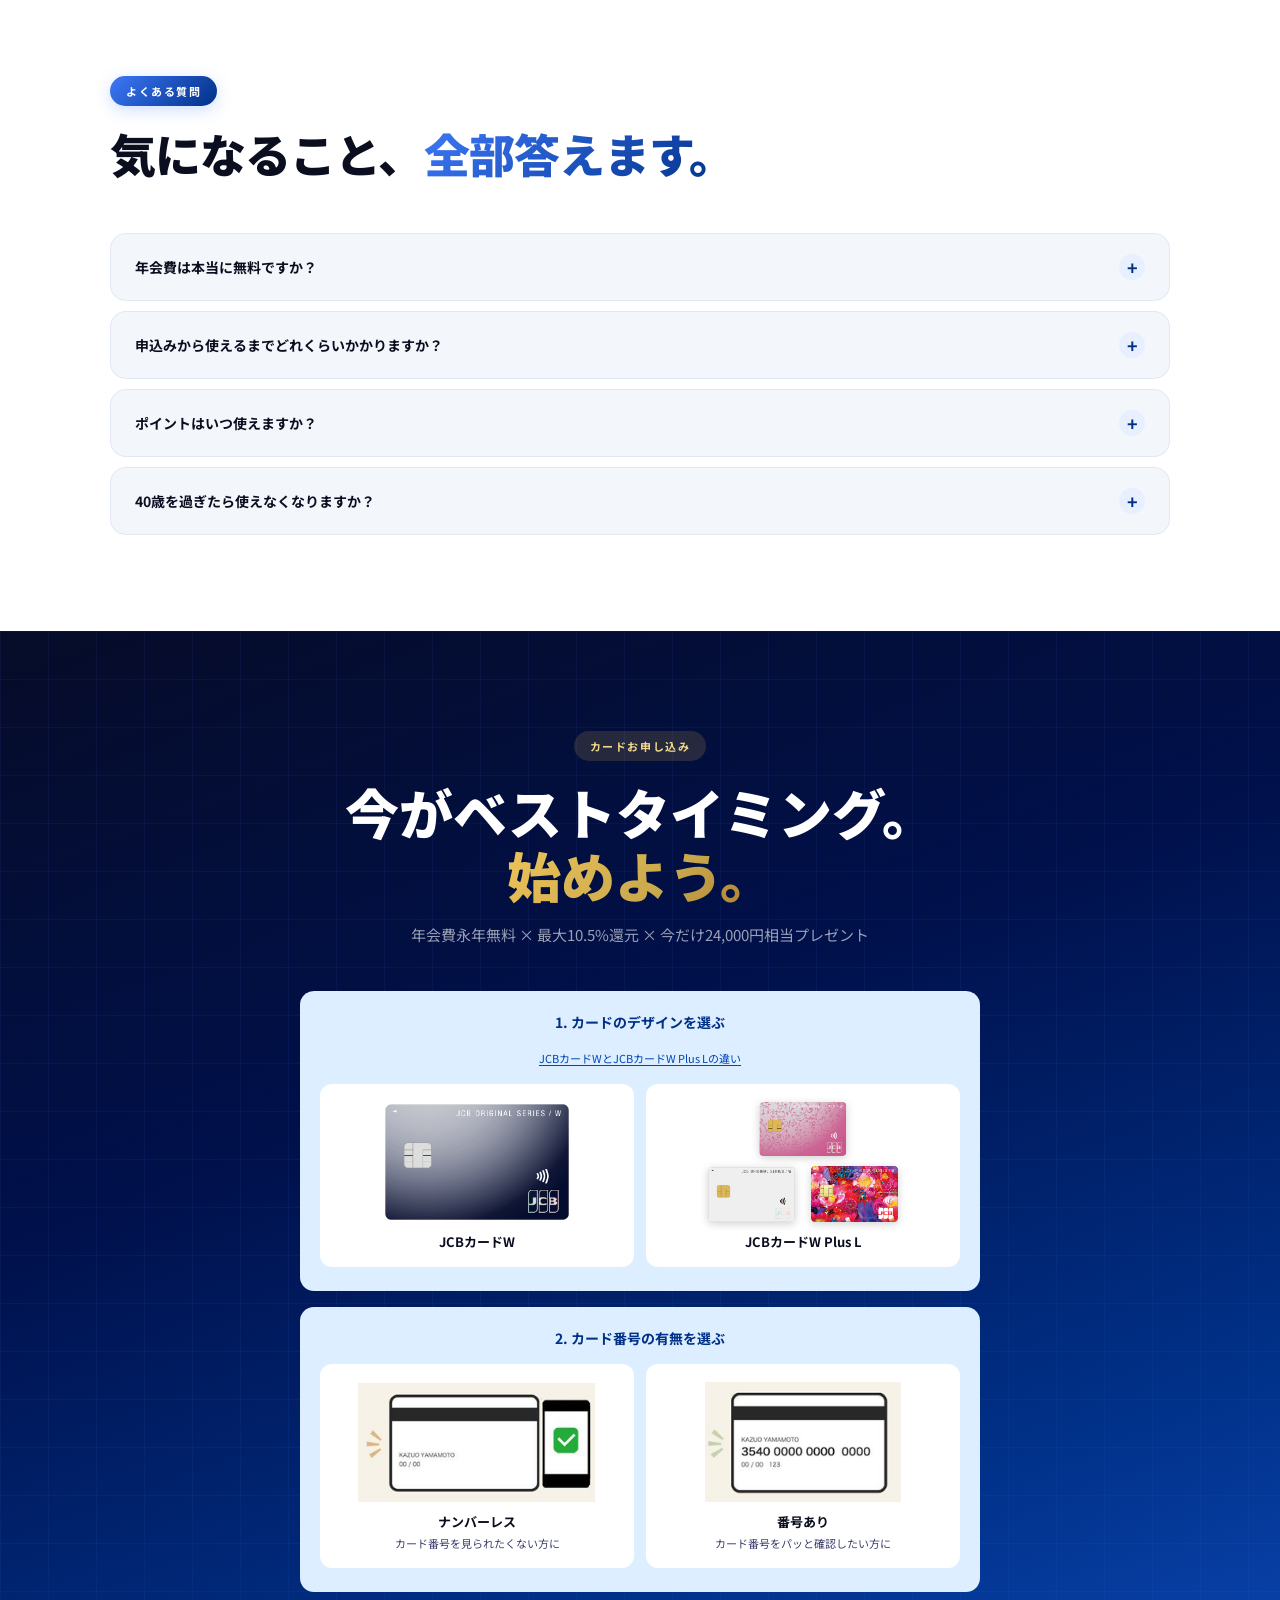
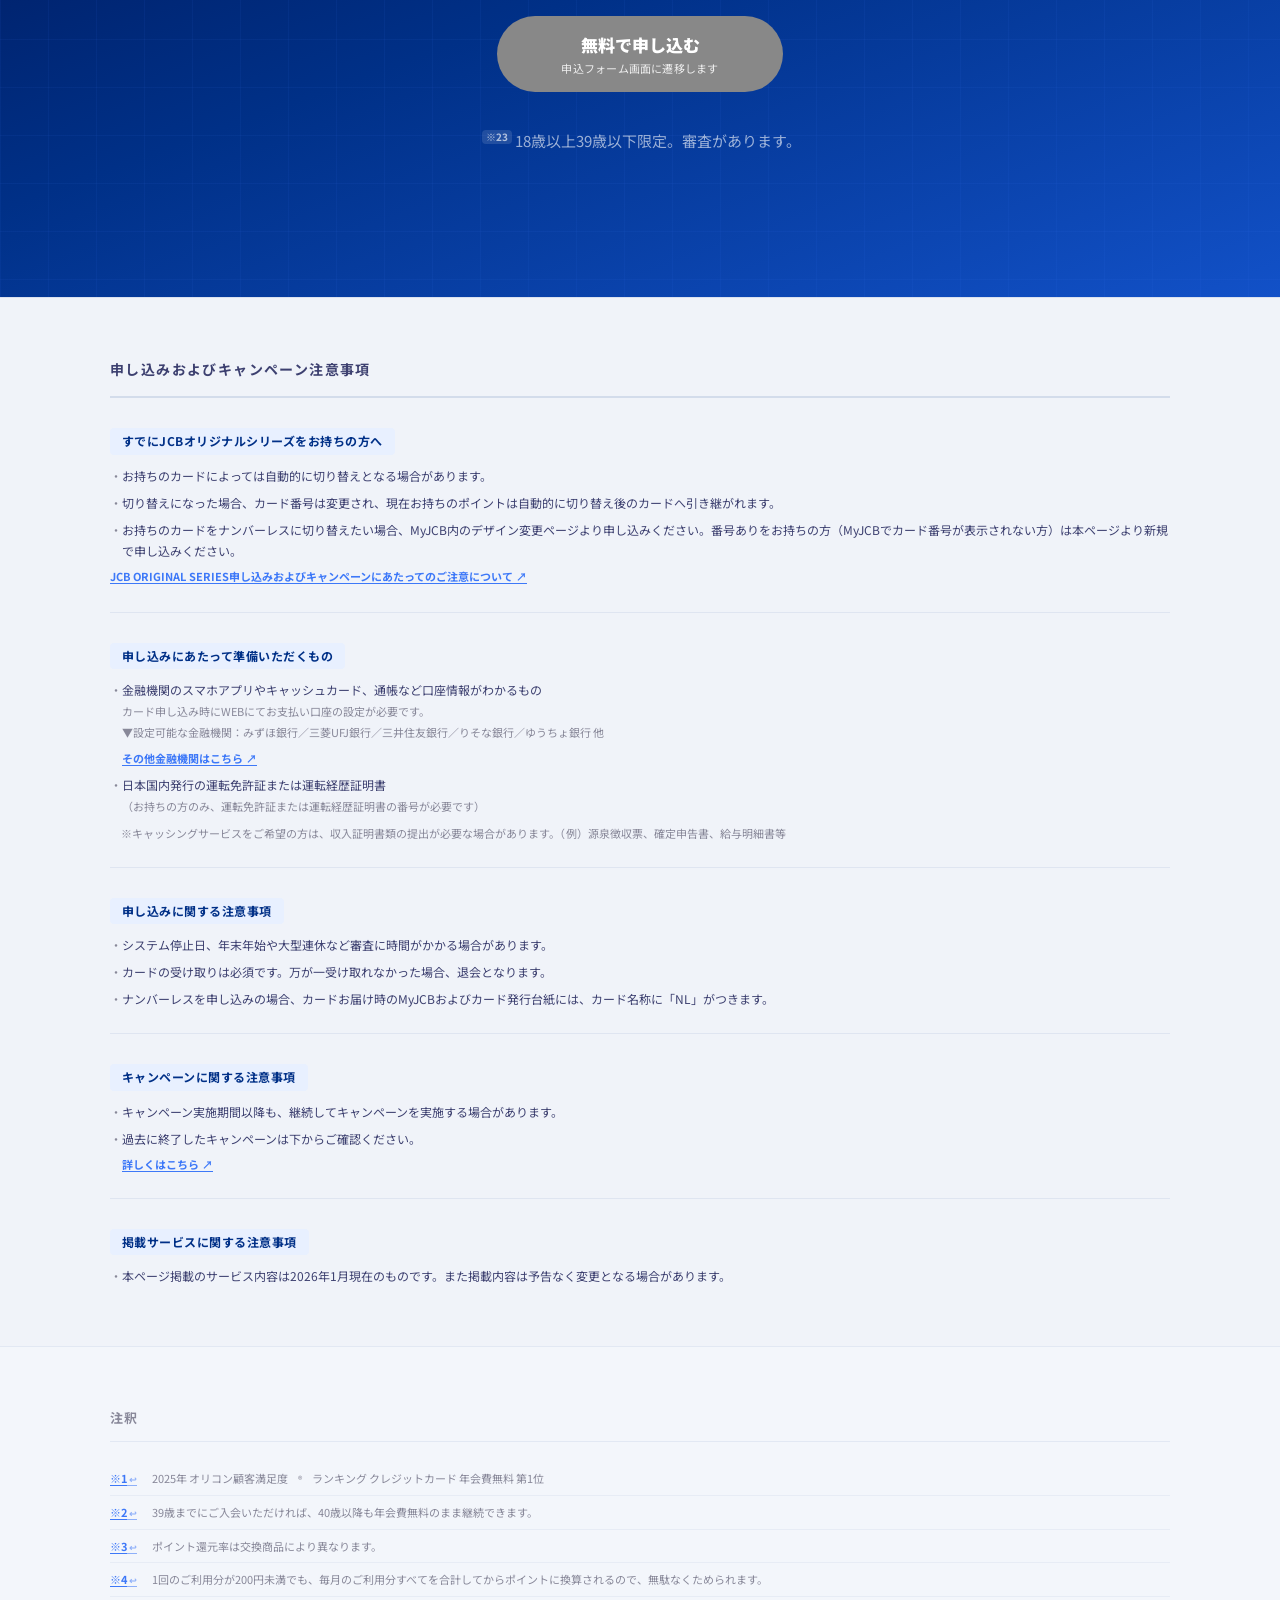
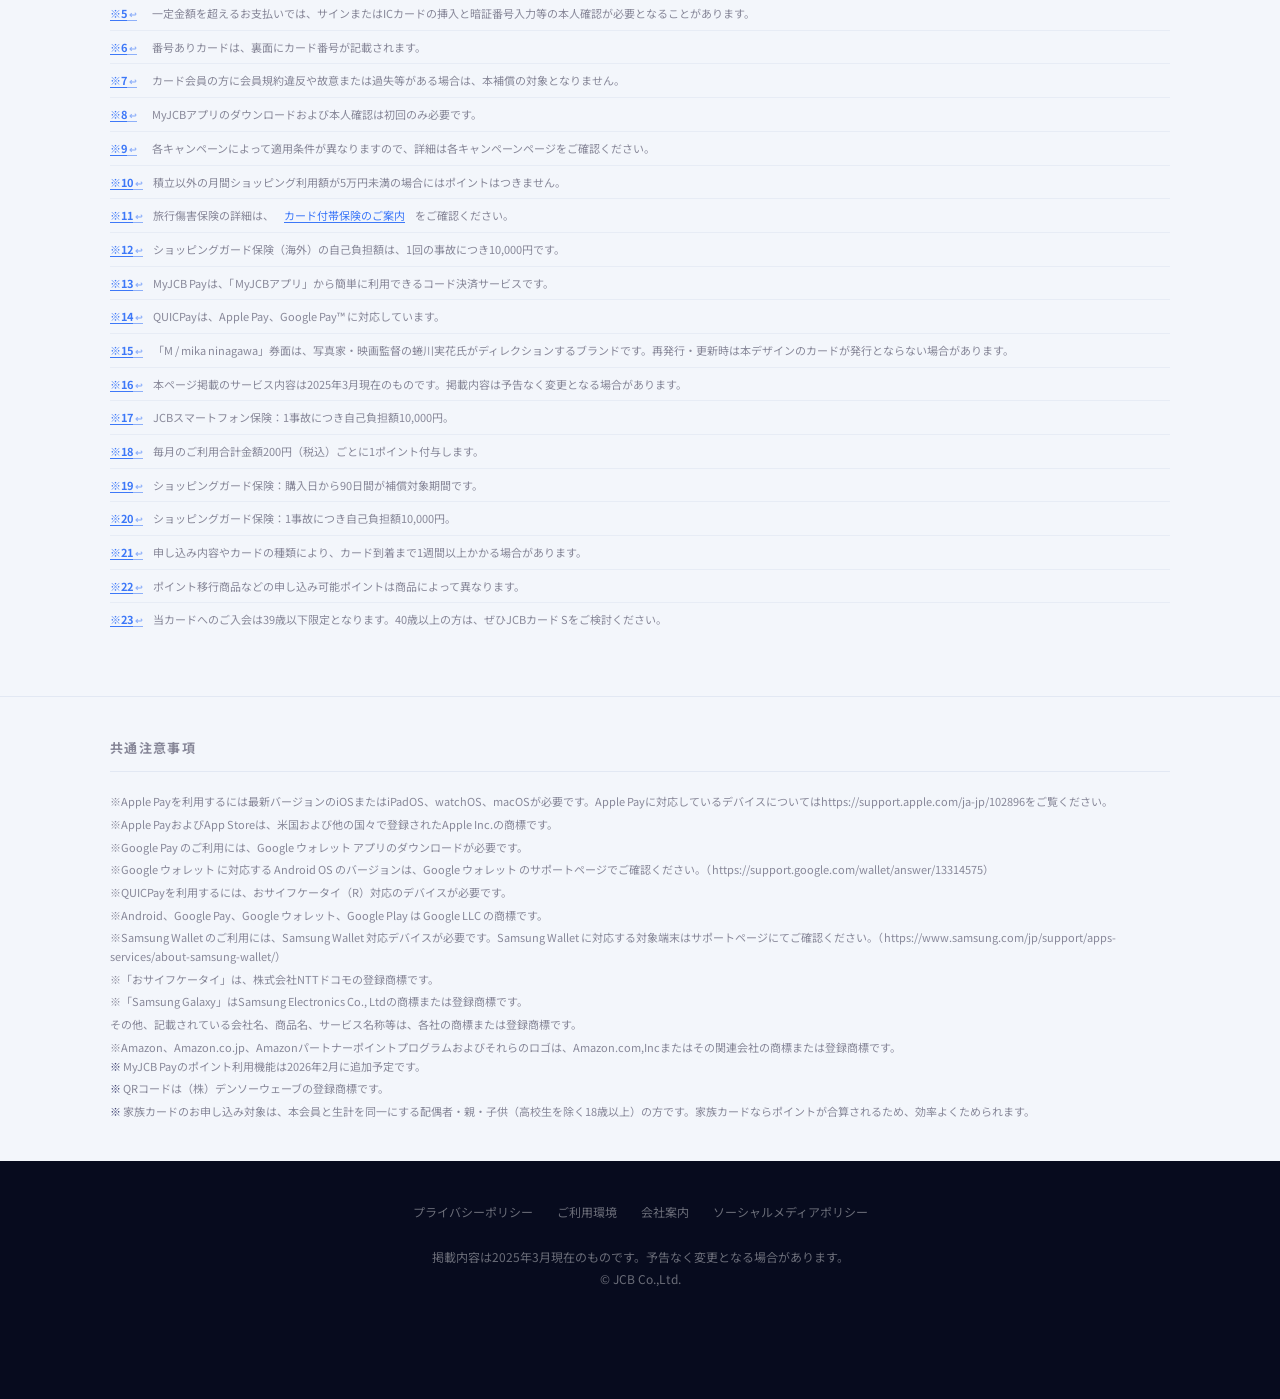
==== commit da342d86: "Add captions below plus L card images ホワイト / ピンク / M / mika ninagawa (with ※16 footnote link)  Co-Au" ====
--- a/card_w/index.html
+++ b/card_w/index.html
@@ -672,12 +672,21 @@
     <div class="plusl-supplement reveal" id="plusl-info">
       <div class="plusl-supplement-head">選べるデザイン — JCBカード W plus L</div>
       <div class="plusl-supplement-cards">
-        <img src="images/card_white.webp" alt="JCBカード W plus L ホワイト">
-        <img src="images/card_pink.webp" alt="JCBカード W plus L ピンク">
-        <img src="images/card_mika.png" alt="JCBカード W plus L M/mika ninagawa">
+        <div class="plusl-card-item">
+          <img src="images/card_white.webp" alt="JCBカード W plus L ホワイト">
+          <div class="plusl-card-caption">ホワイト</div>
+        </div>
+        <div class="plusl-card-item">
+          <img src="images/card_pink.webp" alt="JCBカード W plus L ピンク">
+          <div class="plusl-card-caption">ピンク</div>
+        </div>
+        <div class="plusl-card-item">
+          <img src="images/card_mika.png" alt="JCBカード W plus L M/mika ninagawa">
+          <div class="plusl-card-caption">M / mika ninagawa<a href="#fn16" class="fn-link">※16</a></div>
+        </div>
       </div>
       <p class="plusl-supplement-lead">JCBカードWとJCBカードW plus Lの基本のスペックは同じです。JCBカードW plus Lには以下の特典が追加されています。デザインの選択肢も豊富です。<a href="#fn16" class="fn-link">※16</a></p>
-      <div class="plusl-supplement-feat-title">カードW Plus Lだけの特典</div>
+      <div class="plusl-supplement-feat-title">JCBカード W Plus Lだけの特典</div>
       <ol class="plusl-supplement-feats">
         <li><strong>女性向け優待「LINDAリーグ」</strong>美容・ファッション・グルメ・旅行など女性向けブランドや協賛企業からの月替わり優待・割引が受けられます。毎月内容が変わるため継続的に使える特典です。男性会員も利用可能です。</li>
         <li><strong>毎月のプレゼント企画・「LINDAの日」</strong>毎月10日・30日に抽選でJCBギフトカード2,000円分が当たる企画など、plus L会員限定のプレゼント・キャンペーンが定期的に実施されます。</li>
--- a/card_w/css/style.css
+++ b/card_w/css/style.css
@@ -1182,31 +1182,37 @@
   /* ── PLUS L SUPPLEMENT ── */
   .plusl-supplement {
     margin-top: 28px;
-    padding: 18px 22px;
+    padding: 28px 28px;
     border: 1.5px solid rgba(0, 48, 135, 0.16);
     border-radius: 12px;
     background: rgba(232, 240, 255, 0.28);
+    text-align: center;
   }
   .plusl-supplement-head {
-    font-size: 12px; font-weight: 700;
+    font-size: 20px; font-weight: 700;
     color: var(--jcb-blue); letter-spacing: 0.04em;
-    margin-bottom: 12px;
+    margin-bottom: 16px;
   }
   .plusl-supplement-cards {
-    display: flex; gap: 10px; margin-bottom: 12px; flex-wrap: wrap;
-  }
-  .plusl-supplement-cards img { height: 52px; width: auto; }
+    display: flex; gap: 16px; margin-bottom: 16px; flex-wrap: wrap;
+    justify-content: center;
+  }
+  .plusl-card-item { display: flex; flex-direction: column; align-items: center; gap: 6px; }
+  .plusl-supplement-cards img { height: 80px; width: auto; }
+  .plusl-card-caption { font-size: 11px; color: var(--text-muted); }
   .plusl-supplement-lead {
-    font-size: 12px; color: var(--text-mid); line-height: 1.7; margin-bottom: 12px;
+    font-size: 13px; color: var(--text-mid); line-height: 1.7; margin-bottom: 16px;
   }
   .plusl-supplement-feat-title {
-    font-size: 12px; font-weight: 700; color: var(--text-dark);
-    padding: 8px 0; border-top: 1px solid rgba(0, 48, 135, 0.1); margin-bottom: 8px;
+    font-size: 20px; font-weight: 700; color: var(--text-dark);
+    padding: 12px 0; border-top: 1px solid rgba(0, 48, 135, 0.1); margin-bottom: 12px;
   }
   .plusl-supplement-feats {
-    padding-left: 18px; display: flex; flex-direction: column; gap: 8px;
-  }
-  .plusl-supplement-feats li { font-size: 12px; color: var(--text-mid); line-height: 1.75; }
+    padding-left: 0; display: flex; flex-direction: column; gap: 8px;
+    list-style: decimal; text-align: left;
+    padding-left: 20px;
+  }
+  .plusl-supplement-feats li { font-size: 13px; color: var(--text-mid); line-height: 1.75; }
   .plusl-supplement-feats li strong { display: block; color: var(--text-dark); margin-bottom: 2px; }
 
   .spec-tabs { display: flex; gap: 8px; margin: 40px 0 28px; flex-wrap: wrap; }
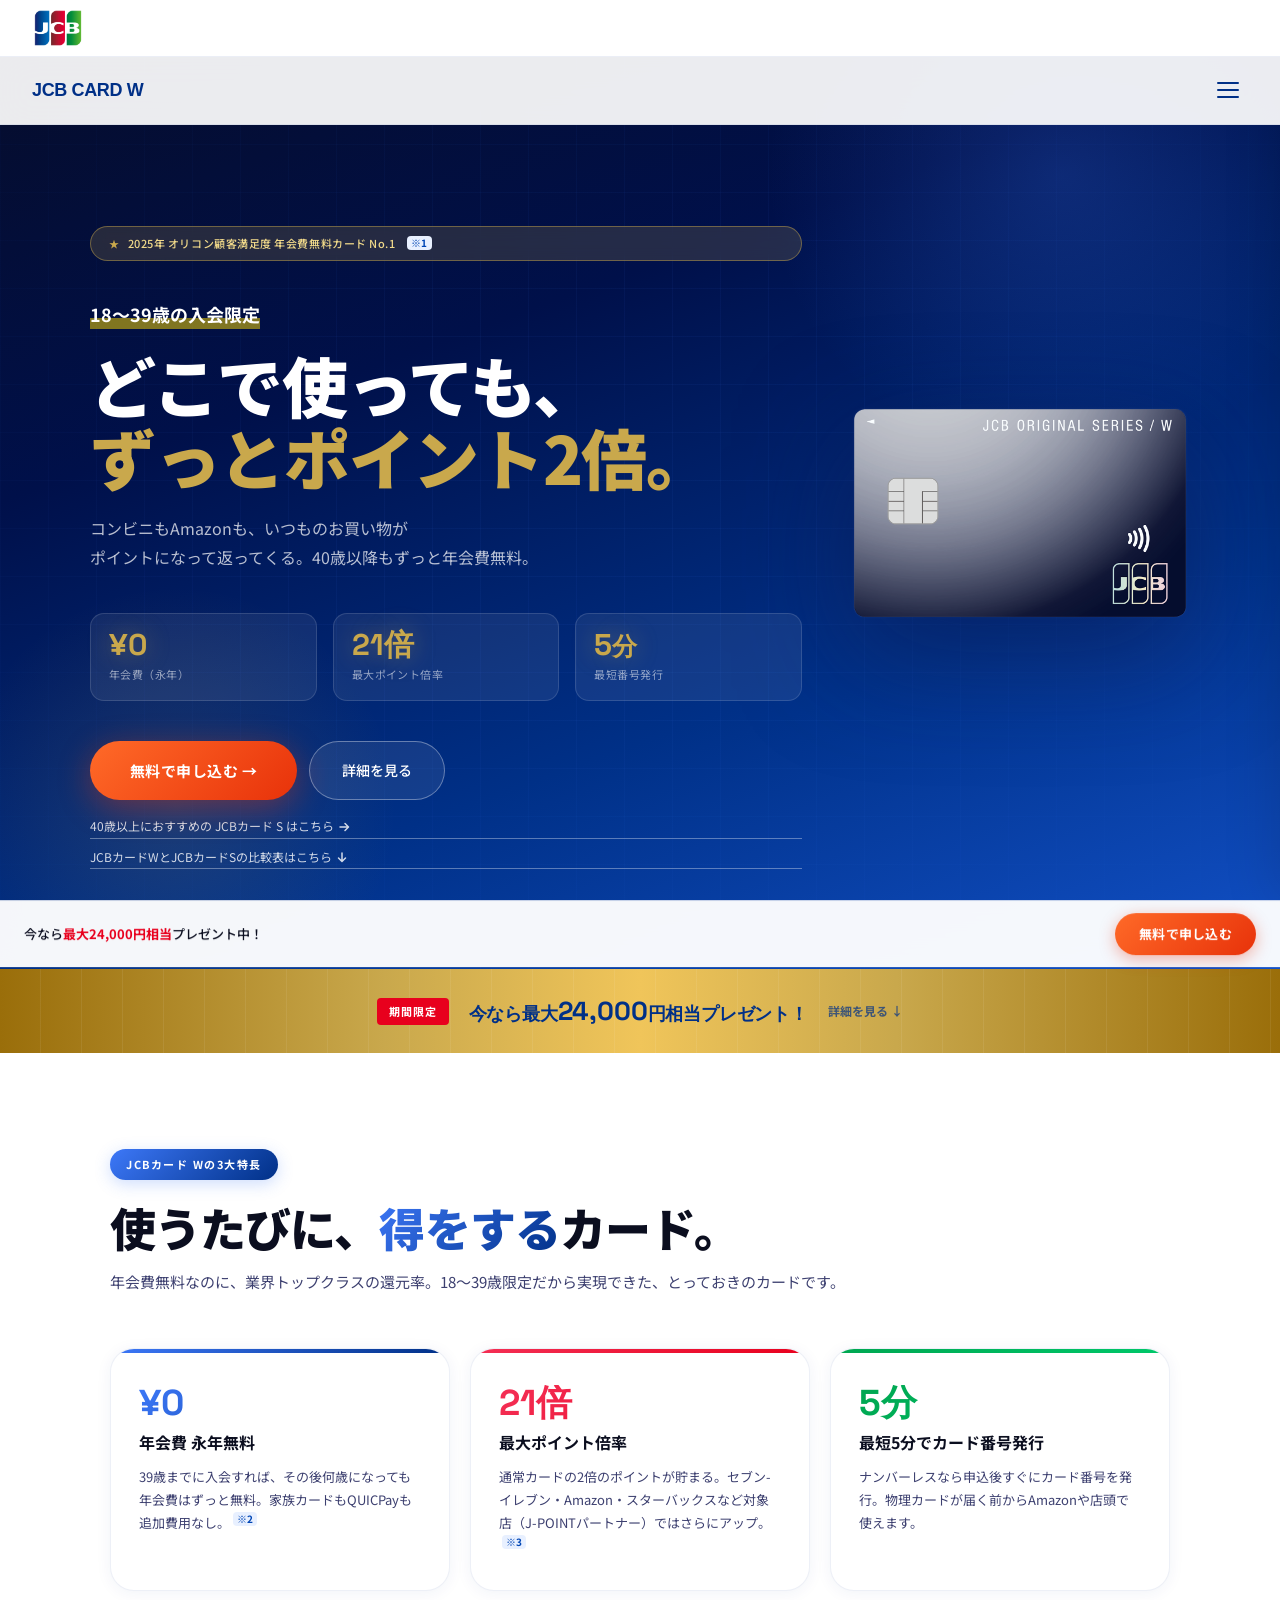
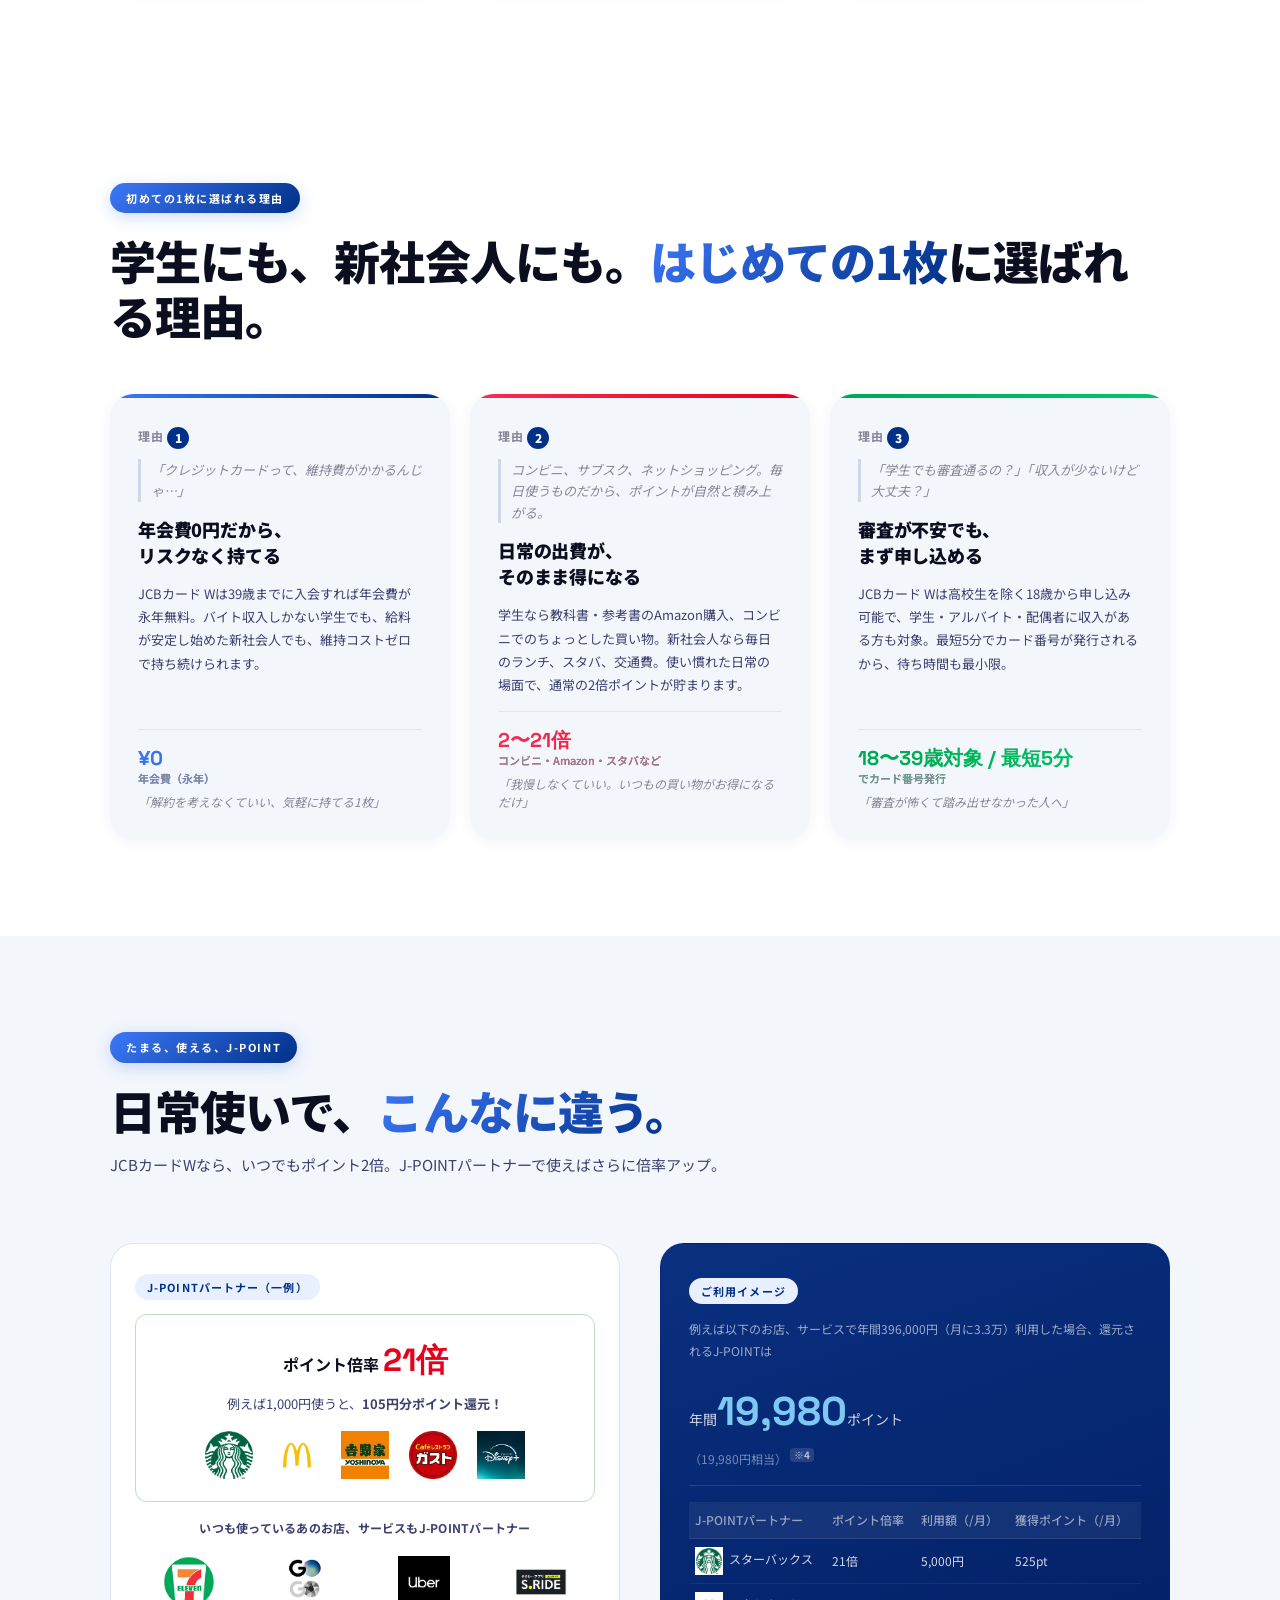
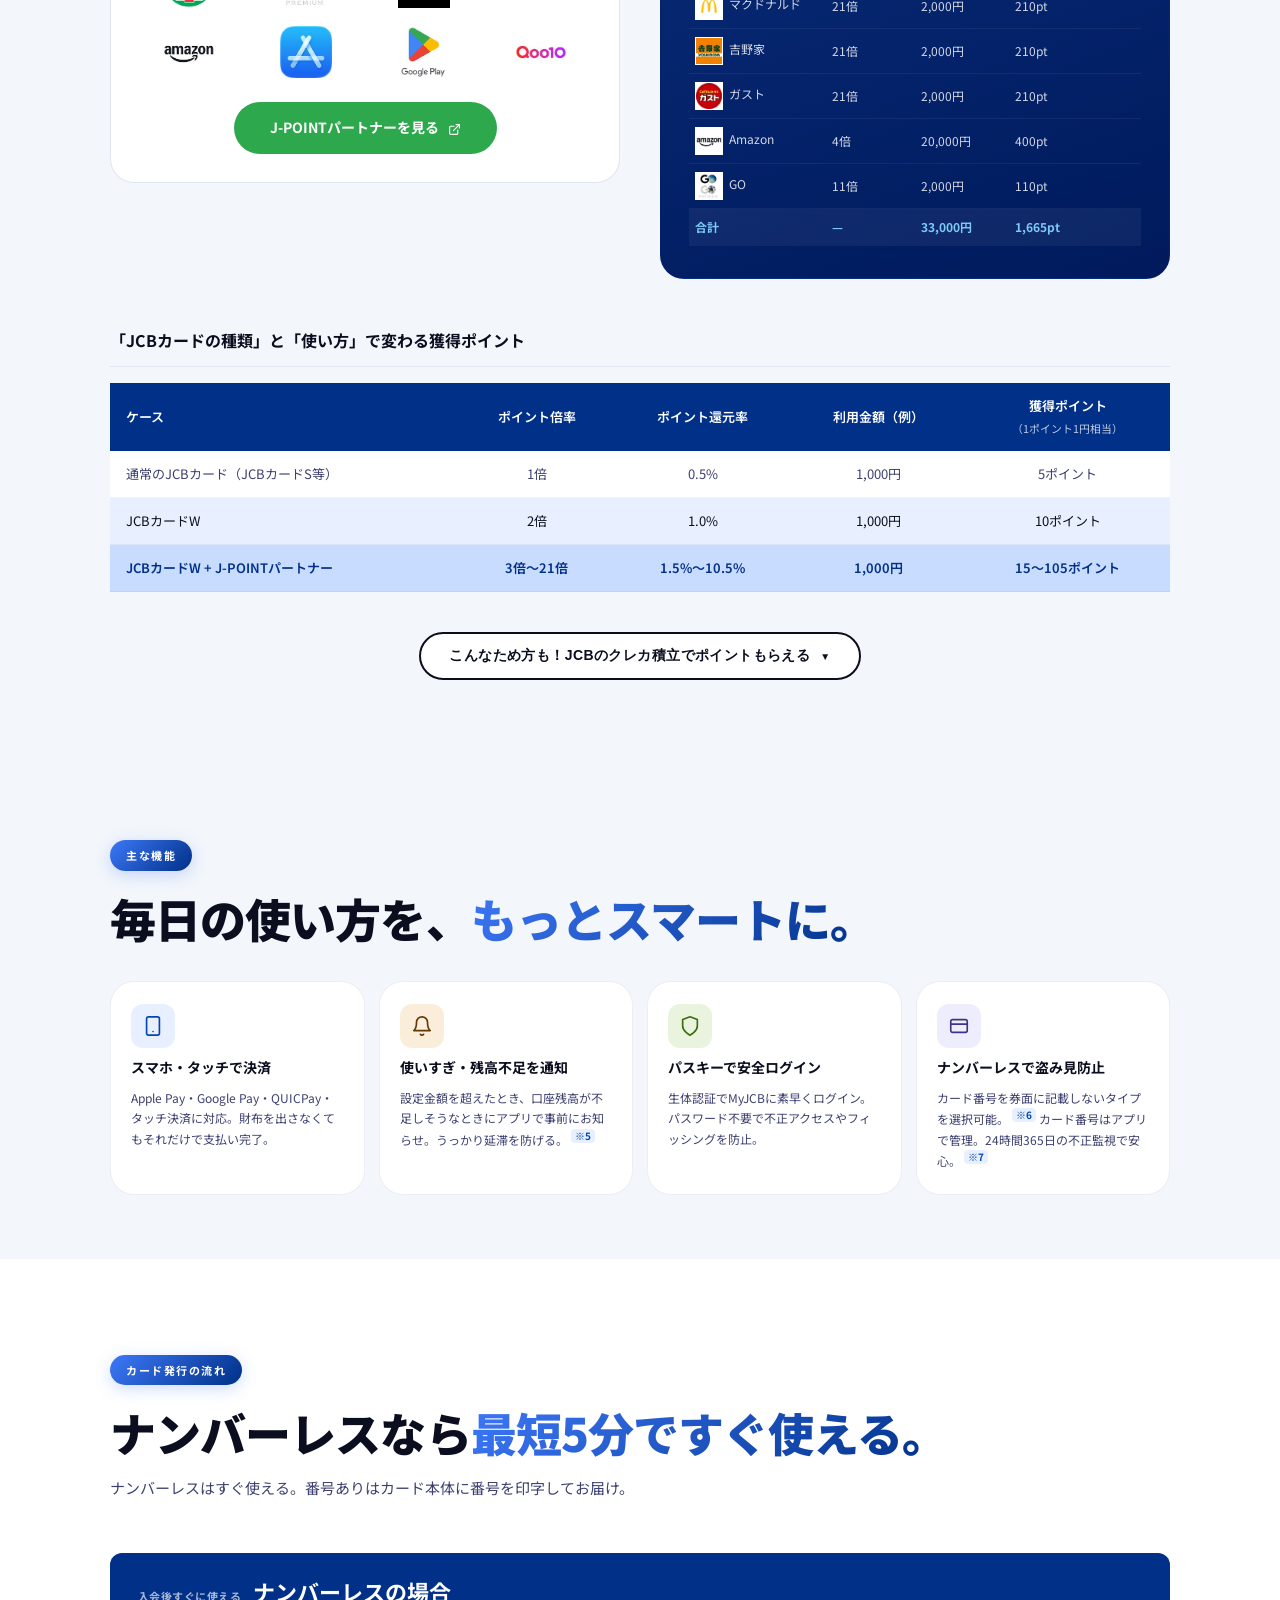
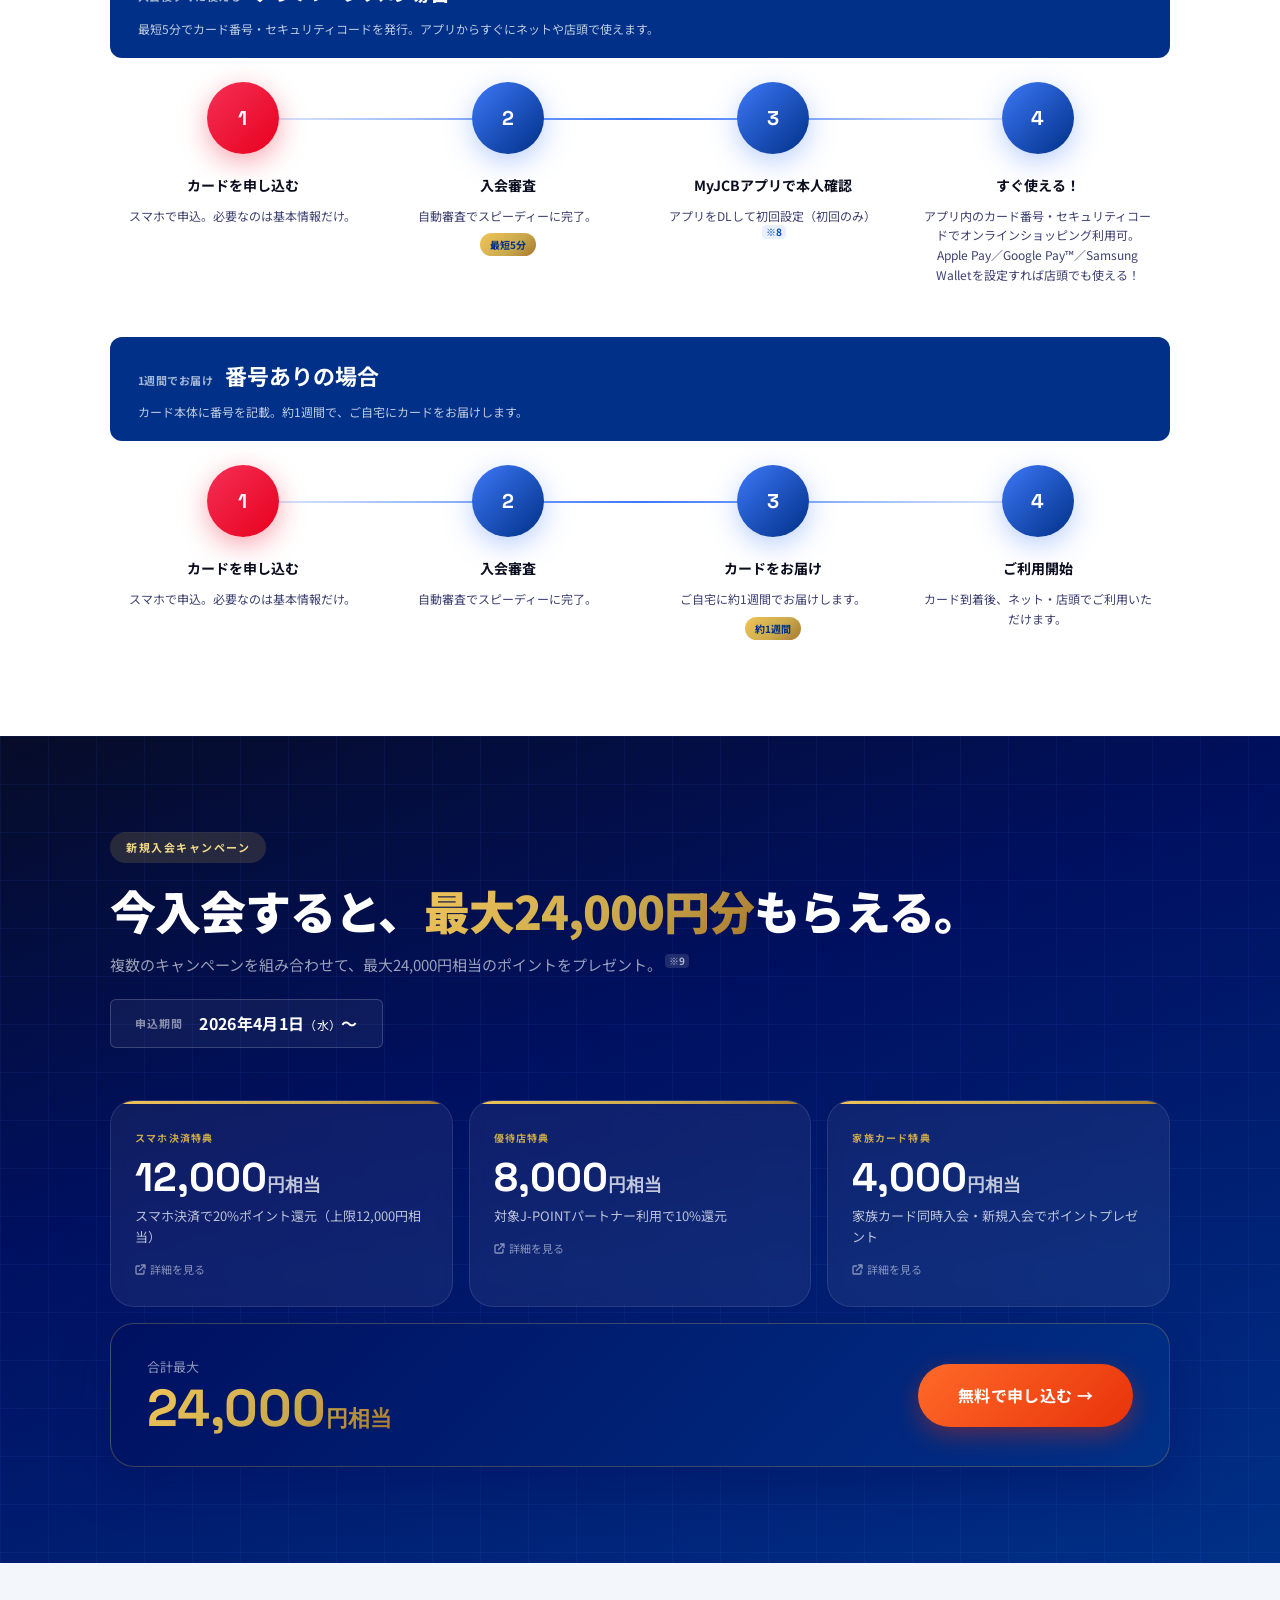
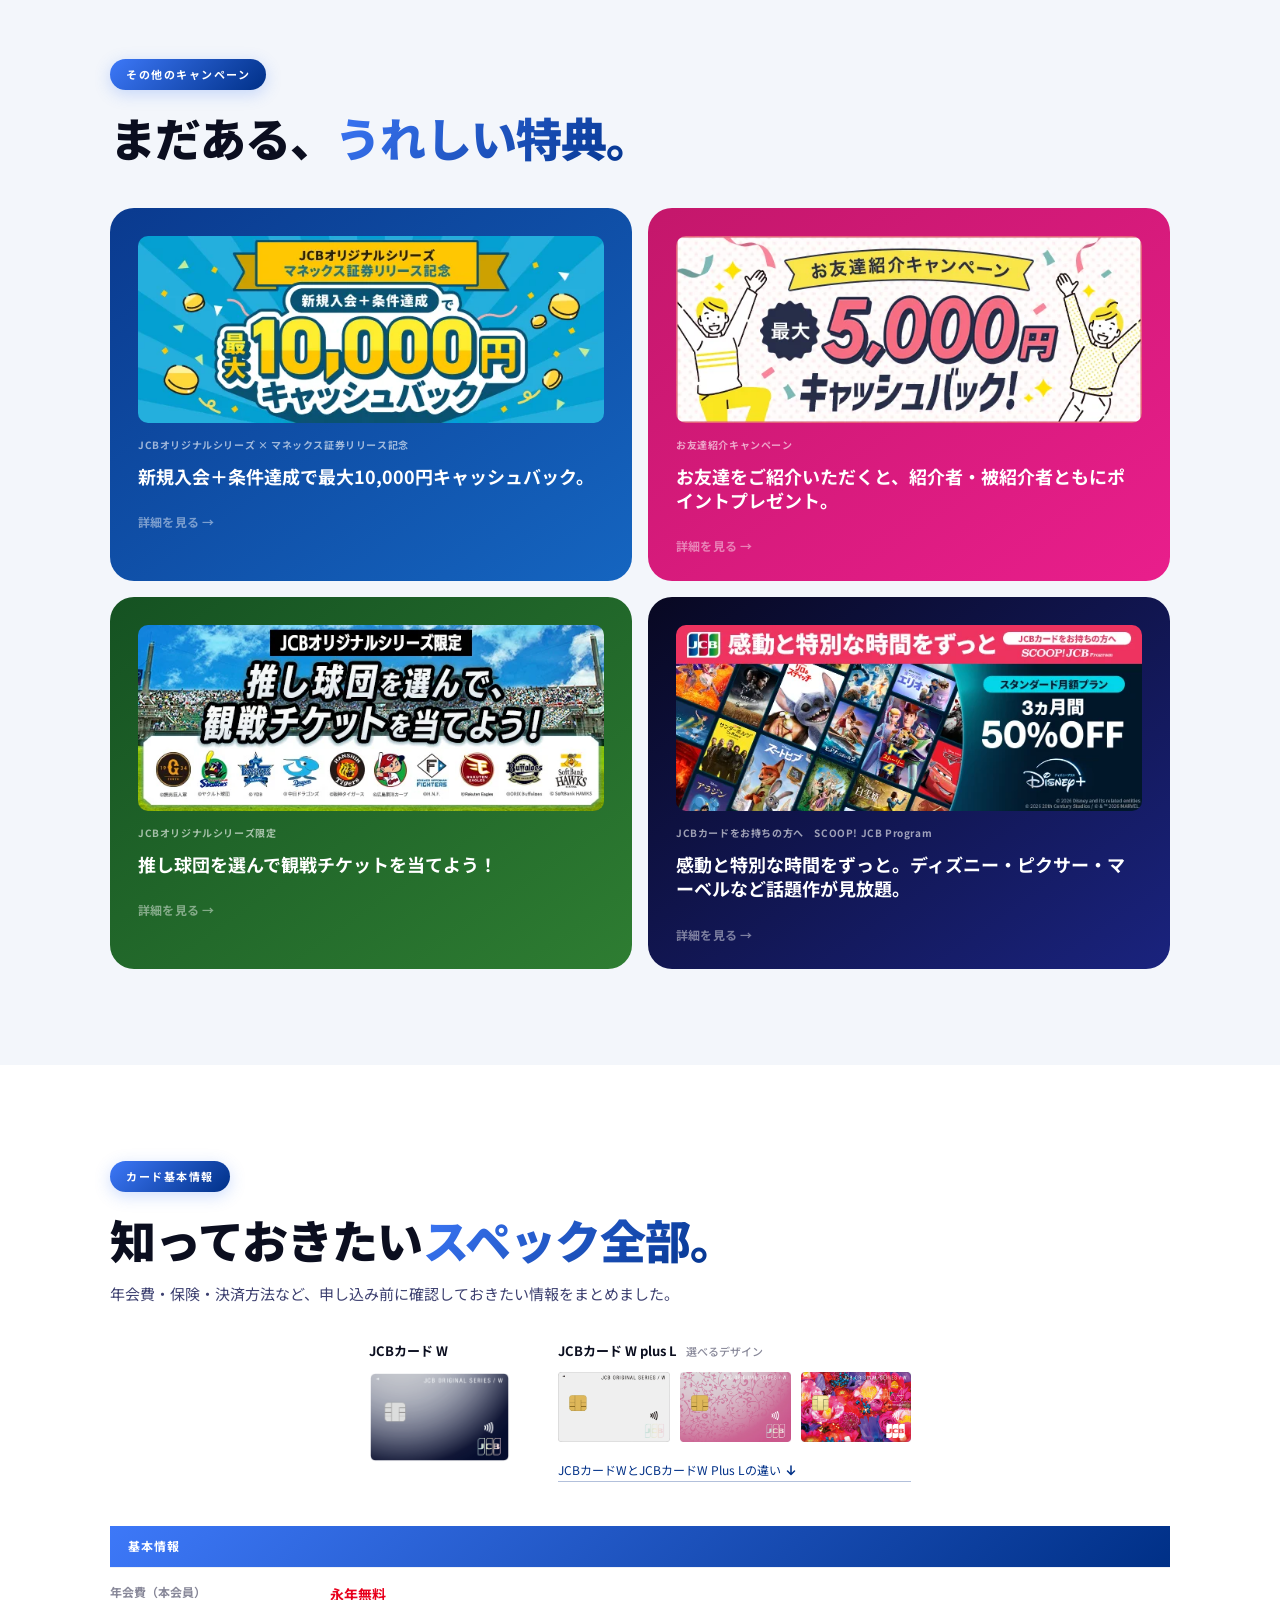
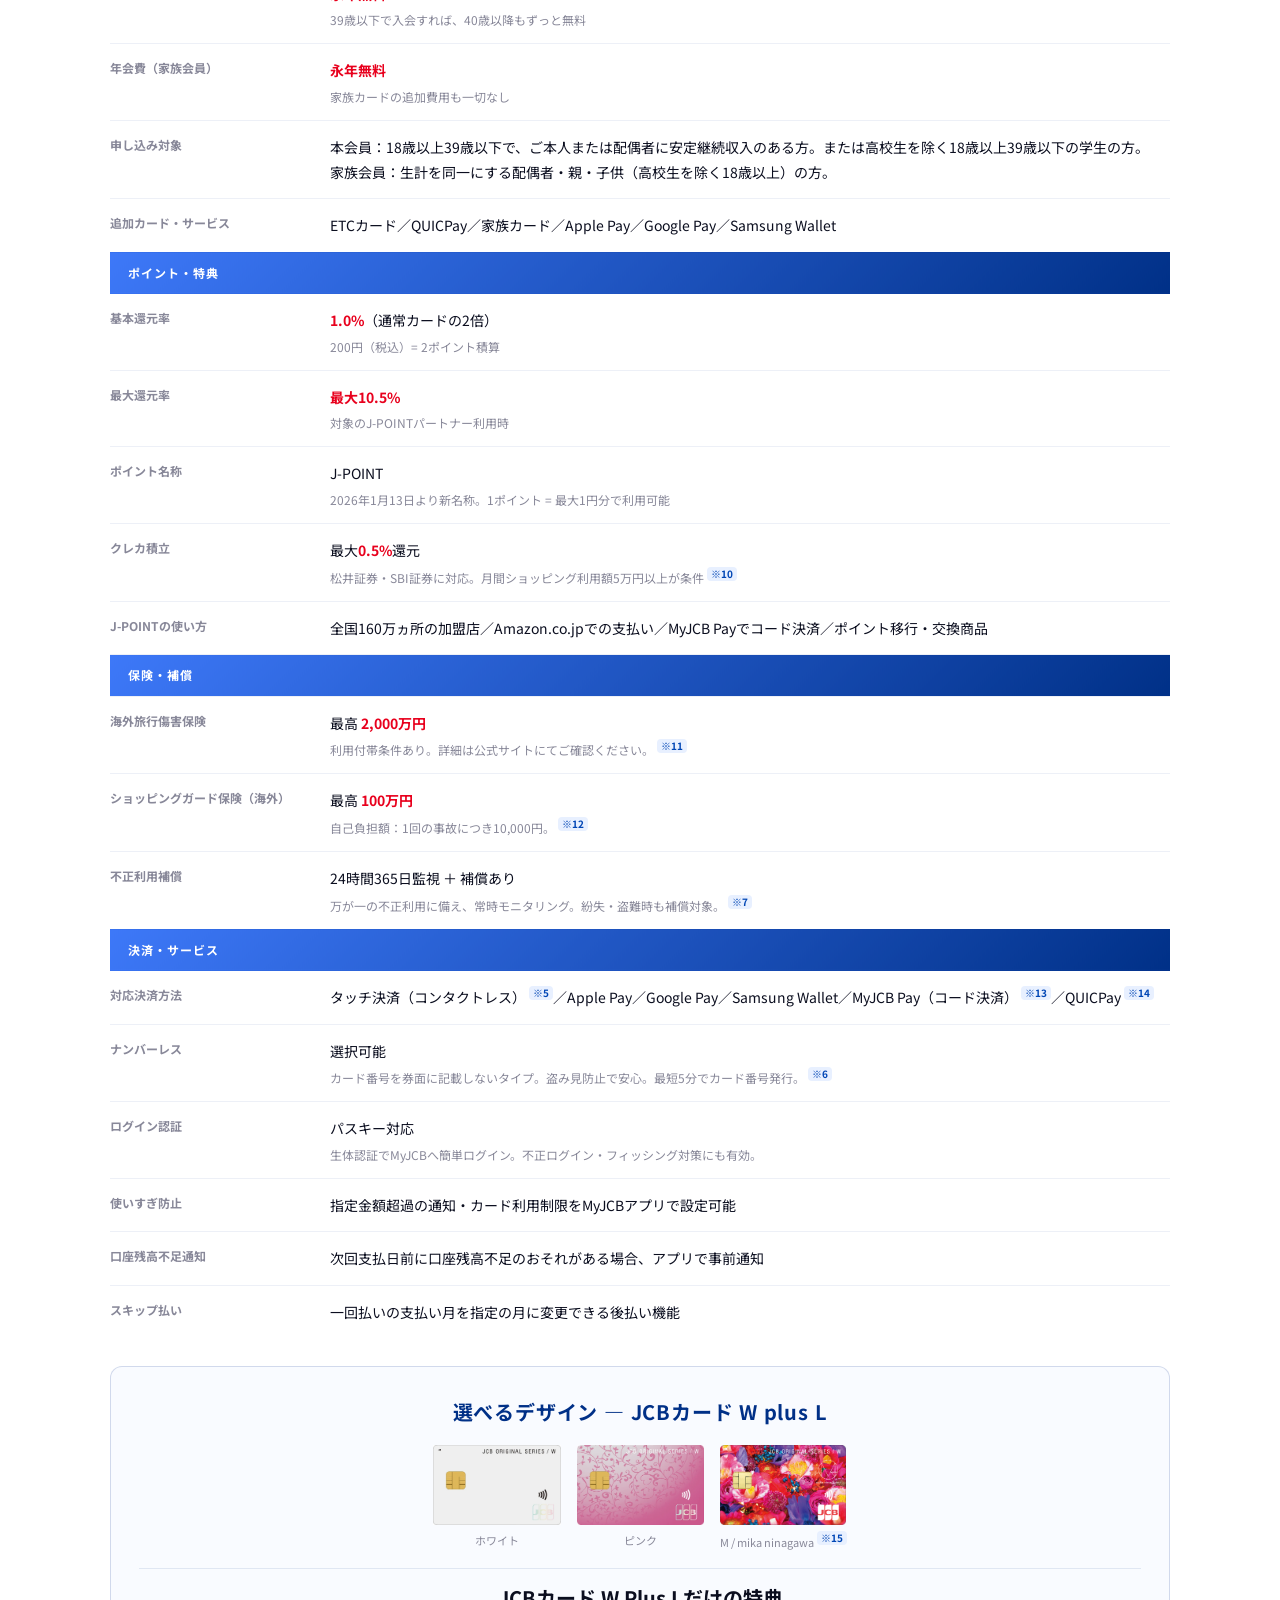
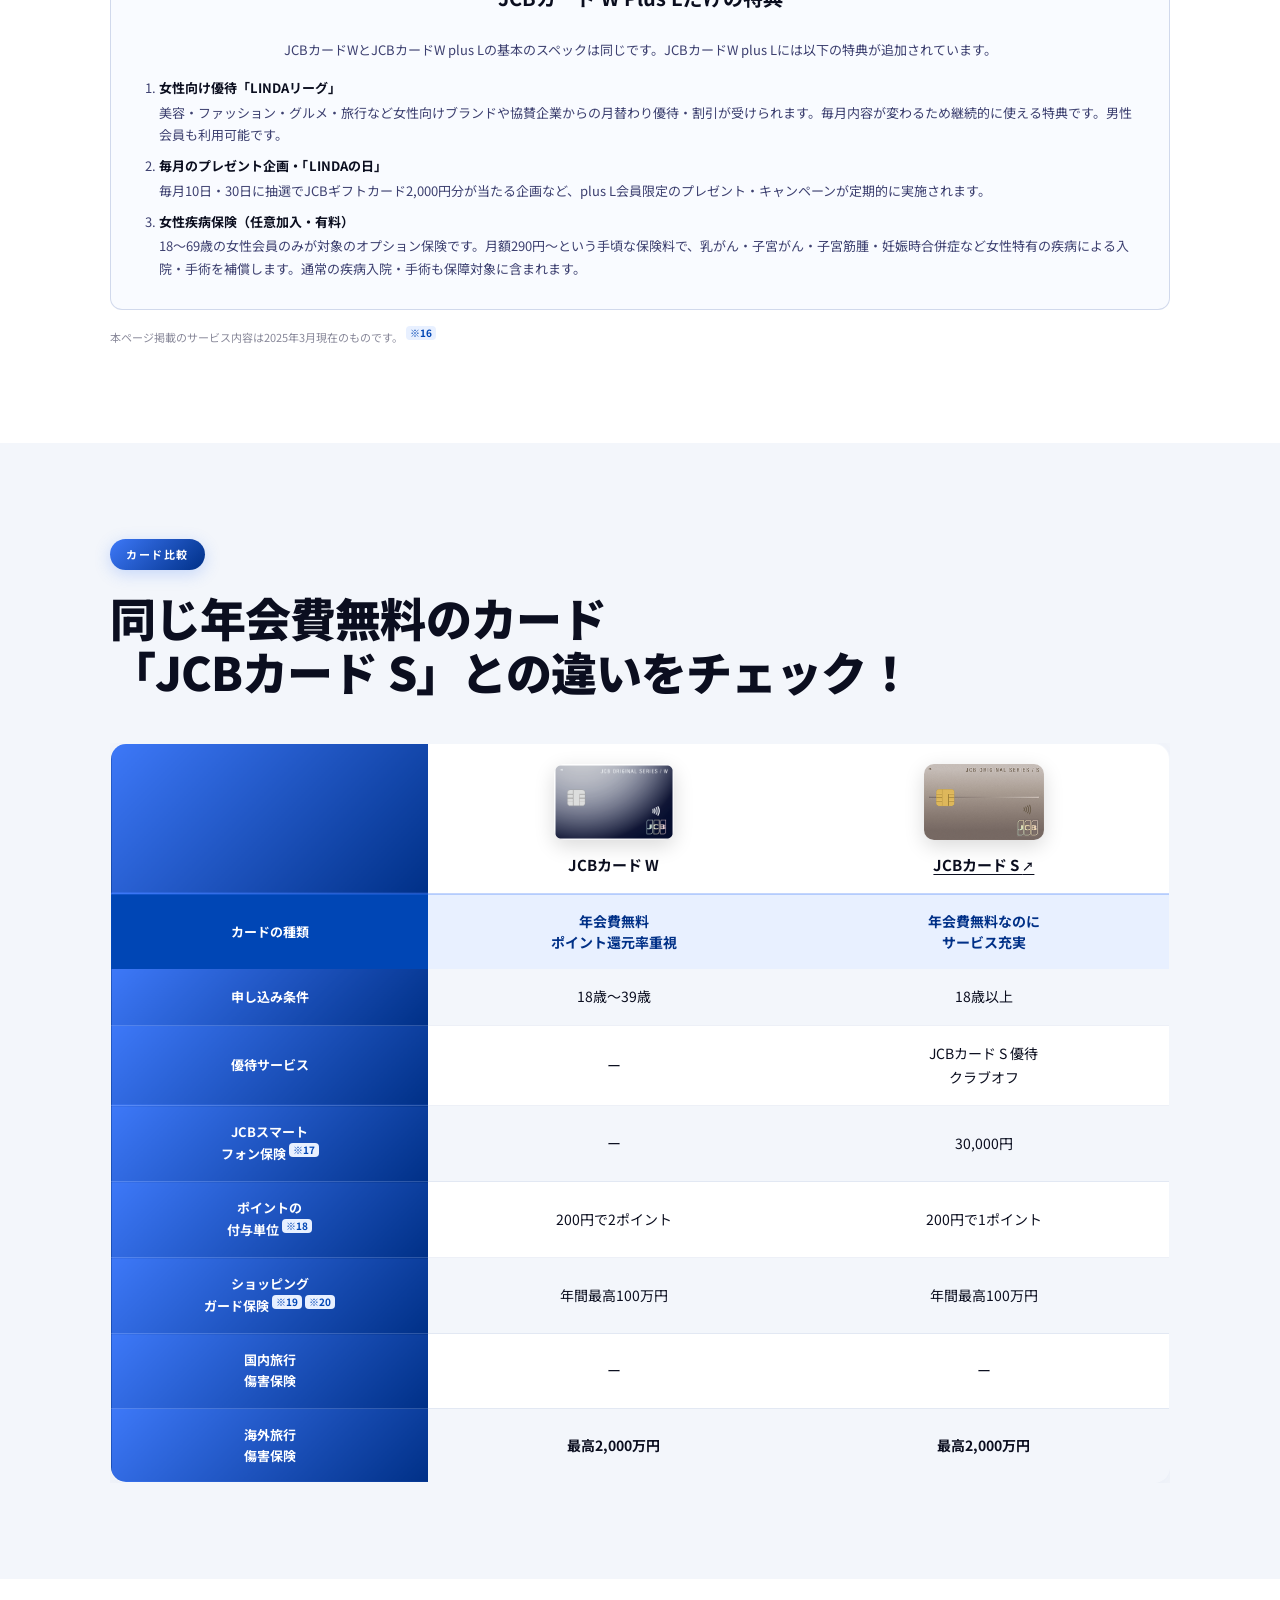
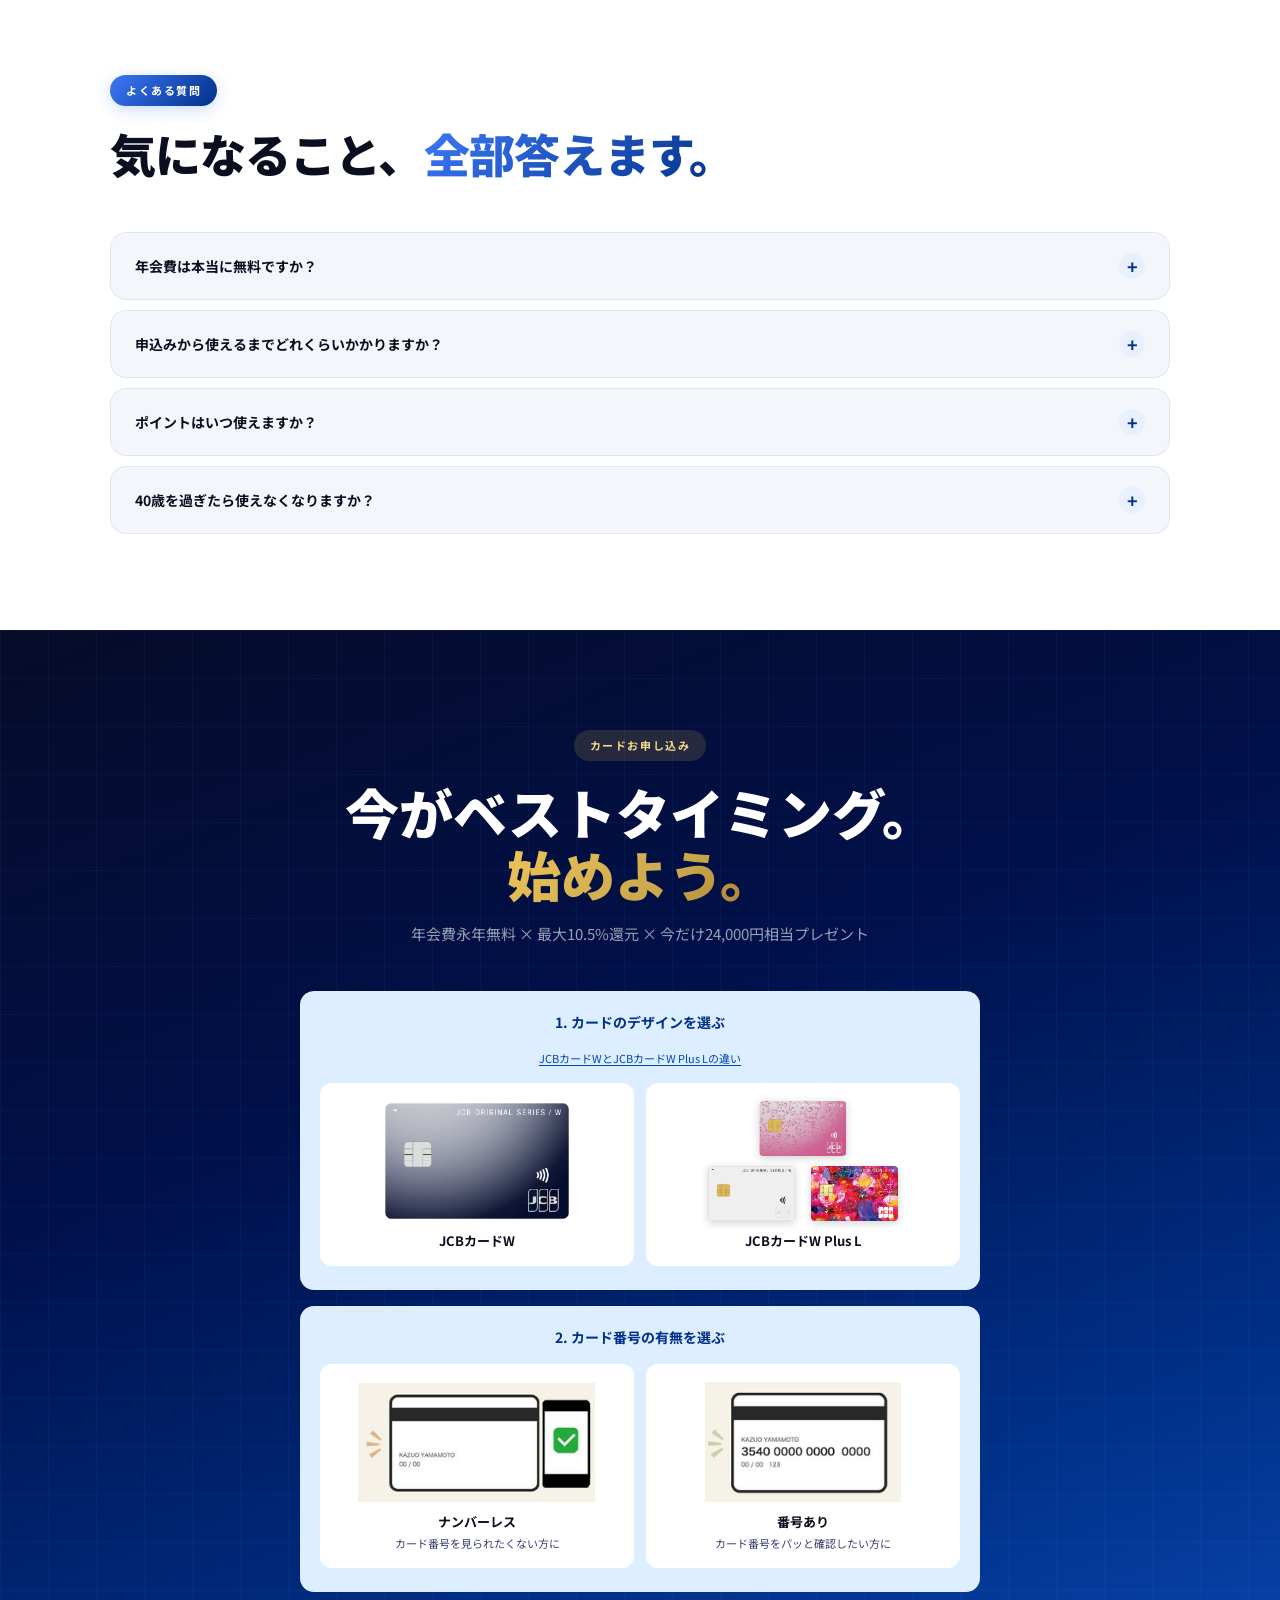
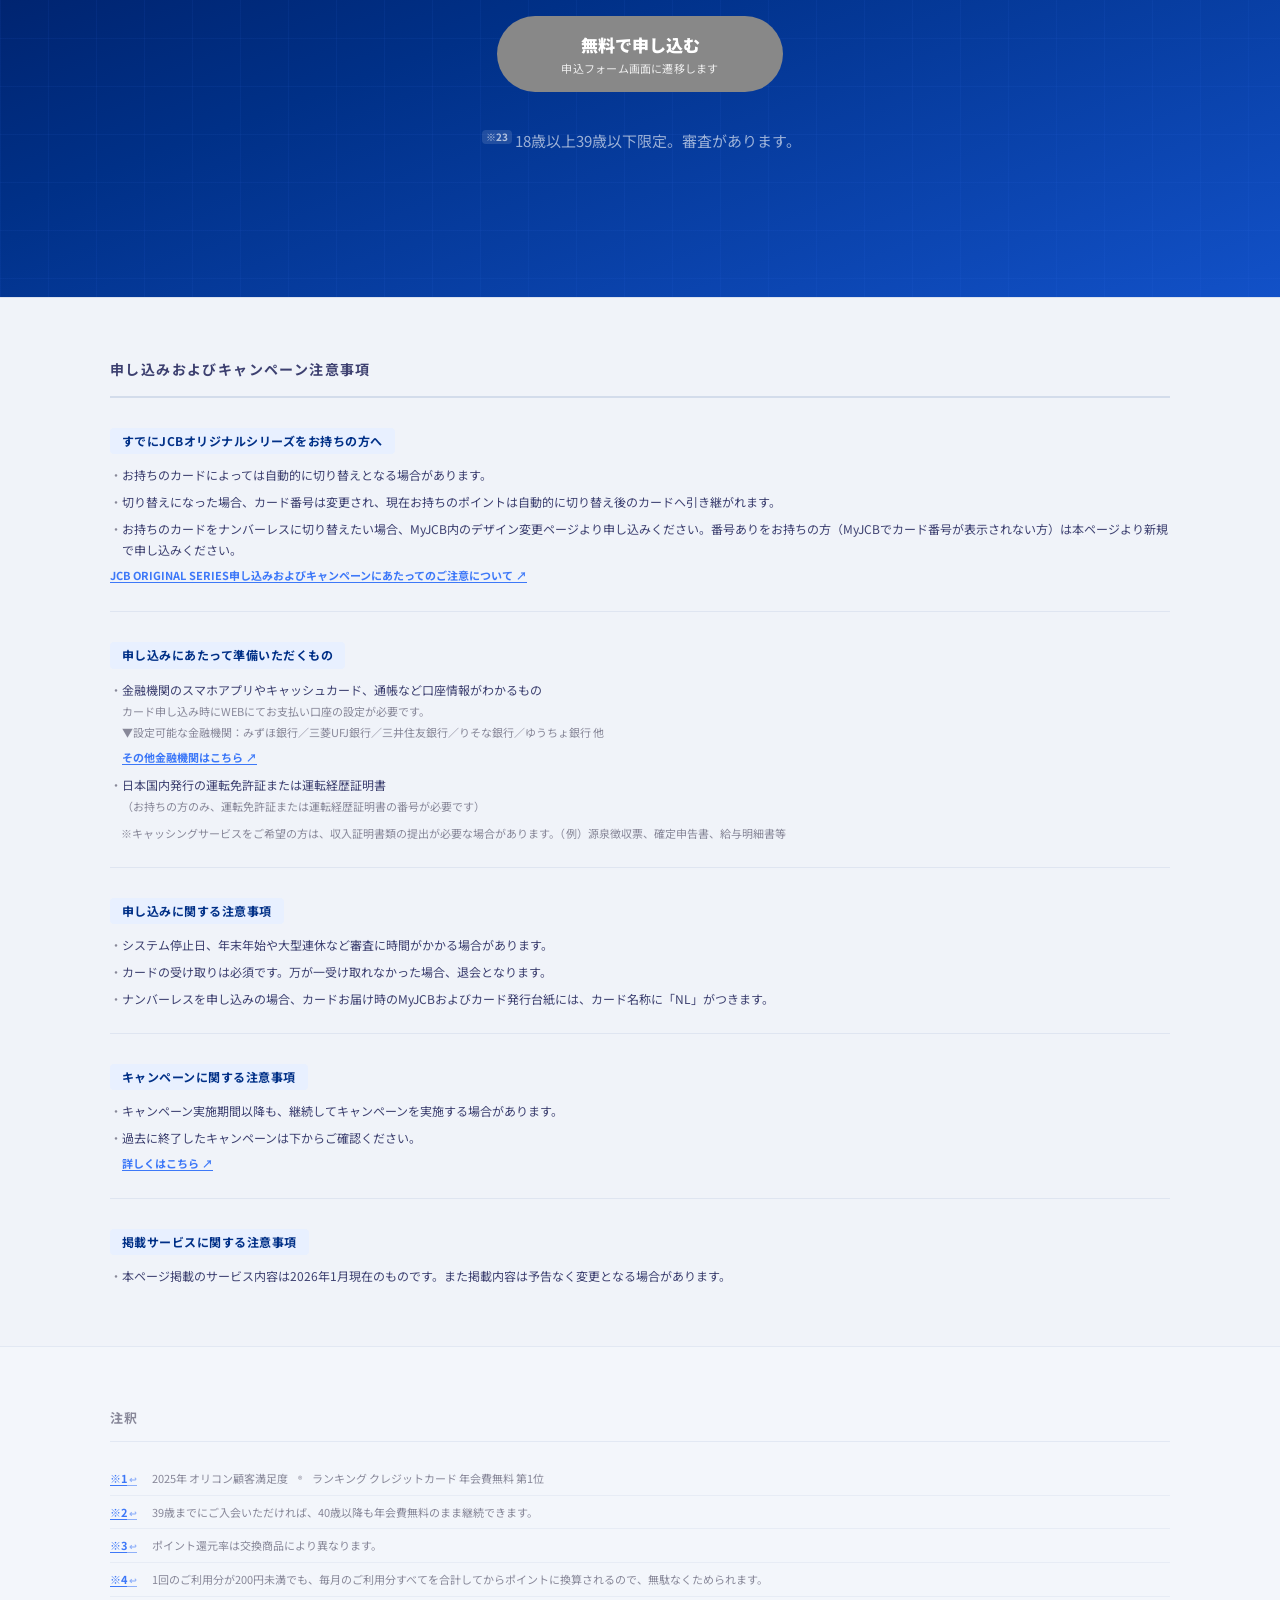
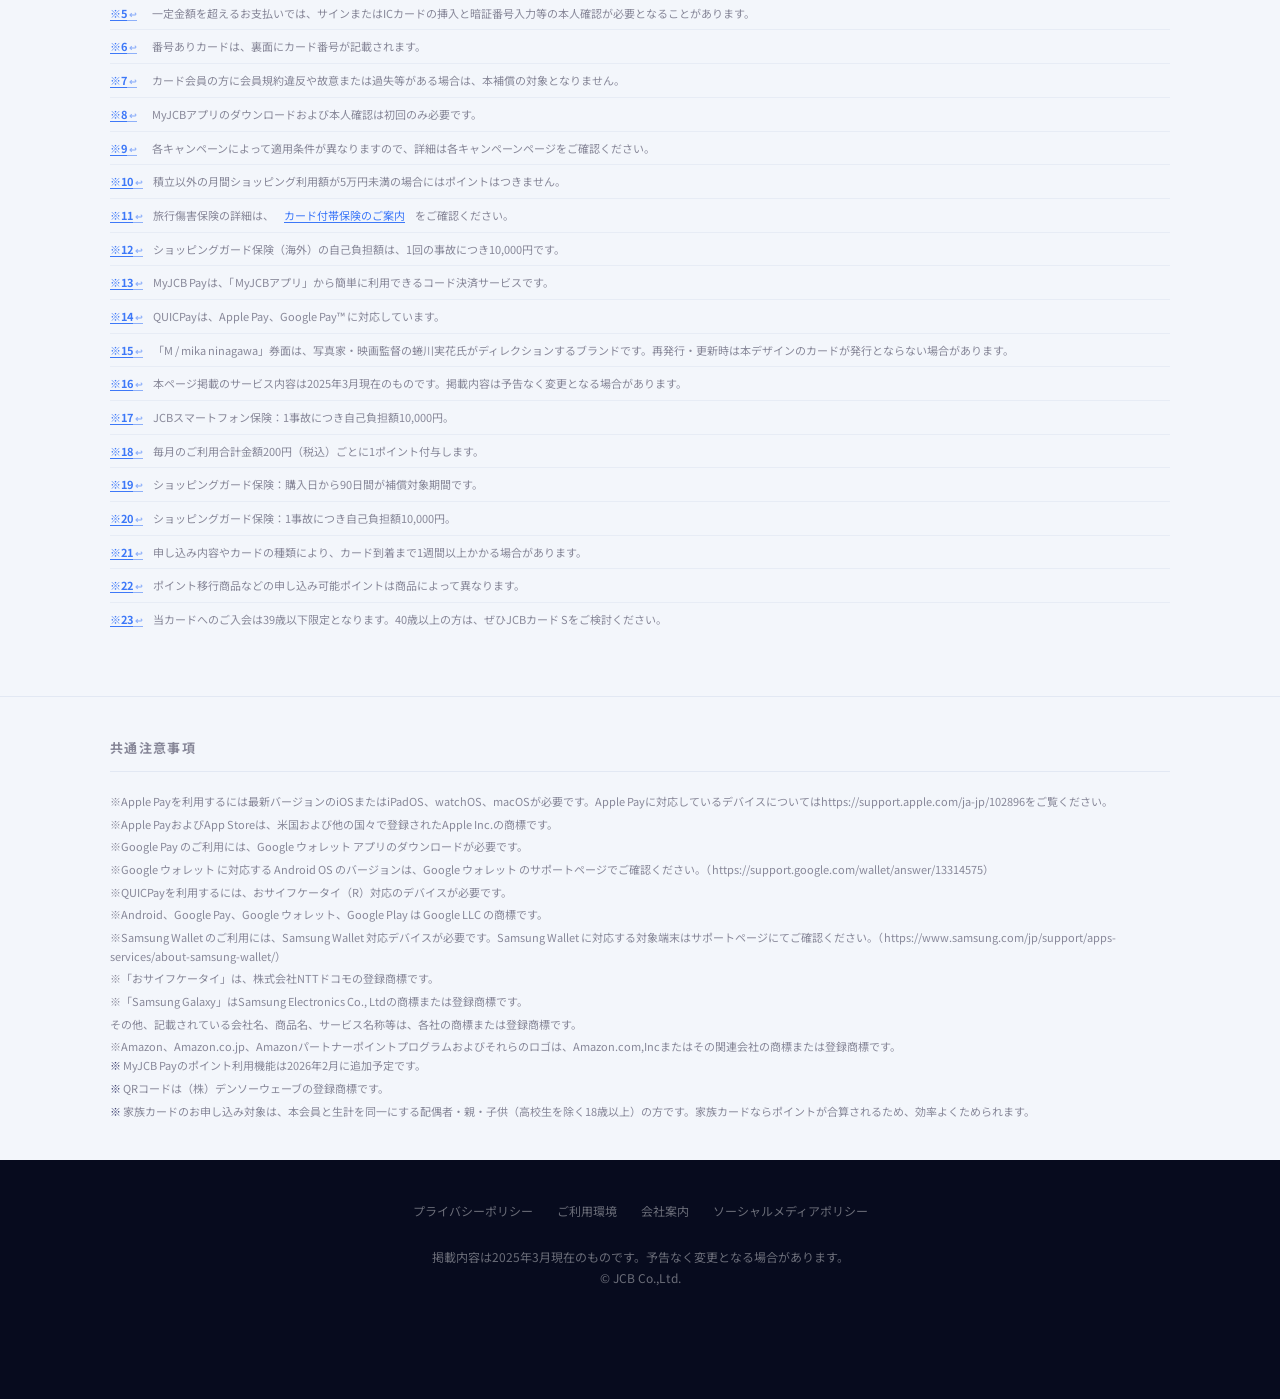
==== commit a4f5c845: "Move plus L lead text below feat-title heading Co-Authored-By: Claude Sonnet 4.6 <noreply@anthropic." ====
--- a/card_w/index.html
+++ b/card_w/index.html
@@ -685,8 +685,8 @@
           <div class="plusl-card-caption">M / mika ninagawa<a href="#fn16" class="fn-link">※16</a></div>
         </div>
       </div>
-      <p class="plusl-supplement-lead">JCBカードWとJCBカードW plus Lの基本のスペックは同じです。JCBカードW plus Lには以下の特典が追加されています。デザインの選択肢も豊富です。<a href="#fn16" class="fn-link">※16</a></p>
       <div class="plusl-supplement-feat-title">JCBカード W Plus Lだけの特典</div>
+      <p class="plusl-supplement-lead">JCBカードWとJCBカードW plus Lの基本のスペックは同じです。JCBカードW plus Lには以下の特典が追加されています。</p>
       <ol class="plusl-supplement-feats">
         <li><strong>女性向け優待「LINDAリーグ」</strong>美容・ファッション・グルメ・旅行など女性向けブランドや協賛企業からの月替わり優待・割引が受けられます。毎月内容が変わるため継続的に使える特典です。男性会員も利用可能です。</li>
         <li><strong>毎月のプレゼント企画・「LINDAの日」</strong>毎月10日・30日に抽選でJCBギフトカード2,000円分が当たる企画など、plus L会員限定のプレゼント・キャンペーンが定期的に実施されます。</li>
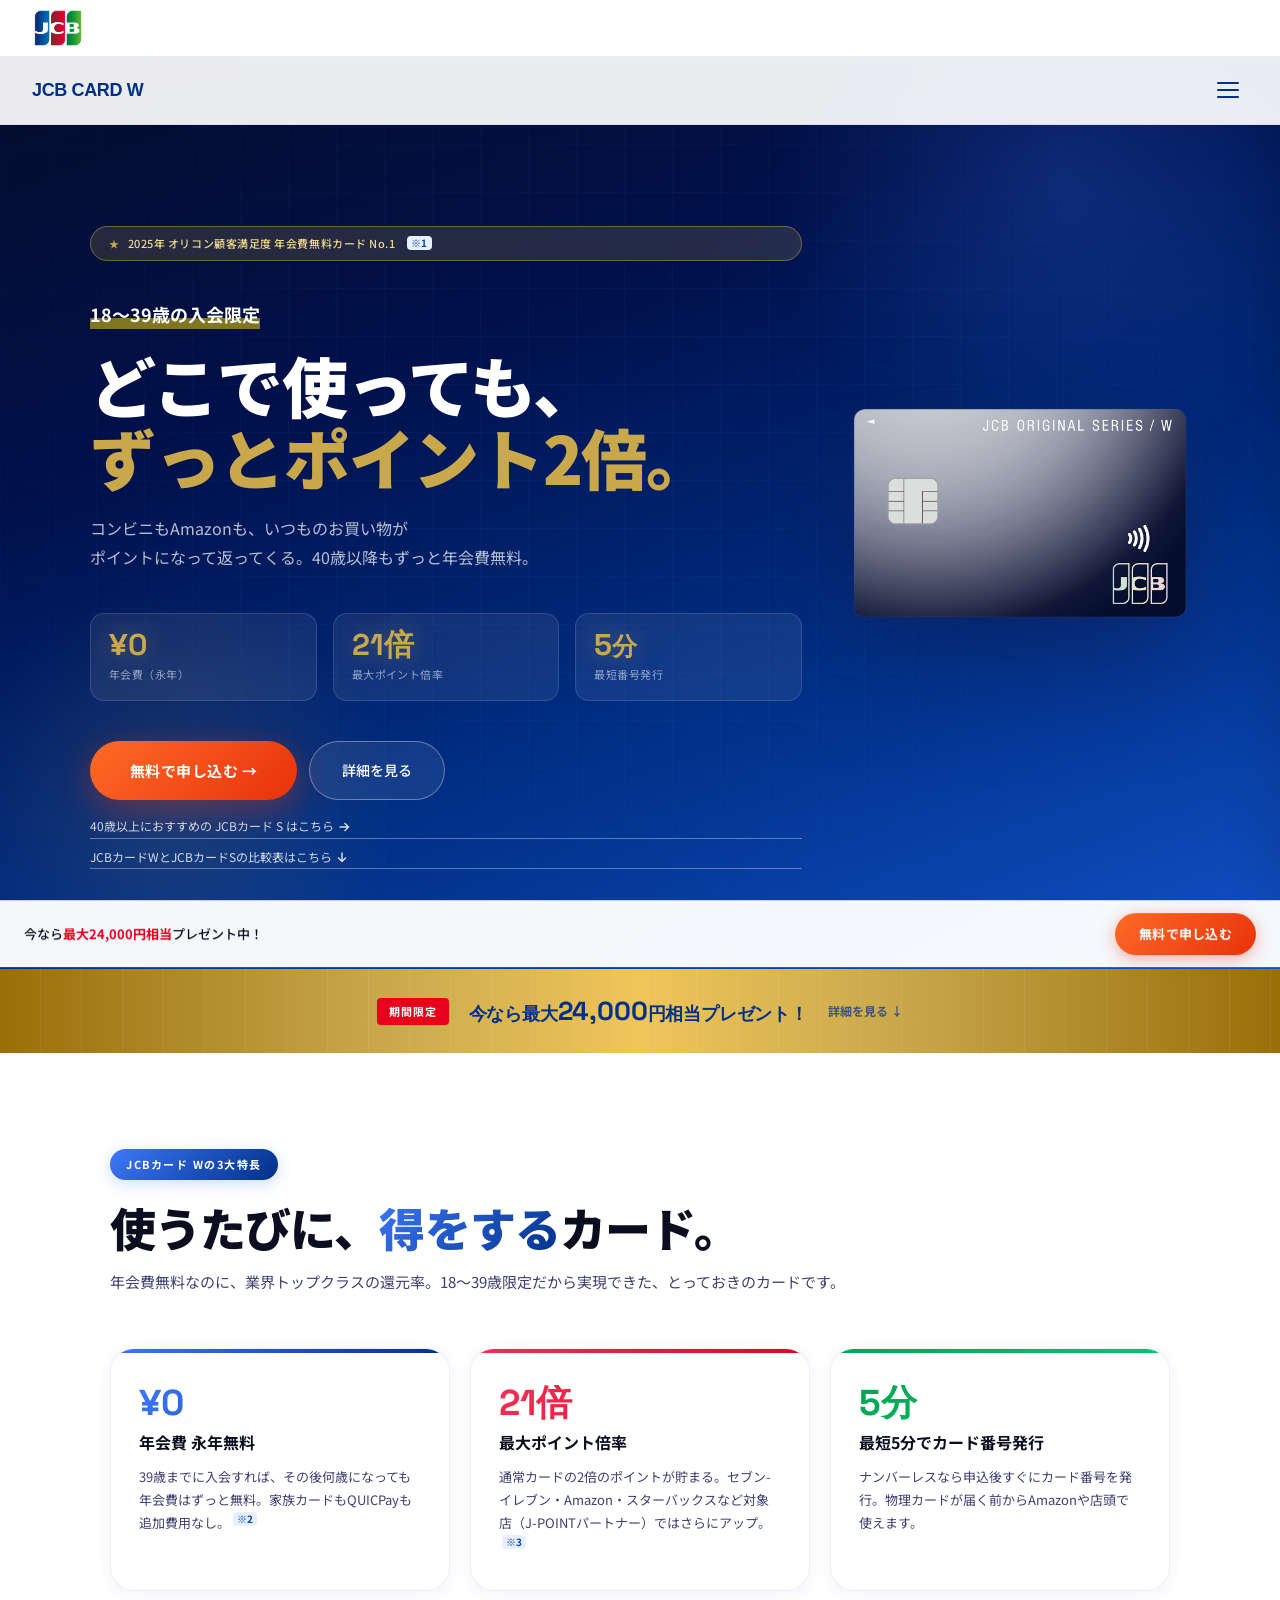
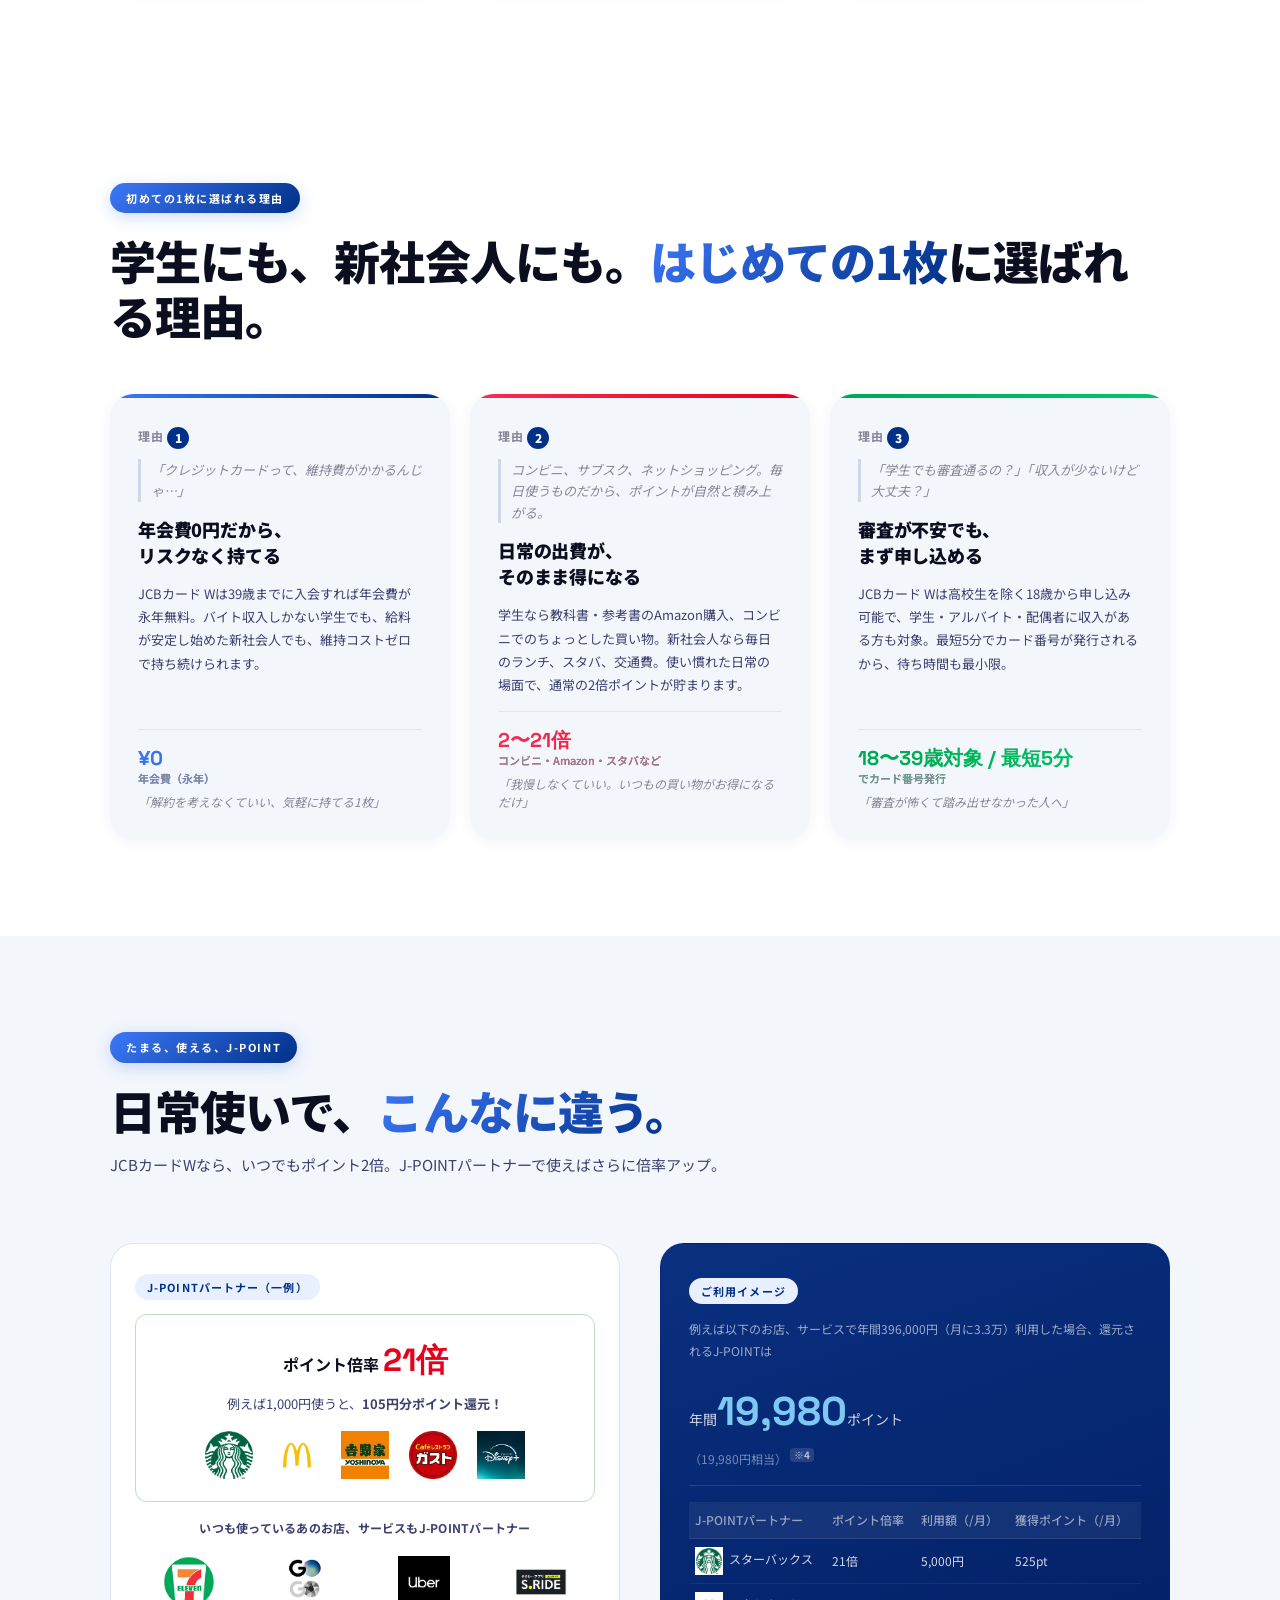
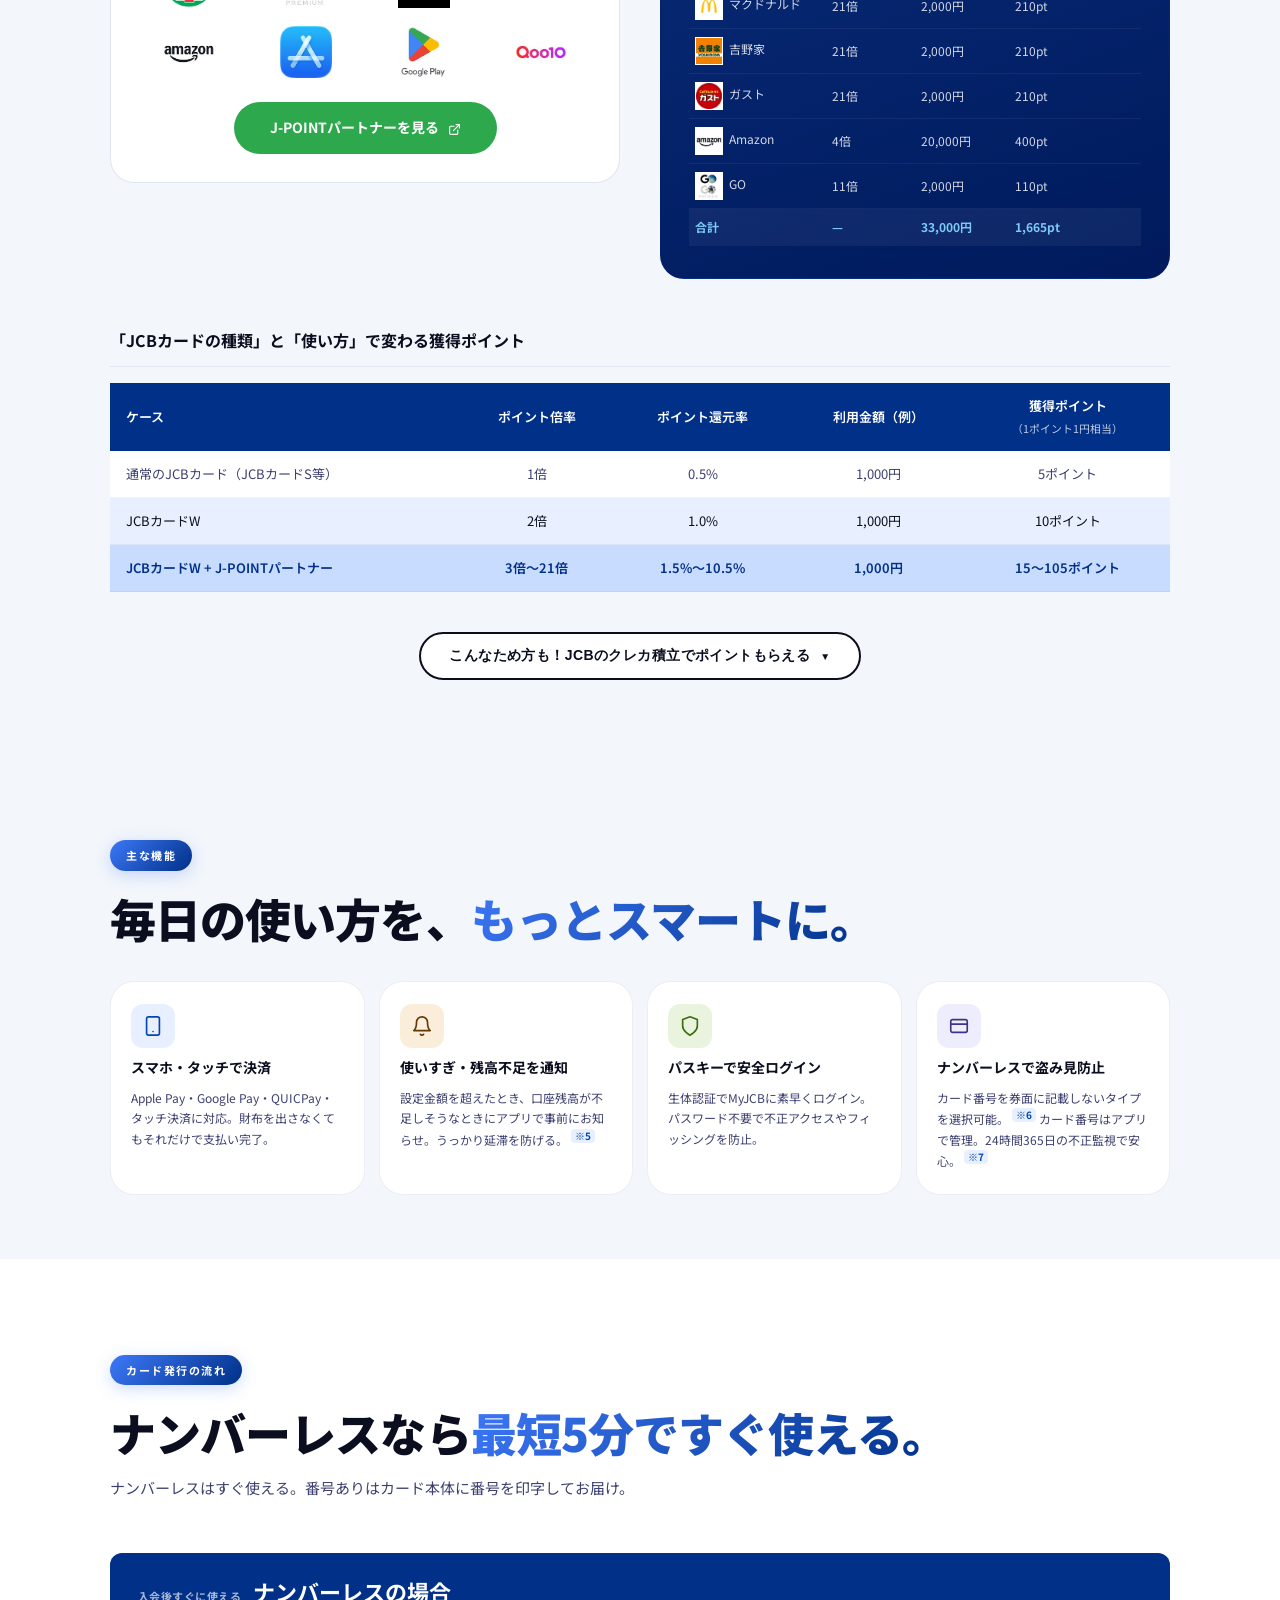
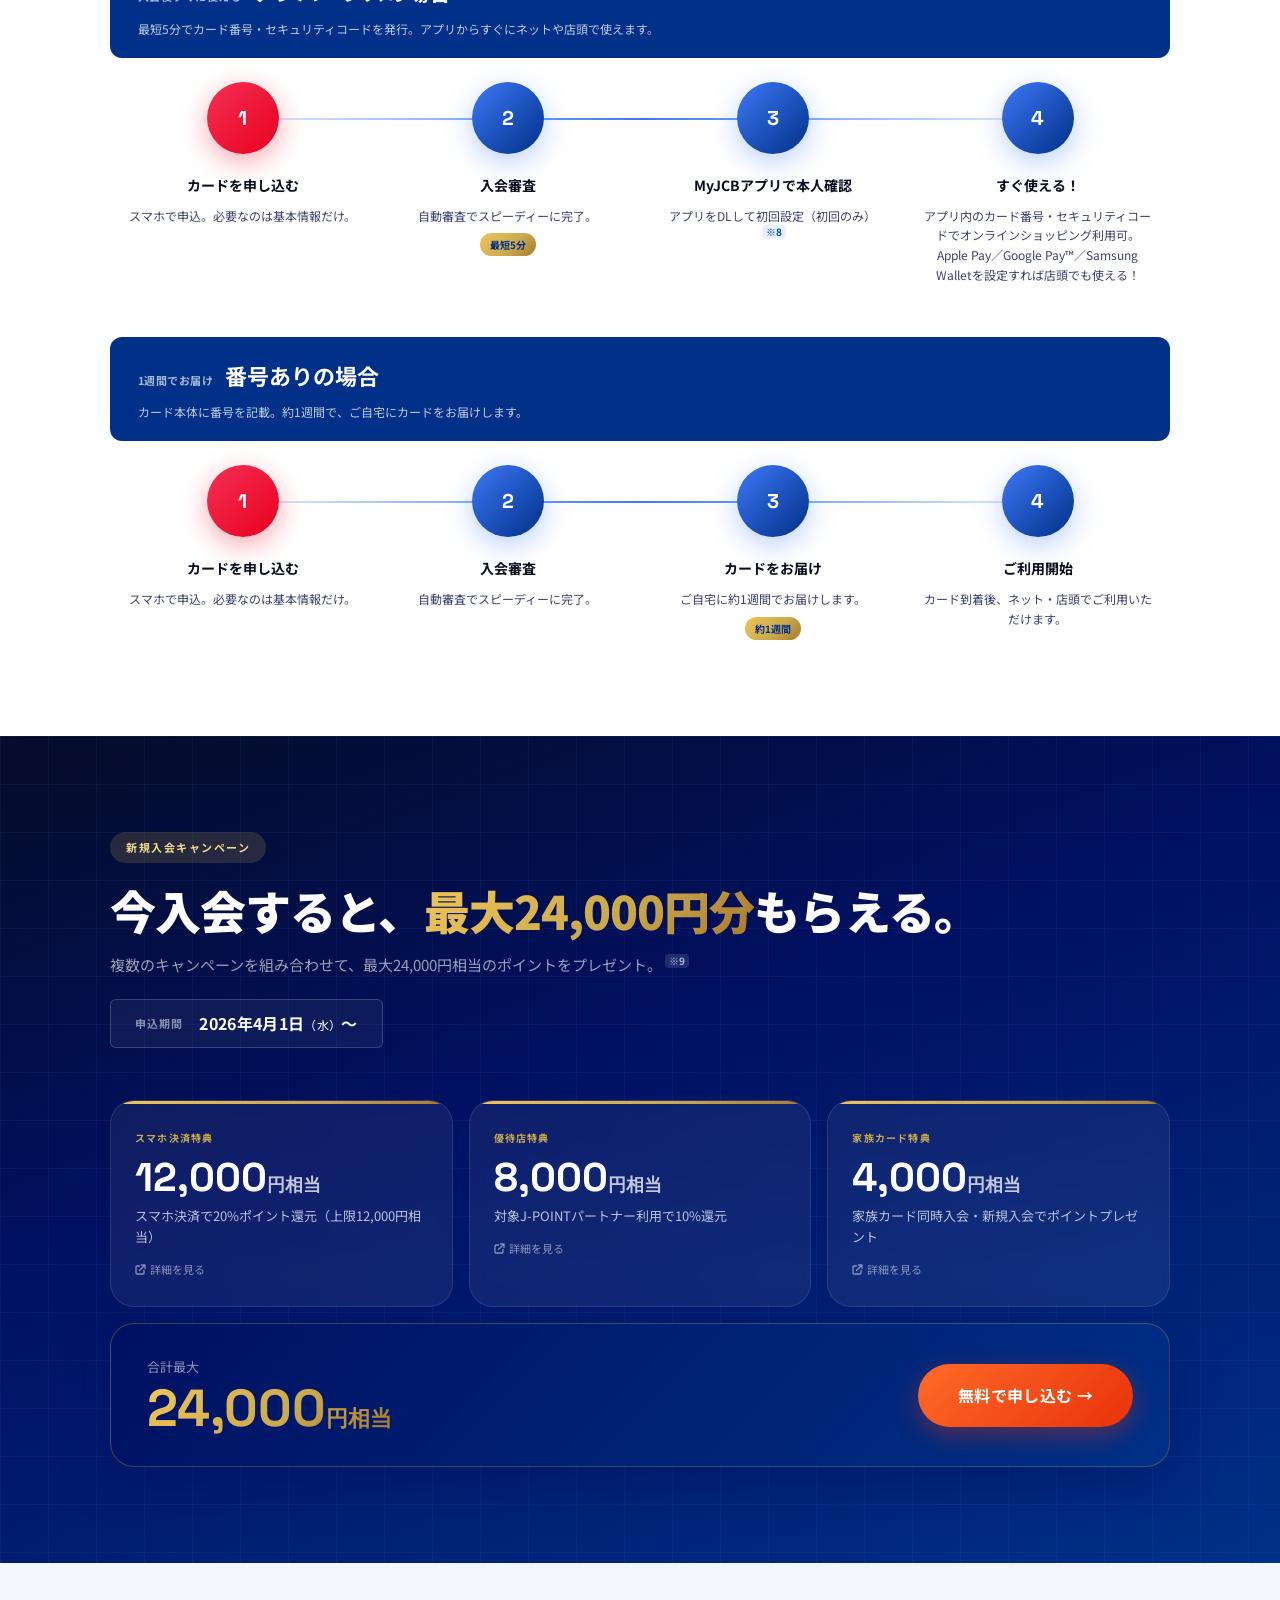
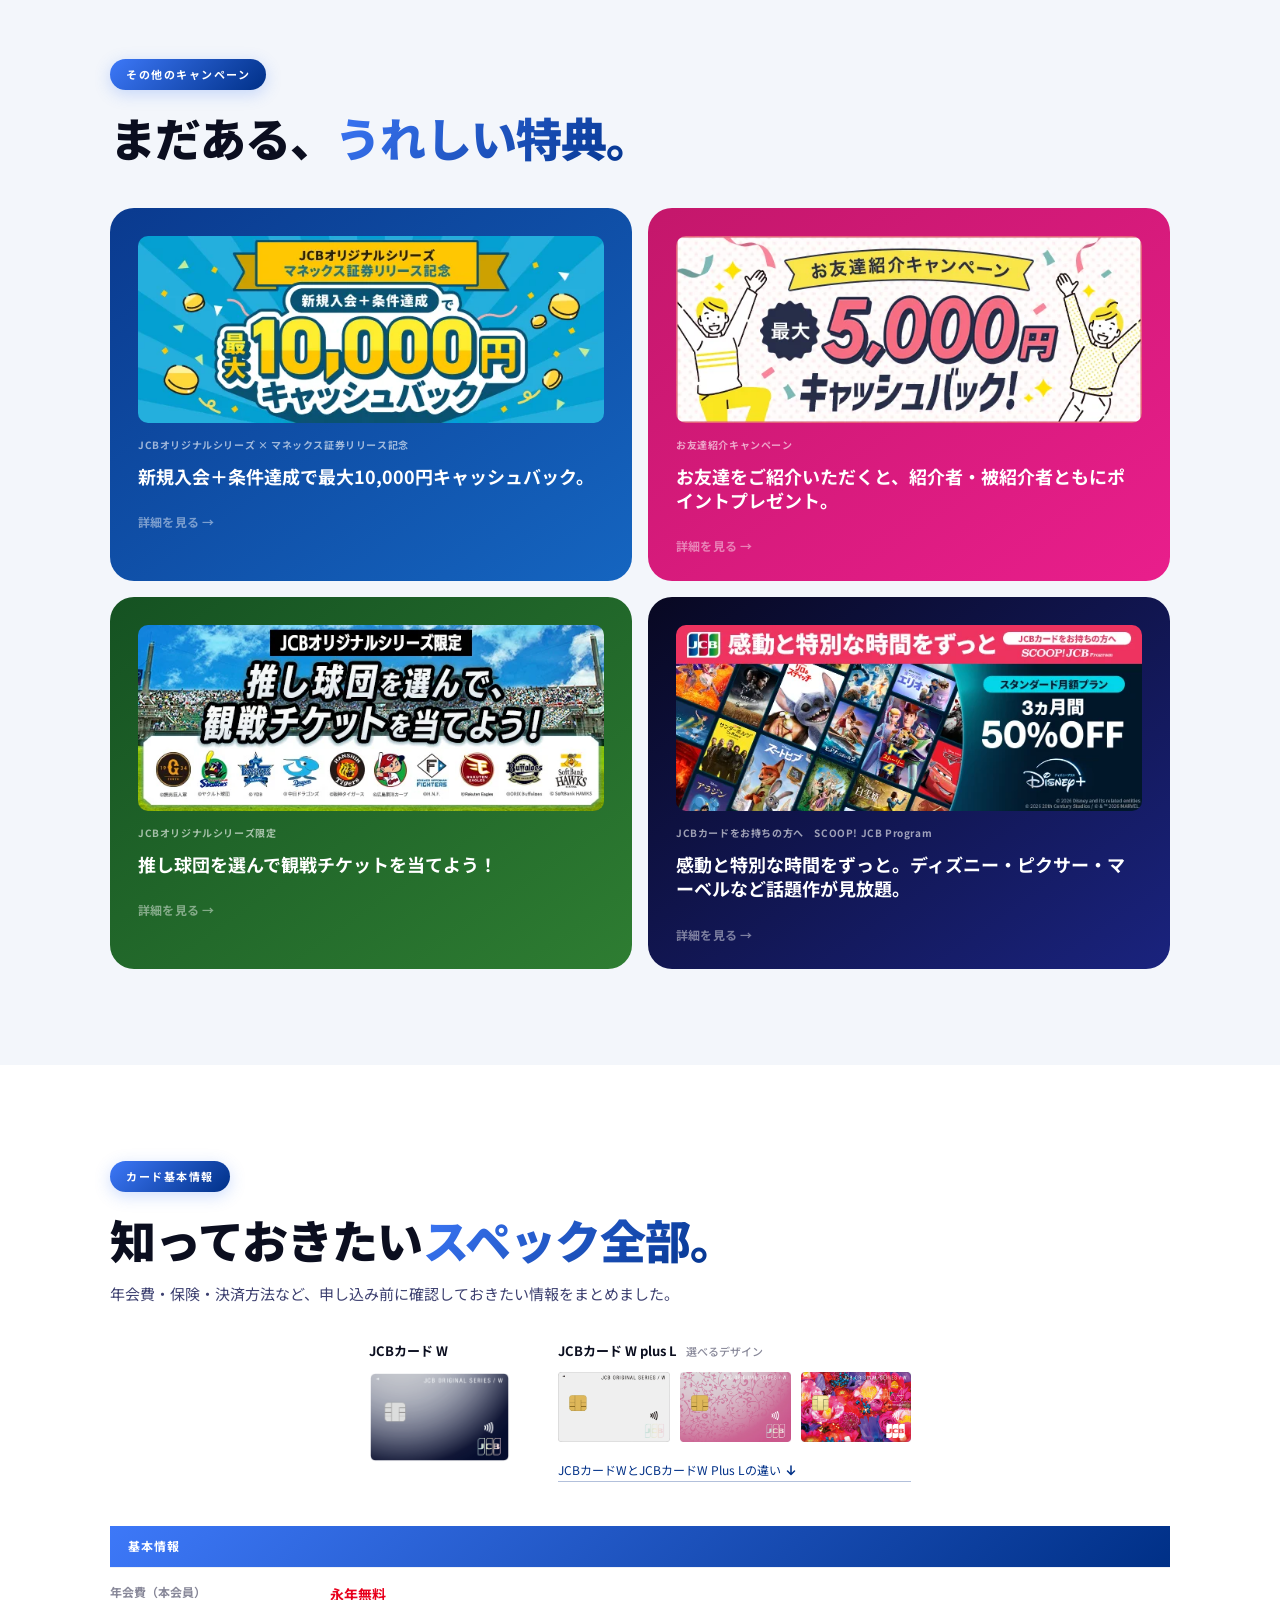
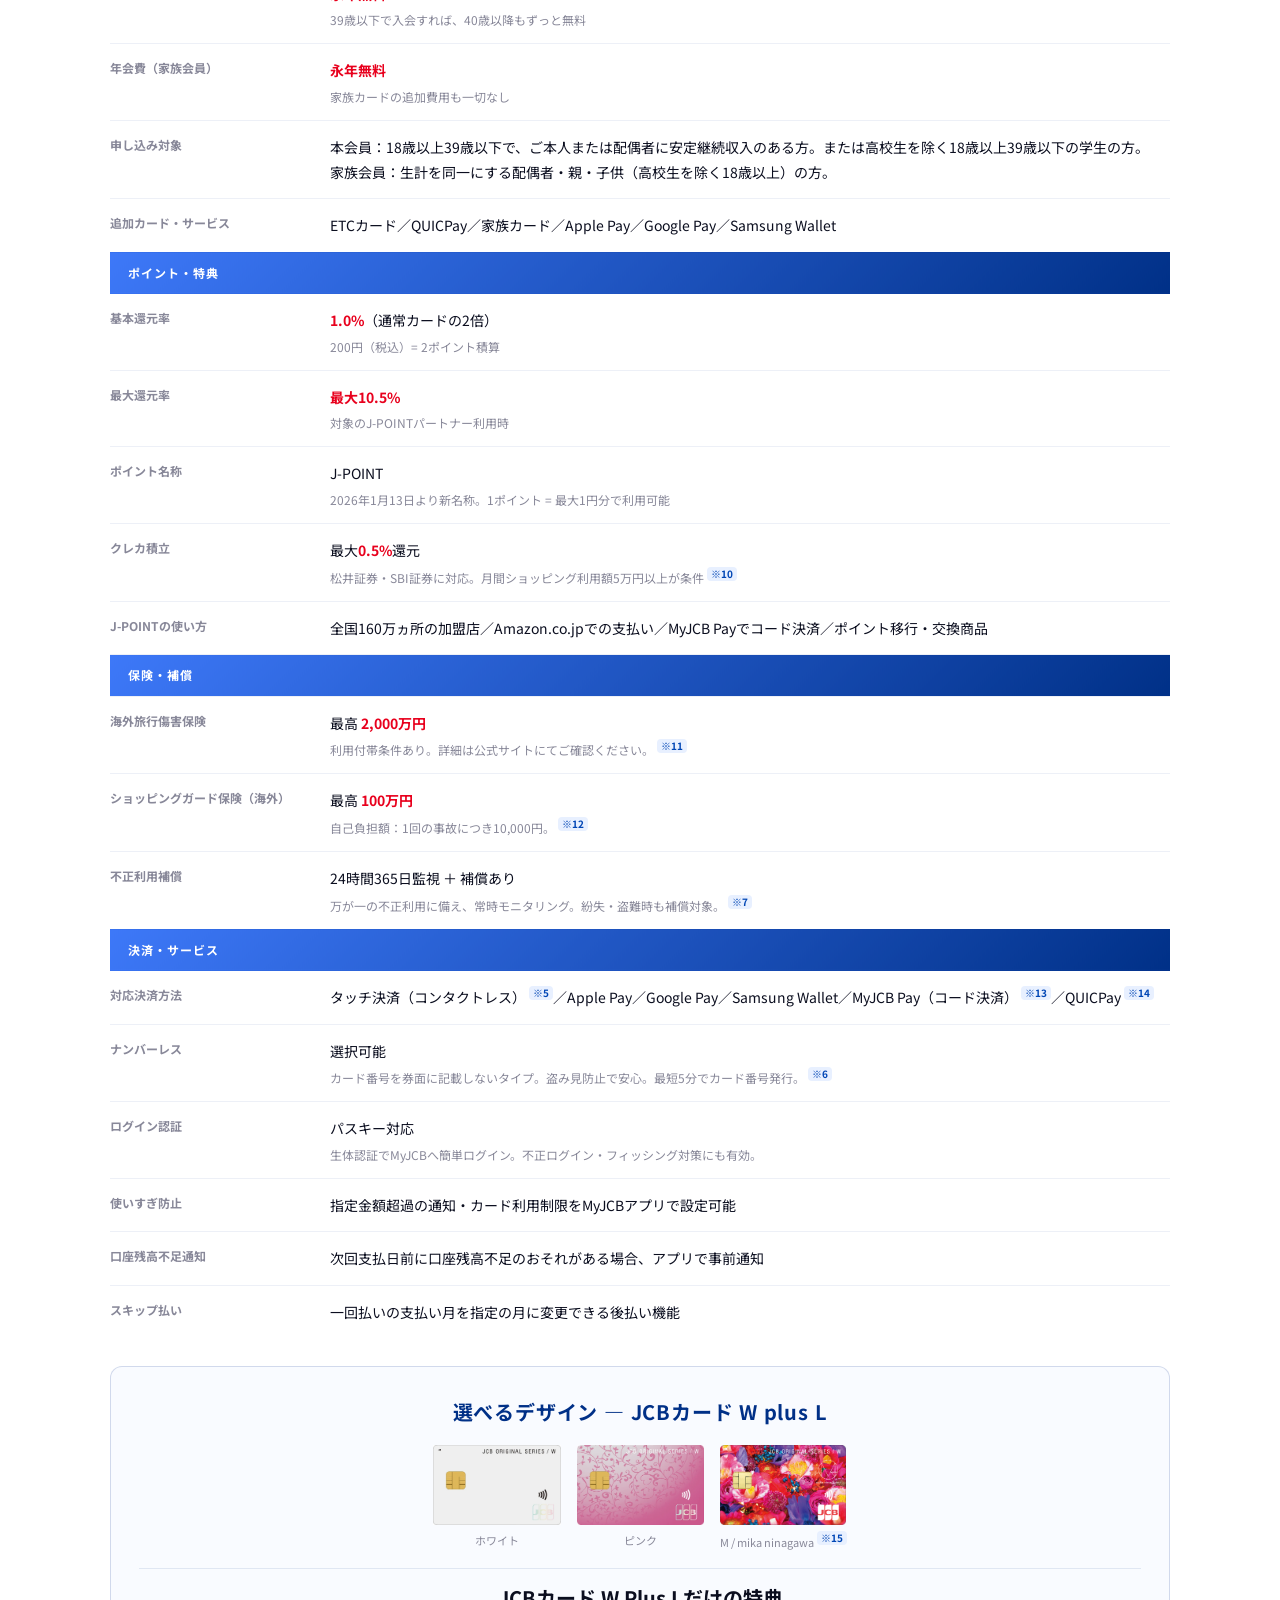
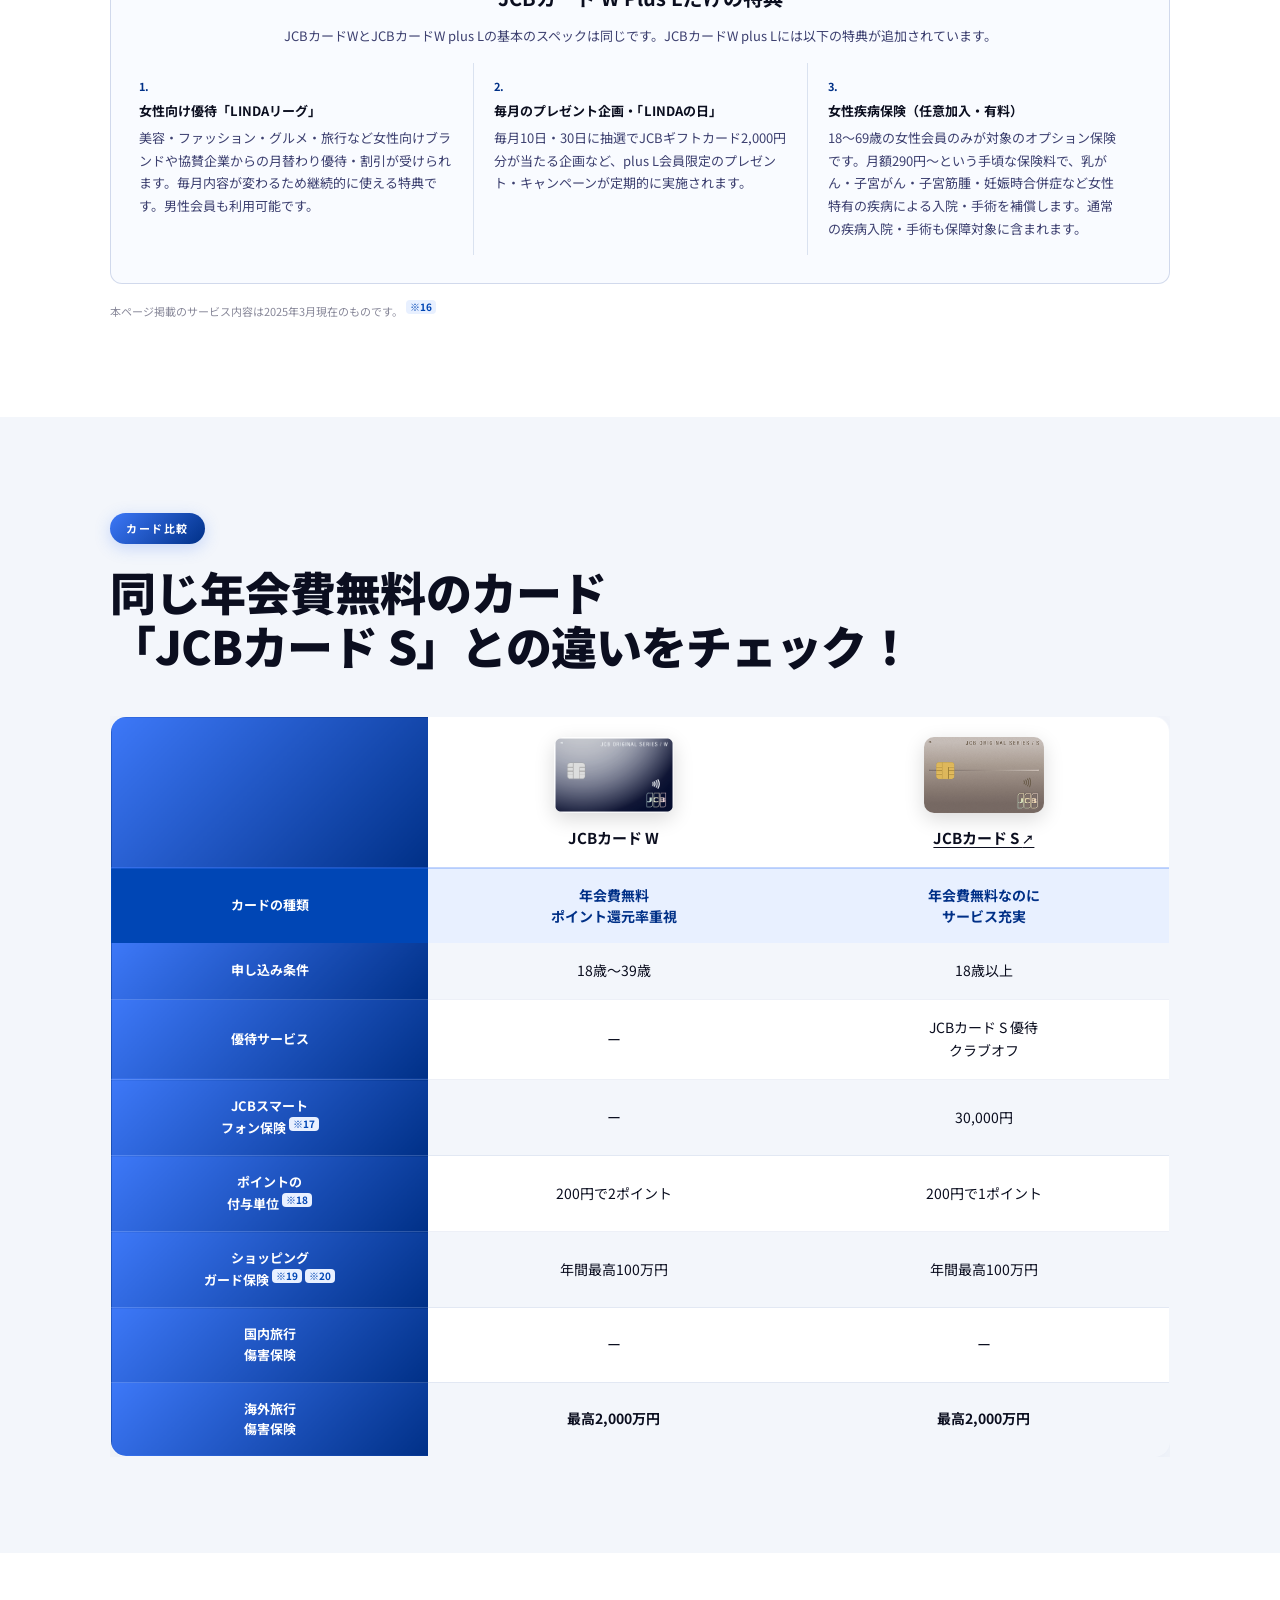
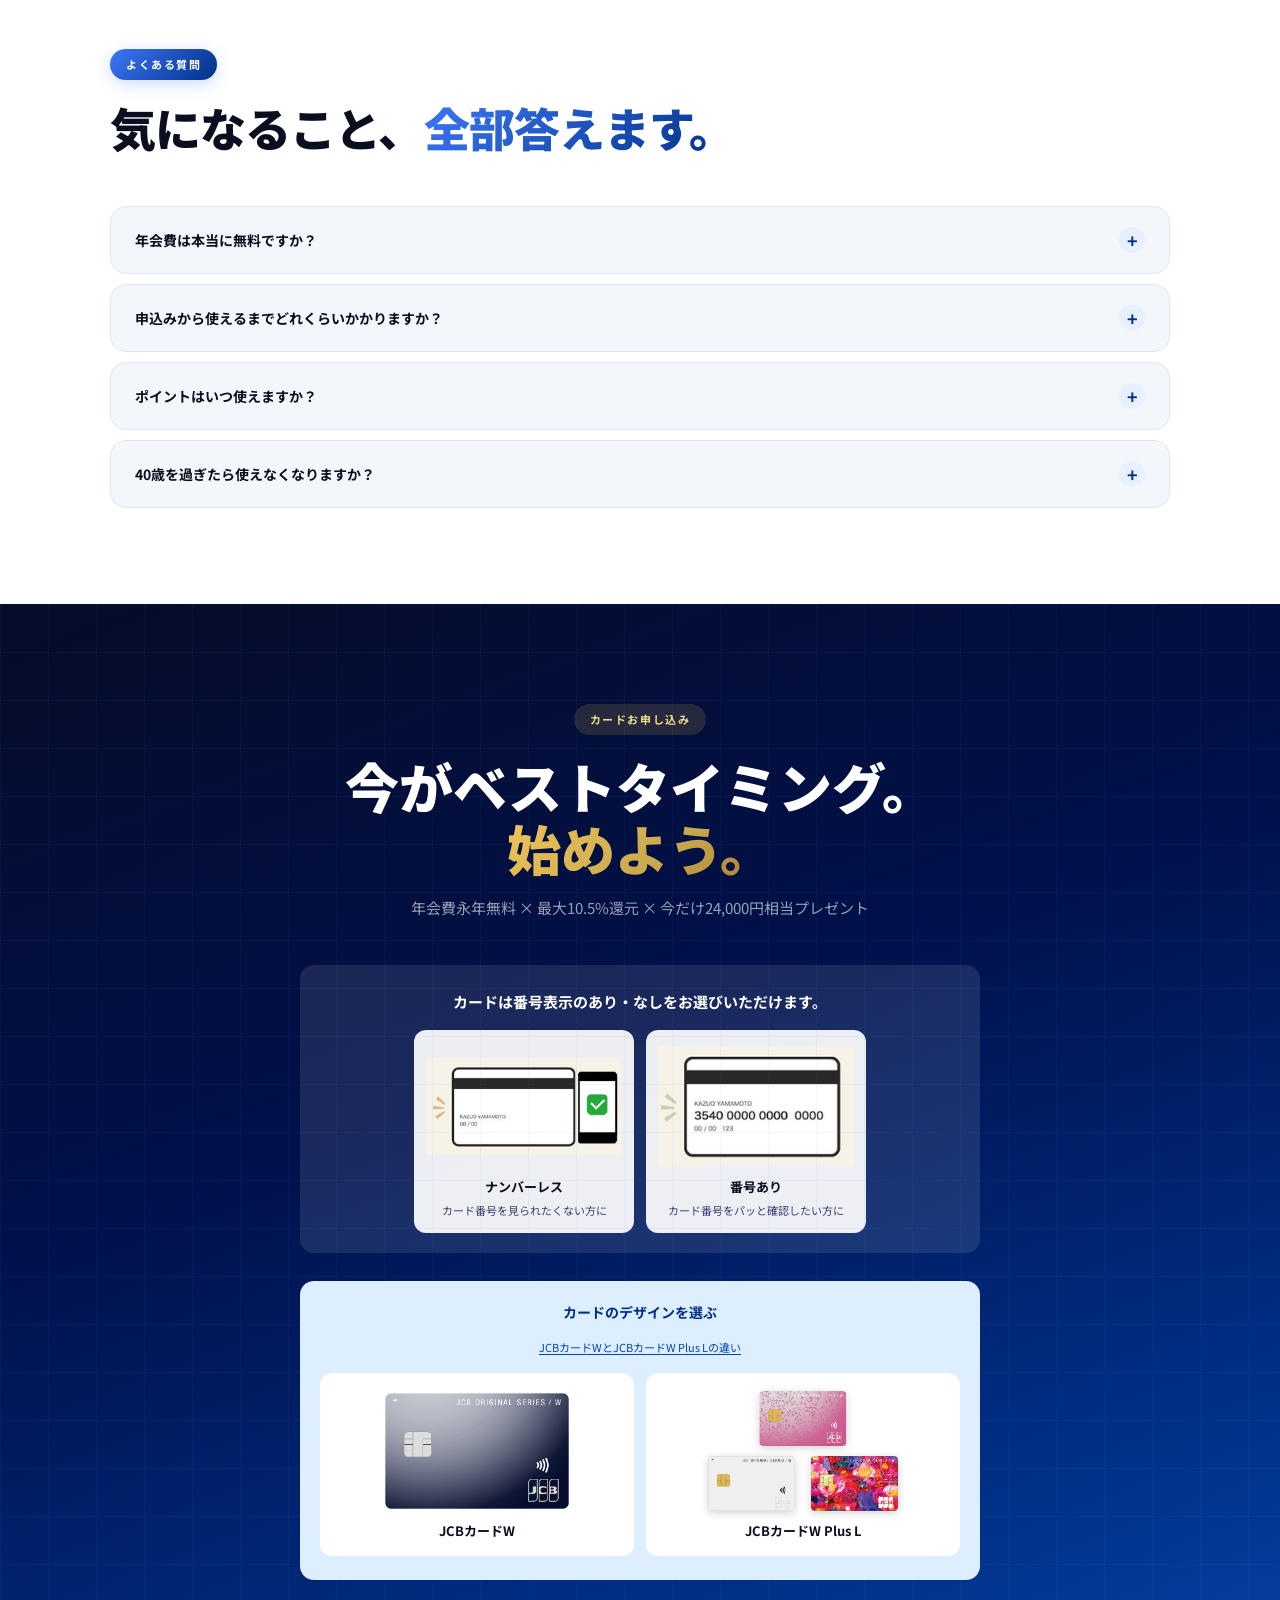
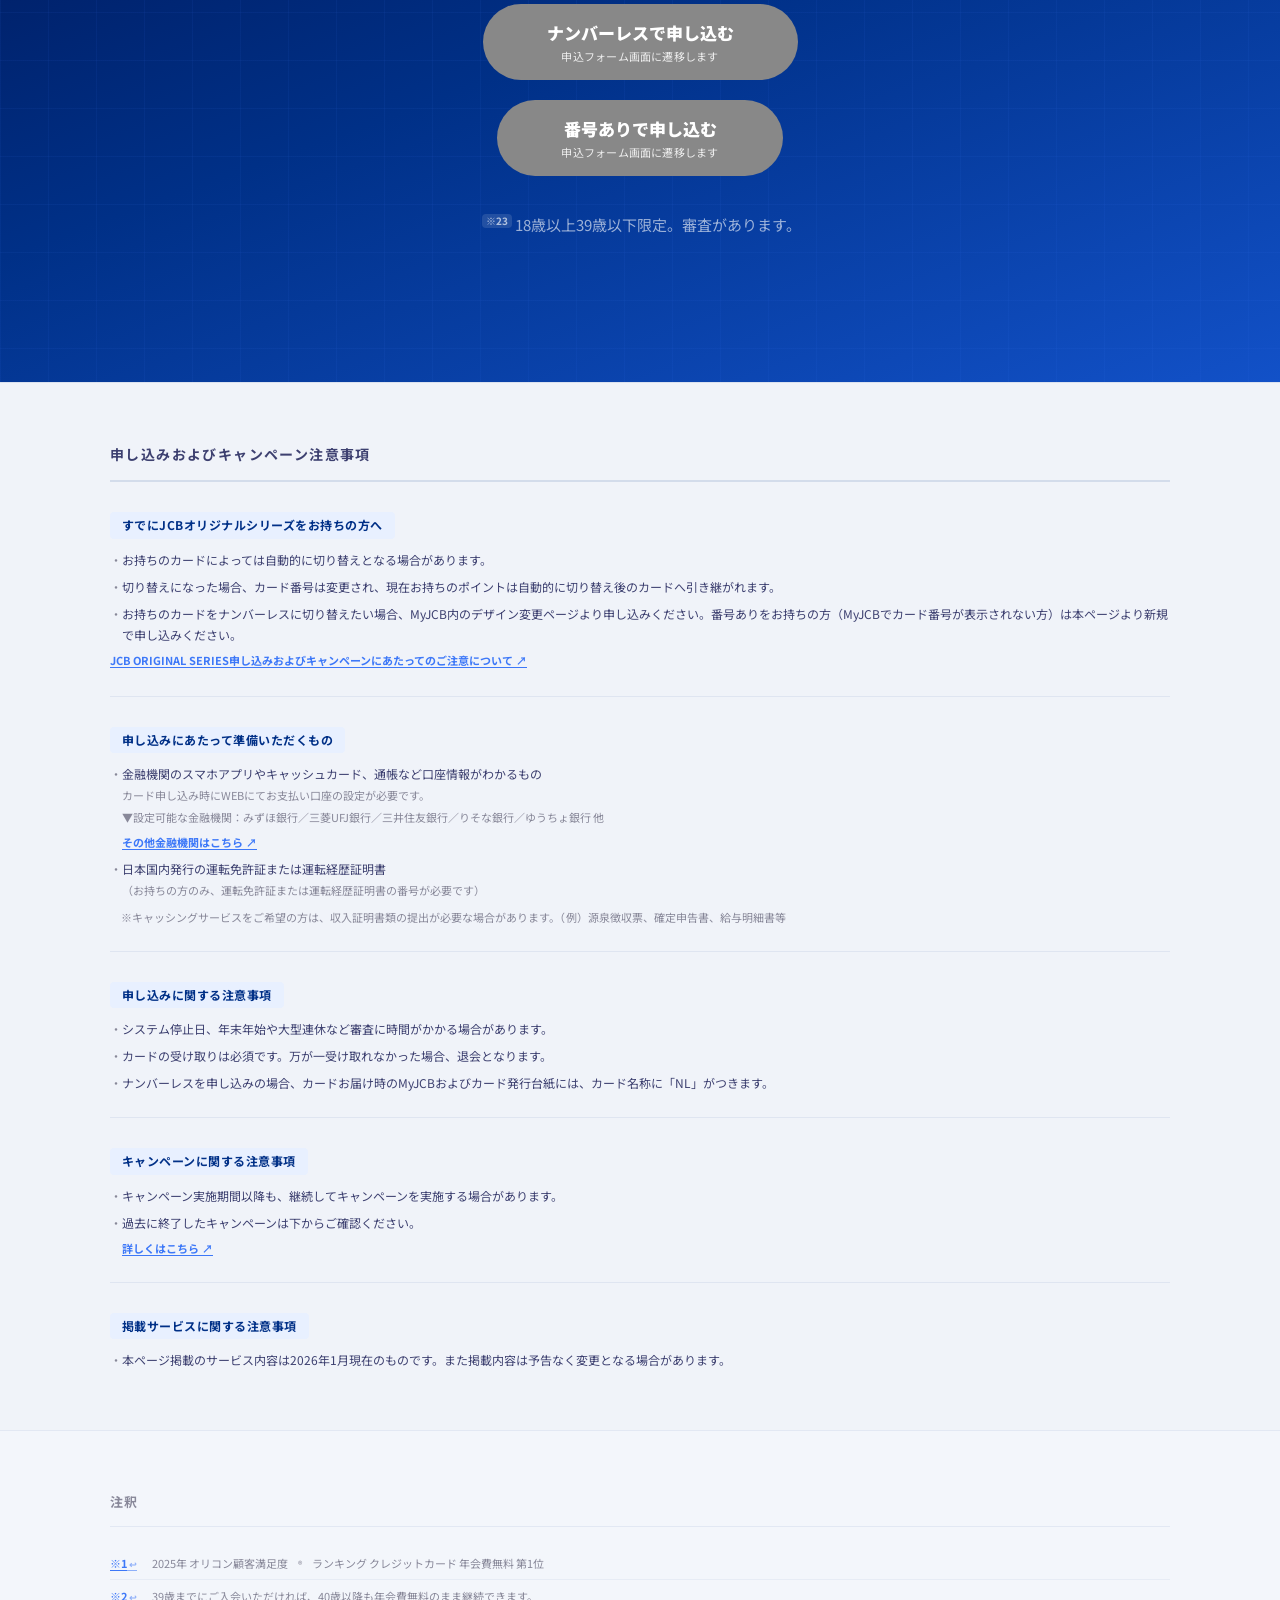
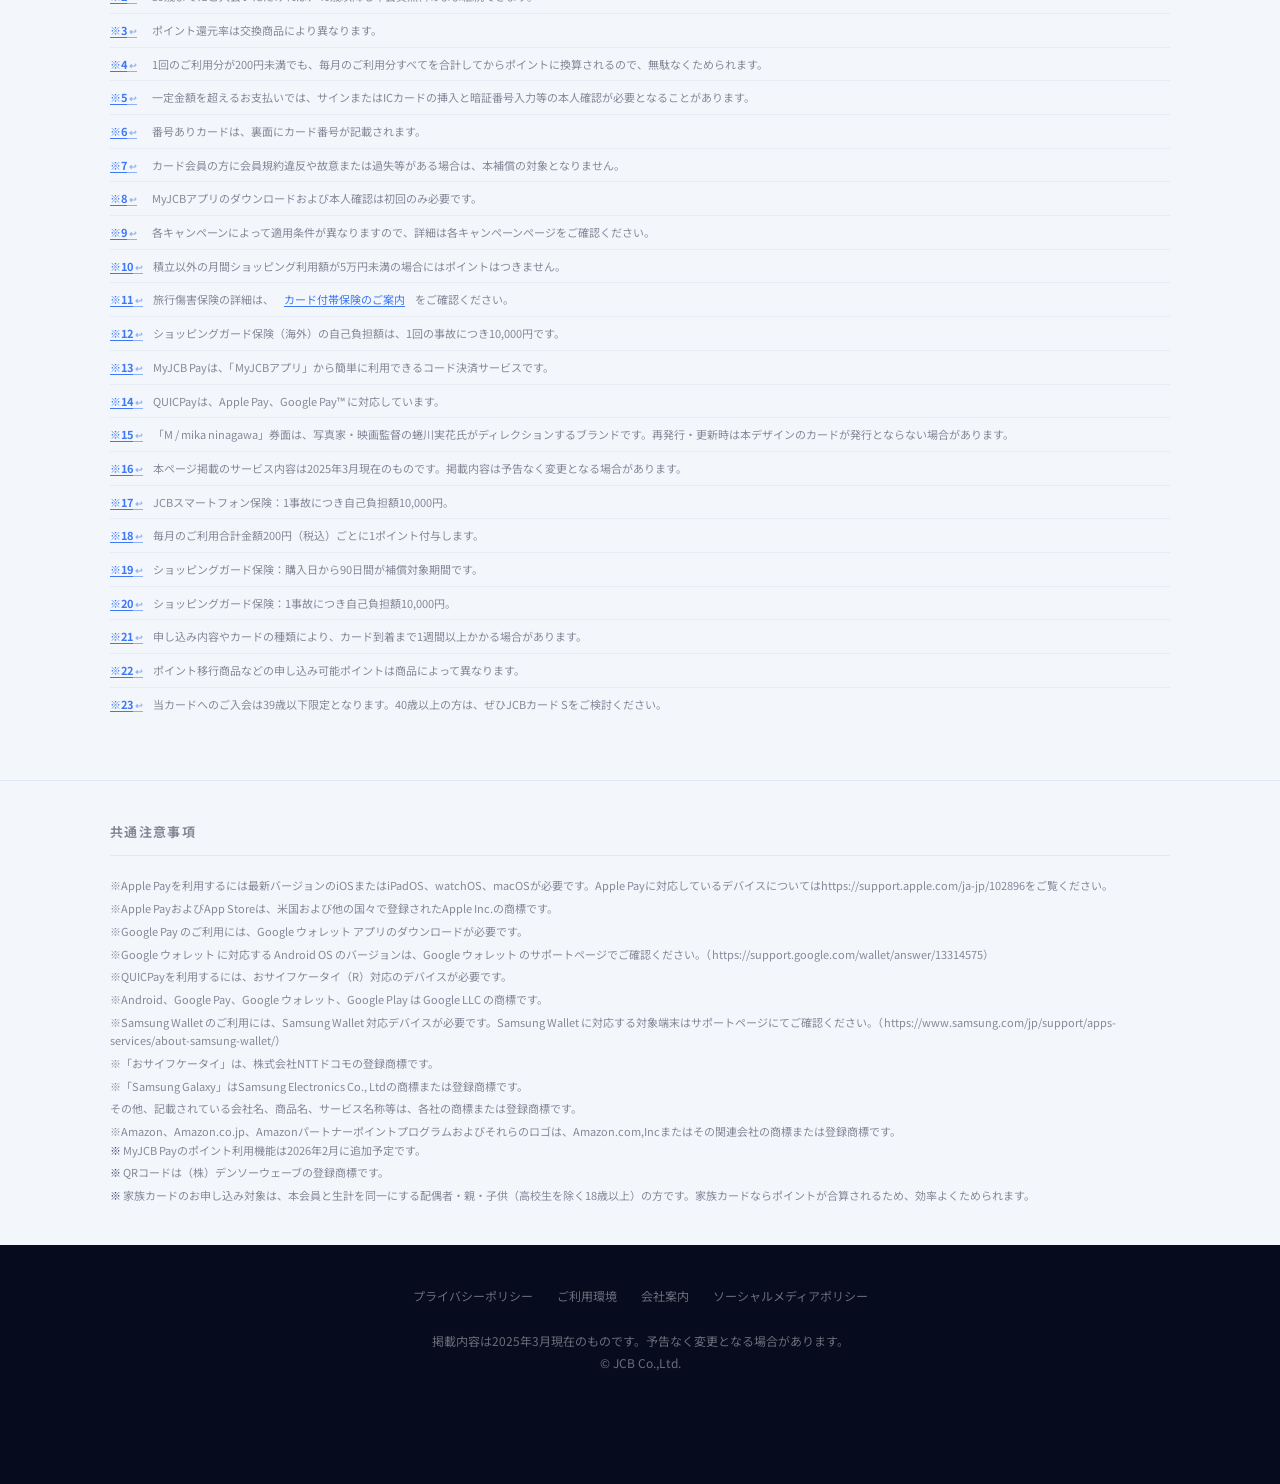
==== commit 83bec7eb: "apply: 番号説明を申し込みフォーム上部に移動・インフォ化し申し込みボタンを2本化 Co-Authored-By: Claude Sonnet 4.6 <noreply@anthropic.com" ====
--- a/card_w/index.html
+++ b/card_w/index.html
@@ -809,11 +809,32 @@
   <h2>今がベストタイミング。<br><em>始めよう。</em></h2>
   <p>年会費永年無料 × 最大10.5%還元 × 今だけ24,000円相当プレゼント</p>
 
+  <!-- 番号表示の説明 -->
+  <div class="number-explain" id="step-number">
+    <p class="number-explain-heading">カードは番号表示のあり・なしをお選びいただけます。</p>
+    <div class="number-explain-options">
+      <div class="number-explain-item">
+        <div class="apply-option-img-wrap">
+          <img src="images/exp_numberless.png" alt="ナンバーレス">
+        </div>
+        <span>ナンバーレス</span>
+        <small>カード番号を見られたくない方に</small>
+      </div>
+      <div class="number-explain-item">
+        <div class="apply-option-img-wrap">
+          <img src="images/exp_number.png" alt="番号あり">
+        </div>
+        <span>番号あり</span>
+        <small>カード番号をパッと確認したい方に</small>
+      </div>
+    </div>
+  </div>
+
   <div class="apply-selector" id="apply-selector">
 
-    <!-- Step 1: カード種類 -->
+    <!-- カード種類 -->
     <div class="apply-selector-group">
-      <div class="apply-selector-title">1. カードのデザインを選ぶ</div>
+      <div class="apply-selector-title">カードのデザインを選ぶ</div>
       <a href="#plusl-info" class="plusl-faq-link">JCBカードWとJCBカードW Plus Lの違い</a>
       <div class="apply-selector-options" id="step-card">
         <button class="apply-option" data-group="card" data-value="w">
@@ -835,29 +856,9 @@
       </div>
     </div>
 
-    <!-- Step 2: 番号の有無 -->
-    <div class="apply-selector-group">
-      <div class="apply-selector-title">2. カード番号の有無を選ぶ</div>
-      <div class="apply-selector-options" id="step-number">
-        <button class="apply-option" data-group="number" data-value="numberless">
-          <div class="apply-option-img-wrap">
-            <img src="images/exp_numberless.png" alt="ナンバーレス">
-          </div>
-          <span>ナンバーレス</span>
-          <small>カード番号を見られたくない方に</small>
-        </button>
-        <button class="apply-option" data-group="number" data-value="numbered">
-          <div class="apply-option-img-wrap">
-            <img src="images/exp_number.png" alt="番号あり">
-          </div>
-          <span>番号あり</span>
-          <small>カード番号をパッと確認したい方に</small>
-        </button>
-      </div>
-    </div>
-
     <div class="final-btn-row">
-      <button class="apply-submit-btn" id="apply-submit-btn" disabled>無料で申し込む<span class="apply-submit-sub">申込フォーム画面に遷移します</span></button>
+      <button class="apply-submit-btn" id="apply-submit-btn-nl" disabled>ナンバーレスで申し込む<span class="apply-submit-sub">申込フォーム画面に遷移します</span></button>
+      <button class="apply-submit-btn" id="apply-submit-btn-nm" disabled>番号ありで申し込む<span class="apply-submit-sub">申込フォーム画面に遷移します</span></button>
     </div>
   </div>
 
--- a/card_w/css/style.css
+++ b/card_w/css/style.css
@@ -1205,15 +1205,27 @@
   }
   .plusl-supplement-feat-title {
     font-size: 20px; font-weight: 700; color: var(--text-dark);
-    padding: 12px 0; border-top: 1px solid rgba(0, 48, 135, 0.1); margin-bottom: 12px;
+    padding: 12px 0 6px; border-top: 1px solid rgba(0, 48, 135, 0.1); margin-bottom: 4px;
   }
   .plusl-supplement-feats {
-    padding-left: 0; display: flex; flex-direction: column; gap: 8px;
-    list-style: decimal; text-align: left;
-    padding-left: 20px;
-  }
-  .plusl-supplement-feats li { font-size: 13px; color: var(--text-mid); line-height: 1.75; }
-  .plusl-supplement-feats li strong { display: block; color: var(--text-dark); margin-bottom: 2px; }
+    list-style: none; padding: 0;
+    display: grid; grid-template-columns: repeat(3, 1fr);
+    gap: 0; text-align: left;
+  }
+  .plusl-supplement-feats li {
+    font-size: 13px; color: var(--text-mid); line-height: 1.75;
+    padding: 14px 20px;
+    border-left: 1px solid rgba(0, 48, 135, 0.12);
+    counter-increment: plusl-feat;
+  }
+  .plusl-supplement-feats { counter-reset: plusl-feat; }
+  .plusl-supplement-feats li:first-child { border-left: none; padding-left: 0; }
+  .plusl-supplement-feats li::before {
+    content: counter(plusl-feat) ".";
+    display: block; font-size: 11px; font-weight: 700;
+    color: var(--jcb-blue); margin-bottom: 4px;
+  }
+  .plusl-supplement-feats li strong { display: block; color: var(--text-dark); margin-bottom: 4px; }
 
   .spec-tabs { display: flex; gap: 8px; margin: 40px 0 28px; flex-wrap: wrap; }
   .spec-tab {
@@ -1374,7 +1386,7 @@
     background-clip: text;
   }
   .final-cta > p { color: rgba(255,255,255,0.6); font-size: 15px; margin-bottom: 44px; position: relative; }
-  .final-btn-row { display: flex; gap: 16px; justify-content: center; flex-wrap: wrap; position: relative; }
+  .final-btn-row { display: flex; flex-direction: column; gap: 12px; align-items: center; position: relative; }
   .btn-gold {
     background: var(--grad-gold); color: var(--jcb-blue);
     border: none; border-radius: 50px;
@@ -1386,6 +1398,34 @@
   }
   .btn-gold:hover { transform: translateY(-2px); box-shadow: 0 18px 54px rgba(201,168,76,0.55); }
   .final-disclaimer { margin-top: 28px; font-size: 12px; color: rgba(255,255,255,0.35); position: relative; }
+
+  /* ── NUMBER EXPLAIN ── */
+  .number-explain {
+    max-width: 680px; margin: 0 auto 28px;
+    background: rgba(255,255,255,0.1);
+    border-radius: 14px; padding: 24px 20px 20px;
+  }
+  .number-explain-heading {
+    font-size: 15px; font-weight: 700; color: #fff;
+    margin-bottom: 16px; text-align: center;
+  }
+  .number-explain-options {
+    display: flex; gap: 12px; justify-content: center;
+  }
+  .number-explain-item {
+    flex: 1; max-width: 220px;
+    background: rgba(255,255,255,0.92);
+    border-radius: 12px; padding: 16px 12px 14px;
+    display: flex; flex-direction: column; align-items: center;
+  }
+  .number-explain-item span {
+    font-size: 13px; font-weight: 700; color: #0b0e1f;
+    margin-top: 10px; display: block;
+  }
+  .number-explain-item small {
+    font-size: 11px; color: #3d4070; line-height: 1.5; text-align: center;
+    margin-top: 4px;
+  }
 
   /* ── APPLY SELECTOR ── */
   .apply-selector {
@@ -1652,6 +1692,9 @@
 
   /* ── RESPONSIVE ── */
   @media (max-width: 900px) {
+    .plusl-supplement-feats { grid-template-columns: 1fr; }
+    .plusl-supplement-feats li { border-left: none; border-top: 1px solid rgba(0, 48, 135, 0.12); padding: 12px 0; }
+    .plusl-supplement-feats li:first-child { border-top: none; padding-top: 0; }
     .top-bar { padding: 8px 20px; }
     nav { padding: 14px 20px; }
     section { padding: 72px 20px; }
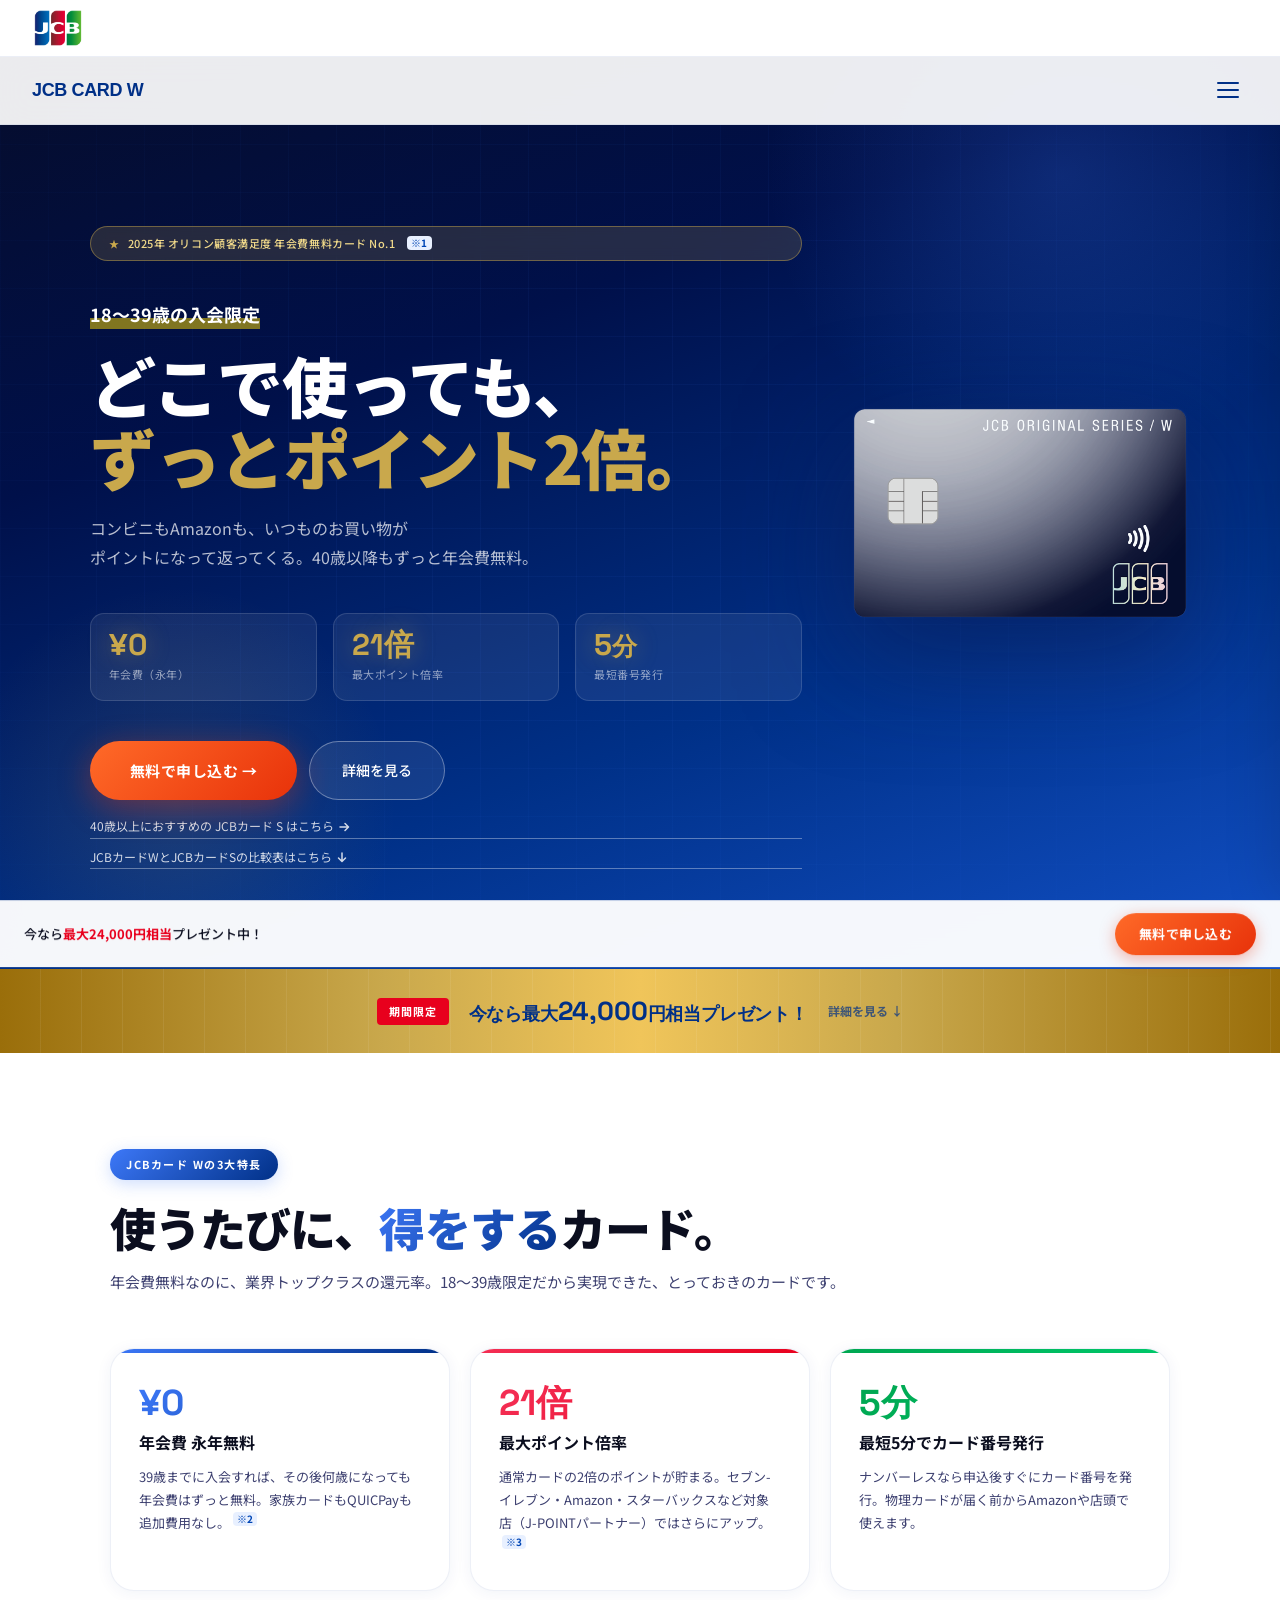
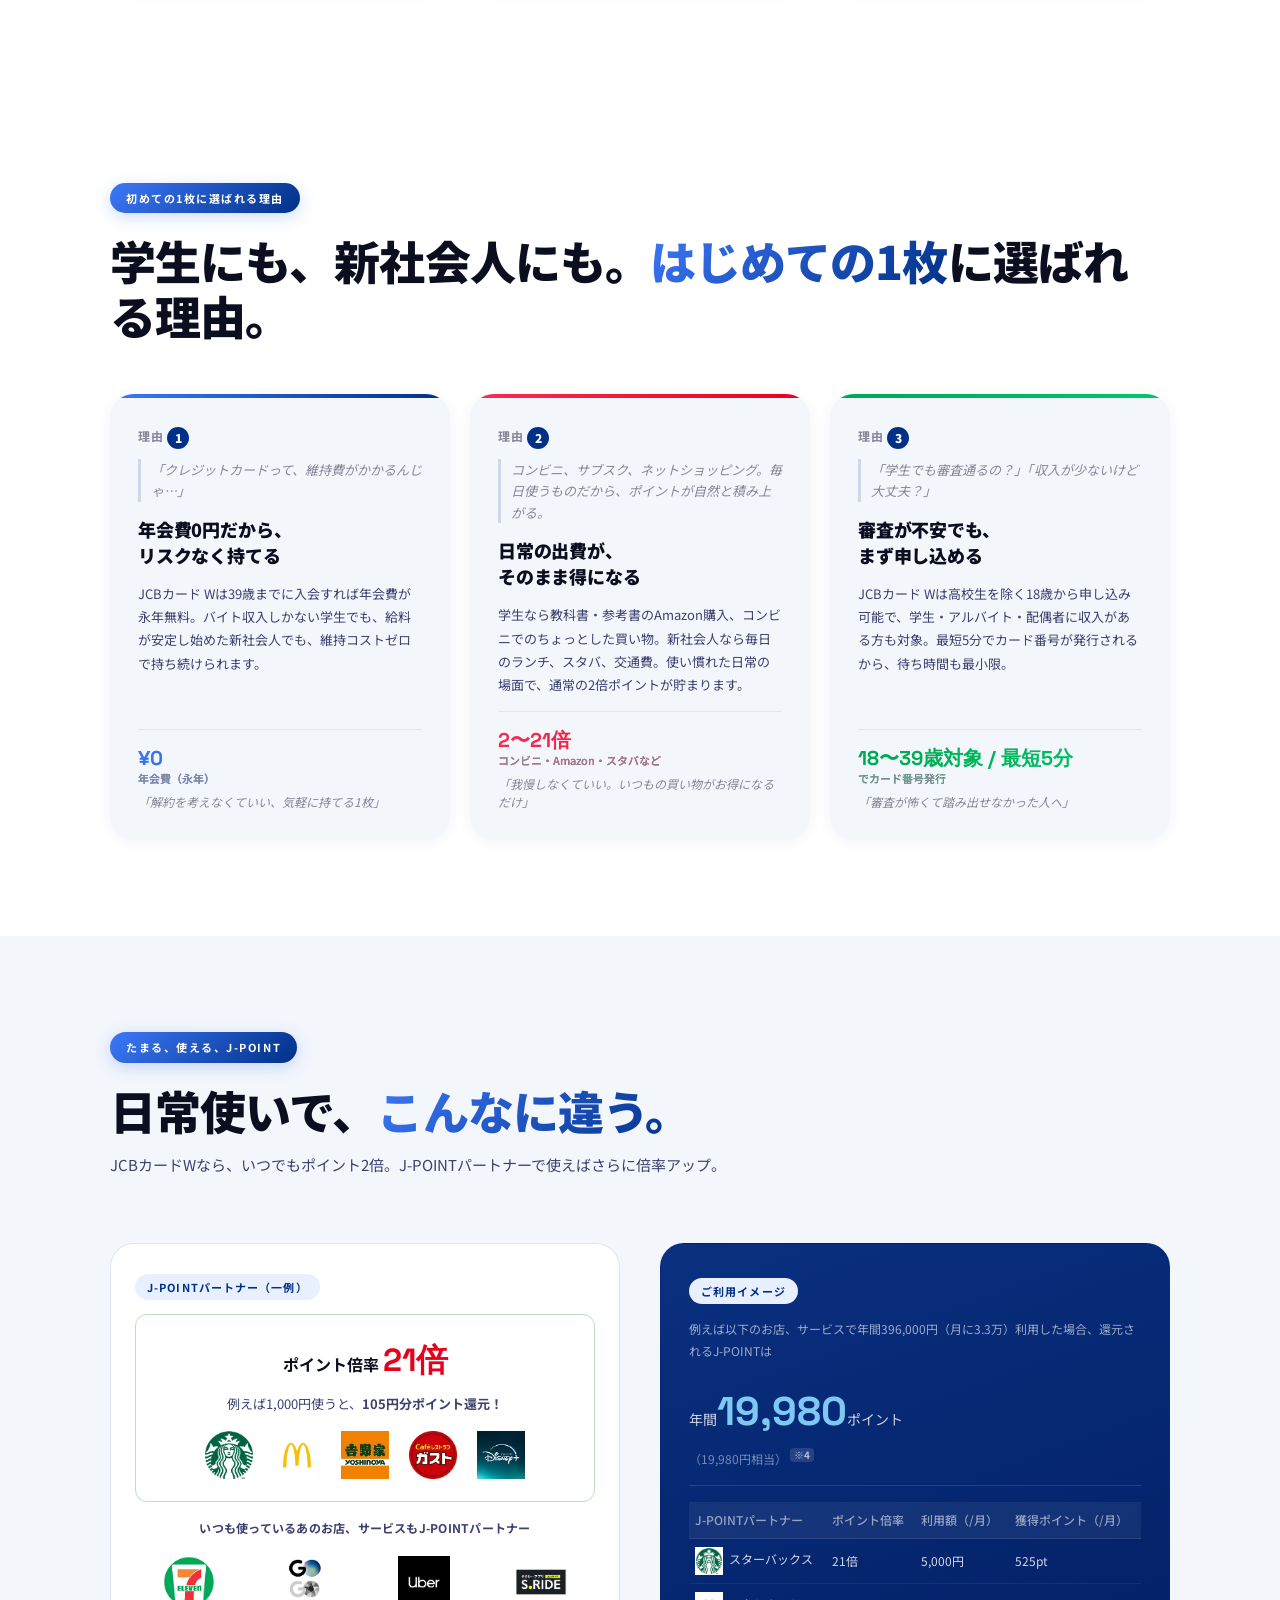
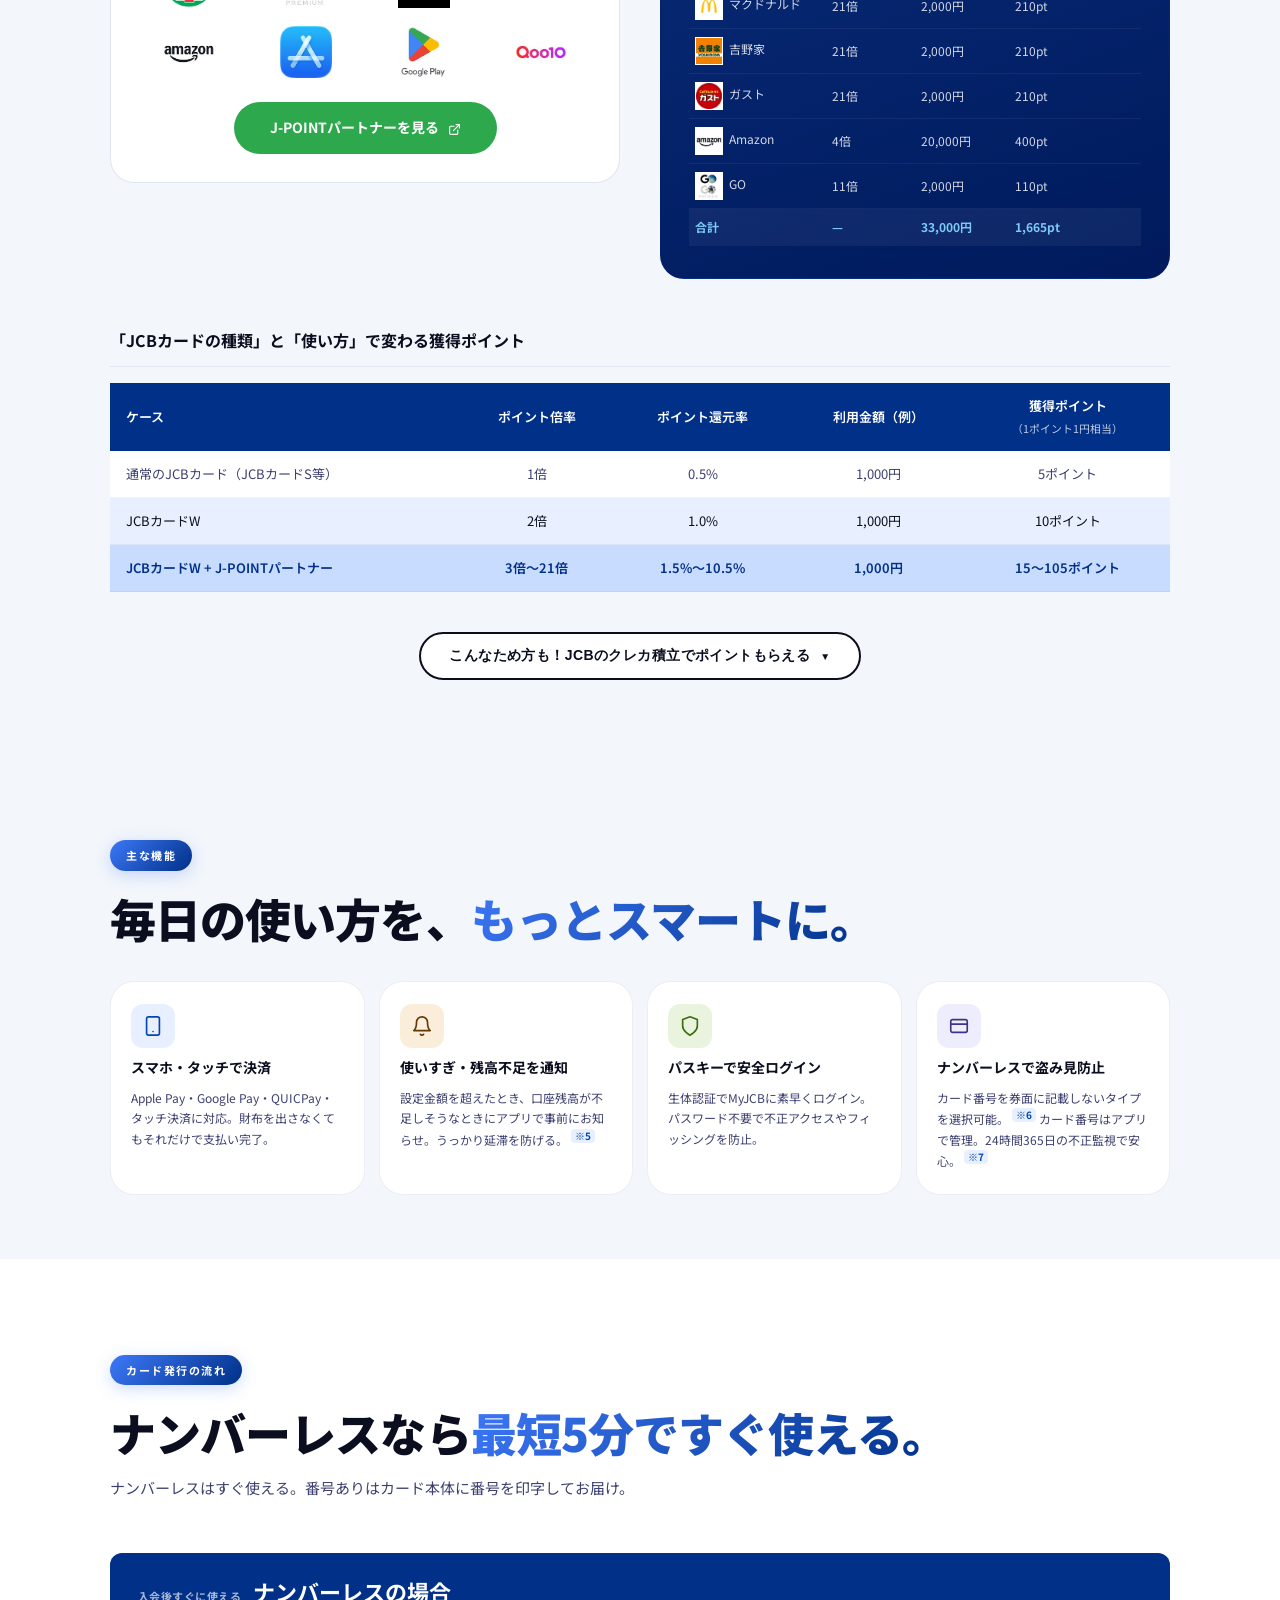
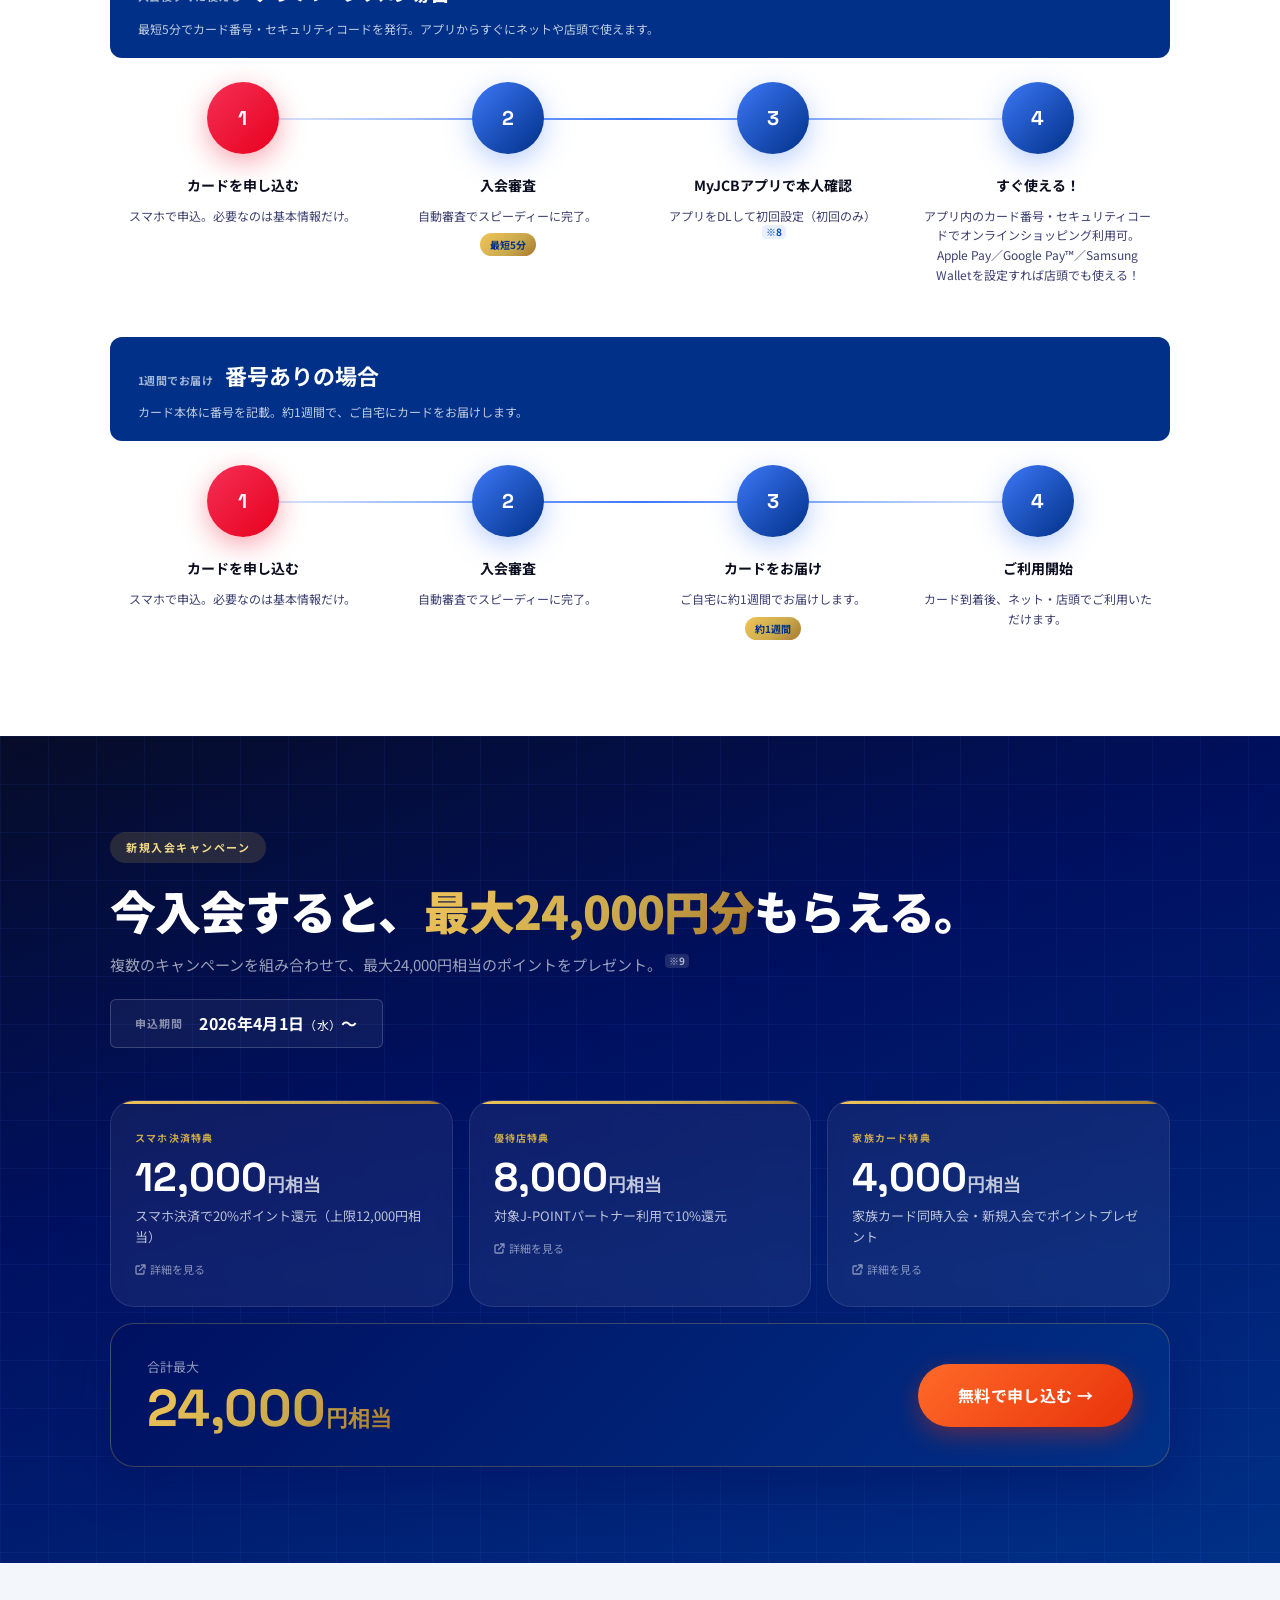
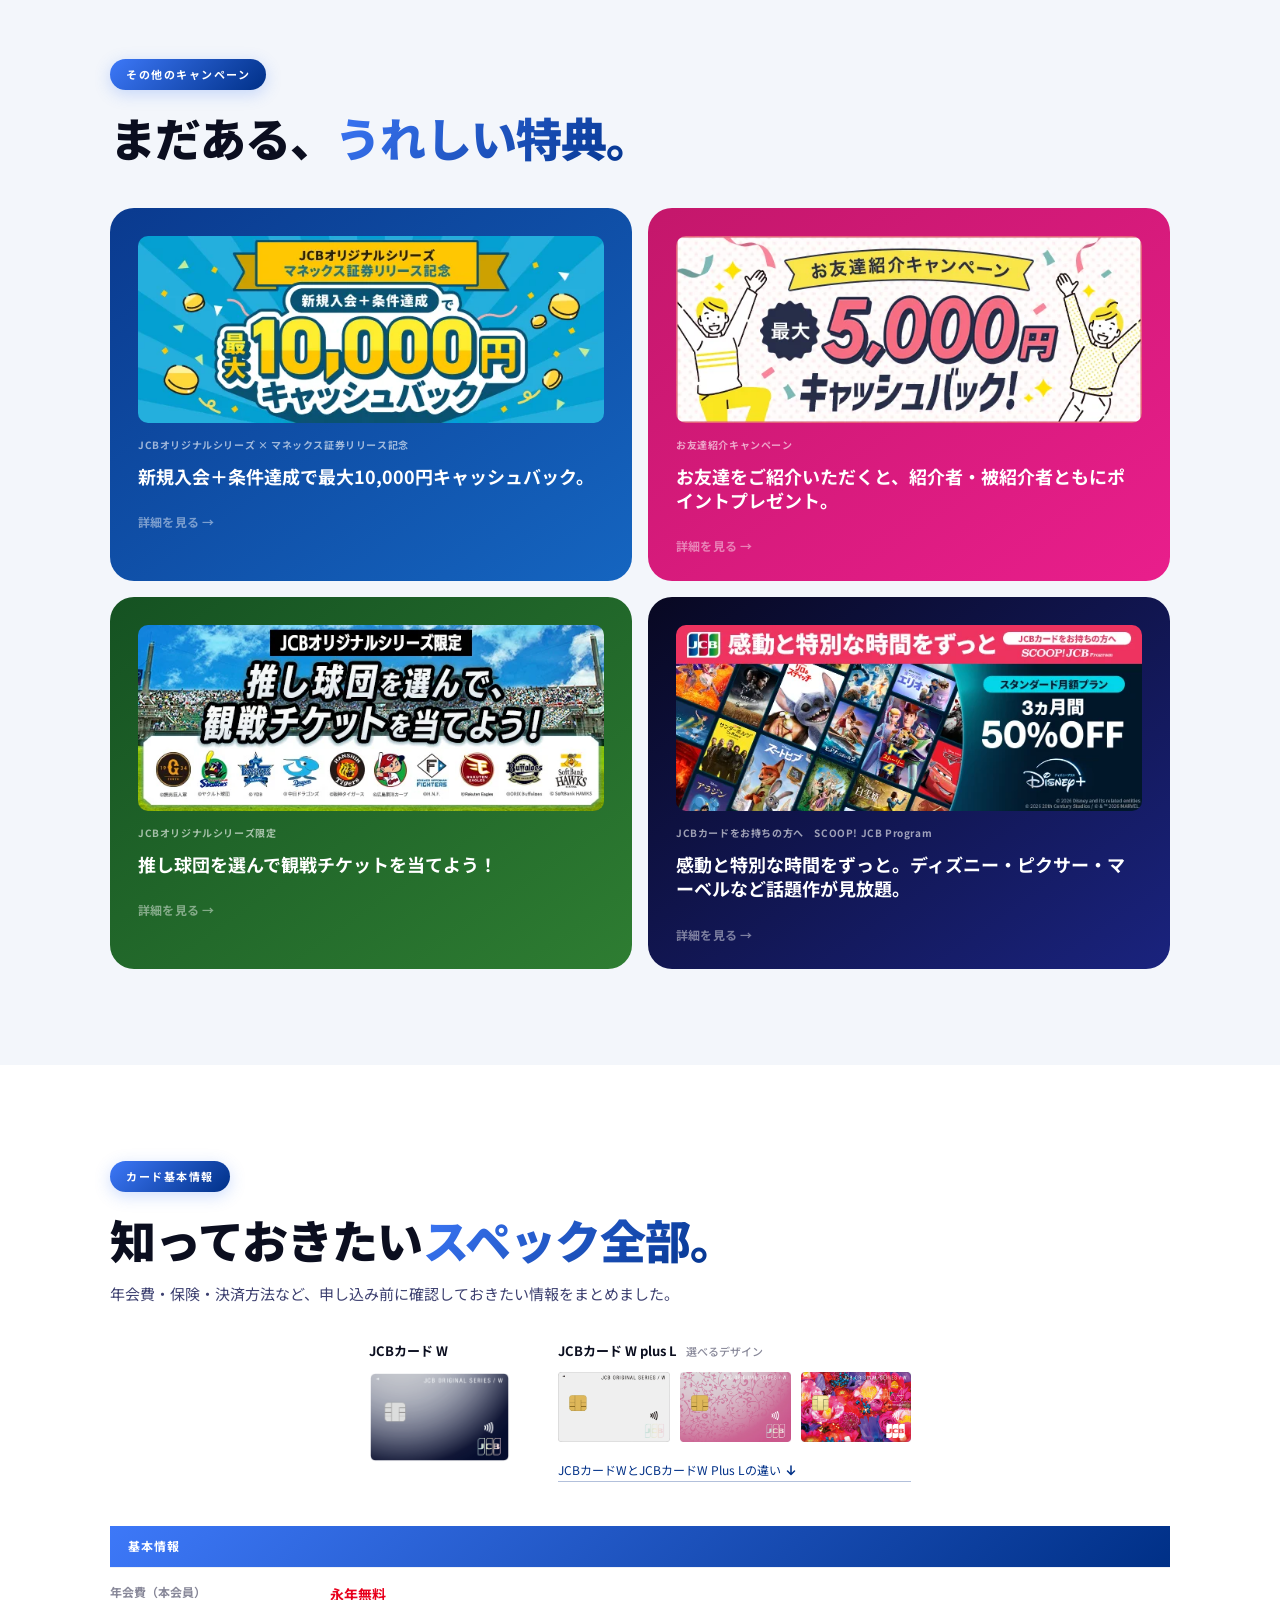
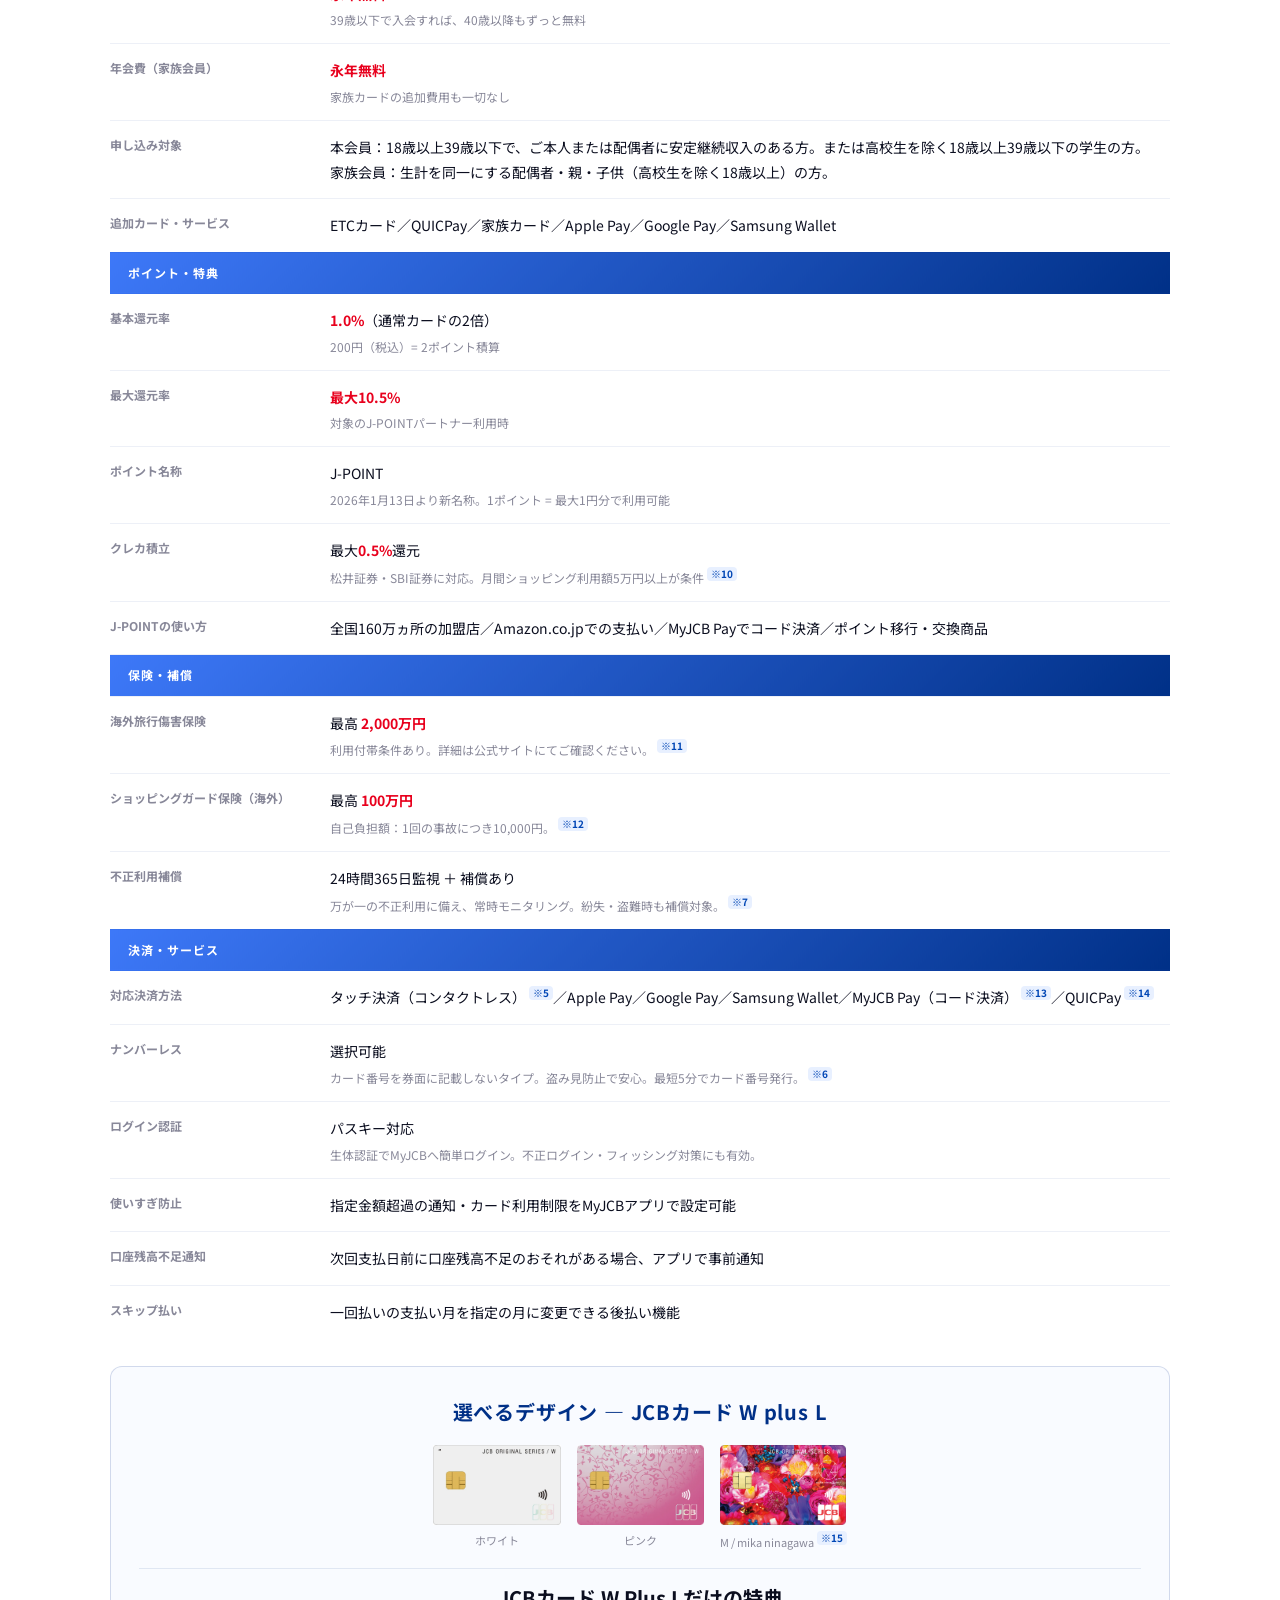
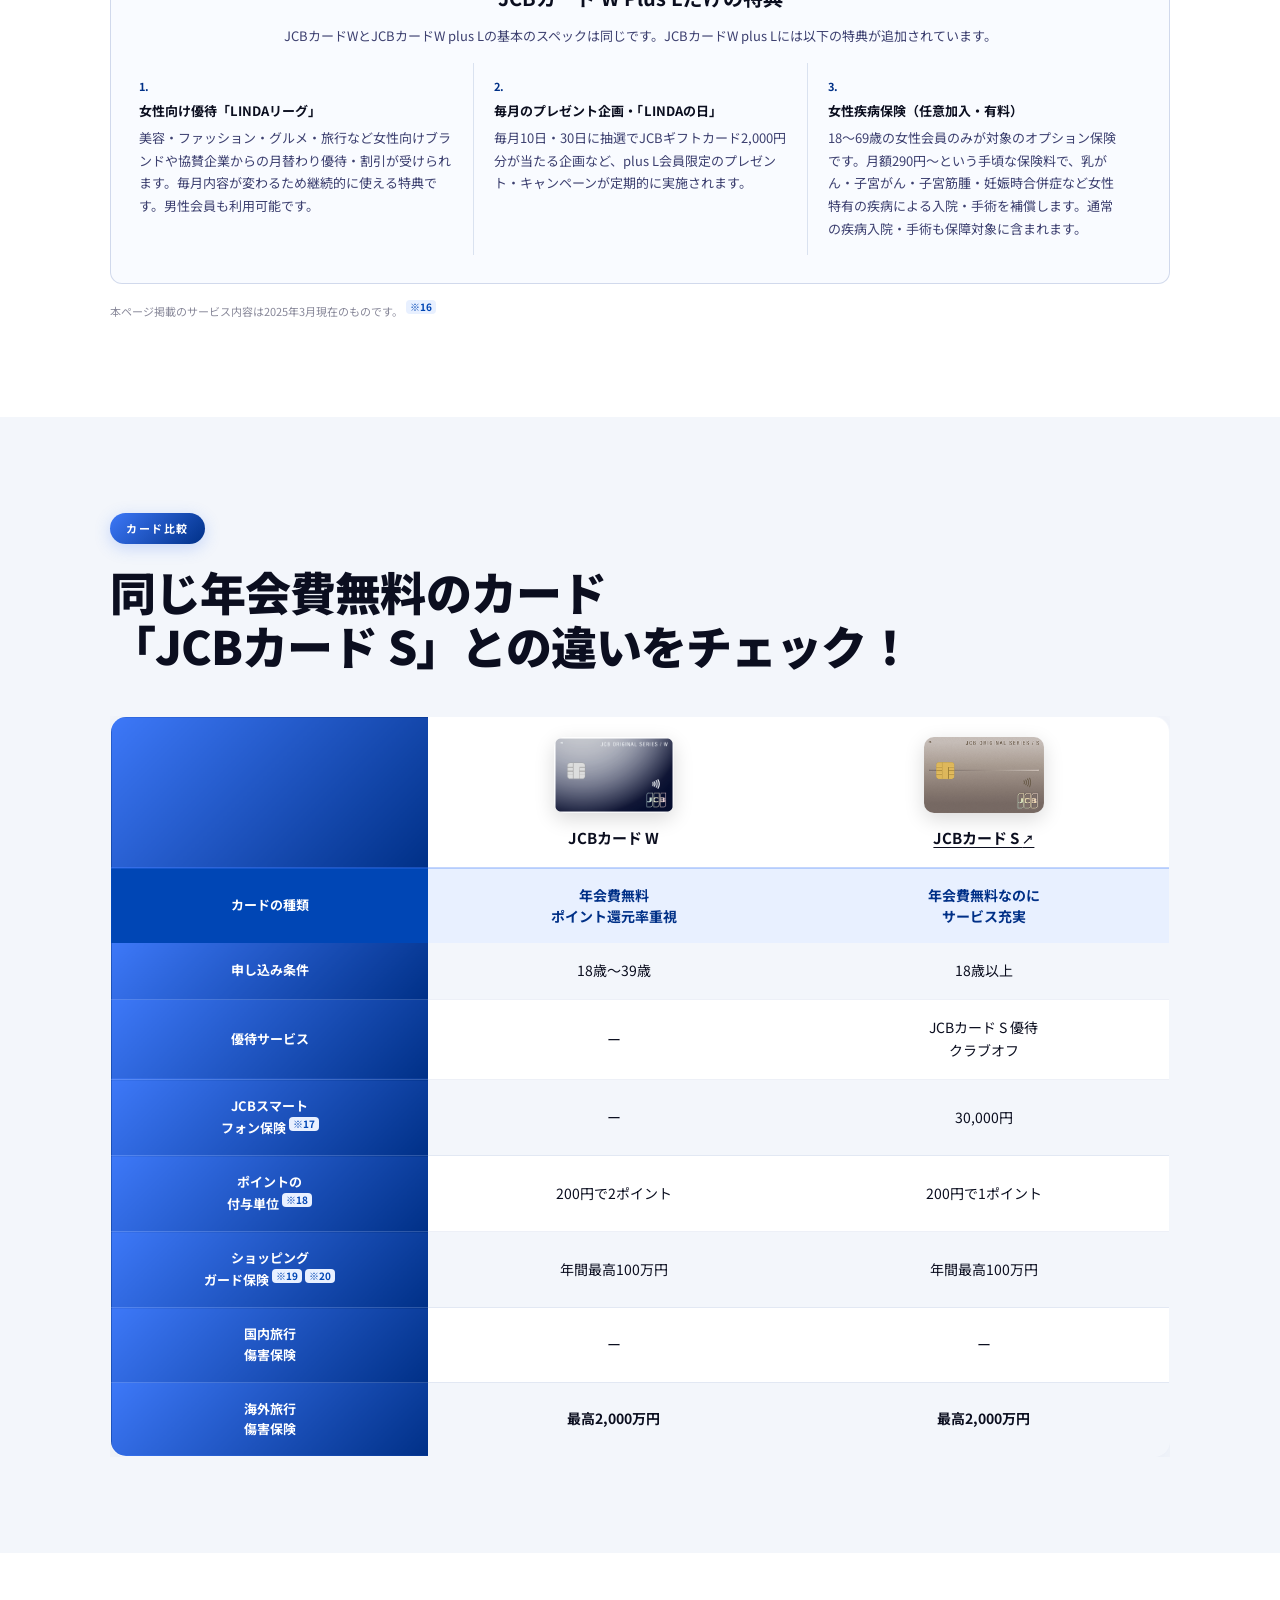
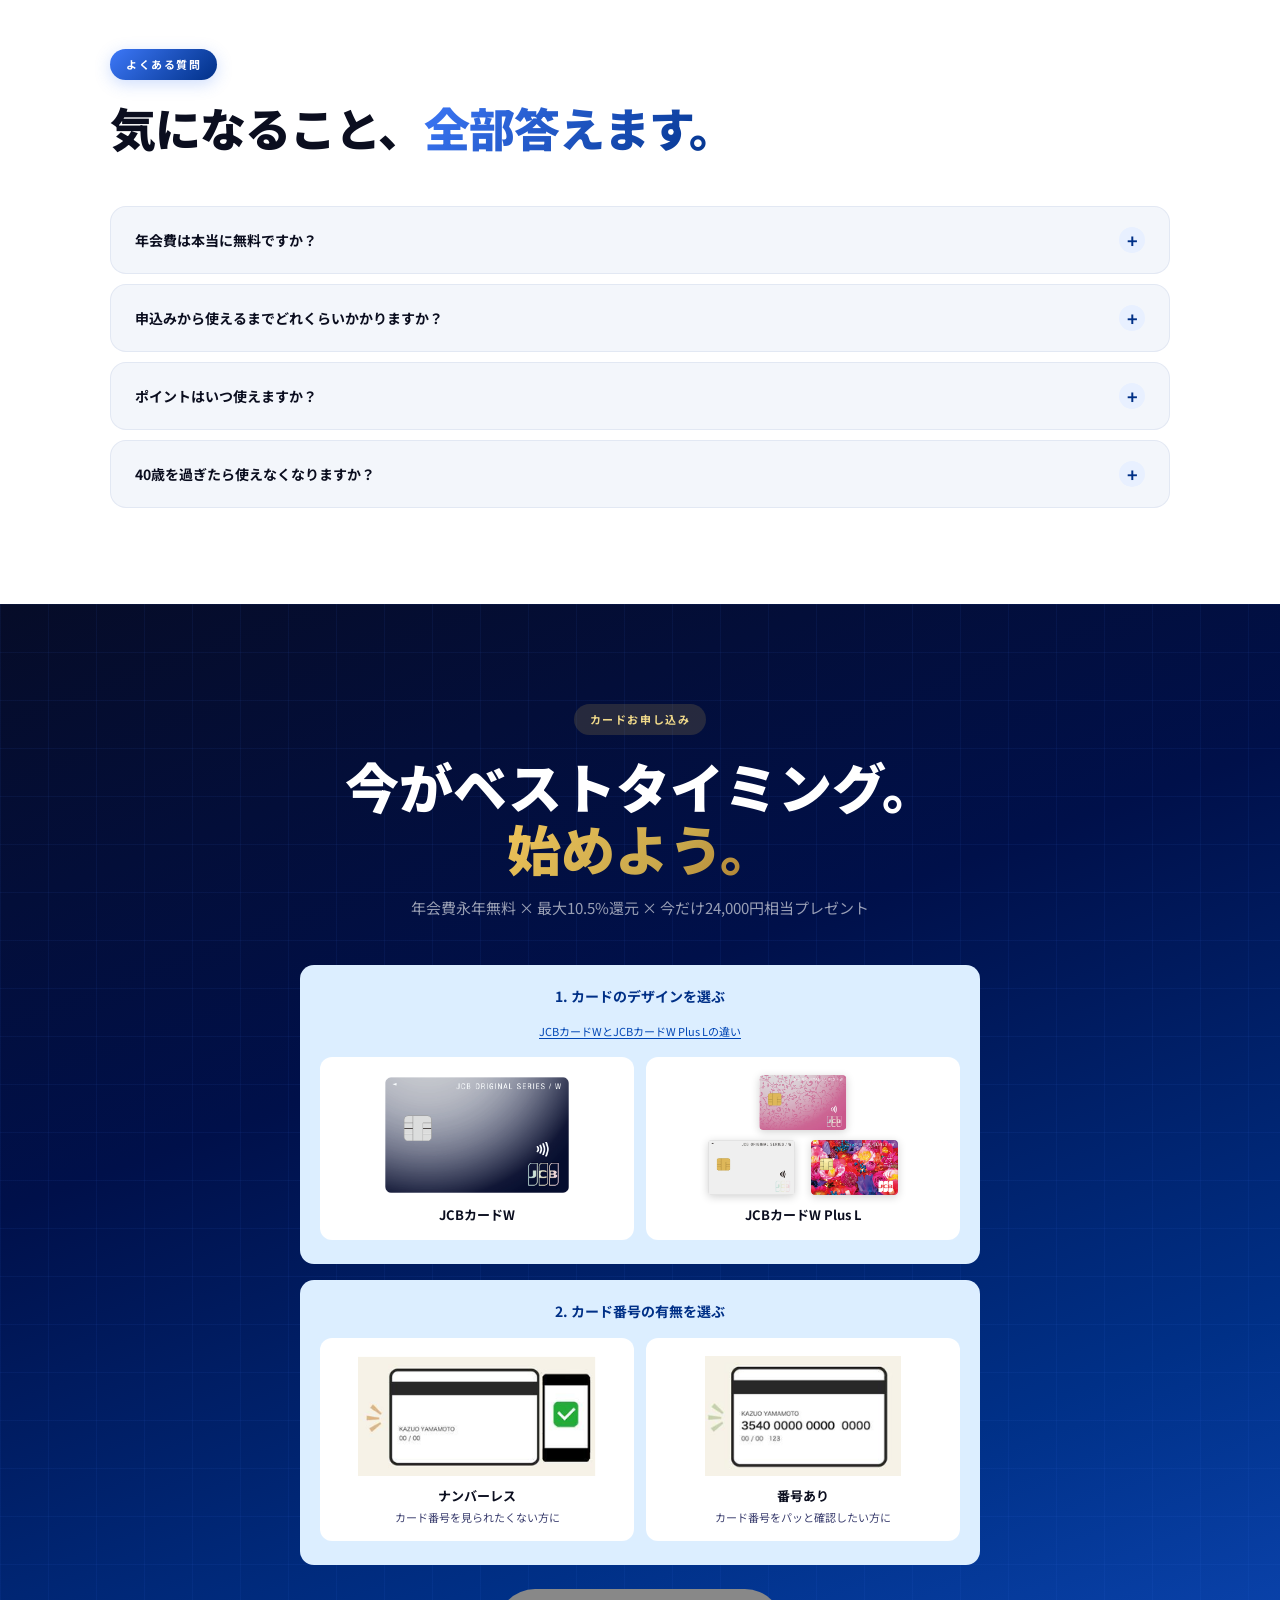
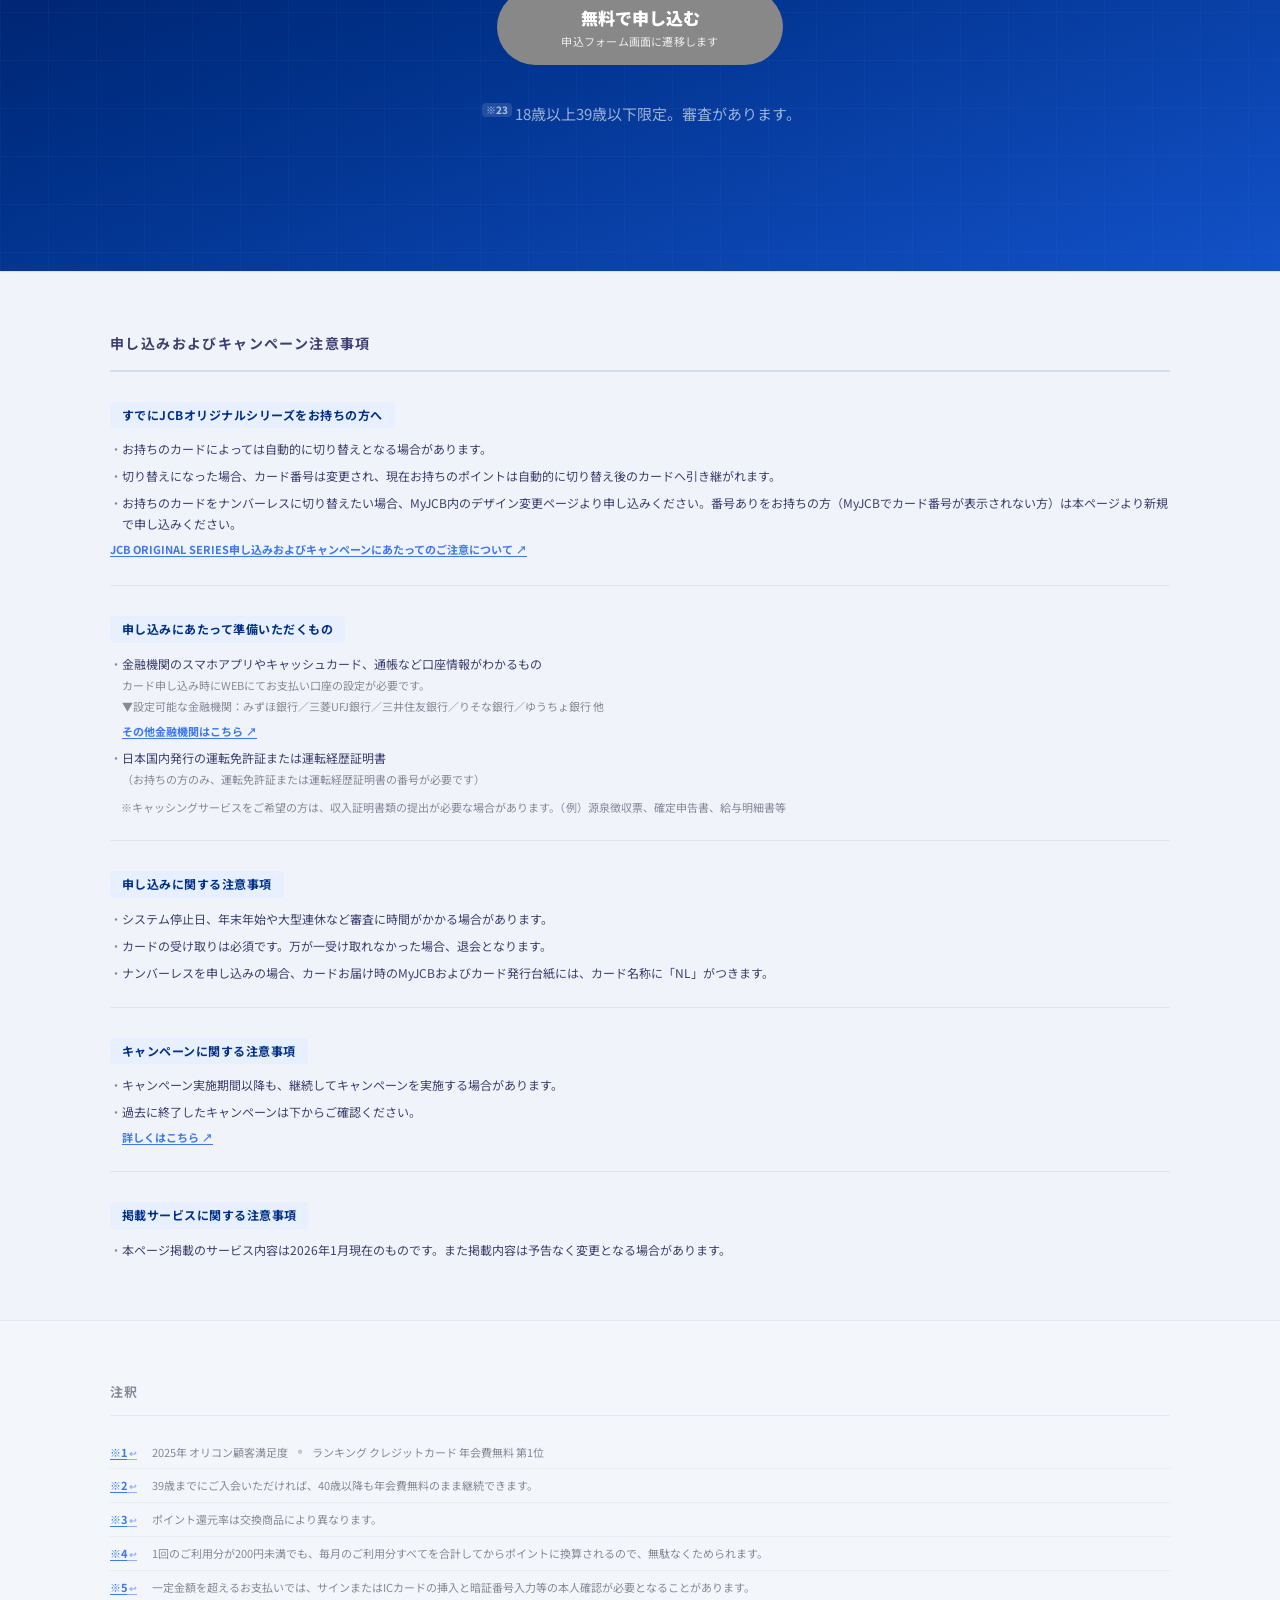
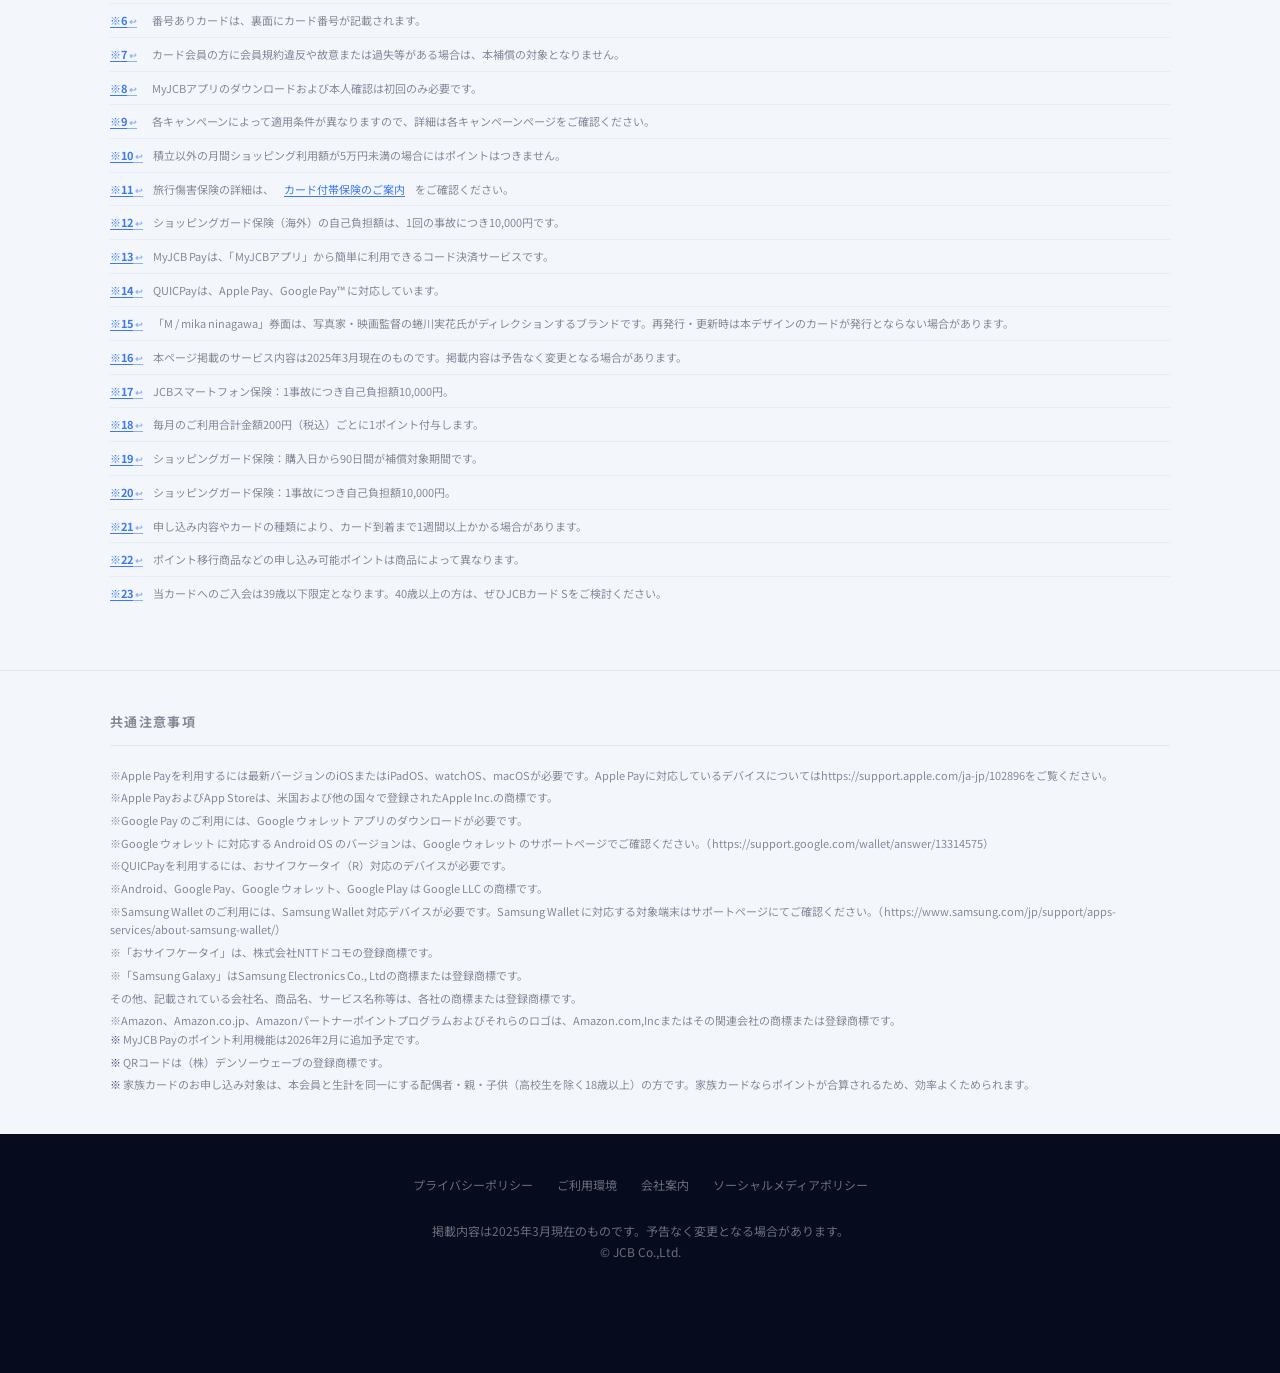
==== commit d8f21a84: "Revert "apply: 番号説明を申し込みフォーム上部に移動・インフォ化し申し込みボタンを2本化" This reverts commit 83bec7ebfc0b2a0a1f8082748f5" ====
--- a/card_w/index.html
+++ b/card_w/index.html
@@ -809,32 +809,11 @@
   <h2>今がベストタイミング。<br><em>始めよう。</em></h2>
   <p>年会費永年無料 × 最大10.5%還元 × 今だけ24,000円相当プレゼント</p>
 
-  <!-- 番号表示の説明 -->
-  <div class="number-explain" id="step-number">
-    <p class="number-explain-heading">カードは番号表示のあり・なしをお選びいただけます。</p>
-    <div class="number-explain-options">
-      <div class="number-explain-item">
-        <div class="apply-option-img-wrap">
-          <img src="images/exp_numberless.png" alt="ナンバーレス">
-        </div>
-        <span>ナンバーレス</span>
-        <small>カード番号を見られたくない方に</small>
-      </div>
-      <div class="number-explain-item">
-        <div class="apply-option-img-wrap">
-          <img src="images/exp_number.png" alt="番号あり">
-        </div>
-        <span>番号あり</span>
-        <small>カード番号をパッと確認したい方に</small>
-      </div>
-    </div>
-  </div>
-
   <div class="apply-selector" id="apply-selector">
 
-    <!-- カード種類 -->
+    <!-- Step 1: カード種類 -->
     <div class="apply-selector-group">
-      <div class="apply-selector-title">カードのデザインを選ぶ</div>
+      <div class="apply-selector-title">1. カードのデザインを選ぶ</div>
       <a href="#plusl-info" class="plusl-faq-link">JCBカードWとJCBカードW Plus Lの違い</a>
       <div class="apply-selector-options" id="step-card">
         <button class="apply-option" data-group="card" data-value="w">
@@ -856,9 +835,29 @@
       </div>
     </div>
 
+    <!-- Step 2: 番号の有無 -->
+    <div class="apply-selector-group">
+      <div class="apply-selector-title">2. カード番号の有無を選ぶ</div>
+      <div class="apply-selector-options" id="step-number">
+        <button class="apply-option" data-group="number" data-value="numberless">
+          <div class="apply-option-img-wrap">
+            <img src="images/exp_numberless.png" alt="ナンバーレス">
+          </div>
+          <span>ナンバーレス</span>
+          <small>カード番号を見られたくない方に</small>
+        </button>
+        <button class="apply-option" data-group="number" data-value="numbered">
+          <div class="apply-option-img-wrap">
+            <img src="images/exp_number.png" alt="番号あり">
+          </div>
+          <span>番号あり</span>
+          <small>カード番号をパッと確認したい方に</small>
+        </button>
+      </div>
+    </div>
+
     <div class="final-btn-row">
-      <button class="apply-submit-btn" id="apply-submit-btn-nl" disabled>ナンバーレスで申し込む<span class="apply-submit-sub">申込フォーム画面に遷移します</span></button>
-      <button class="apply-submit-btn" id="apply-submit-btn-nm" disabled>番号ありで申し込む<span class="apply-submit-sub">申込フォーム画面に遷移します</span></button>
+      <button class="apply-submit-btn" id="apply-submit-btn" disabled>無料で申し込む<span class="apply-submit-sub">申込フォーム画面に遷移します</span></button>
     </div>
   </div>
 
--- a/card_w/css/style.css
+++ b/card_w/css/style.css
@@ -1386,7 +1386,7 @@
     background-clip: text;
   }
   .final-cta > p { color: rgba(255,255,255,0.6); font-size: 15px; margin-bottom: 44px; position: relative; }
-  .final-btn-row { display: flex; flex-direction: column; gap: 12px; align-items: center; position: relative; }
+  .final-btn-row { display: flex; gap: 16px; justify-content: center; flex-wrap: wrap; position: relative; }
   .btn-gold {
     background: var(--grad-gold); color: var(--jcb-blue);
     border: none; border-radius: 50px;
@@ -1398,34 +1398,6 @@
   }
   .btn-gold:hover { transform: translateY(-2px); box-shadow: 0 18px 54px rgba(201,168,76,0.55); }
   .final-disclaimer { margin-top: 28px; font-size: 12px; color: rgba(255,255,255,0.35); position: relative; }
-
-  /* ── NUMBER EXPLAIN ── */
-  .number-explain {
-    max-width: 680px; margin: 0 auto 28px;
-    background: rgba(255,255,255,0.1);
-    border-radius: 14px; padding: 24px 20px 20px;
-  }
-  .number-explain-heading {
-    font-size: 15px; font-weight: 700; color: #fff;
-    margin-bottom: 16px; text-align: center;
-  }
-  .number-explain-options {
-    display: flex; gap: 12px; justify-content: center;
-  }
-  .number-explain-item {
-    flex: 1; max-width: 220px;
-    background: rgba(255,255,255,0.92);
-    border-radius: 12px; padding: 16px 12px 14px;
-    display: flex; flex-direction: column; align-items: center;
-  }
-  .number-explain-item span {
-    font-size: 13px; font-weight: 700; color: #0b0e1f;
-    margin-top: 10px; display: block;
-  }
-  .number-explain-item small {
-    font-size: 11px; color: #3d4070; line-height: 1.5; text-align: center;
-    margin-top: 4px;
-  }
 
   /* ── APPLY SELECTOR ── */
   .apply-selector {
